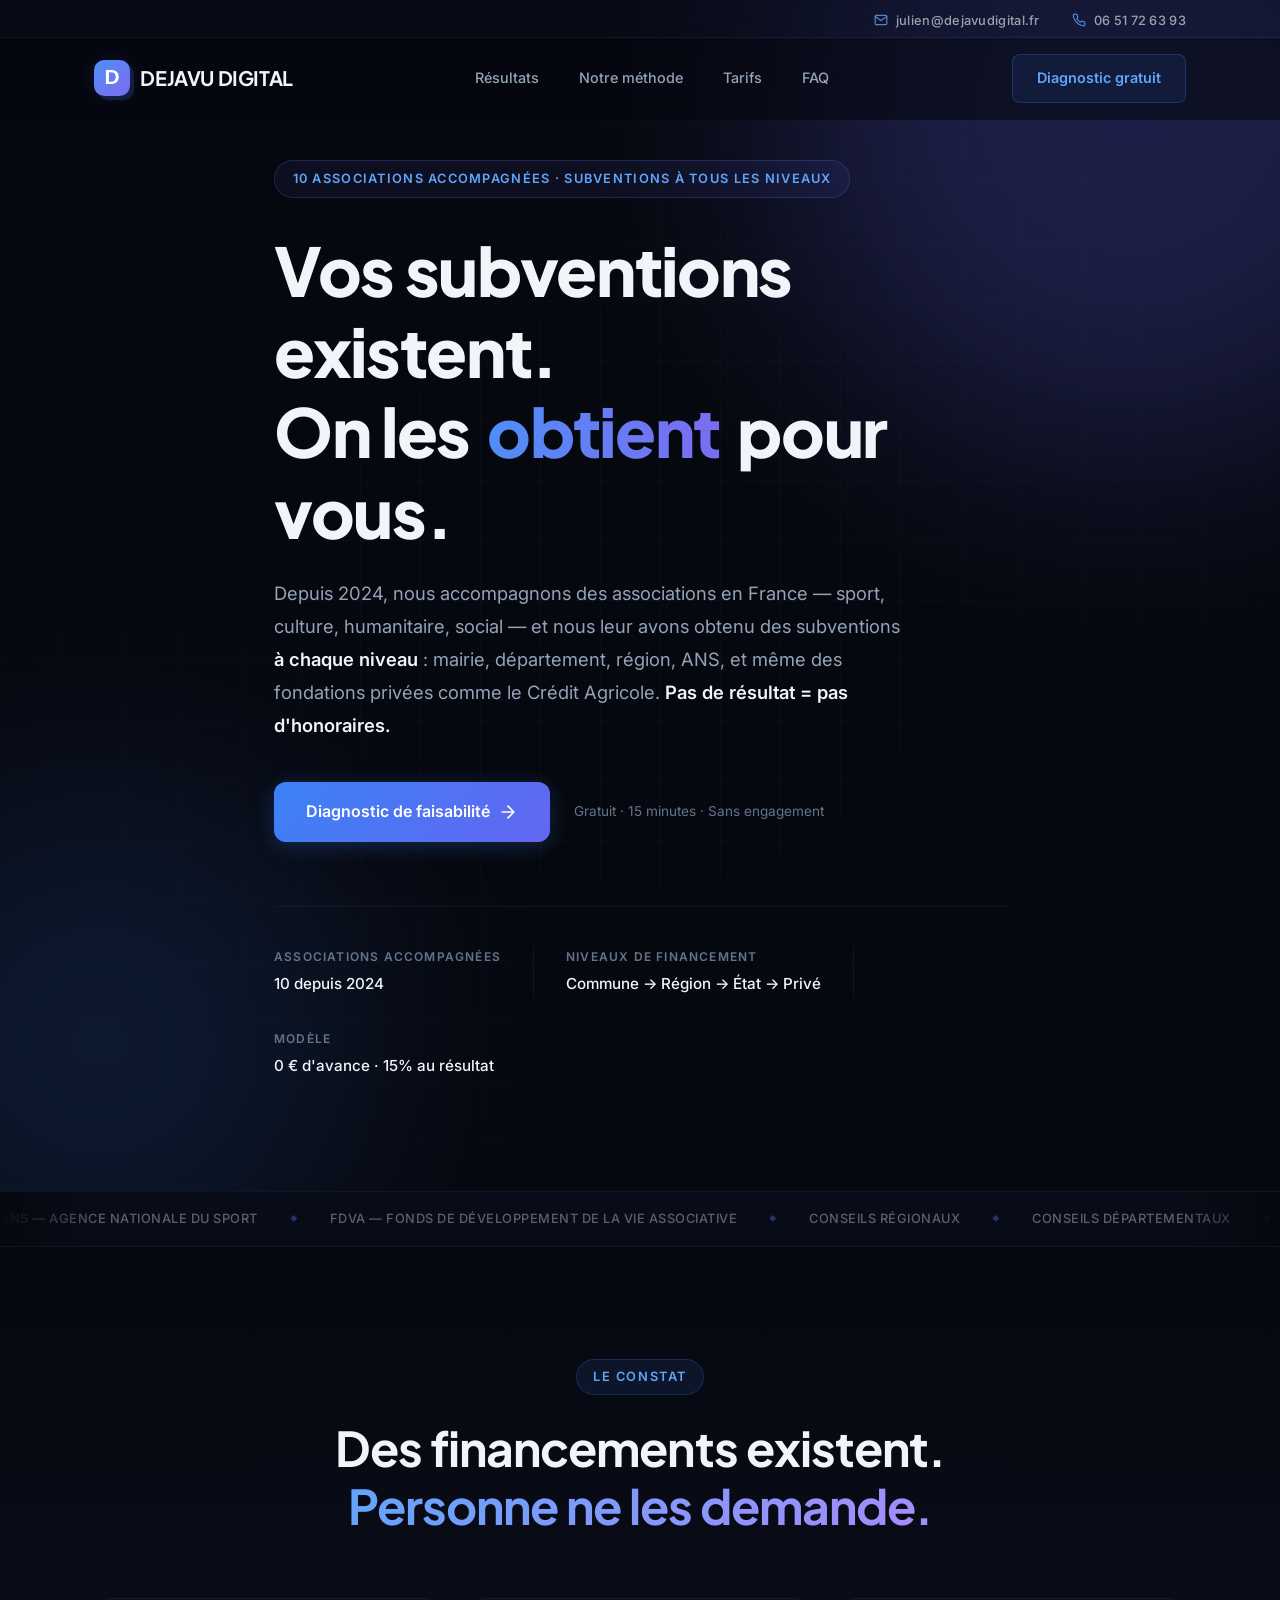
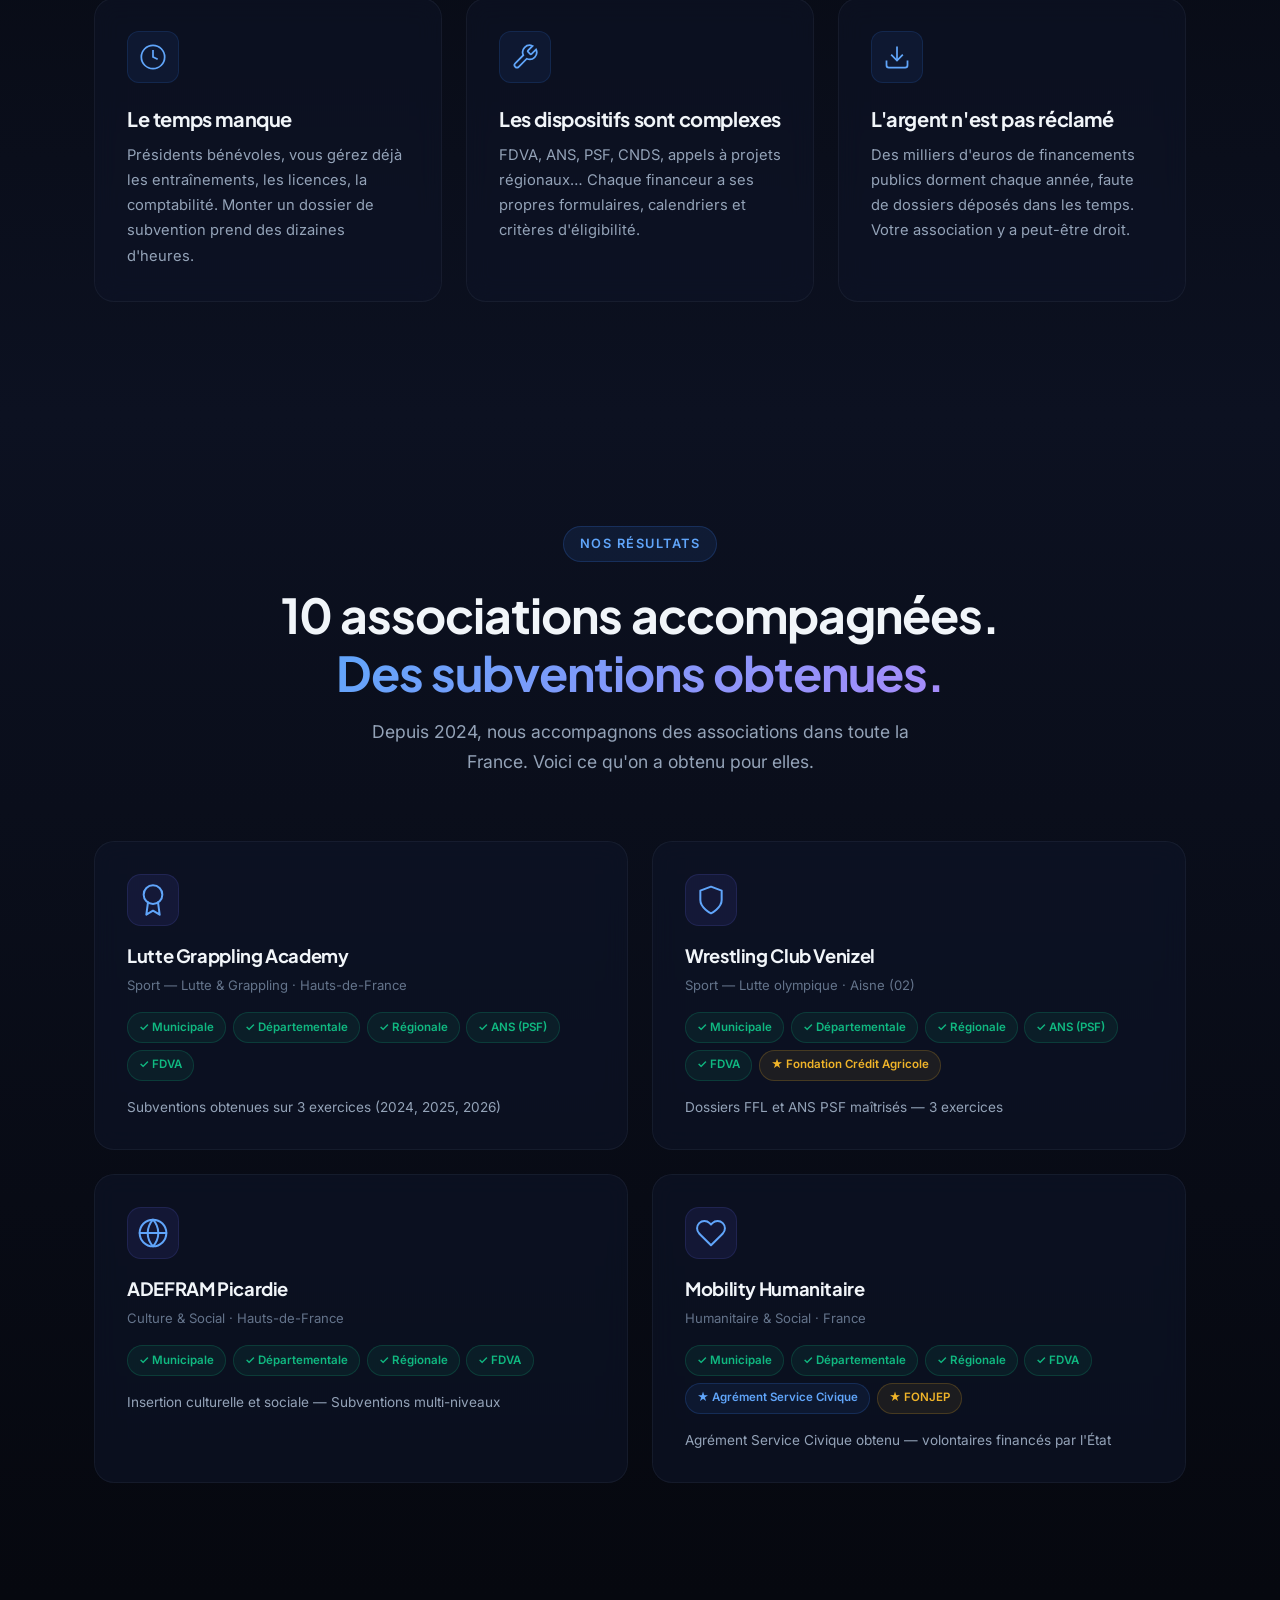
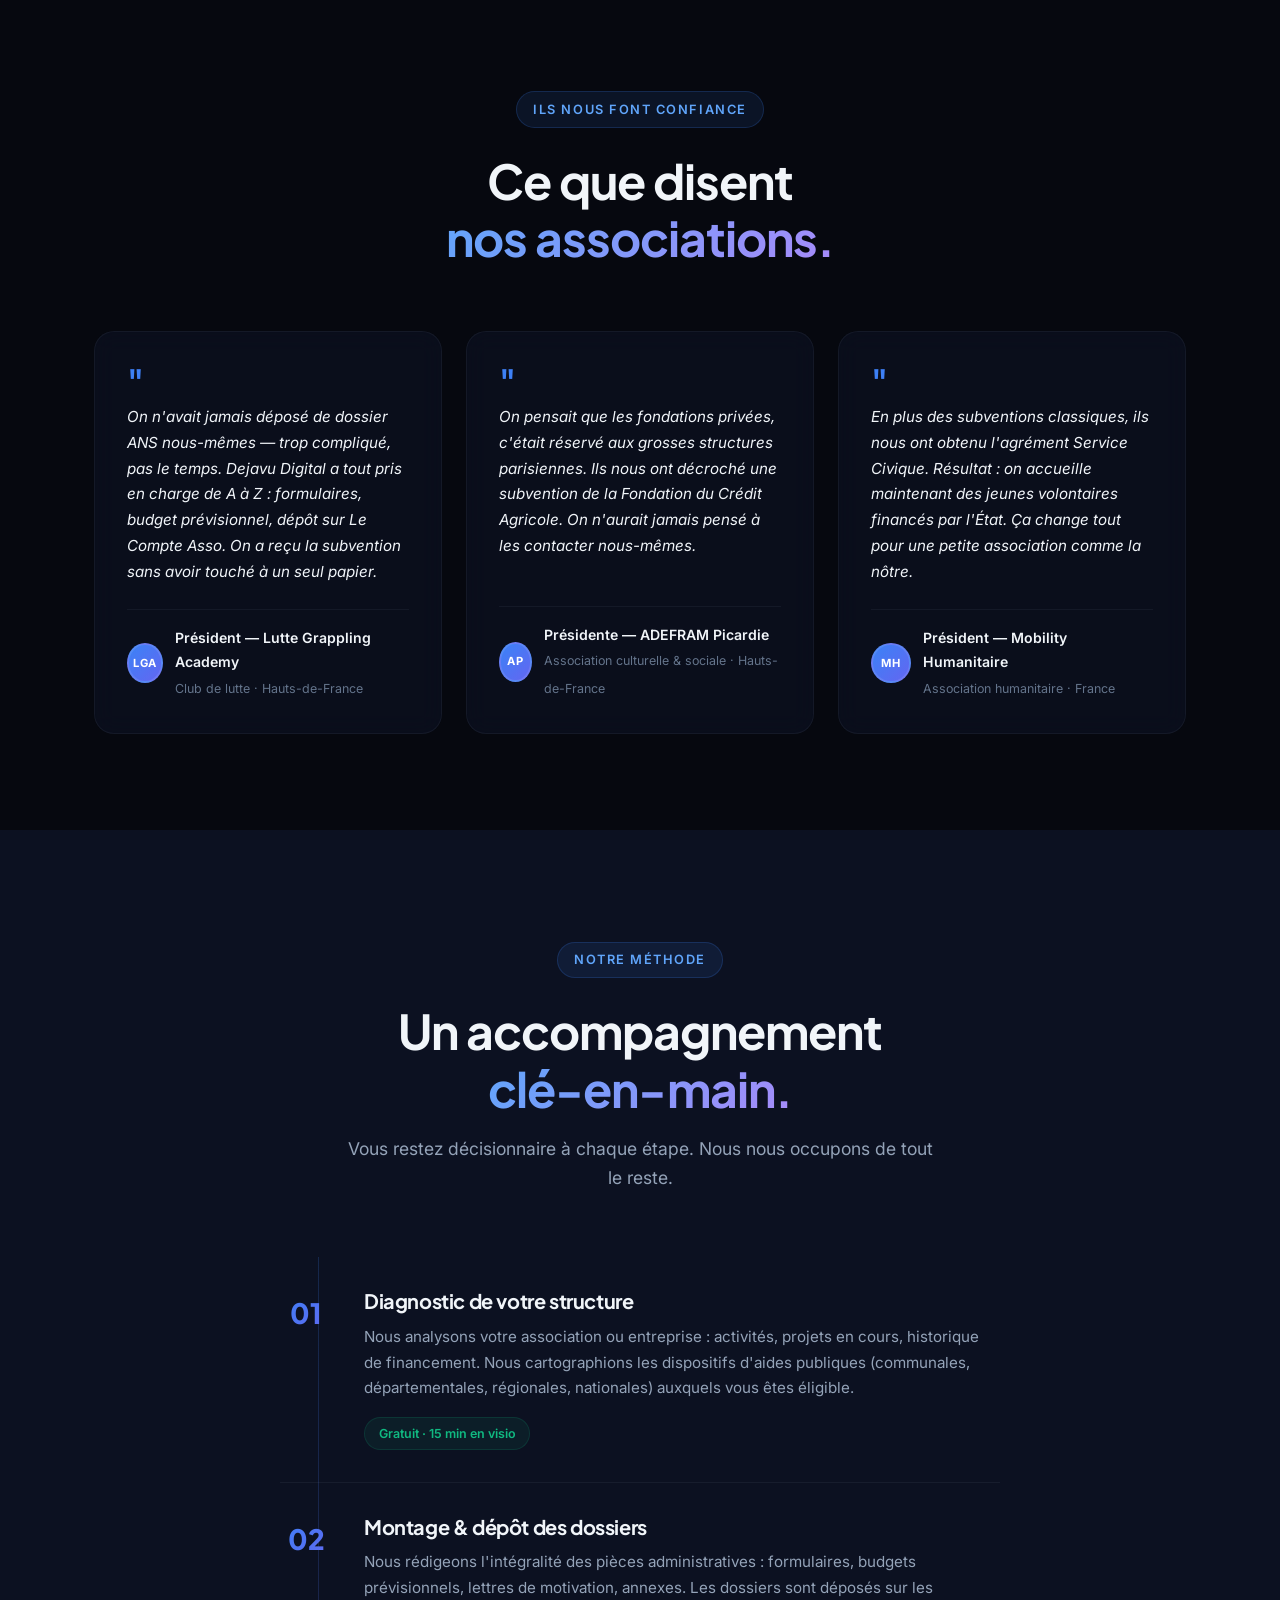
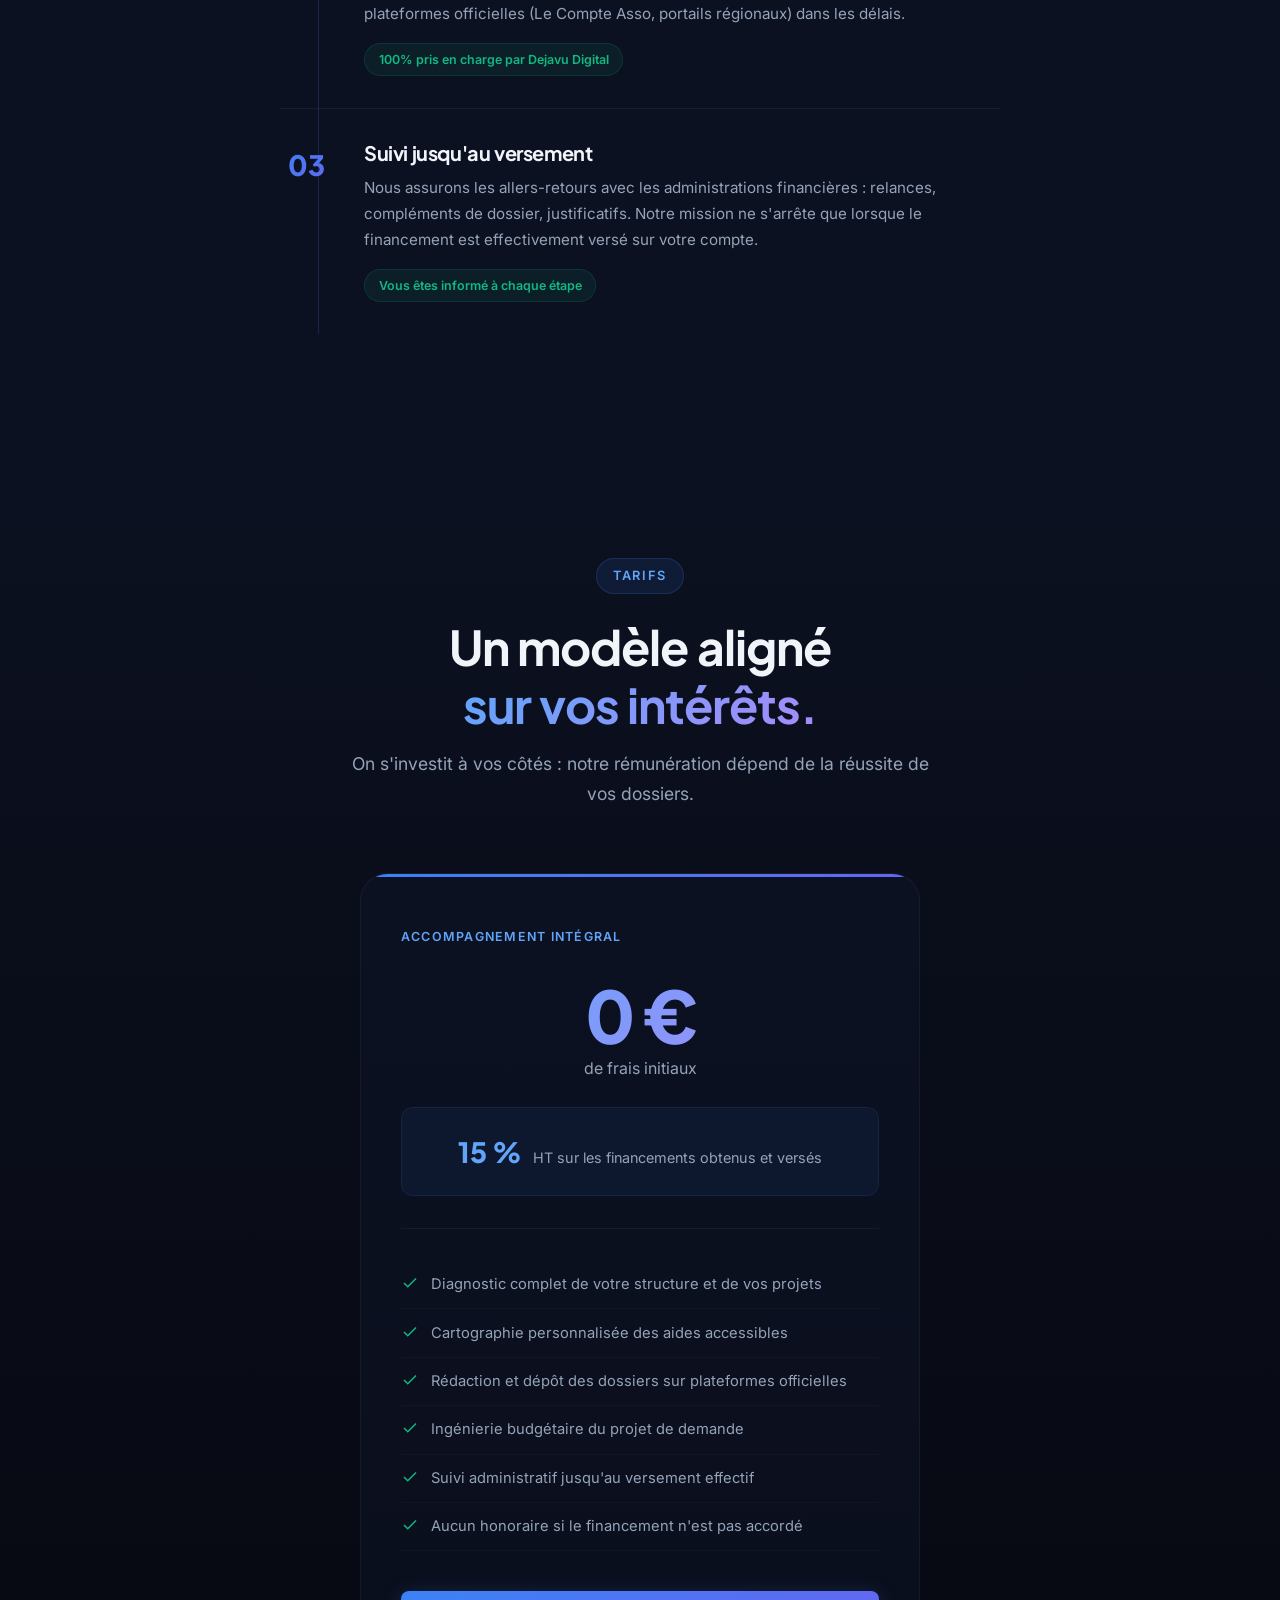
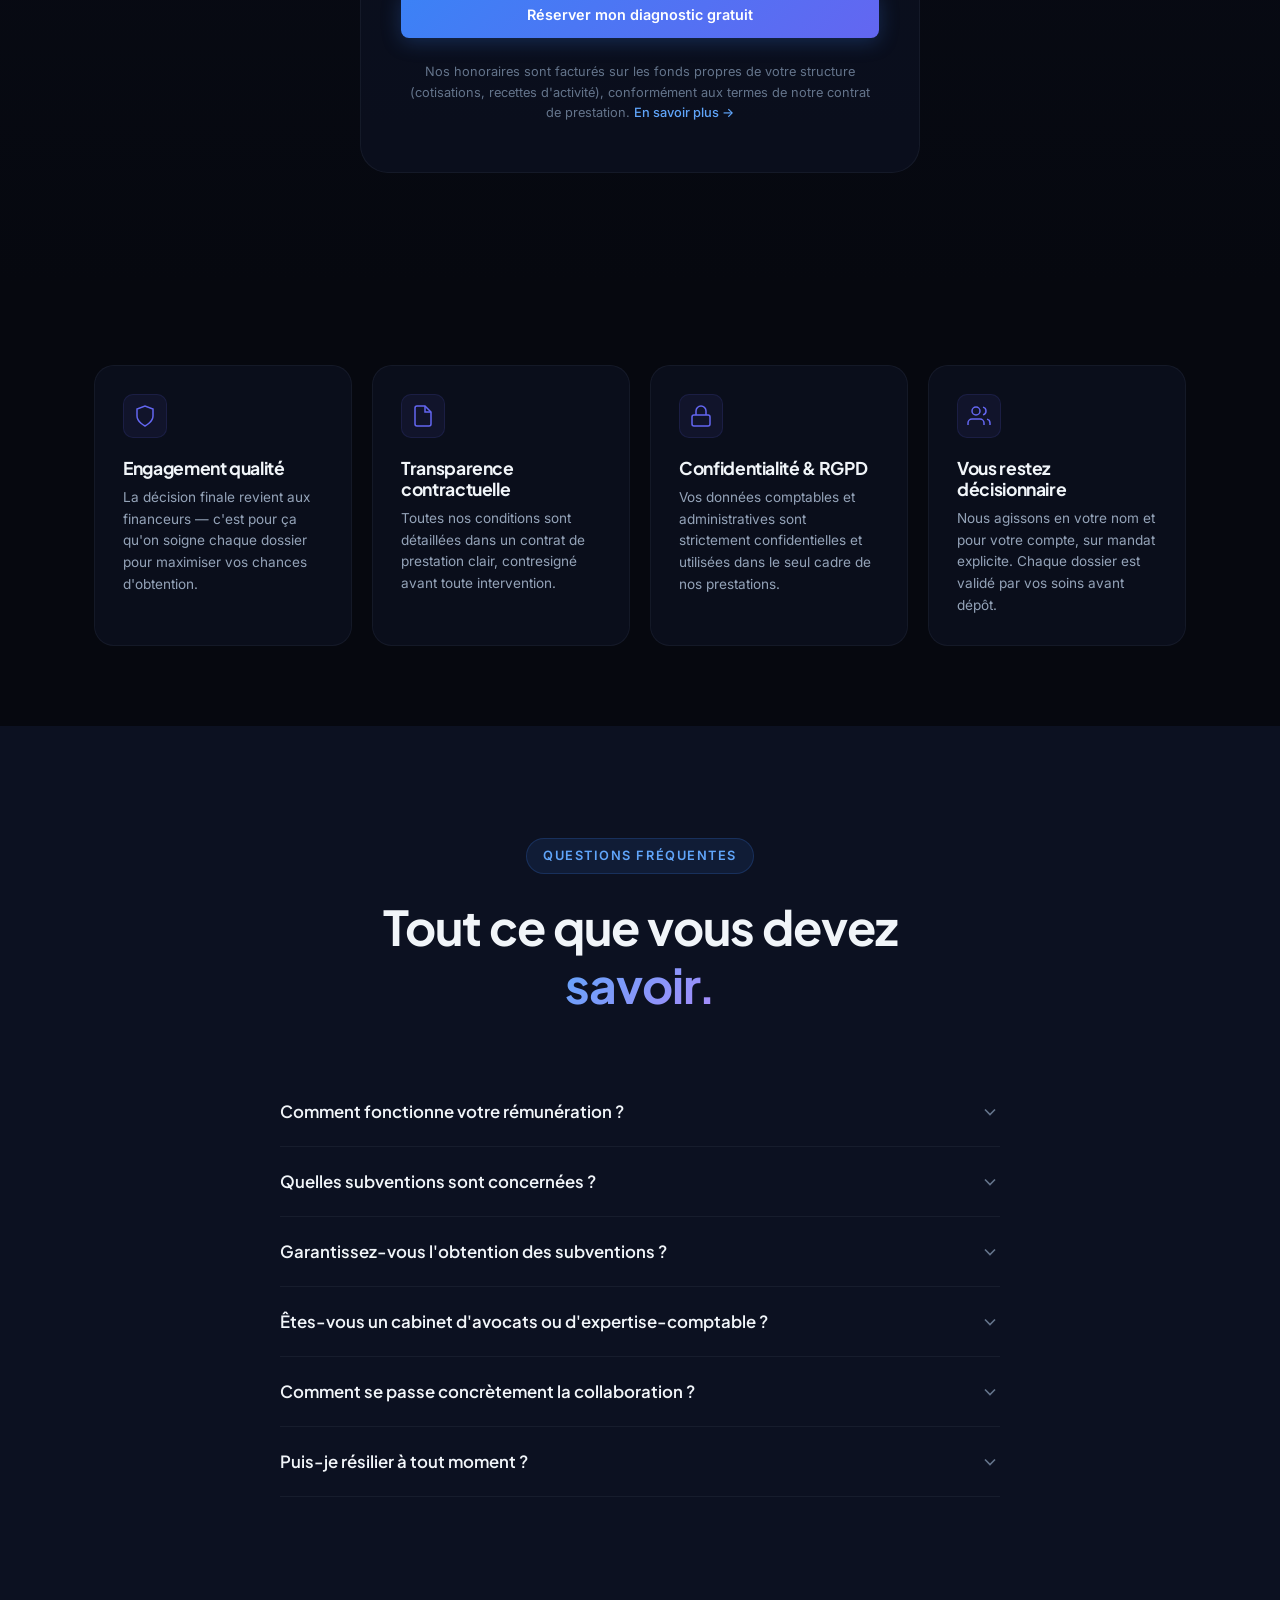
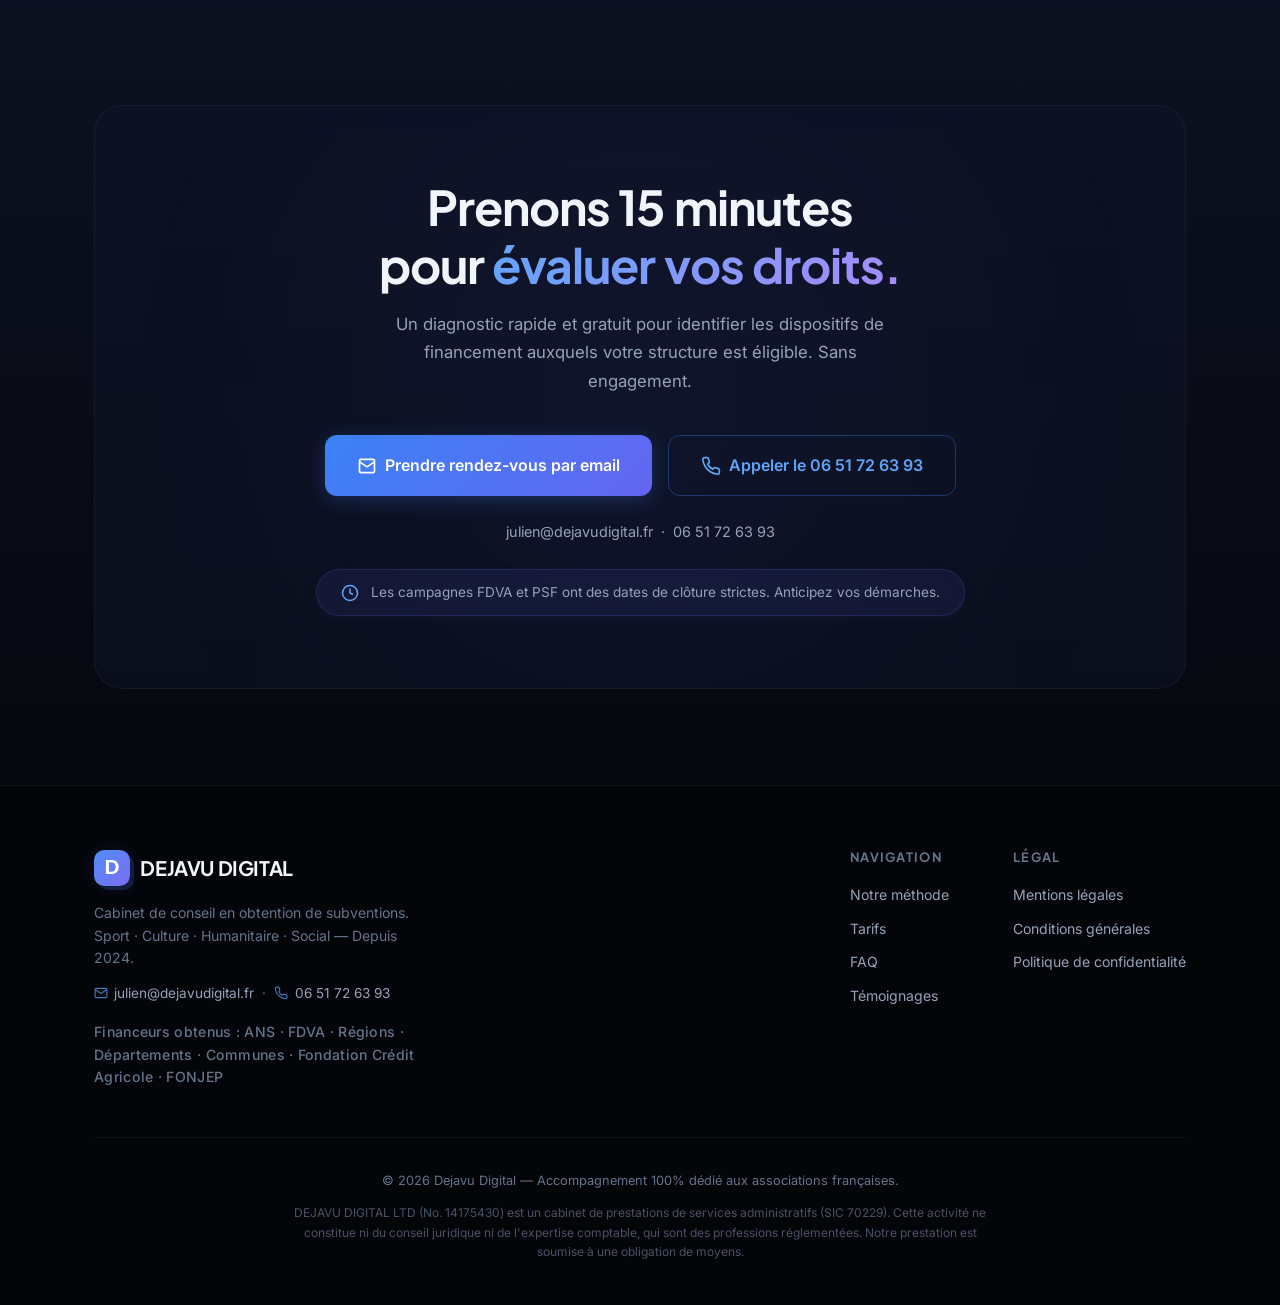
==== index.html @ a124e540 "copy: remove anxiety language (risque, obligation de moyens) from marketing sections" ====
<!DOCTYPE html>
<html lang="fr">

<head>
    <meta charset="UTF-8">
    <meta name="viewport" content="width=device-width, initial-scale=1.0">
    <meta http-equiv="Cache-Control" content="no-cache, no-store, must-revalidate">
    <meta http-equiv="Pragma" content="no-cache">
    <meta http-equiv="Expires" content="0">
    <meta name="description"
        content="Dejavu Digital — Cabinet de conseil en obtention de subventions. 10 associations accompagnées, subventions obtenues à tous les niveaux : mairie, département, région, ANS, fondations privées.">
    <title>Dejavu Digital | Cabinet de Conseil en Subventions pour Associations</title>

    <!-- Google Fonts -->
    <link rel="preconnect" href="https://fonts.googleapis.com">
    <link rel="preconnect" href="https://fonts.gstatic.com" crossorigin>
    <link
        href="https://fonts.googleapis.com/css2?family=Inter:wght@300;400;500;600;700&family=Plus+Jakarta+Sans:wght@500;600;700;800&display=swap"
        rel="stylesheet">
    <!-- Favicon -->
    <link rel="icon" type="image/svg+xml" href="data:image/svg+xml,%3Csvg xmlns='http://www.w3.org/2000/svg' viewBox='0 0 100 100'%3E%3Crect width='100' height='100' rx='22' fill='url(%23g)'/%3E%3Cdefs%3E%3ClinearGradient id='g' x1='0' y1='0' x2='1' y2='1'%3E%3Cstop offset='0%25' stop-color='%234f8ef7'/%3E%3Cstop offset='100%25' stop-color='%237c6cf0'/%3E%3C/linearGradient%3E%3C/defs%3E%3Ctext x='50' y='68' font-family='Inter,sans-serif' font-size='58' font-weight='700' fill='white' text-anchor='middle'%3ED%3C/text%3E%3C/svg%3E">

    <!-- Open Graph -->
    <meta property="og:title" content="Dejavu Digital — Subventions pour Associations">
    <meta property="og:description" content="0 € d'avance · 15% au résultat · 10 associations accompagnées. Sport, culture, humanitaire, social.">
    <meta property="og:type" content="website">
    <meta property="og:url" content="https://dejavudigital.fr">
    <meta property="og:locale" content="fr_FR">
    <meta property="og:image" content="https://dejavudigital.fr/og-image.png">
    <meta property="og:image:width" content="1200">
    <meta property="og:image:height" content="630">

    <link rel="stylesheet" href="style.css?v=20260504o">
</head>

<body>

    <!-- ═══════════════ TOP BAR ═══════════════ -->
    <div class="top-bar">
        <div class="container top-bar-content">
            <a href="mailto:julien@dejavudigital.fr" class="top-bar-link">
                <svg width="14" height="14" viewBox="0 0 24 24" fill="none" stroke="currentColor" stroke-width="2" stroke-linecap="round" stroke-linejoin="round"><path d="M4 4h16c1.1 0 2 .9 2 2v12c0 1.1-.9 2-2 2H4c-1.1 0-2-.9-2-2V6c0-1.1.9-2 2-2z"></path><polyline points="22,6 12,13 2,6"></polyline></svg>
                julien@dejavudigital.fr
            </a>
            <a href="tel:0651726393" class="top-bar-link">
                <svg width="14" height="14" viewBox="0 0 24 24" fill="none" stroke="currentColor" stroke-width="2" stroke-linecap="round" stroke-linejoin="round"><path d="M22 16.92v3a2 2 0 0 1-2.18 2 19.79 19.79 0 0 1-8.63-3.07 19.5 19.5 0 0 1-6-6 19.79 19.79 0 0 1-3.07-8.67A2 2 0 0 1 4.11 2h3a2 2 0 0 1 2 1.72 12.84 12.84 0 0 0 .7 2.81 2 2 0 0 1-.45 2.11L8.09 9.91a16 16 0 0 0 6 6l1.27-1.27a2 2 0 0 1 2.11-.45 12.84 12.84 0 0 0 2.81.7A2 2 0 0 1 22 16.92z"></path></svg>
                06 51 72 63 93
            </a>
        </div>
    </div>

    <!-- ═══════════════ NAVBAR ═══════════════ -->
    <header class="navbar" id="navbar">
        <div class="container nav-content">
            <a href="index.html" class="logo" id="logo">
                <img src="logo.svg" alt="Dejavu Digital" class="logo-img" width="36" height="36">
                <span class="logo-text">DEJAVU DIGITAL</span>
            </a>
            <nav class="desktop-nav" id="desktop-nav">
                <a href="#resultats">Résultats</a>
                <a href="#methode">Notre méthode</a>
                <a href="#tarifs">Tarifs</a>
                <a href="#faq">FAQ</a>
            </nav>
            <a href="#contact" class="btn btn-nav" id="nav-cta">Diagnostic gratuit</a>
            <button class="mobile-toggle" id="mobile-toggle" aria-label="Menu">
                <span></span><span></span><span></span>
            </button>
        </div>
        <!-- Mobile Menu -->
        <div class="mobile-menu" id="mobile-menu">
            <a href="#resultats">Résultats</a>
            <a href="#methode">Notre méthode</a>
            <a href="#tarifs">Tarifs</a>
            <a href="#faq">FAQ</a>
            <a href="#contact" class="btn btn-primary">Diagnostic gratuit</a>
        </div>
    </header>

    <!-- ═══════════════ HERO ═══════════════ -->
    <section class="hero" id="hero">
        <div class="hero-bg">
            <div class="gradient-orb orb-1"></div>
            <div class="gradient-orb orb-2"></div>
            <div class="grid-pattern"></div>
        </div>

        <div class="container hero-content">
            <div class="reveal">
                <div class="badge glow-badge">10 associations accompagnées · Subventions à tous les niveaux</div>
            </div>
            <h1 class="reveal delay-1">
                Vos subventions existent.<br>
                On les 
                <span id="rotating-word" class="animated-gradient-text" style="display: inline-block; position: relative; font-weight: 800; padding: 0 0.1em;">obtient</span>
                pour vous.
            </h1>
            <p class="hero-sub reveal delay-2">
                Depuis 2024, nous accompagnons des associations en France — sport, culture, humanitaire, social — et nous leur avons obtenu des subventions <strong>à chaque niveau</strong> : mairie, département, région, ANS, et même des fondations privées comme le Crédit Agricole. <strong>Pas de résultat = pas d'honoraires.</strong>
            </p>
            <div class="hero-actions reveal delay-3">
                <a href="mailto:julien@dejavudigital.fr?subject=Diagnostic%20de%20faisabilit%C3%A9%20%E2%80%94%20Mon%20association" class="btn btn-primary btn-lg" id="hero-cta">
                    Diagnostic de faisabilité
                    <svg width="20" height="20" viewBox="0 0 24 24" fill="none" stroke="currentColor" stroke-width="2"
                        stroke-linecap="round" stroke-linejoin="round">
                        <path d="M5 12h14M12 5l7 7-7 7" />
                    </svg>
                </a>
                <span class="hero-hint">Gratuit · 15 minutes · Sans engagement</span>
            </div>

            <div class="hero-stats reveal delay-4">
                <div class="stat-item">
                    <span class="stat-label">Associations accompagnées</span>
                    <span class="stat-value">10 depuis 2024</span>
                </div>
                <div class="stat-divider"></div>
                <div class="stat-item">
                    <span class="stat-label">Niveaux de financement</span>
                    <span class="stat-value">Commune → Région → État → Privé</span>
                </div>
                <div class="stat-divider"></div>
                <div class="stat-item">
                    <span class="stat-label">Modèle</span>
                    <span class="stat-value">0 € d'avance · 15% au résultat</span>
                </div>
            </div>
        </div>
    </section>

    <!-- ═══════════════ TRUST MARQUEE ═══════════════ -->
    <div class="trust-marquee" aria-hidden="true">
        <div class="trust-track">
            <span class="trust-item">ANS — Agence Nationale du Sport</span>
            <span class="trust-dot">◆</span>
            <span class="trust-item">FDVA — Fonds de Développement de la Vie Associative</span>
            <span class="trust-dot">◆</span>
            <span class="trust-item">Conseils Régionaux</span>
            <span class="trust-dot">◆</span>
            <span class="trust-item">Conseils Départementaux</span>
            <span class="trust-dot">◆</span>
            <span class="trust-item">Fondation Crédit Agricole</span>
            <span class="trust-dot">◆</span>
            <span class="trust-item">PSF — Plan Sportif Fédéral</span>
            <span class="trust-dot">◆</span>
            <span class="trust-item">Communes & Intercommunalités</span>
            <span class="trust-dot">◆</span>
            <!-- Duplicate for seamless loop -->
            <span class="trust-item">ANS — Agence Nationale du Sport</span>
            <span class="trust-dot">◆</span>
            <span class="trust-item">FDVA — Fonds de Développement de la Vie Associative</span>
            <span class="trust-dot">◆</span>
            <span class="trust-item">Conseils Régionaux</span>
            <span class="trust-dot">◆</span>
            <span class="trust-item">Conseils Départementaux</span>
            <span class="trust-dot">◆</span>
            <span class="trust-item">Fondation Crédit Agricole</span>
            <span class="trust-dot">◆</span>
            <span class="trust-item">PSF — Plan Sportif Fédéral</span>
            <span class="trust-dot">◆</span>
            <span class="trust-item">Communes & Intercommunalités</span>
            <span class="trust-dot">◆</span>
        </div>
    </div>

    <!-- ═══════════════ CONSTAT ═══════════════ -->
    <section class="constat" id="constat">
        <div class="container">
            <div class="section-header reveal">
                <span class="section-tag">Le constat</span>
                <h2>Des financements existent.<br><span class="gradient-text">Personne ne les demande.</span></h2>
            </div>

            <div class="pain-grid">
                <div class="pain-card reveal delay-1" id="pain-1">
                    <div class="pain-icon">
                        <svg width="28" height="28" viewBox="0 0 24 24" fill="none" stroke="currentColor"
                            stroke-width="1.5">
                            <circle cx="12" cy="12" r="10" />
                            <path d="M12 6v6l4 2" />
                        </svg>
                    </div>
                    <h3>Le temps manque</h3>
                    <p>Présidents bénévoles, vous gérez déjà les entraînements, les licences, la comptabilité. Monter un
                        dossier de subvention prend des dizaines d'heures.</p>
                </div>
                <div class="pain-card reveal delay-2" id="pain-2">
                    <div class="pain-icon">
                        <svg width="28" height="28" viewBox="0 0 24 24" fill="none" stroke="currentColor"
                            stroke-width="1.5">
                            <path
                                d="M14.7 6.3a1 1 0 0 0 0 1.4l1.6 1.6a1 1 0 0 0 1.4 0l3.77-3.77a6 6 0 0 1-7.94 7.94l-6.91 6.91a2.12 2.12 0 0 1-3-3l6.91-6.91a6 6 0 0 1 7.94-7.94l-3.76 3.76z" />
                        </svg>
                    </div>
                    <h3>Les dispositifs sont complexes</h3>
                    <p>FDVA, ANS, PSF, CNDS, appels à projets régionaux… Chaque financeur a ses propres formulaires,
                        calendriers et critères d'éligibilité.</p>
                </div>
                <div class="pain-card reveal delay-3" id="pain-3">
                    <div class="pain-icon">
                        <svg width="28" height="28" viewBox="0 0 24 24" fill="none" stroke="currentColor"
                            stroke-width="1.5">
                            <path d="M21 15v4a2 2 0 0 1-2 2H5a2 2 0 0 1-2-2v-4" />
                            <polyline points="7 10 12 15 17 10" />
                            <line x1="12" y1="15" x2="12" y2="3" />
                        </svg>
                    </div>
                    <h3>L'argent n'est pas réclamé</h3>
                    <p>Des milliers d'euros de financements publics dorment chaque année, faute de dossiers déposés dans
                        les temps. Votre association y a peut-être droit.</p>
                </div>
            </div>
        </div>
    </section>

    <!-- ═══════════════ TRACK RECORD ═══════════════ -->
    <section class="track-record" id="resultats">
        <div class="container">
            <div class="section-header reveal">
                <span class="section-tag">Nos résultats</span>
                <h2>10 associations accompagnées.<br><span class="gradient-text">Des subventions obtenues.</span></h2>
                <p class="section-sub">Depuis 2024, nous accompagnons des associations dans toute la France. Voici ce qu'on a obtenu pour elles.</p>
            </div>

            <div class="results-grid">
                <div class="result-card reveal delay-1" id="result-1">
                    <div class="result-icon"><svg width="32" height="32" viewBox="0 0 24 24" fill="none" stroke="currentColor" stroke-width="1.5" stroke-linecap="round" stroke-linejoin="round"><circle cx="12" cy="8" r="7"/><polyline points="8.21 13.89 7 23 12 20 17 23 15.79 13.88"/></svg></div>
                    <h3>Lutte Grappling Academy</h3>
                    <p class="result-sector">Sport — Lutte & Grappling · Hauts-de-France</p>
                    <div class="result-tags">
                        <span class="tag tag-green">✓ Municipale</span>
                        <span class="tag tag-green">✓ Départementale</span>
                        <span class="tag tag-green">✓ Régionale</span>
                        <span class="tag tag-green">✓ ANS (PSF)</span>
                        <span class="tag tag-green">✓ FDVA</span>
                    </div>
                    <p class="result-detail">Subventions obtenues sur 3 exercices (2024, 2025, 2026)</p>
                </div>

                <div class="result-card reveal delay-2" id="result-2">
                    <div class="result-icon"><svg width="32" height="32" viewBox="0 0 24 24" fill="none" stroke="currentColor" stroke-width="1.5" stroke-linecap="round" stroke-linejoin="round"><path d="M12 22s8-4 8-10V5l-8-3-8 3v7c0 6 8 10 8 10z"/></svg></div>
                    <h3>Wrestling Club Venizel</h3>
                    <p class="result-sector">Sport — Lutte olympique · Aisne (02)</p>
                    <div class="result-tags">
                        <span class="tag tag-green">✓ Municipale</span>
                        <span class="tag tag-green">✓ Départementale</span>
                        <span class="tag tag-green">✓ Régionale</span>
                        <span class="tag tag-green">✓ ANS (PSF)</span>
                        <span class="tag tag-green">✓ FDVA</span>
                        <span class="tag tag-gold">★ Fondation Crédit Agricole</span>
                    </div>
                    <p class="result-detail">Dossiers FFL et ANS PSF maîtrisés — 3 exercices</p>
                </div>

                <div class="result-card reveal delay-3" id="result-3">
                    <div class="result-icon"><svg width="32" height="32" viewBox="0 0 24 24" fill="none" stroke="currentColor" stroke-width="1.5" stroke-linecap="round" stroke-linejoin="round"><circle cx="12" cy="12" r="10"/><line x1="2" y1="12" x2="22" y2="12"/><path d="M12 2a15.3 15.3 0 0 1 4 10 15.3 15.3 0 0 1-4 10 15.3 15.3 0 0 1-4-10 15.3 15.3 0 0 1 4-10z"/></svg></div>
                    <h3>ADEFRAM Picardie</h3>
                    <p class="result-sector">Culture & Social · Hauts-de-France</p>
                    <div class="result-tags">
                        <span class="tag tag-green">✓ Municipale</span>
                        <span class="tag tag-green">✓ Départementale</span>
                        <span class="tag tag-green">✓ Régionale</span>
                        <span class="tag tag-green">✓ FDVA</span>
                    </div>
                    <p class="result-detail">Insertion culturelle et sociale — Subventions multi-niveaux</p>
                </div>

                <div class="result-card reveal delay-4" id="result-4">
                    <div class="result-icon"><svg width="32" height="32" viewBox="0 0 24 24" fill="none" stroke="currentColor" stroke-width="1.5" stroke-linecap="round" stroke-linejoin="round"><path d="M20.84 4.61a5.5 5.5 0 0 0-7.78 0L12 5.67l-1.06-1.06a5.5 5.5 0 0 0-7.78 7.78l1.06 1.06L12 21.23l7.78-7.78 1.06-1.06a5.5 5.5 0 0 0 0-7.78z"/></svg></div>
                    <h3>Mobility Humanitaire</h3>
                    <p class="result-sector">Humanitaire & Social · France</p>
                    <div class="result-tags">
                        <span class="tag tag-green">✓ Municipale</span>
                        <span class="tag tag-green">✓ Départementale</span>
                        <span class="tag tag-green">✓ Régionale</span>
                        <span class="tag tag-green">✓ FDVA</span>
                        <span class="tag tag-blue">★ Agrément Service Civique</span>
                        <span class="tag tag-gold">★ FONJEP</span>
                    </div>
                    <p class="result-detail">Agrément Service Civique obtenu — volontaires financés par l'État</p>
                </div>
            </div>
        </div>
    </section>

    <!-- ═══════════════ TÉMOIGNAGES ═══════════════ -->
    <section class="testimonials" id="temoignages">
        <div class="container">
            <div class="section-header reveal">
                <span class="section-tag">Ils nous font confiance</span>
                <h2>Ce que disent<br><span class="gradient-text">nos associations.</span></h2>
            </div>

            <div class="testimonials-grid">
                <div class="testimonial-card reveal delay-1" id="testimonial-1">
                    <div class="testimonial-quote">"</div>
                    <p>On n'avait jamais déposé de dossier ANS nous-mêmes — trop compliqué, pas le temps. Dejavu Digital a tout pris en charge de A à Z : formulaires, budget prévisionnel, dépôt sur Le Compte Asso. On a reçu la subvention sans avoir touché à un seul papier.</p>
                    <div class="testimonial-author">
                        <div class="testimonial-avatar initials-avatar">LGA</div>
                        <div>
                            <strong>Président — Lutte Grappling Academy</strong>
                            <span>Club de lutte · Hauts-de-France</span>
                        </div>
                    </div>
                </div>

                <div class="testimonial-card reveal delay-2" id="testimonial-2">
                    <div class="testimonial-quote">"</div>
                    <p>On pensait que les fondations privées, c'était réservé aux grosses structures parisiennes. Ils nous ont décroché une subvention de la Fondation du Crédit Agricole. On n'aurait jamais pensé à les contacter nous-mêmes.</p>
                    <div class="testimonial-author">
                        <div class="testimonial-avatar initials-avatar">AP</div>
                        <div>
                            <strong>Présidente — ADEFRAM Picardie</strong>
                            <span>Association culturelle & sociale · Hauts-de-France</span>
                        </div>
                    </div>
                </div>

                <div class="testimonial-card reveal delay-3" id="testimonial-3">
                    <div class="testimonial-quote">"</div>
                    <p>En plus des subventions classiques, ils nous ont obtenu l'agrément Service Civique. Résultat : on accueille maintenant des jeunes volontaires financés par l'État. Ça change tout pour une petite association comme la nôtre.</p>
                    <div class="testimonial-author">
                        <div class="testimonial-avatar initials-avatar">MH</div>
                        <div>
                            <strong>Président — Mobility Humanitaire</strong>
                            <span>Association humanitaire · France</span>
                        </div>
                    </div>
                </div>
            </div>
        </div>
    </section>

    <!-- ═══════════════ MÉTHODE ═══════════════ -->
    <section class="methode" id="methode">
        <div class="container">
            <div class="section-header reveal">
                <span class="section-tag">Notre méthode</span>
                <h2>Un accompagnement<br><span class="gradient-text">clé-en-main.</span></h2>
                <p class="section-sub">Vous restez décisionnaire à chaque étape. Nous nous occupons de tout le reste.
                </p>
            </div>

            <div class="steps-timeline">
                <div class="step-card reveal delay-1" id="step-1">
                    <div class="step-number">01</div>
                    <div class="step-content">
                        <h3>Diagnostic de votre structure</h3>
                        <p>Nous analysons votre association ou entreprise : activités, projets en cours, historique de
                            financement. Nous cartographions les dispositifs d'aides publiques (communales,
                            départementales, régionales, nationales) auxquels vous êtes éligible.</p>
                        <div class="step-tag">Gratuit · 15 min en visio</div>
                    </div>
                </div>

                <div class="step-card reveal delay-2" id="step-2">
                    <div class="step-number">02</div>
                    <div class="step-content">
                        <h3>Montage & dépôt des dossiers</h3>
                        <p>Nous rédigeons l'intégralité des pièces administratives : formulaires, budgets prévisionnels,
                            lettres de motivation, annexes. Les dossiers sont déposés sur les plateformes officielles
                            (Le Compte Asso, portails régionaux) dans les délais.</p>
                        <div class="step-tag">100% pris en charge par Dejavu Digital</div>
                    </div>
                </div>

                <div class="step-card reveal delay-3" id="step-3">
                    <div class="step-number">03</div>
                    <div class="step-content">
                        <h3>Suivi jusqu'au versement</h3>
                        <p>Nous assurons les allers-retours avec les administrations financières : relances, compléments
                            de dossier, justificatifs. Notre mission ne s'arrête que lorsque le financement est
                            effectivement versé sur votre compte.</p>
                        <div class="step-tag">Vous êtes informé à chaque étape</div>
                    </div>
                </div>
            </div>
        </div>
    </section>

    <!-- ═══════════════ TARIFS ═══════════════ -->
    <section class="tarifs" id="tarifs">
        <div class="container">
            <div class="section-header reveal">
                <span class="section-tag">Tarifs</span>
                <h2>Un modèle aligné<br><span class="gradient-text">sur vos intérêts.</span></h2>
                <p class="section-sub">On s'investit à vos côtés : notre rémunération dépend de la réussite de
                    vos dossiers.</p>
            </div>

            <div class="pricing-wrapper reveal">
                <div class="pricing-card" id="pricing-card">
                    <div class="pricing-badge">Accompagnement intégral</div>

                    <div class="pricing-hero-block">
                        <div class="price-zero">0 €</div>
                        <div class="price-label">de frais initiaux</div>
                    </div>

                    <div class="price-success">
                        <span class="success-rate">15 %</span>
                        <span class="success-label">HT sur les financements obtenus et versés</span>
                    </div>

                    <div class="pricing-divider"></div>

                    <ul class="pricing-list">
                        <li>
                            <svg width="18" height="18" viewBox="0 0 24 24" fill="none" stroke="currentColor"
                                stroke-width="2">
                                <polyline points="20 6 9 17 4 12" />
                            </svg>
                            Diagnostic complet de votre structure et de vos projets
                        </li>
                        <li>
                            <svg width="18" height="18" viewBox="0 0 24 24" fill="none" stroke="currentColor"
                                stroke-width="2">
                                <polyline points="20 6 9 17 4 12" />
                            </svg>
                            Cartographie personnalisée des aides accessibles
                        </li>
                        <li>
                            <svg width="18" height="18" viewBox="0 0 24 24" fill="none" stroke="currentColor"
                                stroke-width="2">
                                <polyline points="20 6 9 17 4 12" />
                            </svg>
                            Rédaction et dépôt des dossiers sur plateformes officielles
                        </li>
                        <li>
                            <svg width="18" height="18" viewBox="0 0 24 24" fill="none" stroke="currentColor"
                                stroke-width="2">
                                <polyline points="20 6 9 17 4 12" />
                            </svg>
                            Ingénierie budgétaire du projet de demande
                        </li>
                        <li>
                            <svg width="18" height="18" viewBox="0 0 24 24" fill="none" stroke="currentColor"
                                stroke-width="2">
                                <polyline points="20 6 9 17 4 12" />
                            </svg>
                            Suivi administratif jusqu'au versement effectif
                        </li>
                        <li>
                            <svg width="18" height="18" viewBox="0 0 24 24" fill="none" stroke="currentColor"
                                stroke-width="2">
                                <polyline points="20 6 9 17 4 12" />
                            </svg>
                            Aucun honoraire si le financement n'est pas accordé
                        </li>
                    </ul>

                    <a href="mailto:julien@dejavudigital.fr?subject=Diagnostic%20de%20faisabilit%C3%A9%20%E2%80%94%20Mon%20association" class="btn btn-primary btn-full" id="pricing-cta">Réserver mon diagnostic
                        gratuit</a>

                    <p class="pricing-note">
                        Nos honoraires sont facturés sur les fonds propres de votre structure (cotisations, recettes
                        d'activité),
                        conformément aux termes de notre contrat de prestation.
                        <a href="#faq">En savoir plus →</a>
                    </p>
                </div>
            </div>
        </div>
    </section>

    <!-- ═══════════════ ENGAGEMENTS ═══════════════ -->
    <section class="engagements" id="engagements">
        <div class="container">
            <div class="engagement-grid">
                <div class="engagement-card reveal delay-1" id="engage-1">
                    <div class="engage-icon">
                        <svg width="24" height="24" viewBox="0 0 24 24" fill="none" stroke="currentColor"
                            stroke-width="1.5">
                            <path d="M12 22s8-4 8-10V5l-8-3-8 3v7c0 6 8 10 8 10z" />
                        </svg>
                    </div>
                    <h4>Engagement qualité</h4>
                    <p>La décision finale revient aux financeurs — c'est pour ça qu'on soigne chaque dossier
                        pour maximiser vos chances d'obtention.</p>
                </div>
                <div class="engagement-card reveal delay-2" id="engage-2">
                    <div class="engage-icon">
                        <svg width="24" height="24" viewBox="0 0 24 24" fill="none" stroke="currentColor"
                            stroke-width="1.5">
                            <path d="M14 2H6a2 2 0 0 0-2 2v16a2 2 0 0 0 2 2h12a2 2 0 0 0 2-2V8z" />
                            <polyline points="14 2 14 8 20 8" />
                        </svg>
                    </div>
                    <h4>Transparence contractuelle</h4>
                    <p>Toutes nos conditions sont détaillées dans un contrat de prestation clair, contresigné avant
                        toute intervention.</p>
                </div>
                <div class="engagement-card reveal delay-3" id="engage-3">
                    <div class="engage-icon">
                        <svg width="24" height="24" viewBox="0 0 24 24" fill="none" stroke="currentColor"
                            stroke-width="1.5">
                            <rect x="3" y="11" width="18" height="11" rx="2" ry="2" />
                            <path d="M7 11V7a5 5 0 0 1 10 0v4" />
                        </svg>
                    </div>
                    <h4>Confidentialité & RGPD</h4>
                    <p>Vos données comptables et administratives sont strictement confidentielles et utilisées dans le
                        seul cadre de nos prestations.</p>
                </div>
                <div class="engagement-card reveal delay-4" id="engage-4">
                    <div class="engage-icon">
                        <svg width="24" height="24" viewBox="0 0 24 24" fill="none" stroke="currentColor"
                            stroke-width="1.5">
                            <path d="M17 21v-2a4 4 0 0 0-4-4H5a4 4 0 0 0-4 4v2" />
                            <circle cx="9" cy="7" r="4" />
                            <path d="M23 21v-2a4 4 0 0 0-3-3.87" />
                            <path d="M16 3.13a4 4 0 0 1 0 7.75" />
                        </svg>
                    </div>
                    <h4>Vous restez décisionnaire</h4>
                    <p>Nous agissons en votre nom et pour votre compte, sur mandat explicite. Chaque dossier est validé
                        par vos soins avant dépôt.</p>
                </div>
            </div>
        </div>
    </section>

    <!-- ═══════════════ FAQ ═══════════════ -->
    <section class="faq" id="faq">
        <div class="container">
            <div class="section-header reveal">
                <span class="section-tag">Questions fréquentes</span>
                <h2>Tout ce que vous devez<br><span class="gradient-text">savoir.</span></h2>
            </div>

            <div class="faq-list">
                <div class="faq-item reveal" id="faq-1">
                    <button class="faq-question" aria-expanded="false">
                        <span>Comment fonctionne votre rémunération ?</span>
                        <svg class="faq-chevron" width="20" height="20" viewBox="0 0 24 24" fill="none"
                            stroke="currentColor" stroke-width="2">
                            <polyline points="6 9 12 15 18 9" />
                        </svg>
                    </button>
                    <div class="faq-answer">
                        <p>Nous fonctionnons sur un modèle d'honoraires au résultat. Aucun frais n'est demandé à
                            l'avance. Nos honoraires (15 % HT du montant obtenu) ne sont facturés que si le financement
                            est effectivement accordé et versé sur votre compte bancaire. Ils sont réglés sur les fonds
                            propres de votre structure (cotisations, recettes d'activité, mécénat), conformément aux
                            termes du contrat de prestation.</p>
                    </div>
                </div>

                <div class="faq-item reveal" id="faq-2">
                    <button class="faq-question" aria-expanded="false">
                        <span>Quelles subventions sont concernées ?</span>
                        <svg class="faq-chevron" width="20" height="20" viewBox="0 0 24 24" fill="none"
                            stroke="currentColor" stroke-width="2">
                            <polyline points="6 9 12 15 18 9" />
                        </svg>
                    </button>
                    <div class="faq-answer">
                        <p>Notre accompagnement porte sur les financements publics : subventions communales,
                            départementales, régionales, nationales (ANS, FDVA), appels à projets fédéraux, et
                            dispositifs spécifiques (PSF, emploi sportif, équipement). Seuls les <strong>nouveaux
                                financements obtenus grâce à notre intervention</strong> sont concernés. Les aides que
                            vous perceviez déjà sont exclues, via un état des lieux contradictoire réalisé à la
                            signature du contrat.</p>
                    </div>
                </div>

                <div class="faq-item reveal" id="faq-3">
                    <button class="faq-question" aria-expanded="false">
                        <span>Garantissez-vous l'obtention des subventions ?</span>
                        <svg class="faq-chevron" width="20" height="20" viewBox="0 0 24 24" fill="none"
                            stroke="currentColor" stroke-width="2">
                            <polyline points="6 9 12 15 18 9" />
                        </svg>
                    </button>
                    <div class="faq-answer">
                        <p>Non. L'attribution d'une subvention relève d'une décision souveraine de l'administration.
                            Notre prestation est soumise à une <strong>obligation de moyens</strong> : nous nous
                            engageons à monter des dossiers complets, professionnels et déposés dans les délais, afin de
                            maximiser vos chances. C'est d'ailleurs pour cela que notre rémunération est indexée sur le
                            résultat — nous avons tout intérêt à la qualité de notre travail.</p>
                    </div>
                </div>

                <div class="faq-item reveal" id="faq-4">
                    <button class="faq-question" aria-expanded="false">
                        <span>Êtes-vous un cabinet d'avocats ou d'expertise-comptable ?</span>
                        <svg class="faq-chevron" width="20" height="20" viewBox="0 0 24 24" fill="none"
                            stroke="currentColor" stroke-width="2">
                            <polyline points="6 9 12 15 18 9" />
                        </svg>
                    </button>
                    <div class="faq-answer">
                        <p>Non. Dejavu Digital est un cabinet de prestations de services administratifs spécialisé dans le montage de dossiers de subventions. Notre activité relève du conseil en gestion (SIC 70229 — Management Consultancy) et ne constitue ni du
                            conseil juridique, ni de l'expertise comptable. Pour ces besoins spécifiques, nous vous
                            orientons vers des professionnels réglementés.</p>
                    </div>
                </div>

                <div class="faq-item reveal" id="faq-5">
                    <button class="faq-question" aria-expanded="false">
                        <span>Comment se passe concrètement la collaboration ?</span>
                        <svg class="faq-chevron" width="20" height="20" viewBox="0 0 24 24" fill="none"
                            stroke="currentColor" stroke-width="2">
                            <polyline points="6 9 12 15 18 9" />
                        </svg>
                    </button>
                    <div class="faq-answer">
                        <p>Après le diagnostic initial (gratuit, 15 min en visio), nous vous présentons les dispositifs
                            identifiés et signons un contrat de prestation détaillé. Vous nous transmettez les documents
                            nécessaires (statuts, bilans, projet associatif), et nous prenons en charge 100 % du montage
                            administratif. Vous validez chaque dossier avant dépôt. Nous pouvons être désignés comme
                            tiers-déclarant sur Le Compte Asso pour simplifier les démarches.</p>
                    </div>
                </div>

                <div class="faq-item reveal" id="faq-6">
                    <button class="faq-question" aria-expanded="false">
                        <span>Puis-je résilier à tout moment ?</span>
                        <svg class="faq-chevron" width="20" height="20" viewBox="0 0 24 24" fill="none"
                            stroke="currentColor" stroke-width="2">
                            <polyline points="6 9 12 15 18 9" />
                        </svg>
                    </button>
                    <div class="faq-answer">
                        <p>Le contrat est conclu pour une durée d'un an (saison sportive). Il est résiliable par
                            courrier recommandé avec un préavis de deux mois avant la date d'échéance annuelle. Les
                            dossiers en cours au moment de la résiliation restent soumis aux conditions du contrat.</p>
                    </div>
                </div>
            </div>
        </div>
    </section>

    <!-- ═══════════════ CTA FINAL ═══════════════ -->
    <section class="final-cta" id="contact">
        <div class="container">
            <div class="cta-wrapper reveal">
                <div class="cta-glow"></div>
                <div class="cta-content">
                    <h2>Prenons 15 minutes<br>pour <span class="gradient-text">évaluer vos droits.</span></h2>
                    <p>Un diagnostic rapide et gratuit pour identifier les dispositifs de financement
                        auxquels votre structure est éligible. Sans engagement.</p>

                    <div class="cta-actions">
                        <a href="mailto:julien@dejavudigital.fr?subject=Diagnostic%20de%20faisabilit%C3%A9%20%E2%80%94%20Mon%20association" class="btn btn-primary btn-lg" id="final-cta">
                            <svg width="20" height="20" viewBox="0 0 24 24" fill="none" stroke="currentColor"
                                stroke-width="2">
                                <rect x="3" y="4" width="18" height="16" rx="2" />
                                <path d="m3 7 9 6 9-6" />
                            </svg>
                            Prendre rendez-vous par email
                        </a>
                        <a href="tel:+33651726393" class="btn btn-outline btn-lg" id="final-cta-tel">
                            <svg width="20" height="20" viewBox="0 0 24 24" fill="none" stroke="currentColor"
                                stroke-width="2">
                                <path d="M22 16.92v3a2 2 0 0 1-2.18 2 19.79 19.79 0 0 1-8.63-3.07 19.5 19.5 0 0 1-6-6 19.79 19.79 0 0 1-3.07-8.67A2 2 0 0 1 4.11 2h3a2 2 0 0 1 2 1.72 12.84 12.84 0 0 0 .7 2.81 2 2 0 0 1-.45 2.11L8.09 9.91a16 16 0 0 0 6 6l1.27-1.27a2 2 0 0 1 2.11-.45 12.84 12.84 0 0 0 2.81.7A2 2 0 0 1 22 16.92z" />
                            </svg>
                            Appeler le 06 51 72 63 93
                        </a>
                    </div>

                    <div class="cta-contact-links">
                        <a href="mailto:julien@dejavudigital.fr">julien@dejavudigital.fr</a>
                        <span class="contact-separator">·</span>
                        <a href="tel:0651726393">06 51 72 63 93</a>
                    </div>

                    <div class="cta-urgency">
                        <svg width="18" height="18" viewBox="0 0 24 24" fill="none" stroke="currentColor"
                            stroke-width="2">
                            <circle cx="12" cy="12" r="10" />
                            <path d="M12 6v6l4 2" />
                        </svg>
                        <span>Les campagnes FDVA et PSF ont des dates de clôture strictes. Anticipez vos démarches.</span>
                    </div>
                </div>
            </div>
        </div>
    </section>

    <!-- ═══════════════ FOOTER ═══════════════ -->
    <footer id="footer">
        <div class="container">
            <div class="footer-top">
                <div class="footer-brand">
                    <a href="index.html" class="logo">
                        <img src="logo.svg" alt="Dejavu Digital" class="logo-img" width="36" height="36">
                        <span class="logo-text">DEJAVU DIGITAL</span>
                    </a>
                    <p>Cabinet de conseil en obtention de subventions.<br>Sport · Culture · Humanitaire · Social — Depuis 2024.</p>
                    <div class="footer-contact">
                        <a href="mailto:julien@dejavudigital.fr" class="footer-contact-link">
                            <svg width="14" height="14" viewBox="0 0 24 24" fill="none" stroke="currentColor" stroke-width="2"><path d="M4 4h16c1.1 0 2 .9 2 2v12c0 1.1-.9 2-2 2H4c-1.1 0-2-.9-2-2V6c0-1.1.9-2 2-2z"></path><polyline points="22,6 12,13 2,6"></polyline></svg>
                            julien@dejavudigital.fr
                        </a>
                        <span class="footer-dot">·</span>
                        <a href="tel:+33651726393" class="footer-contact-link">
                            <svg width="14" height="14" viewBox="0 0 24 24" fill="none" stroke="currentColor" stroke-width="2"><path d="M22 16.92v3a2 2 0 0 1-2.18 2 19.79 19.79 0 0 1-8.63-3.07 19.5 19.5 0 0 1-6-6 19.79 19.79 0 0 1-3.07-8.67A2 2 0 0 1 4.11 2h3a2 2 0 0 1 2 1.72 12.84 12.84 0 0 0 .7 2.81 2 2 0 0 1-.45 2.11L8.09 9.91a16 16 0 0 0 6 6l1.27-1.27a2 2 0 0 1 2.11-.45 12.84 12.84 0 0 0 2.81.7A2 2 0 0 1 22 16.92z"></path></svg>
                            06 51 72 63 93
                        </a>
                    </div>
                    <p class="footer-trust">Financeurs obtenus : ANS · FDVA · Régions · Départements · Communes · Fondation Crédit Agricole · FONJEP</p>
                </div>
                <div class="footer-links-group">
                    <div class="footer-col">
                        <h5>Navigation</h5>
                        <a href="#methode">Notre méthode</a>
                        <a href="#tarifs">Tarifs</a>
                        <a href="#faq">FAQ</a>
                        <a href="#temoignages">Témoignages</a>
                    </div>
                    <div class="footer-col">
                        <h5>Légal</h5>
                        <a href="mentions.html">Mentions légales</a>
                        <a href="cgv.html">Conditions générales</a>
                        <a href="rgpd.html">Politique de confidentialité</a>
                    </div>
                </div>
            </div>

            <div class="footer-bottom">
                <p>© 2026 Dejavu Digital — Accompagnement 100% dédié aux associations françaises.</p>
                <p class="footer-disclaimer">DEJAVU DIGITAL LTD (No. 14175430) est un cabinet de prestations de services administratifs (SIC 70229).
                    Cette activité ne constitue ni du conseil juridique ni de l'expertise comptable,
                    qui sont des professions réglementées. Notre prestation est soumise à une obligation de moyens.</p>
            </div>
        </div>
    </footer>

    <!-- ═══════════════ STICKY MOBILE CTA ═══════════════ -->
    <div class="sticky-cta" id="sticky-cta">
        <a href="mailto:julien@dejavudigital.fr?subject=Diagnostic%20de%20faisabilit%C3%A9%20%E2%80%94%20Mon%20association" class="sticky-cta-btn">
            <svg width="16" height="16" viewBox="0 0 24 24" fill="none" stroke="currentColor" stroke-width="2" stroke-linecap="round" stroke-linejoin="round"><rect x="3" y="4" width="18" height="16" rx="2"></rect><path d="m3 7 9 6 9-6"></path></svg>
            Diagnostic gratuit — 15 min
        </a>
    </div>

    <script src="app.js?v=20260504g"></script>
</body>

</html>
---- style.css ----
/* ═══════════════════════════════════════════════
   DEJAVU DIGITAL — Design System
   Cabinet d'Ingénierie Administrative
   ═══════════════════════════════════════════════ */

/* ─── Variables ─── */
:root {
    --bg-primary: #06080f;
    --bg-surface: #0c1121;
    --bg-card: rgba(14, 20, 40, 0.5);
    --bg-card-hover: rgba(20, 28, 55, 0.6);
    
    --border-subtle: rgba(148, 163, 184, 0.08);
    --border-hover: rgba(148, 163, 184, 0.18);
    
    --text-primary: #f1f5f9;
    --text-secondary: #94a3b8;
    --text-tertiary: #64748b;
    
    --accent-blue: #3b82f6;
    --accent-blue-light: #60a5fa;
    --accent-indigo: #6366f1;
    --accent-gold: #f0b429;
    --accent-emerald: #10b981;
    
    --gradient-primary: linear-gradient(135deg, var(--accent-blue), var(--accent-indigo));
    --gradient-gold: linear-gradient(135deg, var(--accent-gold), #f59e0b);
    --gradient-text: linear-gradient(135deg, var(--accent-blue-light), #a78bfa);
    
    --font-body: 'Inter', -apple-system, BlinkMacSystemFont, 'Segoe UI', sans-serif;
    --font-heading: 'Plus Jakarta Sans', 'Inter', sans-serif;
    
    --radius-sm: 8px;
    --radius-md: 12px;
    --radius-lg: 20px;
    --radius-xl: 28px;
    
    --shadow-glow: 0 0 60px rgba(59, 130, 246, 0.15);
    --shadow-card: 0 4px 24px rgba(0, 0, 0, 0.3);
    
    --transition-fast: 0.2s cubic-bezier(0.4, 0, 0.2, 1);
    --transition-base: 0.3s cubic-bezier(0.4, 0, 0.2, 1);
    --transition-slow: 0.6s cubic-bezier(0.4, 0, 0.2, 1);
}

/* ─── Reset ─── */
*, *::before, *::after {
    margin: 0;
    padding: 0;
    box-sizing: border-box;
}

html {
    scroll-behavior: smooth;
    -webkit-font-smoothing: antialiased;
    -moz-osx-font-smoothing: grayscale;
}

body {
    background-color: var(--bg-primary);
    color: var(--text-primary);
    font-family: var(--font-body);
    font-size: 16px;
    line-height: 1.7;
    overflow-x: hidden;
}

/* ─── Typography ─── */
h1, h2, h3, h4, h5, h6 {
    font-family: var(--font-heading);
    font-weight: 700;
    line-height: 1.2;
    letter-spacing: -0.02em;
}

h1 { font-size: clamp(2.5rem, 5.5vw, 4.2rem); font-weight: 800; }
h2 { font-size: clamp(2rem, 4vw, 3rem); }
h3 { font-size: 1.25rem; }
h4 { font-size: 1.1rem; }

p { color: var(--text-secondary); }
strong { color: var(--text-primary); font-weight: 600; }

a { color: var(--accent-blue-light); text-decoration: none; transition: color var(--transition-fast); }
a:hover { color: var(--accent-blue); }

.gradient-text {
    background: var(--gradient-text);
    -webkit-background-clip: text;
    -webkit-text-fill-color: transparent;
    background-clip: text;
}

.animated-gradient-text {
    background: linear-gradient(to right, #4f8ef7, #7c6cf0, #a78bfa, #4f8ef7);
    background-size: 300% auto;
    color: #fff;
    -webkit-background-clip: text;
    -webkit-text-fill-color: transparent;
    animation: textShine 6s linear infinite;
}

@keyframes textShine {
    to { background-position: 300% center; }
}

/* ─── Layout ─── */
.container {
    max-width: 1140px;
    margin: 0 auto;
    padding: 0 1.5rem;
}

section {
    padding: 7rem 0;
    position: relative;
}

.section-header {
    text-align: center;
    margin-bottom: 4rem;
}

.section-tag {
    display: inline-block;
    font-size: 0.8rem;
    font-weight: 600;
    text-transform: uppercase;
    letter-spacing: 0.12em;
    color: var(--accent-blue-light);
    background: rgba(59, 130, 246, 0.1);
    border: 1px solid rgba(59, 130, 246, 0.2);
    padding: 0.4rem 1rem;
    border-radius: 50px;
    margin-bottom: 1.5rem;
}

.section-sub {
    font-size: 1.1rem;
    color: var(--text-secondary);
    max-width: 600px;
    margin: 1rem auto 0;
}

/* ─── Reveal Animations ─── */
.reveal {
    opacity: 0;
    transform: translateY(24px);
    transition: opacity 0.7s cubic-bezier(0.16, 1, 0.3, 1), 
                transform 0.7s cubic-bezier(0.16, 1, 0.3, 1);
    animation: revealFallback 0.5s ease 2s forwards;
}

.reveal.visible {
    opacity: 1;
    transform: translateY(0);
    animation: none;
}

@keyframes revealFallback {
    to { opacity: 1; transform: translateY(0); }
}

.delay-1 { transition-delay: 0.08s; }
.delay-2 { transition-delay: 0.16s; }
.delay-3 { transition-delay: 0.24s; }
.delay-4 { transition-delay: 0.32s; }

/* ═══════════════════════
   TOP BAR
   ═══════════════════════ */
.top-bar {
    background: rgba(10, 15, 30, 0.4);
    backdrop-filter: blur(12px);
    -webkit-backdrop-filter: blur(12px);
    border-bottom: 1px solid rgba(255, 255, 255, 0.05);
    padding: 0.6rem 0;
    position: fixed;
    top: 0;
    left: 0;
    right: 0;
    z-index: 1001;
    font-size: 0.8rem;
    height: 38px;
    font-weight: 500;
}

.top-bar-content {
    display: flex;
    justify-content: flex-end;
    gap: 2rem;
}

.top-bar-link {
    color: rgba(255, 255, 255, 0.6);
    display: flex;
    align-items: center;
    gap: 0.5rem;
    transition: all var(--transition-fast);
    letter-spacing: 0.3px;
}

.top-bar-link svg {
    color: var(--accent-blue-light);
    opacity: 0.8;
}

.top-bar-link:hover {
    color: #fff;
    transform: translateY(-1px);
}

.top-bar-link:hover svg {
    opacity: 1;
    filter: drop-shadow(0 0 8px var(--accent-blue));
}

@media (max-width: 768px) {
    .top-bar-content {
        justify-content: center;
        gap: 1rem;
        font-size: 0.8rem;
    }
}

/* ═══════════════════════
   NAVBAR
   ═══════════════════════ */
.navbar {
    position: fixed;
    top: 38px;
    left: 0;
    right: 0;
    z-index: 1000;
    padding: 1rem 0;
    background: rgba(6, 8, 15, 0.6);
    backdrop-filter: blur(20px);
    -webkit-backdrop-filter: blur(20px);
    border-bottom: 1px solid transparent;
    transition: all var(--transition-base);
}

.navbar.scrolled {
    background: rgba(6, 8, 15, 0.92);
    border-bottom-color: var(--border-subtle);
    padding: 0.7rem 0;
    top: 0;
}

.nav-content {
    display: flex;
    align-items: center;
    justify-content: space-between;
}

.logo {
    display: flex;
    align-items: center;
    gap: 0.65rem;
    text-decoration: none;
    color: var(--text-primary);
}

.logo-img {
    width: 36px;
    height: 36px;
    border-radius: 10px;
    box-shadow: 
        4px 4px 0 rgba(59, 130, 246, 0.18),
        0 0 20px rgba(99, 102, 241, 0.15);
    transition: all var(--transition-base);
}

.logo:hover .logo-img {
    box-shadow: 
        4px 4px 0 rgba(59, 130, 246, 0.28),
        0 0 32px rgba(99, 102, 241, 0.35);
    transform: translateY(-1px);
}

.logo-mark {
    width: 42px;
    height: 42px;
    background: linear-gradient(135deg, #4f8ef7 0%, #7c6cf0 100%);
    border-radius: 12px;
    display: flex;
    align-items: center;
    justify-content: center;
    font-family: var(--font-heading);
    font-weight: 800;
    font-size: 1.2rem;
    color: white;
    position: relative;
    box-shadow: 
        5px 5px 0 rgba(59, 130, 246, 0.18),
        0 0 24px rgba(99, 102, 241, 0.15);
    transition: all var(--transition-base);
}

.logo:hover .logo-mark {
    box-shadow: 
        5px 5px 0 rgba(59, 130, 246, 0.28),
        0 0 36px rgba(99, 102, 241, 0.35);
    transform: translateY(-1px);
}

.logo-mark::before {
    content: '';
    position: absolute;
    inset: -1px;
    border-radius: inherit;
    background: linear-gradient(135deg, rgba(255,255,255,0.18), transparent 60%);
    pointer-events: none;
    z-index: 1;
}

.logo-mark::after {
    content: '';
    position: absolute;
    top: 0;
    left: -100%;
    width: 100%;
    height: 100%;
    border-radius: inherit;
    background: linear-gradient(90deg, transparent, rgba(255,255,255,0.15), transparent);
    animation: logoShimmer 4s ease-in-out infinite;
    z-index: 2;
}

@keyframes logoShimmer {
    0%, 100% { left: -100%; }
    50% { left: 100%; }
}

.logo-text {
    font-family: var(--font-heading);
    font-size: 1.25rem;
    font-weight: 700;
    letter-spacing: -0.02em;
}

.desktop-nav {
    display: flex;
    gap: 2.5rem;
}

.desktop-nav a {
    color: var(--text-secondary);
    font-size: 0.9rem;
    font-weight: 500;
    transition: color var(--transition-fast);
    text-decoration: none;
}

.desktop-nav a:hover { color: var(--text-primary); }

.mobile-toggle {
    display: none;
    flex-direction: column;
    gap: 5px;
    background: none;
    border: none;
    cursor: pointer;
    padding: 4px;
}

.mobile-toggle span {
    display: block;
    width: 22px;
    height: 2px;
    background: var(--text-primary);
    border-radius: 2px;
    transition: all var(--transition-fast);
}

.mobile-menu {
    display: none;
    flex-direction: column;
    padding: 1rem 1.5rem 1.5rem;
    gap: 0.5rem;
    background: rgba(6, 8, 15, 0.98);
    border-top: 1px solid var(--border-subtle);
}

.mobile-menu a {
    padding: 0.75rem 0;
    color: var(--text-secondary);
    font-size: 1rem;
    text-decoration: none;
    border-bottom: 1px solid var(--border-subtle);
}

.mobile-menu .btn {
    margin-top: 0.5rem;
    text-align: center;
}

/* ─── Buttons ─── */
.btn {
    display: inline-flex;
    align-items: center;
    justify-content: center;
    gap: 0.5rem;
    padding: 0.7rem 1.5rem;
    font-family: var(--font-body);
    font-size: 0.9rem;
    font-weight: 600;
    border-radius: var(--radius-sm);
    border: none;
    cursor: pointer;
    text-decoration: none;
    transition: all var(--transition-base);
    white-space: nowrap;
}

.btn-primary {
    background: var(--gradient-primary);
    color: white;
    box-shadow: 0 4px 20px rgba(59, 130, 246, 0.25);
    animation: btnPulse 3s ease-in-out infinite;
    position: relative;
    overflow: hidden;
}

.btn-primary::after {
    content: '';
    position: absolute;
    top: 0;
    left: -100%;
    width: 100%;
    height: 100%;
    background: linear-gradient(90deg, transparent, rgba(255,255,255,0.12), transparent);
    transition: left 0.5s ease;
}

.btn-primary:hover::after {
    left: 100%;
}

.btn-primary:hover {
    box-shadow: 0 6px 30px rgba(59, 130, 246, 0.5);
    transform: translateY(-2px);
    color: white;
}

@keyframes btnPulse {
    0%, 100% { box-shadow: 0 4px 20px rgba(59, 130, 246, 0.25); }
    50% { box-shadow: 0 6px 28px rgba(99, 102, 241, 0.4); }
}

.btn-nav {
    background: rgba(59, 130, 246, 0.1);
    color: var(--accent-blue-light);
    border: 1px solid rgba(59, 130, 246, 0.25);
}

.btn-nav:hover {
    background: rgba(59, 130, 246, 0.2);
    color: var(--accent-blue-light);
}

.btn-lg {
    padding: 1rem 2rem;
    font-size: 1rem;
    border-radius: var(--radius-md);
}

.btn-outline {
    background: transparent;
    color: var(--accent-blue-light);
    border: 1px solid rgba(59, 130, 246, 0.35);
}

.btn-outline:hover {
    background: rgba(59, 130, 246, 0.1);
    border-color: rgba(59, 130, 246, 0.6);
    color: var(--accent-blue-light);
    transform: translateY(-2px);
}

.btn-full { width: 100%; }

/* ═══════════════════════
   HERO
   ═══════════════════════ */
.hero {
    min-height: 100vh;
    display: flex;
    align-items: center;
    padding-top: 10rem;
    position: relative;
    overflow: hidden;
}

.hero-bg {
    position: absolute;
    inset: 0;
    z-index: 0;
    overflow: hidden;
}

.gradient-orb {
    position: absolute;
    border-radius: 50%;
    filter: blur(120px);
    opacity: 0.25;
}

.orb-1 {
    width: 700px;
    height: 700px;
    top: -250px;
    right: -200px;
    background: var(--accent-indigo);
    animation: orbDrift1 18s ease-in-out infinite;
}

.orb-2 {
    width: 500px;
    height: 500px;
    bottom: -100px;
    left: -150px;
    background: var(--accent-blue);
    opacity: 0.15;
    animation: orbDrift2 22s ease-in-out infinite;
}

@keyframes orbDrift1 {
    0%, 100% { transform: translate(0, 0); opacity: 0.25; }
    33% { transform: translate(-40px, 25px); opacity: 0.35; }
    66% { transform: translate(25px, -15px); opacity: 0.2; }
}

@keyframes orbDrift2 {
    0%, 100% { transform: translate(0, 0); opacity: 0.15; }
    33% { transform: translate(35px, -25px); opacity: 0.25; }
    66% { transform: translate(-20px, 15px); opacity: 0.1; }
}

.grid-pattern {
    position: absolute;
    inset: 0;
    background-image: 
        linear-gradient(rgba(148, 163, 184, 0.03) 1px, transparent 1px),
        linear-gradient(90deg, rgba(148, 163, 184, 0.03) 1px, transparent 1px);
    background-size: 60px 60px;
    mask-image: radial-gradient(ellipse 70% 70% at 50% 50%, black 30%, transparent 80%);
    -webkit-mask-image: radial-gradient(ellipse 70% 70% at 50% 50%, black 30%, transparent 80%);
}

.hero-content {
    position: relative;
    z-index: 1;
    max-width: 780px;
}

.badge {
    display: inline-block;
    font-size: 0.8rem;
    font-weight: 600;
    text-transform: uppercase;
    letter-spacing: 0.1em;
    color: var(--accent-blue-light);
    background: rgba(99, 102, 241, 0.08);
    border: 1px solid rgba(99, 102, 241, 0.25);
    padding: 0.45rem 1.1rem;
    border-radius: 50px;
    margin-bottom: 2rem;
}

.hero h1 {
    margin-bottom: 1.5rem;
}

.hero-sub {
    font-size: 1.15rem;
    line-height: 1.8;
    color: var(--text-secondary);
    max-width: 640px;
    margin-bottom: 2.5rem;
}

.hero-actions {
    display: flex;
    align-items: center;
    gap: 1.5rem;
    margin-bottom: 4rem;
    flex-wrap: wrap;
}

.hero-hint {
    font-size: 0.85rem;
    color: var(--text-tertiary);
}

.hero-stats {
    display: flex;
    gap: 2rem;
    padding-top: 2.5rem;
    border-top: 1px solid var(--border-subtle);
    flex-wrap: wrap;
}

.stat-item {
    display: flex;
    flex-direction: column;
    gap: 0.25rem;
}

.stat-label {
    font-size: 0.75rem;
    font-weight: 600;
    text-transform: uppercase;
    letter-spacing: 0.1em;
    color: var(--text-tertiary);
}

.stat-value {
    font-size: 0.95rem;
    font-weight: 500;
    color: var(--text-primary);
}

.stat-divider {
    width: 1px;
    background: var(--border-subtle);
    align-self: stretch;
}

/* ═══════════════════════
   TRUST MARQUEE
   ═══════════════════════ */
.trust-marquee {
    background: rgba(10, 15, 30, 0.6);
    border-top: 1px solid rgba(255, 255, 255, 0.04);
    border-bottom: 1px solid rgba(255, 255, 255, 0.04);
    padding: 1rem 0;
    overflow: hidden;
    position: relative;
}

.trust-marquee::before,
.trust-marquee::after {
    content: '';
    position: absolute;
    top: 0;
    bottom: 0;
    width: 100px;
    z-index: 2;
}
.trust-marquee::before {
    left: 0;
    background: linear-gradient(to right, var(--bg-primary), transparent);
}
.trust-marquee::after {
    right: 0;
    background: linear-gradient(to left, var(--bg-primary), transparent);
}

.trust-track {
    display: flex;
    align-items: center;
    gap: 2rem;
    white-space: nowrap;
    animation: marqueeScroll 35s linear infinite;
    width: max-content;
}

.trust-item {
    font-size: 0.8rem;
    font-weight: 500;
    letter-spacing: 0.5px;
    text-transform: uppercase;
    color: rgba(255, 255, 255, 0.35);
}

.trust-dot {
    color: rgba(99, 102, 241, 0.4);
    font-size: 0.45rem;
}

@keyframes marqueeScroll {
    from { transform: translateX(0); }
    to { transform: translateX(-50%); }
}

/* ═══════════════════════
   SPOTLIGHT CARD EFFECT
   ═══════════════════════ */
.spotlight-card {
    position: relative;
    overflow: hidden;
}

.spotlight-card::before {
    content: '';
    position: absolute;
    width: 200px;
    height: 200px;
    background: radial-gradient(circle, rgba(99, 102, 241, 0.15) 0%, transparent 70%);
    border-radius: 50%;
    pointer-events: none;
    opacity: 0;
    transition: opacity 0.3s ease;
    transform: translate(-50%, -50%);
    z-index: 1;
}

.spotlight-card:hover::before {
    opacity: 1;
}

/* ═══════════════════════
   STICKY MOBILE CTA
   ═══════════════════════ */
.sticky-cta {
    display: none;
}

@media (max-width: 768px) {
    .sticky-cta {
        position: fixed;
        bottom: 0;
        left: 0;
        right: 0;
        z-index: 999;
        padding: 0.75rem 1rem;
        padding-bottom: calc(0.75rem + env(safe-area-inset-bottom, 0px));
        background: rgba(6, 8, 15, 0.95);
        backdrop-filter: blur(20px);
        -webkit-backdrop-filter: blur(20px);
        border-top: 1px solid rgba(99, 102, 241, 0.2);
        transform: translateY(100%);
        transition: transform 0.4s cubic-bezier(0.16, 1, 0.3, 1);
    }

    .sticky-cta.visible {
        transform: translateY(0);
    }

    .sticky-cta-btn {
        display: flex;
        align-items: center;
        justify-content: center;
        gap: 0.6rem;
        width: 100%;
        padding: 0.9rem 1.5rem;
        background: var(--gradient-primary);
        color: #fff;
        font-weight: 600;
        font-size: 0.95rem;
        border-radius: var(--radius-md);
        text-decoration: none;
        box-shadow: 0 4px 20px rgba(59, 130, 246, 0.3);
        transition: all var(--transition-fast);
    }

    .sticky-cta-btn:hover {
        color: #fff;
        box-shadow: 0 6px 30px rgba(59, 130, 246, 0.5);
    }

    /* Prevent sticky CTA from covering footer */
    footer {
        padding-bottom: 5rem;
    }
}

/* ═══════════════════════
   CONSTAT
   ═══════════════════════ */
.constat {
    background: linear-gradient(180deg, var(--bg-primary) 0%, var(--bg-surface) 100%);
}

.pain-grid {
    display: grid;
    grid-template-columns: repeat(3, 1fr);
    gap: 1.5rem;
}

.pain-card {
    background: rgba(14, 20, 40, 0.5);
    backdrop-filter: blur(12px);
    -webkit-backdrop-filter: blur(12px);
    border: 1px solid var(--border-subtle);
    border-radius: var(--radius-lg);
    padding: 2rem;
    transition: all var(--transition-base);
    position: relative;
    overflow: hidden;
}

.pain-card::before {
    content: '';
    position: absolute;
    top: 0;
    left: 0;
    right: 0;
    height: 2px;
    background: linear-gradient(90deg, var(--accent-blue), var(--accent-indigo), #a78bfa);
    opacity: 0;
    transition: opacity var(--transition-base);
}

.pain-card:hover {
    background: rgba(20, 28, 55, 0.6);
    border-color: rgba(99, 102, 241, 0.25);
    transform: translateY(-6px);
    box-shadow: 0 12px 40px rgba(59, 130, 246, 0.1);
}

.pain-card:hover::before { opacity: 1; }

.pain-icon {
    width: 52px;
    height: 52px;
    border-radius: var(--radius-md);
    background: rgba(59, 130, 246, 0.08);
    border: 1px solid rgba(59, 130, 246, 0.15);
    display: flex;
    align-items: center;
    justify-content: center;
    margin-bottom: 1.5rem;
    color: var(--accent-blue-light);
}

.pain-card h3 {
    margin-bottom: 0.75rem;
    color: var(--text-primary);
}

.pain-card p {
    font-size: 0.92rem;
    line-height: 1.7;
}

/* ═══════════════════════
   TRACK RECORD
   ═══════════════════════ */
.track-record {
    background: linear-gradient(180deg, var(--bg-surface) 0%, var(--bg-primary) 100%);
}

.results-grid {
    display: grid;
    grid-template-columns: repeat(2, 1fr);
    gap: 1.5rem;
}

.result-card {
    background: rgba(14, 20, 40, 0.6);
    backdrop-filter: blur(12px);
    -webkit-backdrop-filter: blur(12px);
    border: 1px solid var(--border-subtle);
    border-radius: var(--radius-lg);
    padding: 2rem;
    transition: all var(--transition-base);
    position: relative;
    overflow: hidden;
}

.result-card::before {
    content: '';
    position: absolute;
    top: 0; left: 0; right: 0;
    height: 3px;
    background: linear-gradient(90deg, var(--accent-blue), var(--accent-indigo), #a78bfa);
    opacity: 0;
    transition: opacity var(--transition-base);
}

.result-card:hover {
    border-color: rgba(99, 102, 241, 0.3);
    transform: translateY(-6px);
    box-shadow: 0 12px 40px rgba(59, 130, 246, 0.12), 0 0 0 1px rgba(99, 102, 241, 0.15);
}

.result-card:hover::before { opacity: 1; }

.result-icon {
    width: 52px;
    height: 52px;
    display: flex;
    align-items: center;
    justify-content: center;
    border-radius: 14px;
    background: rgba(99, 102, 241, 0.1);
    border: 1px solid rgba(99, 102, 241, 0.15);
    margin-bottom: 1.2rem;
    color: var(--accent-blue-light);
}

.result-card h3 {
    color: var(--text-primary);
    margin-bottom: 0.4rem;
    font-size: 1.15rem;
}

.result-sector {
    font-size: 0.82rem;
    color: var(--text-tertiary);
    margin-bottom: 1rem;
}

.result-tags {
    display: flex;
    flex-wrap: wrap;
    gap: 0.4rem;
    margin-bottom: 1rem;
}

.tag {
    font-size: 0.72rem;
    font-weight: 600;
    padding: 0.3rem 0.7rem;
    border-radius: 50px;
}

.tag-green {
    color: var(--accent-emerald);
    background: rgba(16, 185, 129, 0.08);
    border: 1px solid rgba(16, 185, 129, 0.2);
}

.tag-gold {
    color: var(--accent-gold);
    background: rgba(240, 180, 41, 0.08);
    border: 1px solid rgba(240, 180, 41, 0.2);
}

.tag-blue {
    color: var(--accent-blue-light);
    background: rgba(59, 130, 246, 0.08);
    border: 1px solid rgba(59, 130, 246, 0.2);
}

.result-detail {
    font-size: 0.85rem;
    color: var(--text-secondary);
    line-height: 1.5;
}

/* ═══════════════════════
   TÉMOIGNAGES
   ═══════════════════════ */
.testimonials {
    background: var(--bg-primary);
    padding: 6rem 0;
}

.testimonials-grid {
    display: grid;
    grid-template-columns: repeat(3, 1fr);
    gap: 1.5rem;
}

.testimonial-card {
    background: rgba(14, 20, 40, 0.5);
    backdrop-filter: blur(12px);
    -webkit-backdrop-filter: blur(12px);
    border: 1px solid var(--border-subtle);
    border-radius: var(--radius-lg);
    padding: 2rem;
    transition: all var(--transition-base);
    display: flex;
    flex-direction: column;
}

.testimonial-card:hover {
    border-color: rgba(99, 102, 241, 0.25);
    transform: translateY(-5px);
    box-shadow: 0 12px 40px rgba(59, 130, 246, 0.1);
}

.testimonial-quote {
    font-family: var(--font-heading);
    font-size: 2rem;
    font-weight: 800;
    background: var(--gradient-primary);
    -webkit-background-clip: text;
    -webkit-text-fill-color: transparent;
    background-clip: text;
    line-height: 1;
    margin-bottom: 0.5rem;
}

.testimonial-card > p {
    font-size: 0.95rem;
    line-height: 1.7;
    color: var(--text-primary);
    font-style: italic;
    flex: 1;
    margin-bottom: 1.5rem;
}

.testimonial-author {
    display: flex;
    align-items: center;
    gap: 0.75rem;
    padding-top: 1rem;
    border-top: 1px solid var(--border-subtle);
}

.testimonial-avatar {
    font-size: 1.5rem;
    width: 40px;
    height: 40px;
    display: flex;
    align-items: center;
    justify-content: center;
    border-radius: 50%;
    background: rgba(59, 130, 246, 0.08);
}

.initials-avatar {
    font-size: 0.7rem;
    font-weight: 700;
    letter-spacing: 0.5px;
    color: #fff;
    background: linear-gradient(135deg, var(--accent-blue) 0%, var(--accent-indigo) 100%);
    border: 2px solid rgba(255, 255, 255, 0.1);
}

.testimonial-author strong {
    display: block;
    font-size: 0.88rem;
    color: var(--text-primary);
}

.testimonial-author span {
    font-size: 0.78rem;
    color: var(--text-tertiary);
}

/* ═══════════════════════
   MÉTHODE (STEPS)
   ═══════════════════════ */
.methode {
    background: var(--bg-surface);
}

.steps-timeline {
    max-width: 720px;
    margin: 0 auto;
    position: relative;
}

.steps-timeline::before {
    content: '';
    position: absolute;
    left: 38px;
    top: 0;
    bottom: 0;
    width: 1px;
    background: linear-gradient(180deg, var(--accent-blue) 0%, var(--accent-indigo) 100%);
    opacity: 0.2;
}

.step-card {
    display: flex;
    gap: 2rem;
    align-items: flex-start;
    padding: 2rem 0;
    position: relative;
}

.step-card + .step-card {
    border-top: 1px solid var(--border-subtle);
}

.step-number {
    font-family: var(--font-heading);
    font-size: 1.75rem;
    font-weight: 800;
    background: var(--gradient-primary);
    -webkit-background-clip: text;
    -webkit-text-fill-color: transparent;
    background-clip: text;
    min-width: 52px;
    text-align: center;
    position: relative;
    z-index: 1;
}

.step-content h3 {
    margin-bottom: 0.65rem;
    color: var(--text-primary);
}

.step-content p {
    font-size: 0.95rem;
    margin-bottom: 1rem;
}

.step-tag {
    display: inline-block;
    font-size: 0.78rem;
    font-weight: 600;
    color: var(--accent-emerald);
    background: rgba(16, 185, 129, 0.08);
    border: 1px solid rgba(16, 185, 129, 0.15);
    padding: 0.3rem 0.85rem;
    border-radius: 50px;
}

/* ═══════════════════════
   TARIFS
   ═══════════════════════ */
.tarifs {
    background: linear-gradient(180deg, var(--bg-surface) 0%, var(--bg-primary) 100%);
}

.pricing-wrapper {
    max-width: 560px;
    margin: 0 auto;
}

.pricing-card {
    background: var(--bg-card);
    border: 1px solid var(--border-subtle);
    border-radius: var(--radius-xl);
    padding: 3rem 2.5rem;
    position: relative;
    overflow: hidden;
}

.pricing-card::before {
    content: '';
    position: absolute;
    top: 0;
    left: 0;
    right: 0;
    height: 3px;
    background: var(--gradient-primary);
}

.pricing-badge {
    display: inline-block;
    font-size: 0.78rem;
    font-weight: 600;
    text-transform: uppercase;
    letter-spacing: 0.1em;
    color: var(--accent-blue-light);
    margin-bottom: 2rem;
}

.pricing-hero-block {
    text-align: center;
    margin-bottom: 1.5rem;
}

.price-zero {
    font-family: var(--font-heading);
    font-size: 4.5rem;
    font-weight: 800;
    letter-spacing: -0.04em;
    line-height: 1;
    background: var(--gradient-text);
    -webkit-background-clip: text;
    -webkit-text-fill-color: transparent;
    background-clip: text;
}

.price-label {
    font-size: 1rem;
    color: var(--text-secondary);
    margin-top: 0.25rem;
}

.price-success {
    display: flex;
    align-items: baseline;
    justify-content: center;
    gap: 0.65rem;
    padding: 1.25rem;
    background: rgba(59, 130, 246, 0.06);
    border: 1px solid rgba(59, 130, 246, 0.12);
    border-radius: var(--radius-md);
    margin-bottom: 2rem;
}

.success-rate {
    font-family: var(--font-heading);
    font-size: 1.75rem;
    font-weight: 800;
    color: var(--accent-blue-light);
}

.success-label {
    font-size: 0.9rem;
    color: var(--text-secondary);
}

.pricing-divider {
    height: 1px;
    background: var(--border-subtle);
    margin-bottom: 2rem;
}

.pricing-list {
    list-style: none;
    margin-bottom: 2.5rem;
}

.pricing-list li {
    display: flex;
    align-items: flex-start;
    gap: 0.75rem;
    padding: 0.7rem 0;
    font-size: 0.92rem;
    color: var(--text-secondary);
    border-bottom: 1px solid rgba(148, 163, 184, 0.04);
}

.pricing-list li svg {
    color: var(--accent-emerald);
    flex-shrink: 0;
    margin-top: 2px;
}

.pricing-note {
    margin-top: 1.5rem;
    font-size: 0.8rem;
    color: var(--text-tertiary);
    text-align: center;
    line-height: 1.6;
}

.pricing-note a {
    color: var(--accent-blue-light);
    font-weight: 500;
}

/* ═══════════════════════
   ENGAGEMENTS
   ═══════════════════════ */
.engagements {
    padding: 5rem 0;
}

.engagement-grid {
    display: grid;
    grid-template-columns: repeat(4, 1fr);
    gap: 1.25rem;
}

.engagement-card {
    padding: 1.75rem;
    border-radius: var(--radius-lg);
    background: var(--bg-card);
    border: 1px solid var(--border-subtle);
    transition: all var(--transition-base);
}

.engagement-card:hover {
    border-color: var(--border-hover);
    transform: translateY(-3px);
}

.engage-icon {
    width: 44px;
    height: 44px;
    border-radius: 10px;
    background: rgba(99, 102, 241, 0.08);
    border: 1px solid rgba(99, 102, 241, 0.12);
    display: flex;
    align-items: center;
    justify-content: center;
    color: var(--accent-indigo);
    margin-bottom: 1.25rem;
}

.engagement-card h4 {
    margin-bottom: 0.5rem;
    color: var(--text-primary);
}

.engagement-card p {
    font-size: 0.85rem;
    line-height: 1.6;
}

/* ═══════════════════════
   FAQ
   ═══════════════════════ */
.faq {
    background: var(--bg-surface);
}

.faq-list {
    max-width: 720px;
    margin: 0 auto;
}

.faq-item {
    border-bottom: 1px solid var(--border-subtle);
}

.faq-question {
    width: 100%;
    display: flex;
    align-items: center;
    justify-content: space-between;
    gap: 1rem;
    padding: 1.5rem 0;
    background: none;
    border: none;
    cursor: pointer;
    text-align: left;
    font-family: var(--font-heading);
    font-size: 1.05rem;
    font-weight: 600;
    color: var(--text-primary);
    transition: color var(--transition-fast);
}

.faq-question:hover { color: var(--accent-blue-light); }

.faq-chevron {
    color: var(--text-tertiary);
    flex-shrink: 0;
    transition: transform var(--transition-base);
}

.faq-item.open .faq-chevron {
    transform: rotate(180deg);
    color: var(--accent-blue-light);
}

.faq-answer {
    max-height: 0;
    overflow: hidden;
    transition: max-height 0.4s cubic-bezier(0.16, 1, 0.3, 1), 
                padding 0.4s cubic-bezier(0.16, 1, 0.3, 1);
}

.faq-item.open .faq-answer {
    max-height: 400px;
}

.faq-answer p {
    font-size: 0.92rem;
    line-height: 1.8;
    padding-bottom: 1.5rem;
}

/* ═══════════════════════
   FINAL CTA
   ═══════════════════════ */
.final-cta {
    padding: 6rem 0;
    background: linear-gradient(180deg, var(--bg-surface) 0%, var(--bg-primary) 100%);
}

.cta-wrapper {
    position: relative;
    background: var(--bg-card);
    border: 1px solid var(--border-subtle);
    border-radius: var(--radius-xl);
    padding: 4.5rem 3rem;
    text-align: center;
    overflow: hidden;
}

.cta-glow {
    position: absolute;
    width: 500px;
    height: 500px;
    border-radius: 50%;
    background: var(--accent-indigo);
    filter: blur(150px);
    opacity: 0.08;
    top: 50%;
    left: 50%;
    transform: translate(-50%, -50%);
    pointer-events: none;
}

.cta-content {
    position: relative;
    z-index: 1;
}

.cta-content h2 {
    margin-bottom: 1rem;
}

.cta-content > p {
    font-size: 1.05rem;
    max-width: 540px;
    margin: 0 auto 2.5rem;
}

.cta-actions {
    margin-bottom: 2rem;
}

.cta-contact-links {
    display: flex;
    justify-content: center;
    align-items: center;
    gap: 0.5rem;
    flex-wrap: wrap;
    font-size: 0.9rem;
    color: var(--text-secondary);
    margin-bottom: 1.5rem;
}
.cta-contact-links a { color: var(--text-secondary); transition: color var(--transition-fast); }
.cta-contact-links a:hover { color: var(--accent-blue-light); }

.cta-urgency {
    display: inline-flex;
    align-items: center;
    gap: 0.75rem;
    font-size: 0.85rem;
    color: var(--text-secondary);
    background: rgba(99, 102, 241, 0.1);
    border: 1px solid rgba(99, 102, 241, 0.2);
    box-shadow: 0 4px 12px rgba(99, 102, 241, 0.05);
    padding: 0.7rem 1.5rem;
    border-radius: 50px;
    backdrop-filter: blur(8px);
}

.cta-urgency svg { flex-shrink: 0; color: var(--accent-blue-light); }

/* ═══════════════════════
   FOOTER
   ═══════════════════════ */
footer {
    background: rgba(0, 0, 0, 0.4);
    border-top: 1px solid var(--border-subtle);
    padding: 4rem 0 2rem;
}

.footer-top {
    display: flex;
    justify-content: space-between;
    gap: 3rem;
    padding-bottom: 3rem;
    border-bottom: 1px solid var(--border-subtle);
    margin-bottom: 2rem;
}

.footer-brand {
    max-width: 340px;
}

.footer-brand .logo { margin-bottom: 1rem; }

.footer-brand p {
    font-size: 0.88rem;
    line-height: 1.6;
    color: var(--text-tertiary);
}

.footer-links-group {
    display: flex;
    gap: 4rem;
}

.footer-col {
    display: flex;
    flex-direction: column;
    gap: 0.6rem;
}

.footer-col h5 {
    font-size: 0.8rem;
    text-transform: uppercase;
    letter-spacing: 0.1em;
    color: var(--text-tertiary);
    margin-bottom: 0.5rem;
}

.footer-col a {
    font-size: 0.88rem;
    color: var(--text-secondary);
    text-decoration: none;
    transition: color var(--transition-fast);
}

.footer-col a:hover { color: var(--text-primary); }

.footer-bottom {
    text-align: center;
}

.footer-bottom p {
    font-size: 0.8rem;
    color: var(--text-tertiary);
    margin-bottom: 0.75rem;
}

.footer-disclaimer {
    font-size: 0.75rem !important;
    color: var(--text-tertiary);
    max-width: 700px;
    margin: 0 auto;
    line-height: 1.6;
    opacity: 0.7;
}

/* ═══════════════════════
   ROTATING WORD ANIMATION (JS CONTROLLED)
   ═══════════════════════ */
.word-fade-out {
    animation: fadeOutUp 0.3s forwards;
}
.word-fade-in {
    animation: fadeInUp 0.3s forwards;
}

@keyframes fadeOutUp {
    0% { opacity: 1; transform: translateY(0); filter: blur(0); }
    100% { opacity: 0; transform: translateY(-10px); filter: blur(4px); }
}
@keyframes fadeInUp {
    0% { opacity: 0; transform: translateY(10px); filter: blur(4px); }
    100% { opacity: 1; transform: translateY(0); filter: blur(0); }
}

/* ═══════════════════════
   CTA CONTACT INFO
   ═══════════════════════ */
.cta-actions {
    display: flex;
    flex-wrap: wrap;
    gap: 1rem;
    justify-content: center;
    margin-bottom: 1.5rem;
}

.cta-contact-info {
    font-size: 0.88rem;
    color: var(--text-tertiary);
    margin-bottom: 1.5rem;
    letter-spacing: 0.02em;
}

.footer-contact {
    margin-top: 0.75rem;
    font-size: 0.85rem !important;
    color: var(--text-secondary) !important;
    display: flex;
    align-items: center;
    gap: 0.5rem;
    flex-wrap: wrap;
}

.footer-contact-link {
    display: inline-flex;
    align-items: center;
    gap: 0.4rem;
    color: var(--text-secondary);
    transition: color var(--transition-fast);
}
.footer-contact-link:hover { color: var(--accent-blue-light); }
.footer-contact-link svg { color: var(--accent-blue-light); opacity: 0.7; }

.footer-dot { color: var(--text-tertiary); }

.footer-trust {
    margin-top: 1rem;
    font-size: 0.75rem;
    color: rgba(255, 255, 255, 0.3);
    letter-spacing: 0.3px;
    font-weight: 500;
}

/* ═══════════════════════
   RESPONSIVE
   ═══════════════════════ */
@media (max-width: 1024px) {
    .engagement-grid {
        grid-template-columns: repeat(2, 1fr);
    }
    .testimonials-grid {
        grid-template-columns: 1fr;
    }
}

@media (max-width: 768px) {
    .hero { padding-top: 8.5rem; }
    section { padding: 4rem 0; }
    
    .contact-separator { display: none; }
    
    .desktop-nav { display: none; }
    .btn-nav { display: none; }
    .mobile-toggle { display: flex; }
    
    .mobile-menu.open { display: flex; }
    
    .pain-grid {
        grid-template-columns: 1fr;
    }
    
    .results-grid {
        grid-template-columns: 1fr;
    }
    
    .engagement-grid {
        grid-template-columns: 1fr;
    }
    
    .hero-stats {
        flex-direction: column;
        gap: 1.25rem;
    }
    
    .stat-divider {
        width: 40px;
        height: 1px;
    }
    
    .steps-timeline::before { display: none; }
    
    .step-card {
        flex-direction: column;
        gap: 0.75rem;
    }
    
    .footer-top {
        flex-direction: column;
    }
    
    .footer-links-group {
        gap: 2.5rem;
    }
    
    .cta-wrapper {
        padding: 3rem 1.5rem;
    }
    
    .pricing-card {
        padding: 2.5rem 1.75rem;
    }
    
    .price-zero {
        font-size: 3.5rem;
    }

    /* ─── Mobile CTA: stack buttons, phone first ─── */
    .cta-actions {
        flex-direction: column-reverse;
        align-items: stretch;
    }

    .cta-actions .btn {
        width: 100%;
        min-height: 52px;
        font-size: 1rem;
    }

    /* ─── Badge: smaller on mobile ─── */
    .badge {
        font-size: 0.68rem;
        letter-spacing: 0.06em;
        padding: 0.4rem 0.9rem;
    }

    /* ─── Rotating word: smaller min-width ─── */
    .rotating-word {
        min-width: 120px;
    }

    /* ─── Hero sub: tighter on mobile ─── */
    .hero-sub {
        font-size: 1rem;
        line-height: 1.7;
    }

    /* ─── Cards: less padding on mobile ─── */
    .pain-card,
    .result-card,
    .testimonial-card,
    .engagement-card {
        padding: 1.5rem;
    }

    /* ─── Section headers: tighter ─── */
    .section-header {
        margin-bottom: 2.5rem;
    }
}

@media (max-width: 480px) {
    h1 { font-size: 2.2rem; }
    h2 { font-size: 1.6rem; }
    
    .hero-actions {
        flex-direction: column;
        align-items: stretch;
    }
    
    .hero-actions .btn-lg {
        width: 100%;
        min-height: 52px;
    }

    .hero-hint {
        text-align: center;
    }

    /* ─── Logo: slightly smaller on very small screens ─── */
    .logo-text {
        font-size: 1.05rem;
    }

    /* ─── Footer contact: prominent ─── */
    .footer-contact {
        font-size: 0.9rem !important;
        margin-top: 1rem;
    }

    .container {
        padding: 0 1.25rem;
    }

    /* ─── CTA section: tighter padding ─── */
    .cta-wrapper {
        padding: 2.5rem 1.25rem;
    }

    .cta-content h2 {
        font-size: 1.5rem;
    }
}
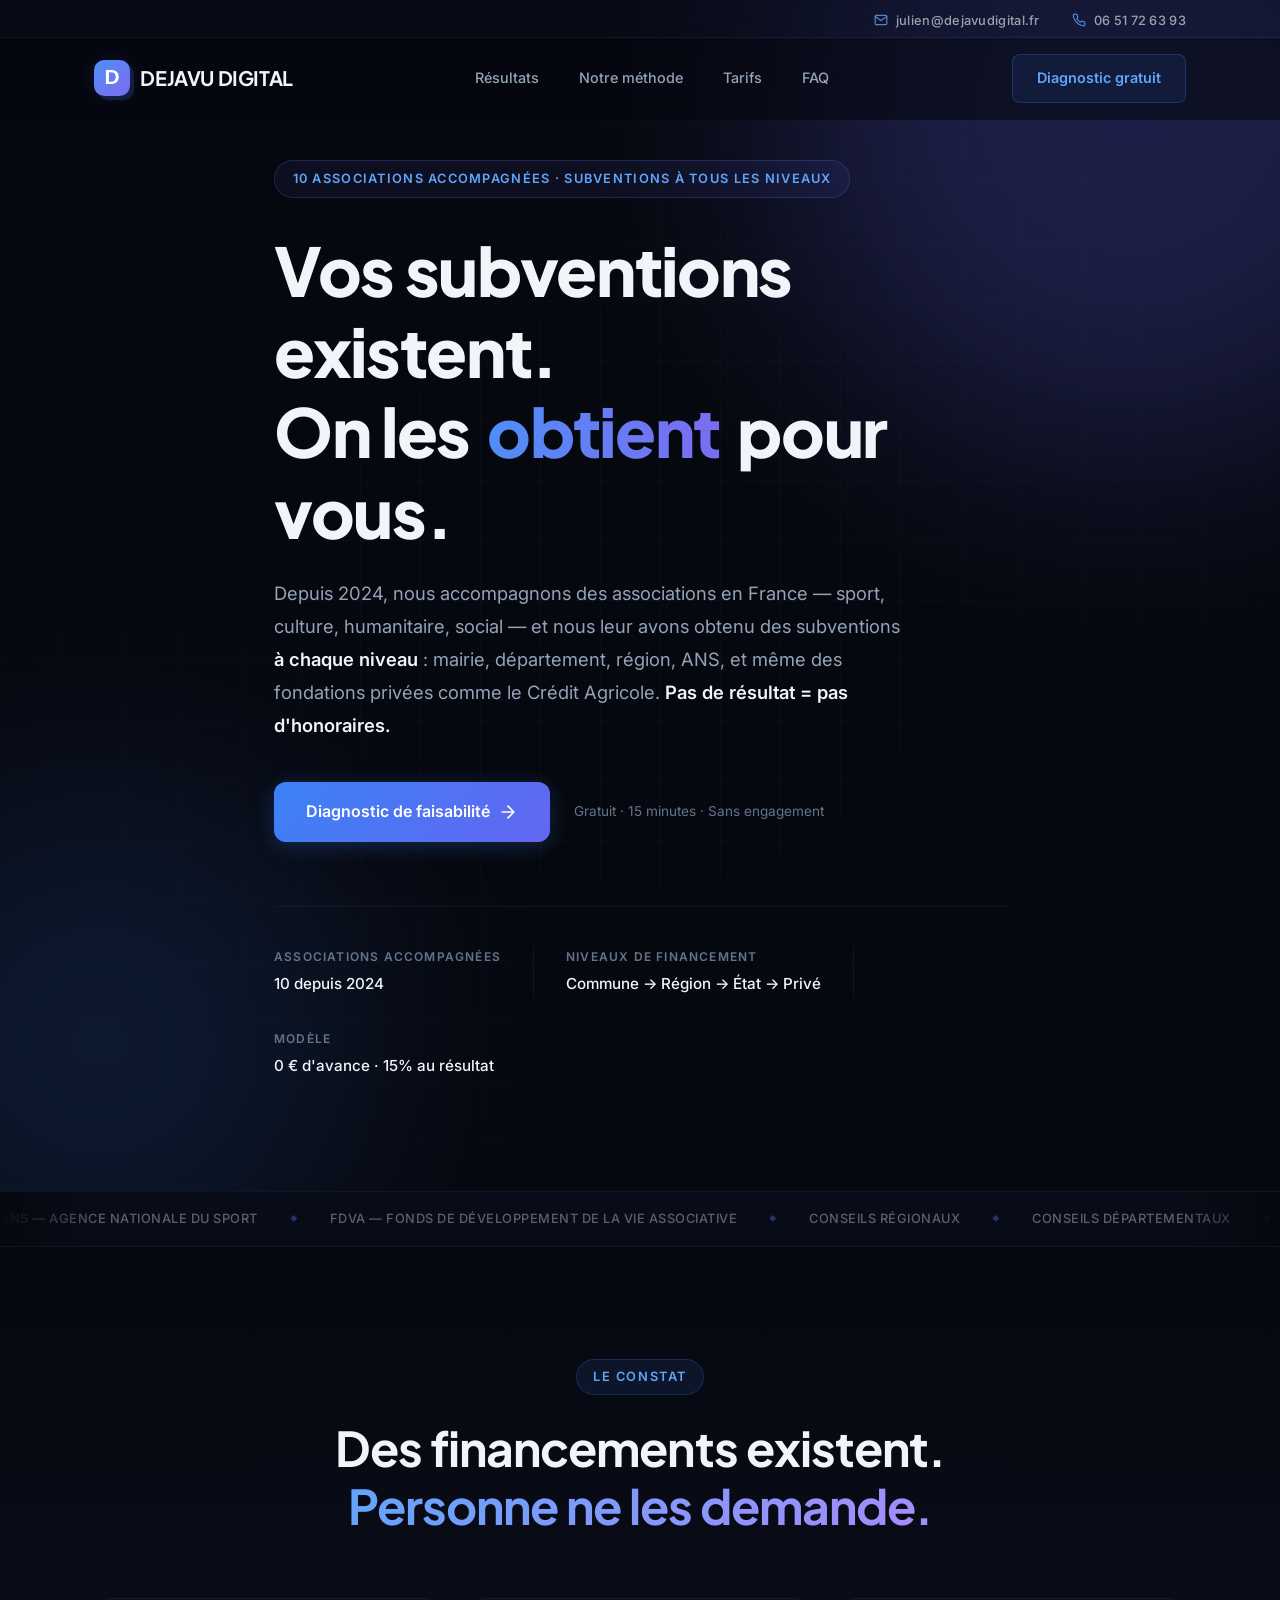
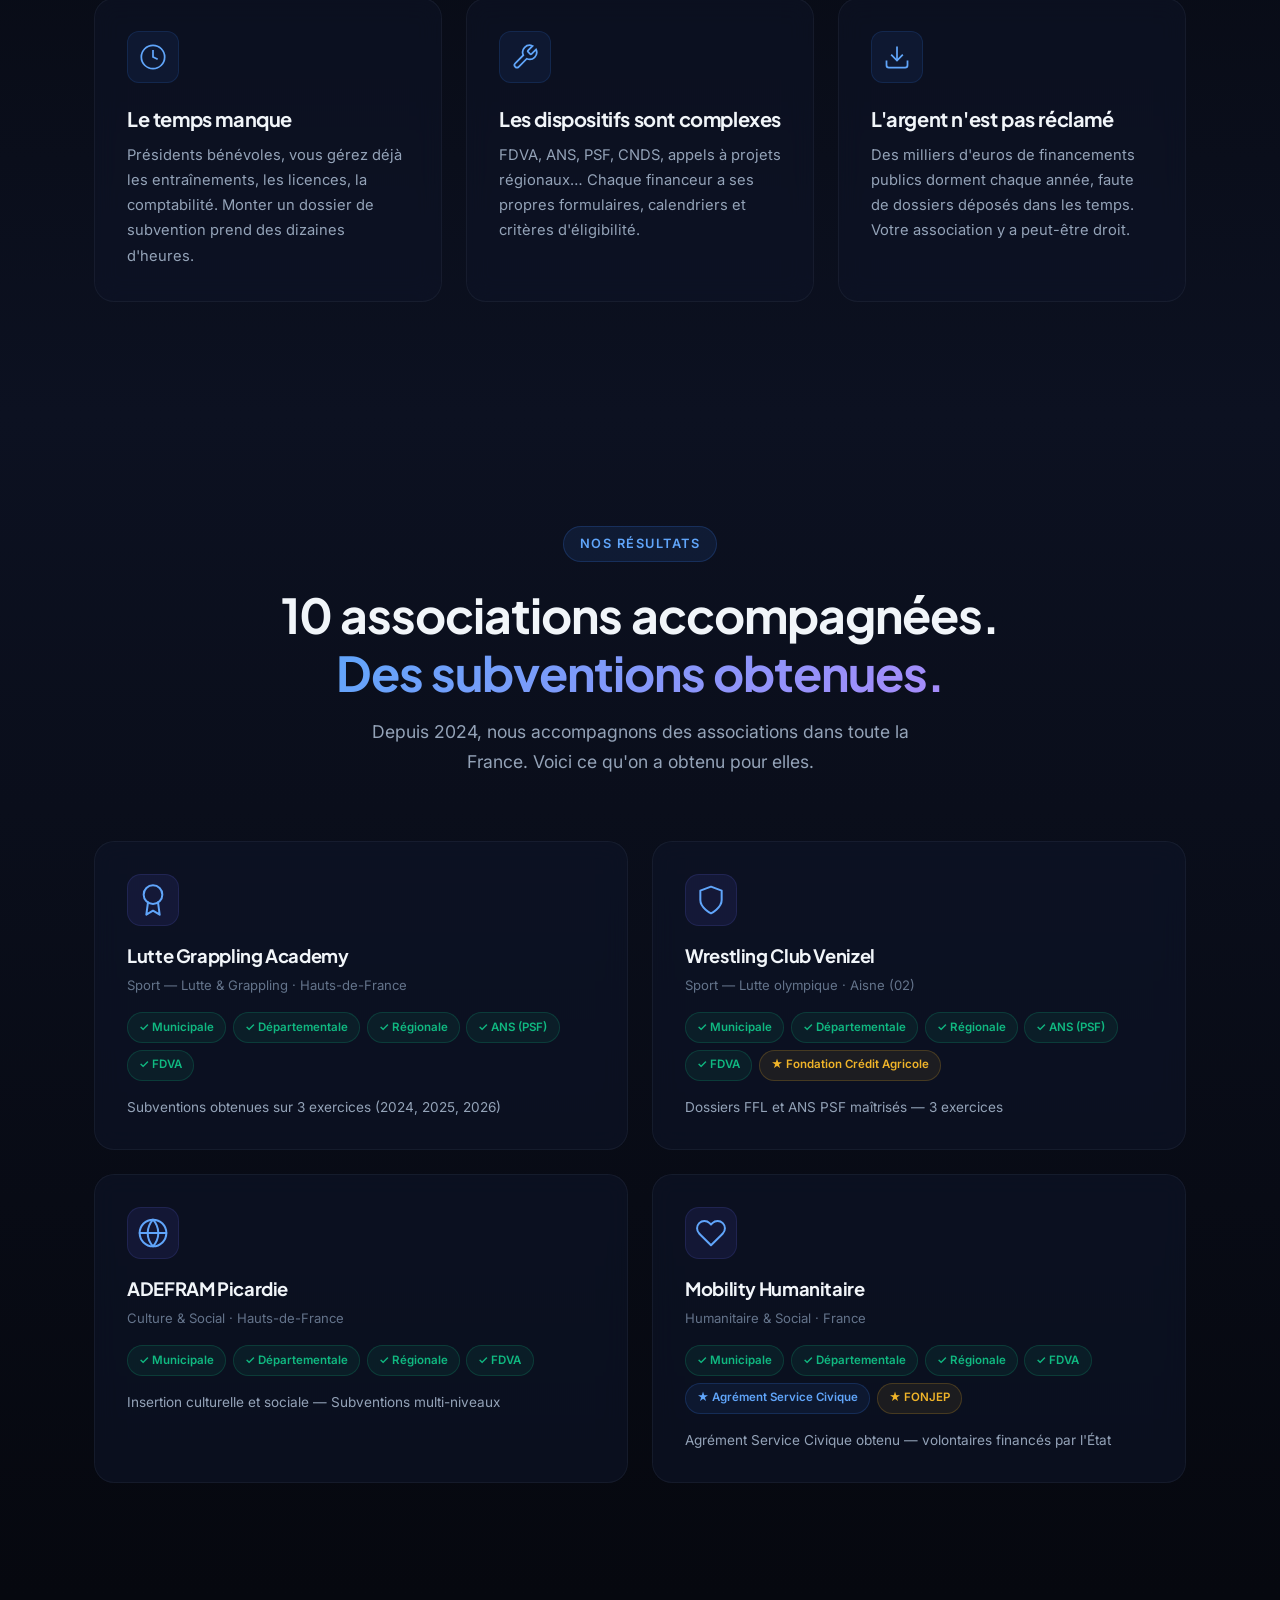
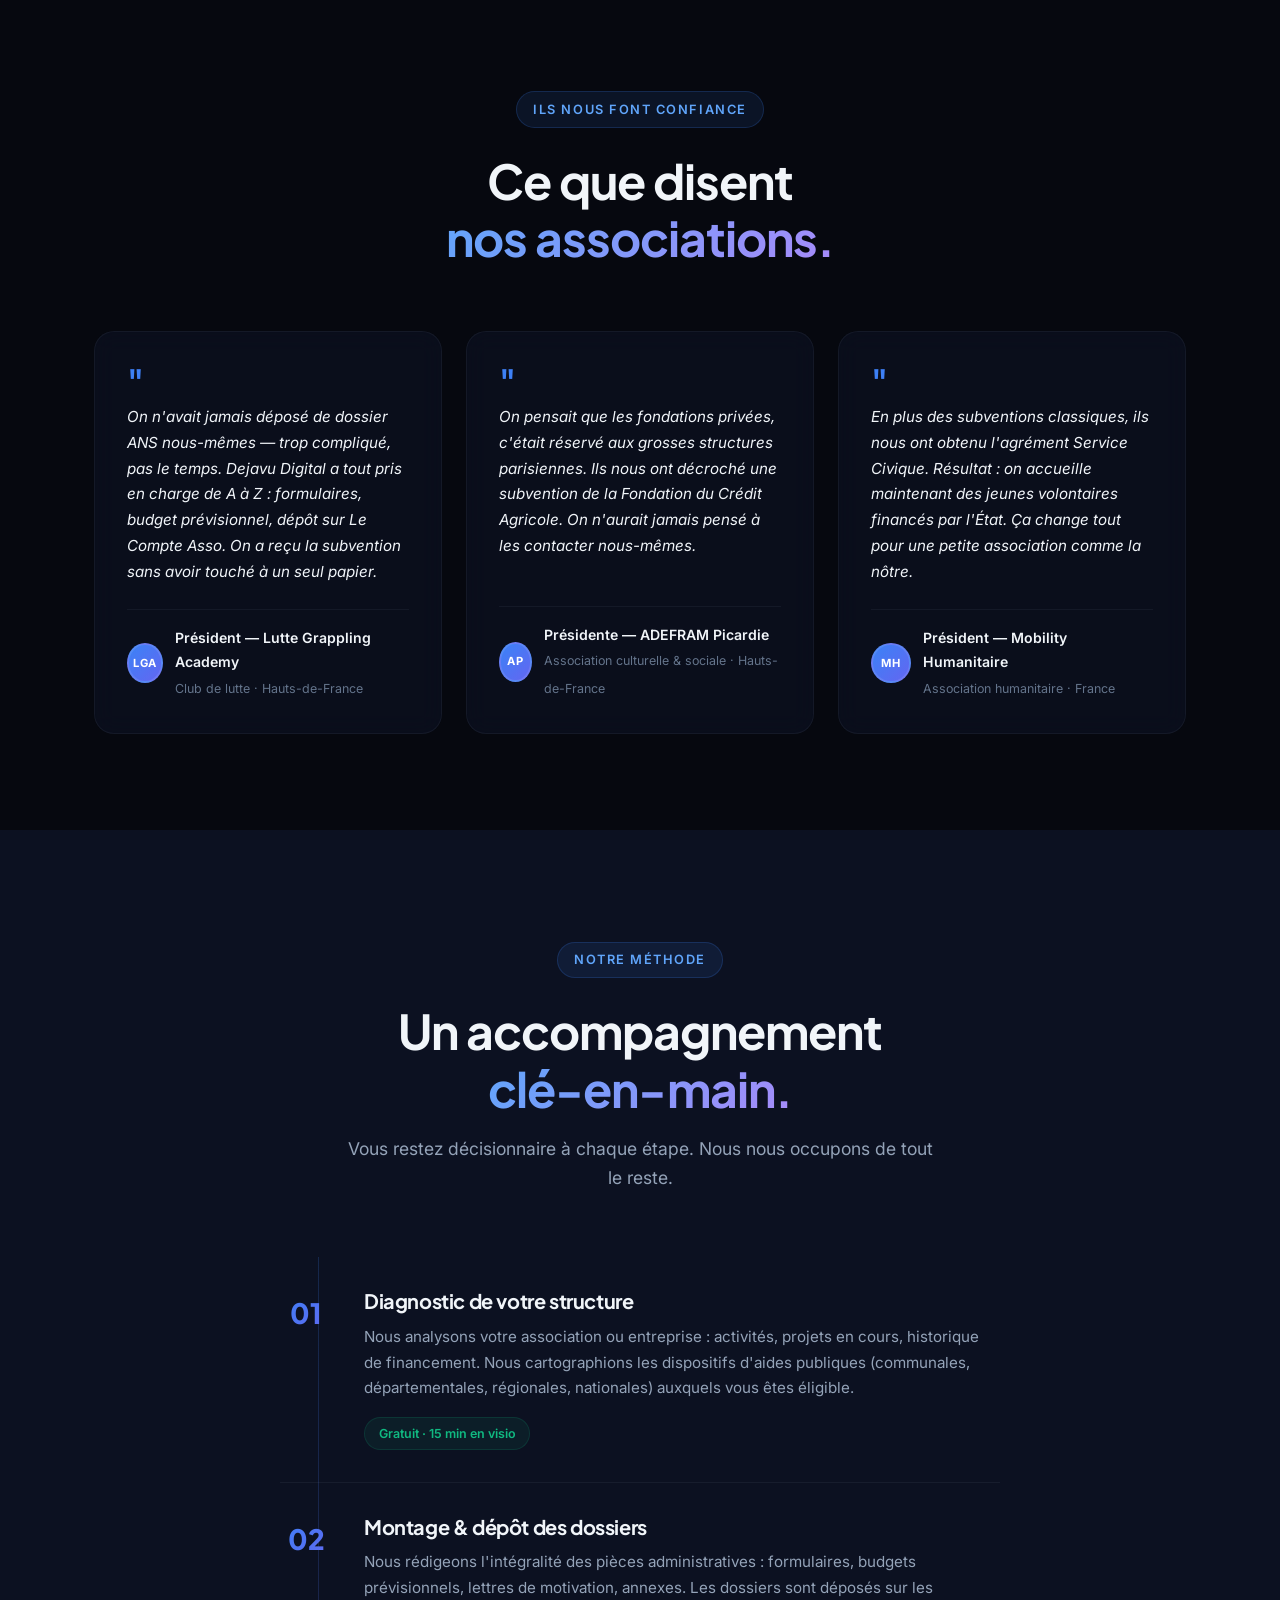
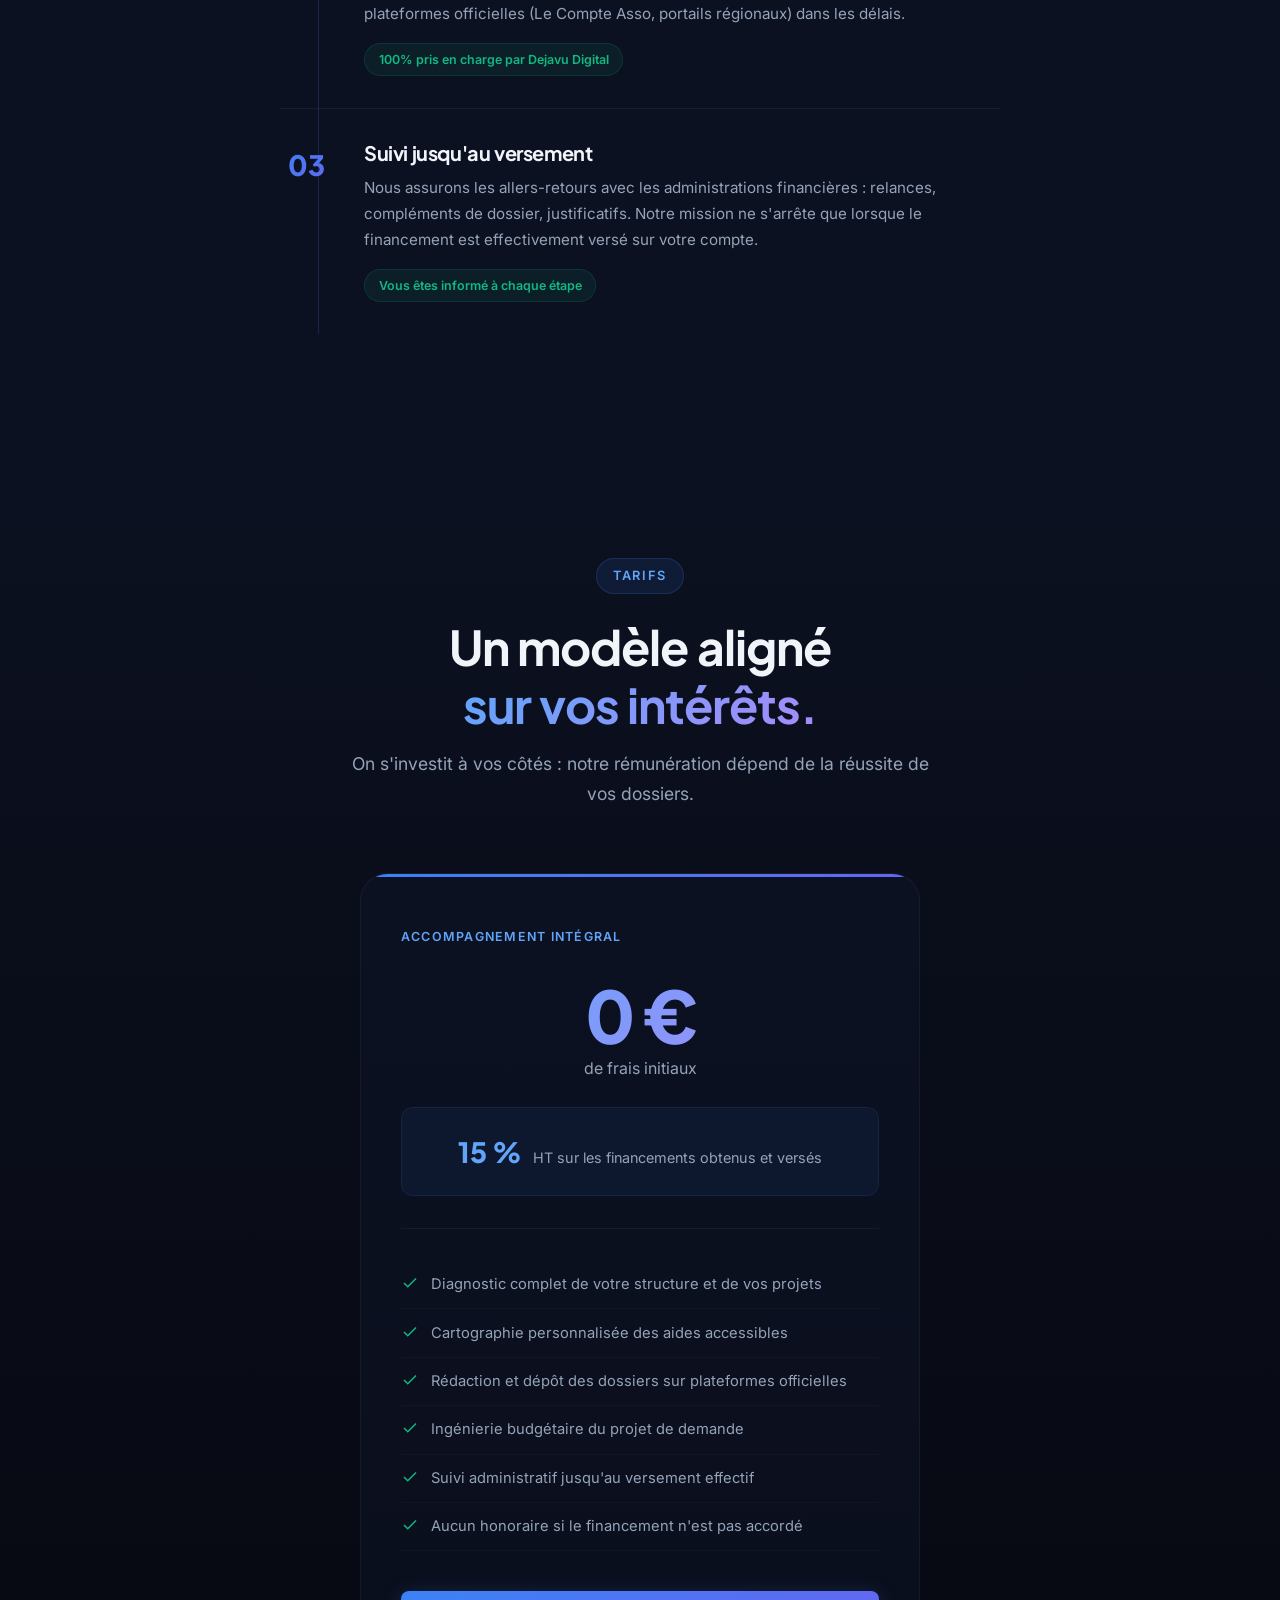
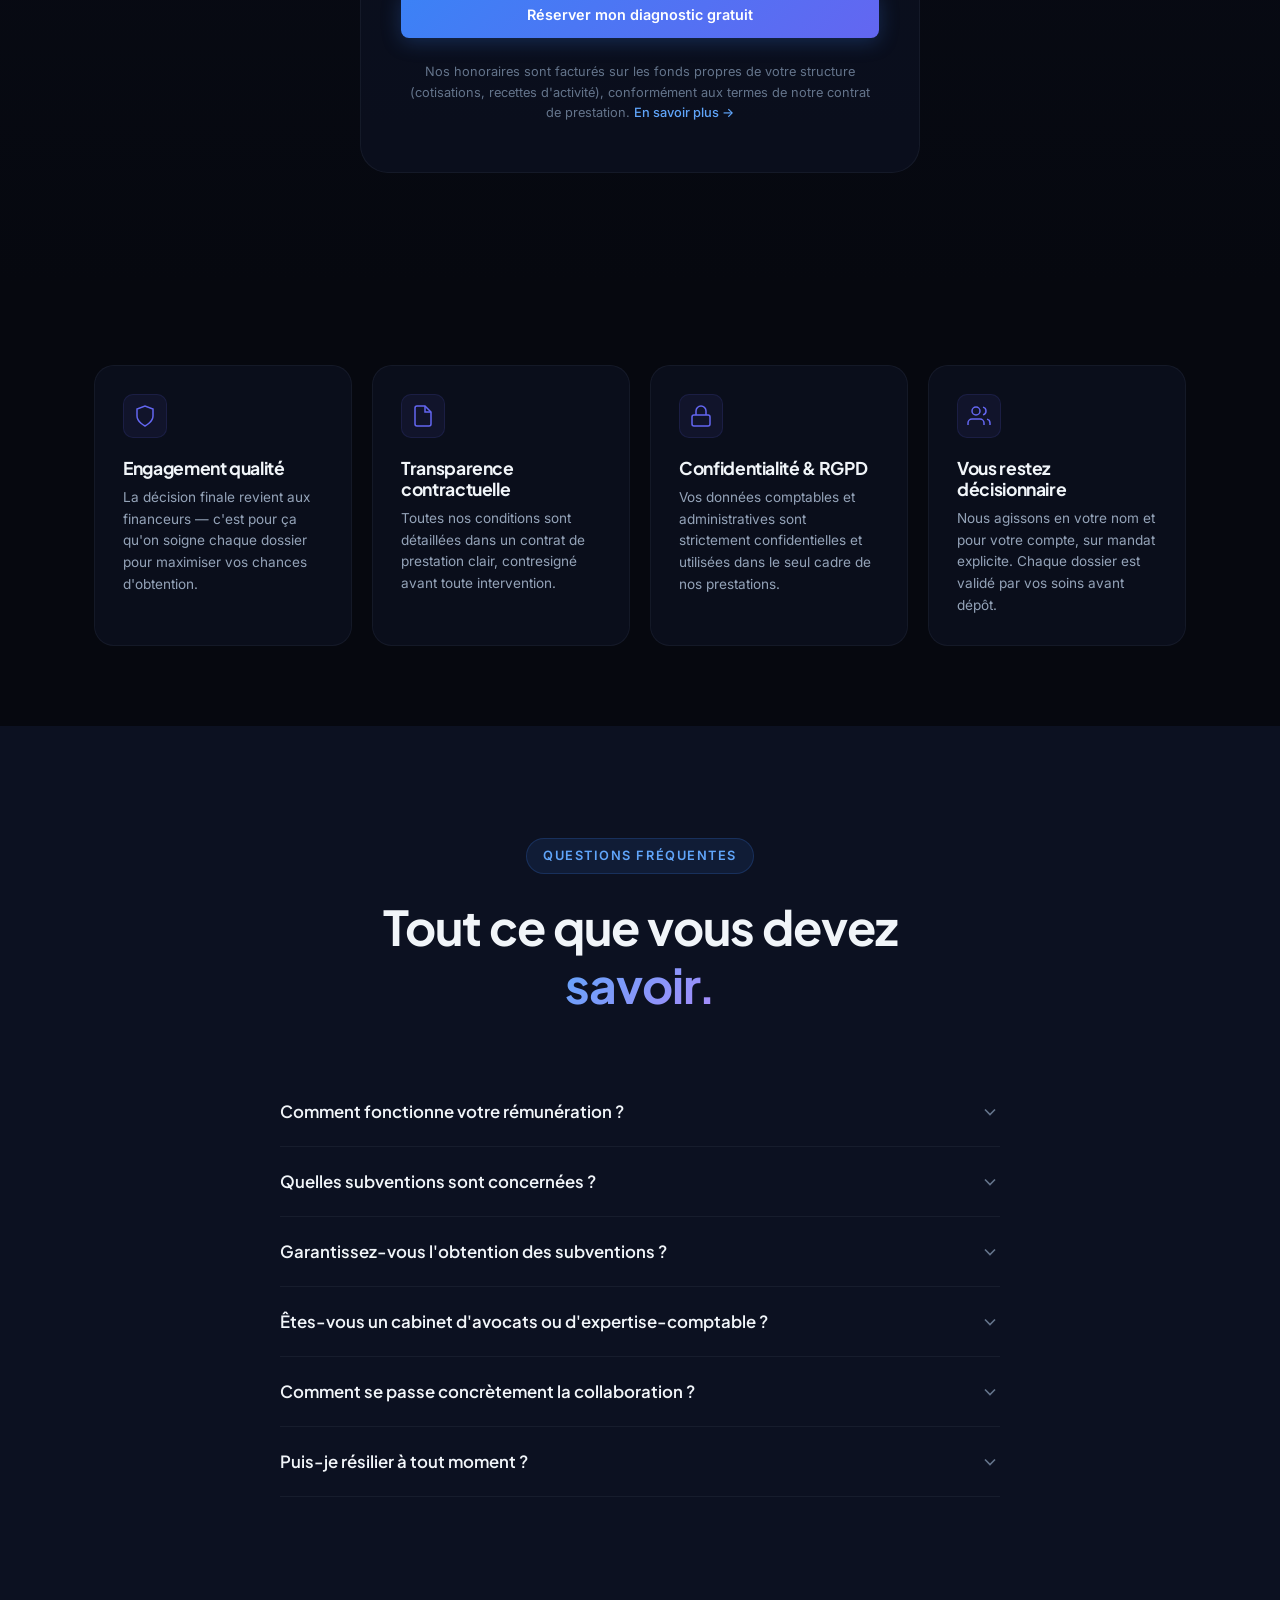
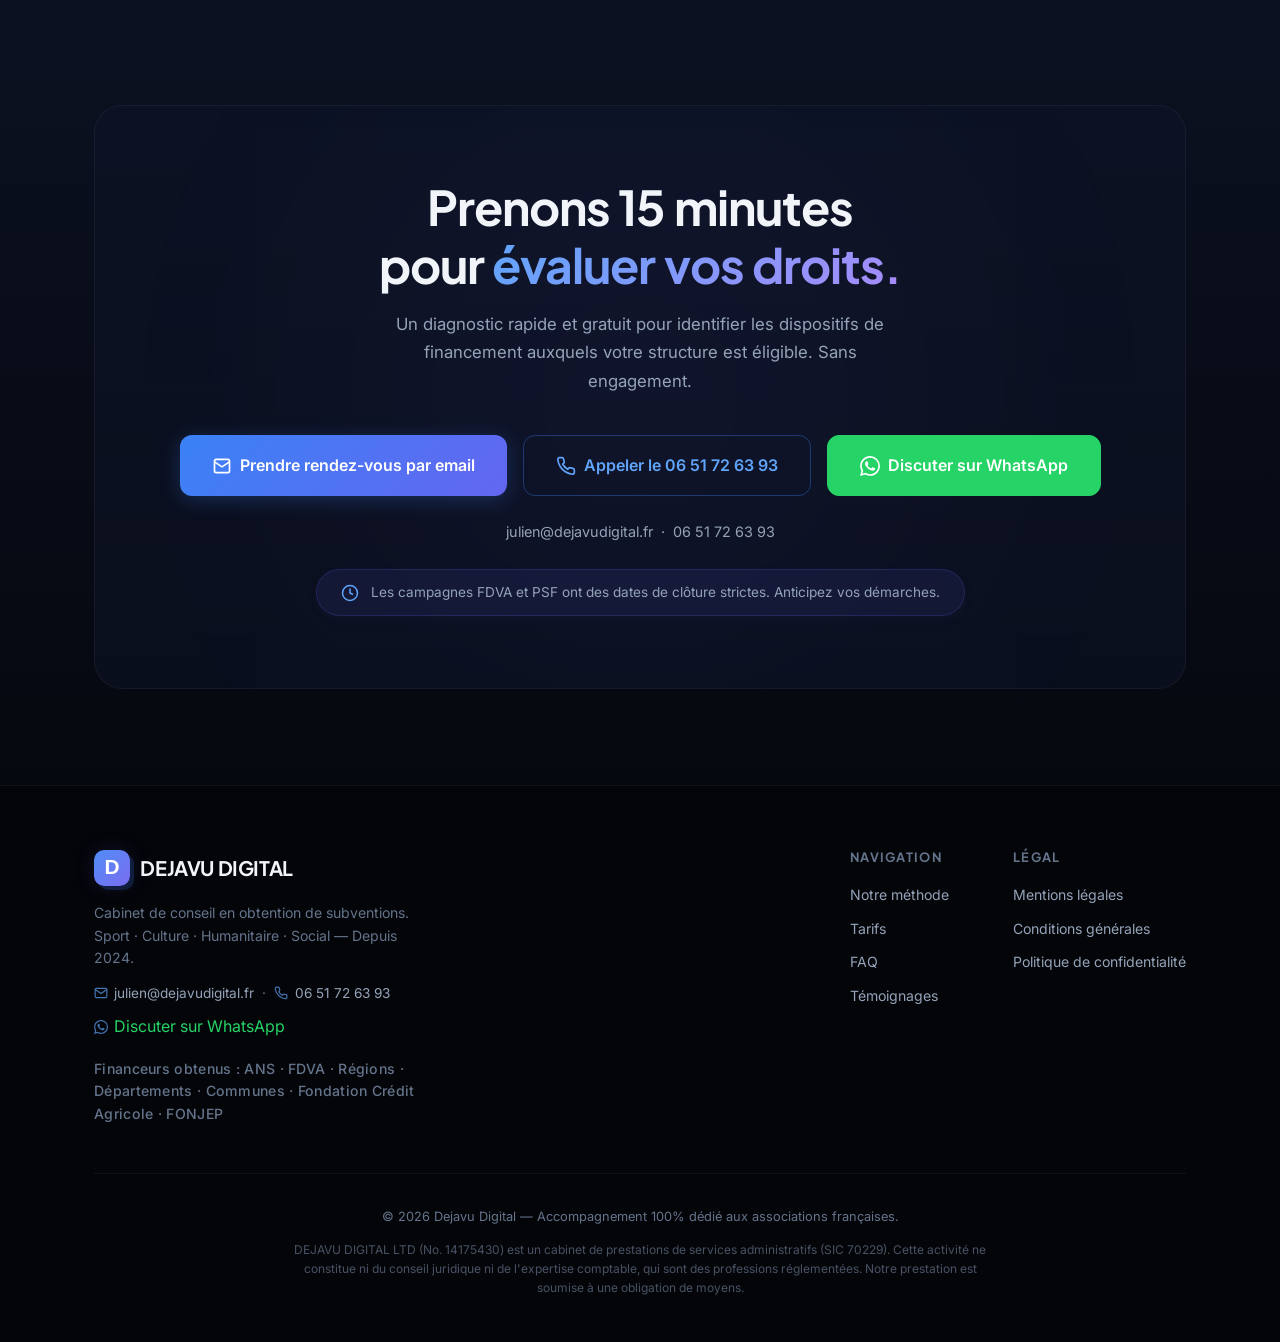
==== commit bf9a81f2: "WhatsApp CTA + unsubscribe footer email + mentions legales droit francais + btn-whatsapp CSS" ====
--- a/index.html
+++ b/index.html
@@ -30,7 +30,7 @@
     <meta property="og:image:width" content="1200">
     <meta property="og:image:height" content="630">
 
-    <link rel="stylesheet" href="style.css?v=20260504o">
+    <link rel="stylesheet" href="style.css?v=20260505a">
 </head>
 
 <body>
@@ -657,6 +657,12 @@
                             </svg>
                             Appeler le 06 51 72 63 93
                         </a>
+                        <a href="https://wa.me/33651726393?text=Bonjour%2C%20je%20souhaite%20un%20diagnostic%20pour%20mon%20association." class="btn btn-whatsapp btn-lg" id="final-cta-wa" target="_blank" rel="noopener">
+                            <svg width="20" height="20" viewBox="0 0 24 24" fill="currentColor">
+                                <path d="M17.472 14.382c-.297-.149-1.758-.867-2.03-.967-.273-.099-.471-.148-.67.15-.197.297-.767.966-.94 1.164-.173.199-.347.223-.644.075-.297-.15-1.255-.463-2.39-1.475-.883-.788-1.48-1.761-1.653-2.059-.173-.297-.018-.458.13-.606.134-.133.298-.347.446-.52.149-.174.198-.298.298-.497.099-.198.05-.371-.025-.52-.075-.149-.669-1.612-.916-2.207-.242-.579-.487-.5-.669-.51-.173-.008-.371-.01-.57-.01-.198 0-.52.074-.792.372-.272.297-1.04 1.016-1.04 2.479 0 1.462 1.065 2.875 1.213 3.074.149.198 2.096 3.2 5.077 4.487.709.306 1.262.489 1.694.625.712.227 1.36.195 1.871.118.571-.085 1.758-.719 2.006-1.413.248-.694.248-1.289.173-1.413-.074-.124-.272-.198-.57-.347m-5.421 7.403h-.004a9.87 9.87 0 01-5.031-1.378l-.361-.214-3.741.982.998-3.648-.235-.374a9.86 9.86 0 01-1.51-5.26c.001-5.45 4.436-9.884 9.888-9.884 2.64 0 5.122 1.03 6.988 2.898a9.825 9.825 0 012.893 6.994c-.003 5.45-4.437 9.884-9.885 9.884m8.413-18.297A11.815 11.815 0 0012.05 0C5.495 0 .16 5.335.157 11.892c0 2.096.547 4.142 1.588 5.945L.057 24l6.305-1.654a11.882 11.882 0 005.683 1.448h.005c6.554 0 11.89-5.335 11.893-11.893a11.821 11.821 0 00-3.48-8.413z"/>
+                            </svg>
+                            Discuter sur WhatsApp
+                        </a>
                     </div>
 
                     <div class="cta-contact-links">
@@ -699,6 +705,12 @@
                             06 51 72 63 93
                         </a>
                     </div>
+                    <div class="footer-whatsapp" style="margin-top:8px;">
+                        <a href="https://wa.me/33651726393?text=Bonjour%2C%20je%20souhaite%20un%20diagnostic%20pour%20mon%20association." class="footer-contact-link" target="_blank" rel="noopener" style="color:#25D366;">
+                            <svg width="14" height="14" viewBox="0 0 24 24" fill="currentColor"><path d="M17.472 14.382c-.297-.149-1.758-.867-2.03-.967-.273-.099-.471-.148-.67.15-.197.297-.767.966-.94 1.164-.173.199-.347.223-.644.075-.297-.15-1.255-.463-2.39-1.475-.883-.788-1.48-1.761-1.653-2.059-.173-.297-.018-.458.13-.606.134-.133.298-.347.446-.52.149-.174.198-.298.298-.497.099-.198.05-.371-.025-.52-.075-.149-.669-1.612-.916-2.207-.242-.579-.487-.5-.669-.51-.173-.008-.371-.01-.57-.01-.198 0-.52.074-.792.372-.272.297-1.04 1.016-1.04 2.479 0 1.462 1.065 2.875 1.213 3.074.149.198 2.096 3.2 5.077 4.487.709.306 1.262.489 1.694.625.712.227 1.36.195 1.871.118.571-.085 1.758-.719 2.006-1.413.248-.694.248-1.289.173-1.413-.074-.124-.272-.198-.57-.347m-5.421 7.403h-.004a9.87 9.87 0 01-5.031-1.378l-.361-.214-3.741.982.998-3.648-.235-.374a9.86 9.86 0 01-1.51-5.26c.001-5.45 4.436-9.884 9.888-9.884 2.64 0 5.122 1.03 6.988 2.898a9.825 9.825 0 012.893 6.994c-.003 5.45-4.437 9.884-9.885 9.884m8.413-18.297A11.815 11.815 0 0012.05 0C5.495 0 .16 5.335.157 11.892c0 2.096.547 4.142 1.588 5.945L.057 24l6.305-1.654a11.882 11.882 0 005.683 1.448h.005c6.554 0 11.89-5.335 11.893-11.893a11.821 11.821 0 00-3.48-8.413z"/></svg>
+                            Discuter sur WhatsApp
+                        </a>
+                    </div>
                     <p class="footer-trust">Financeurs obtenus : ANS · FDVA · Régions · Départements · Communes · Fondation Crédit Agricole · FONJEP</p>
                 </div>
                 <div class="footer-links-group">
@@ -735,7 +747,7 @@
         </a>
     </div>
 
-    <script src="app.js?v=20260504g"></script>
+    <script src="app.js?v=20260505a"></script>
 </body>
 
 </html>
--- a/style.css
+++ b/style.css
@@ -478,6 +478,19 @@
     transform: translateY(-2px);
 }
 
+.btn-whatsapp {
+    background: #25D366;
+    color: #fff;
+    border: 1px solid #25D366;
+}
+
+.btn-whatsapp:hover {
+    background: #1ebe5d;
+    border-color: #1ebe5d;
+    color: #fff;
+    transform: translateY(-2px);
+}
+
 .btn-full { width: 100%; }
 
 /* ═══════════════════════
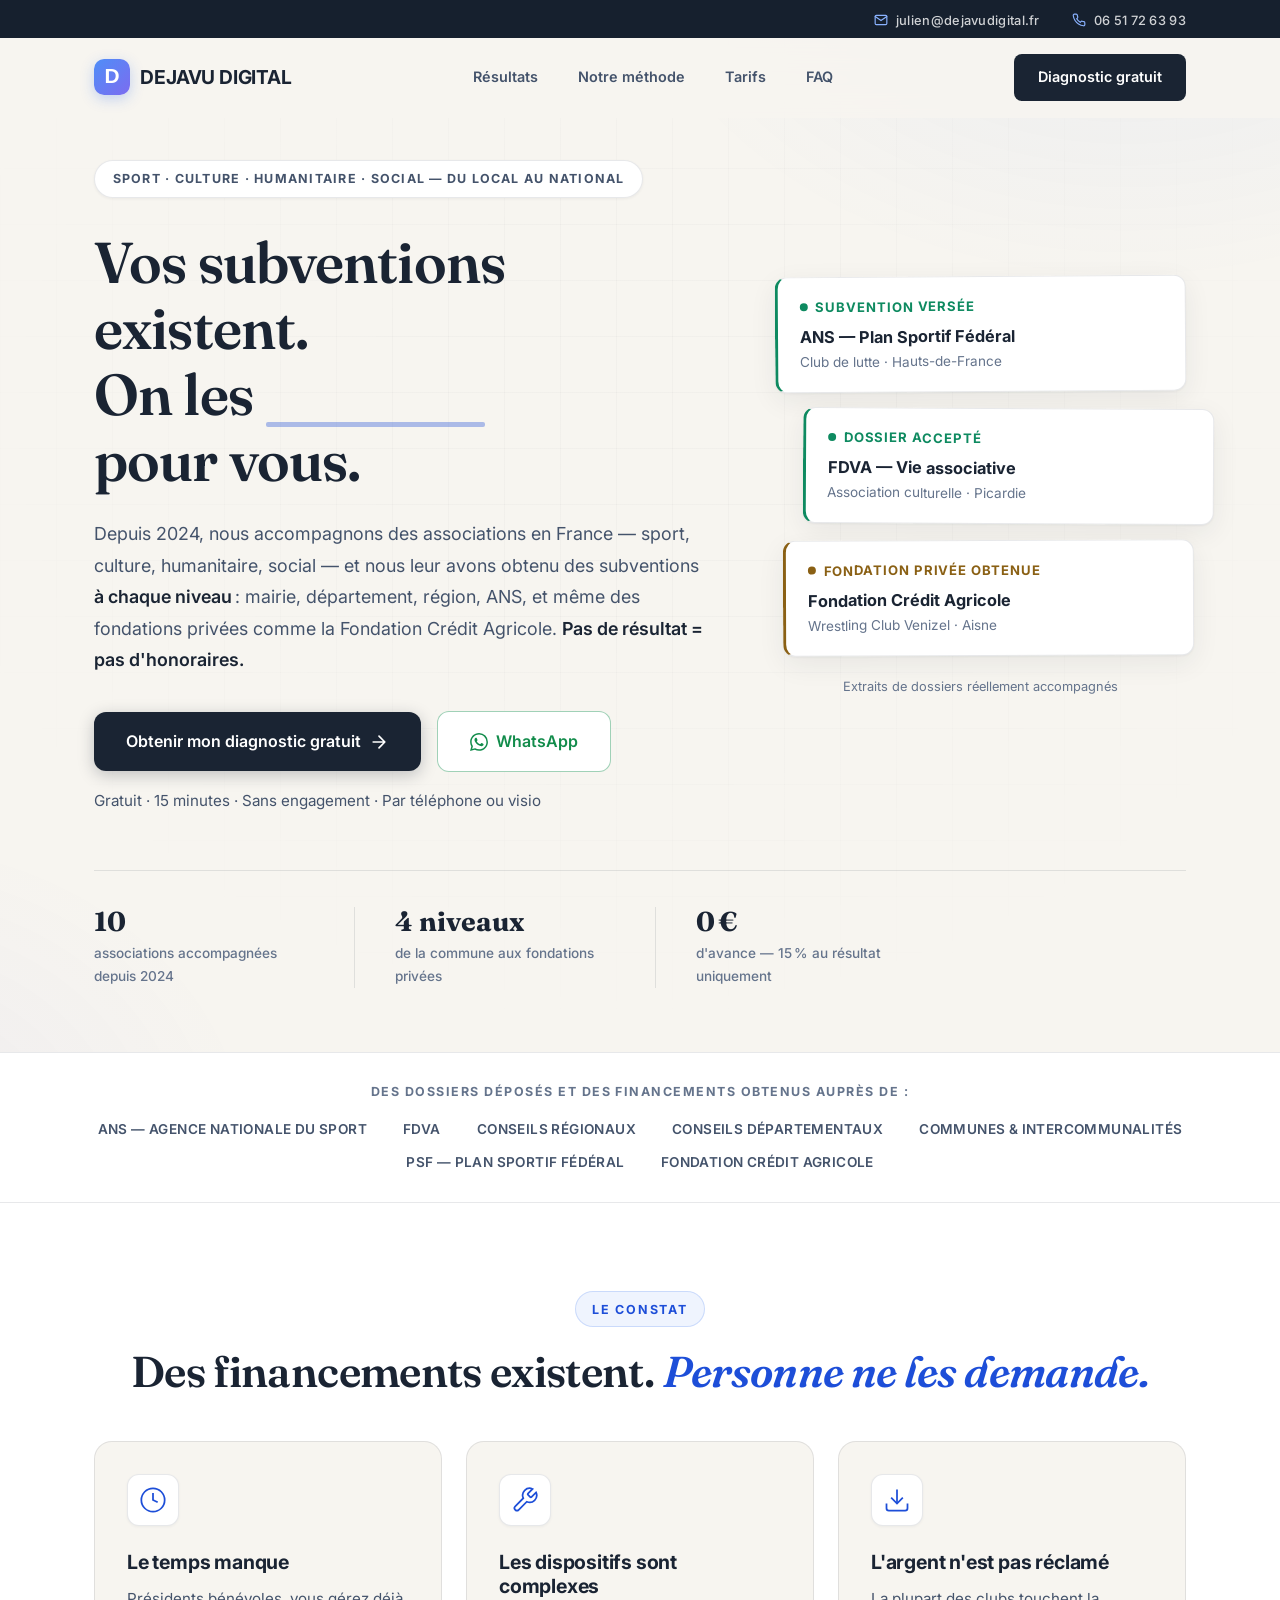
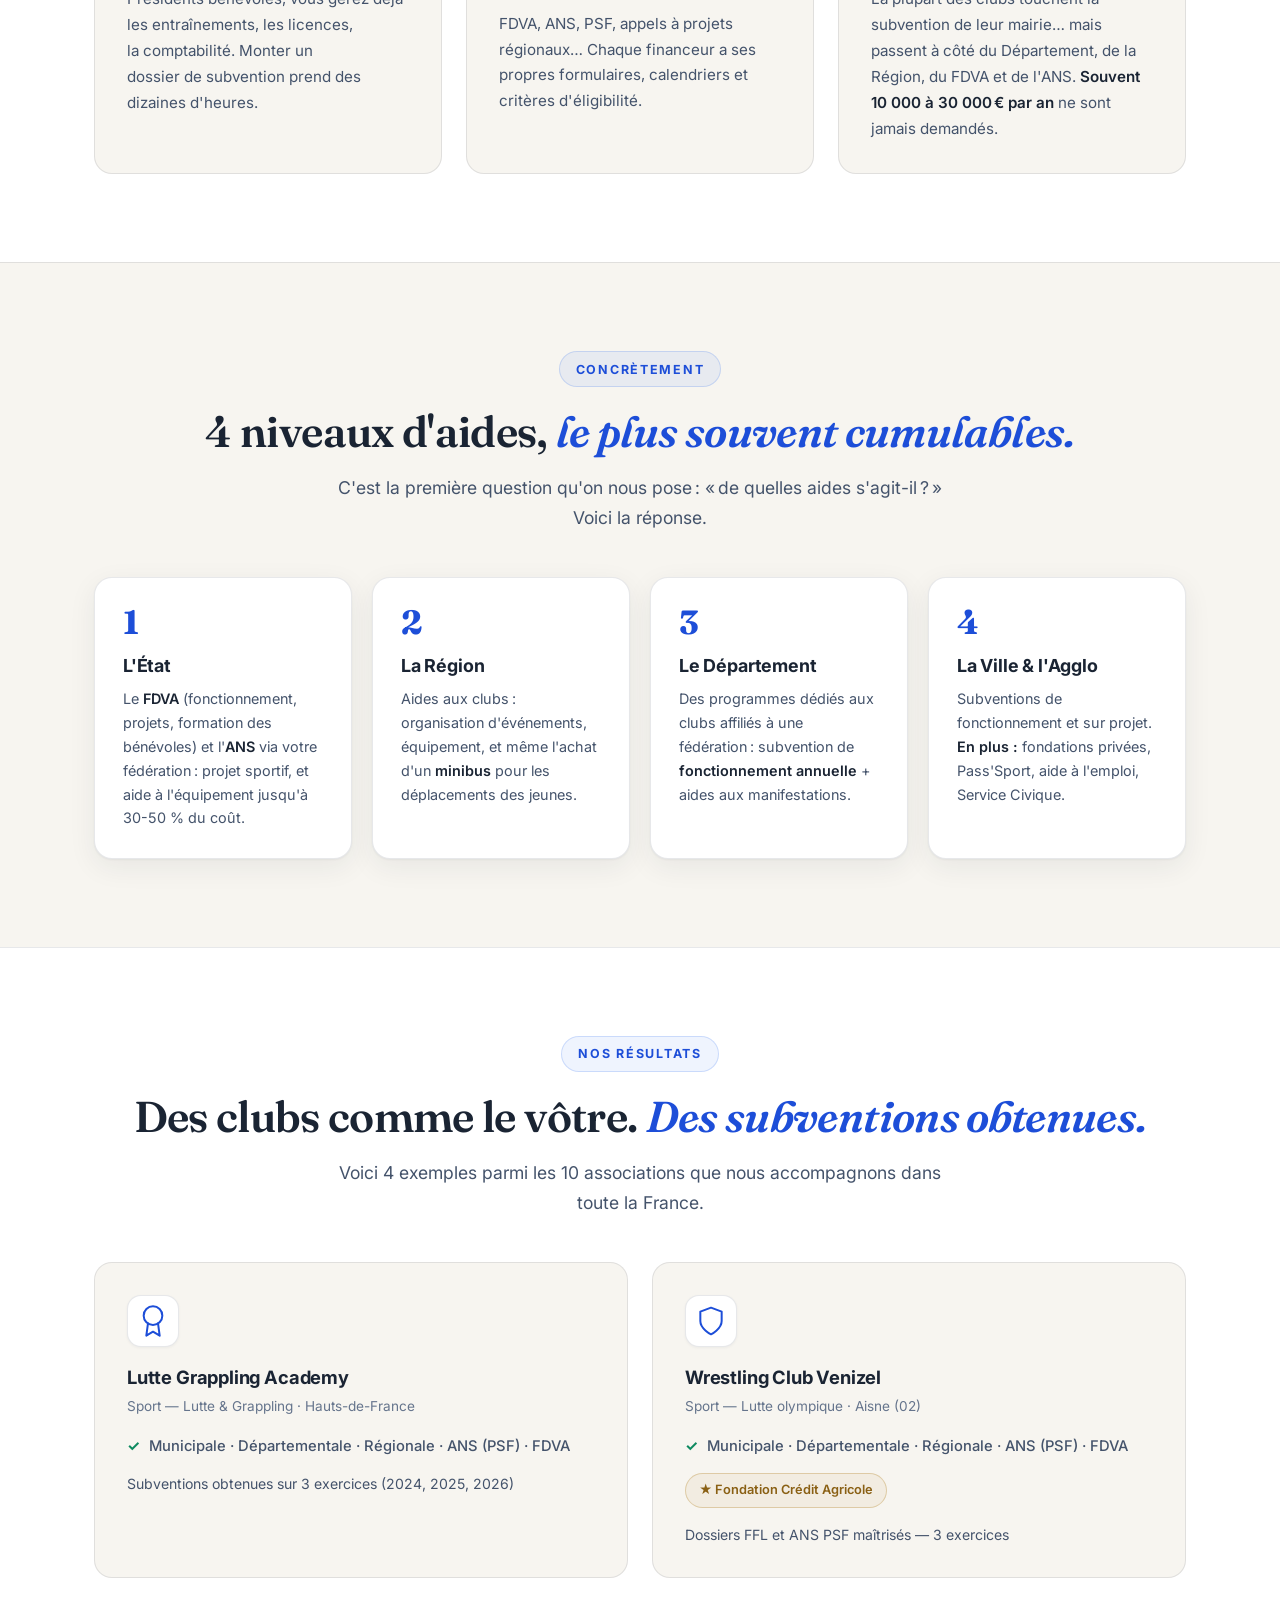
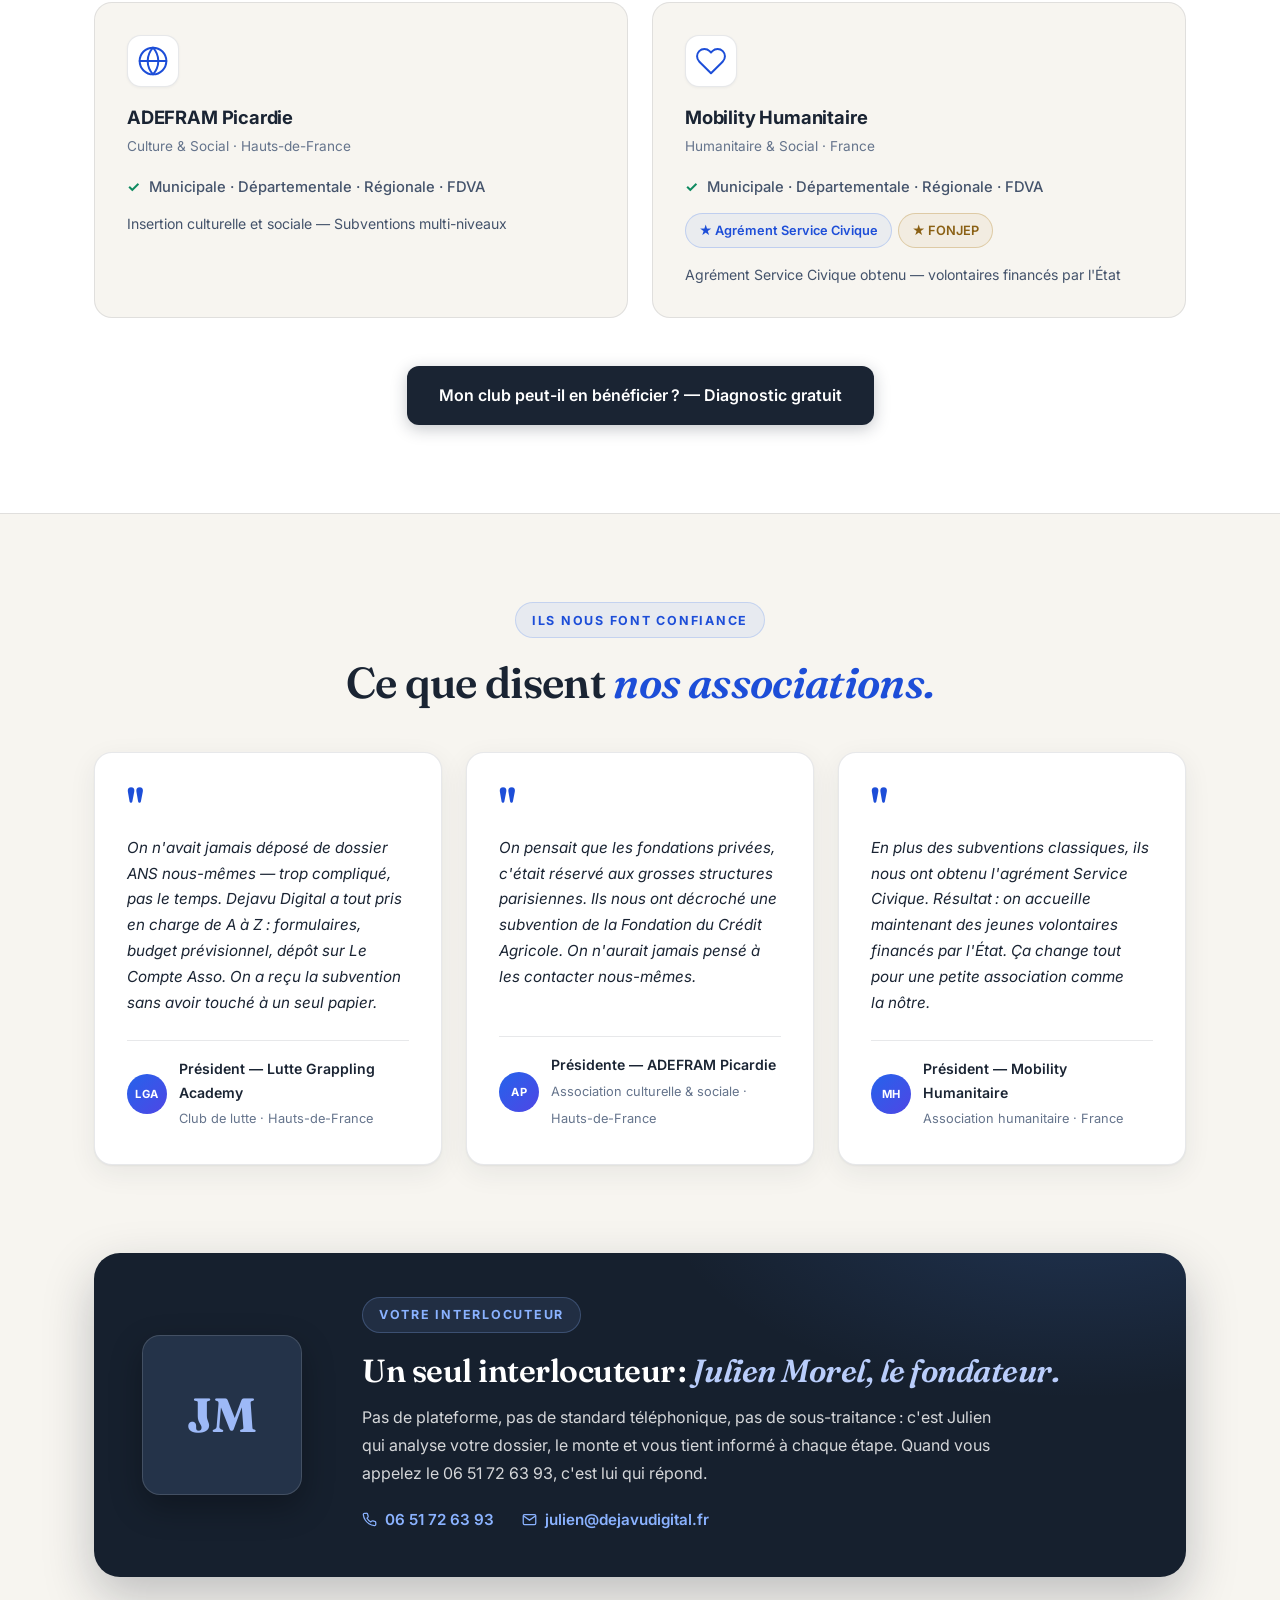
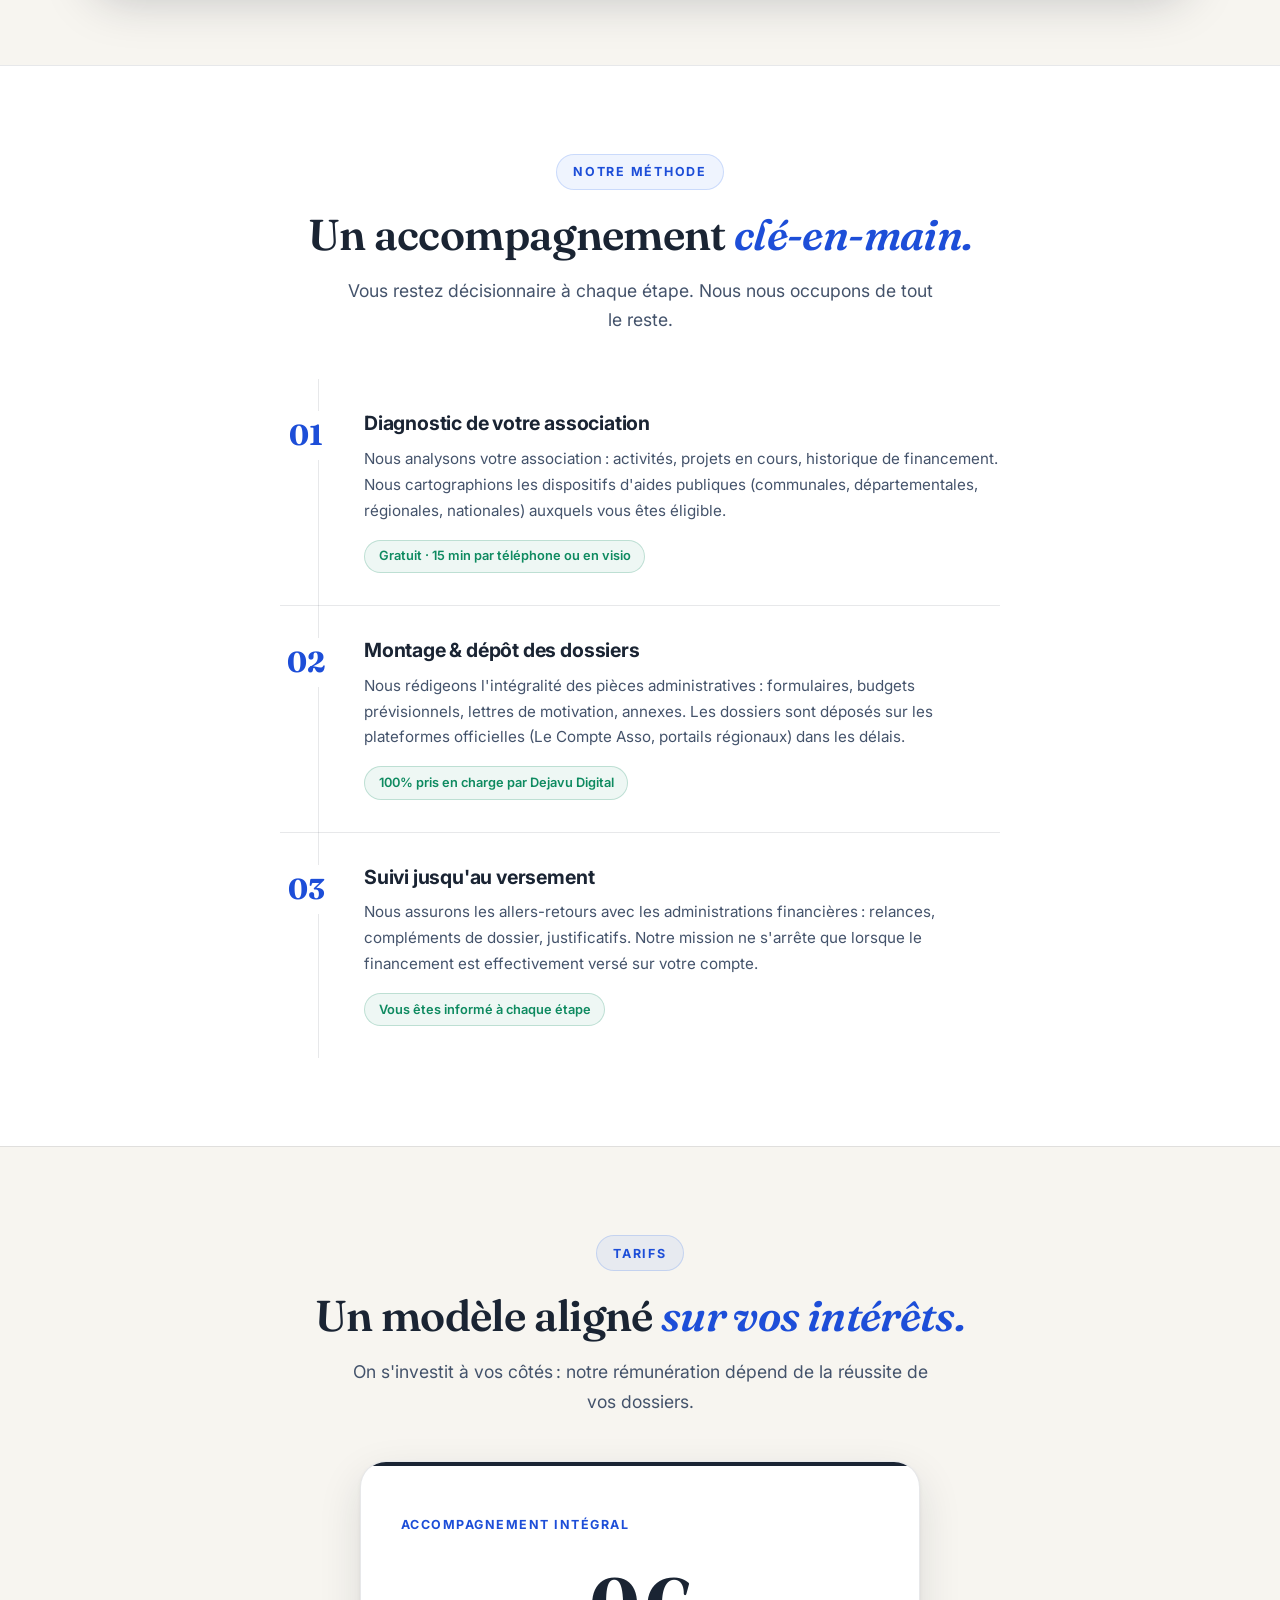
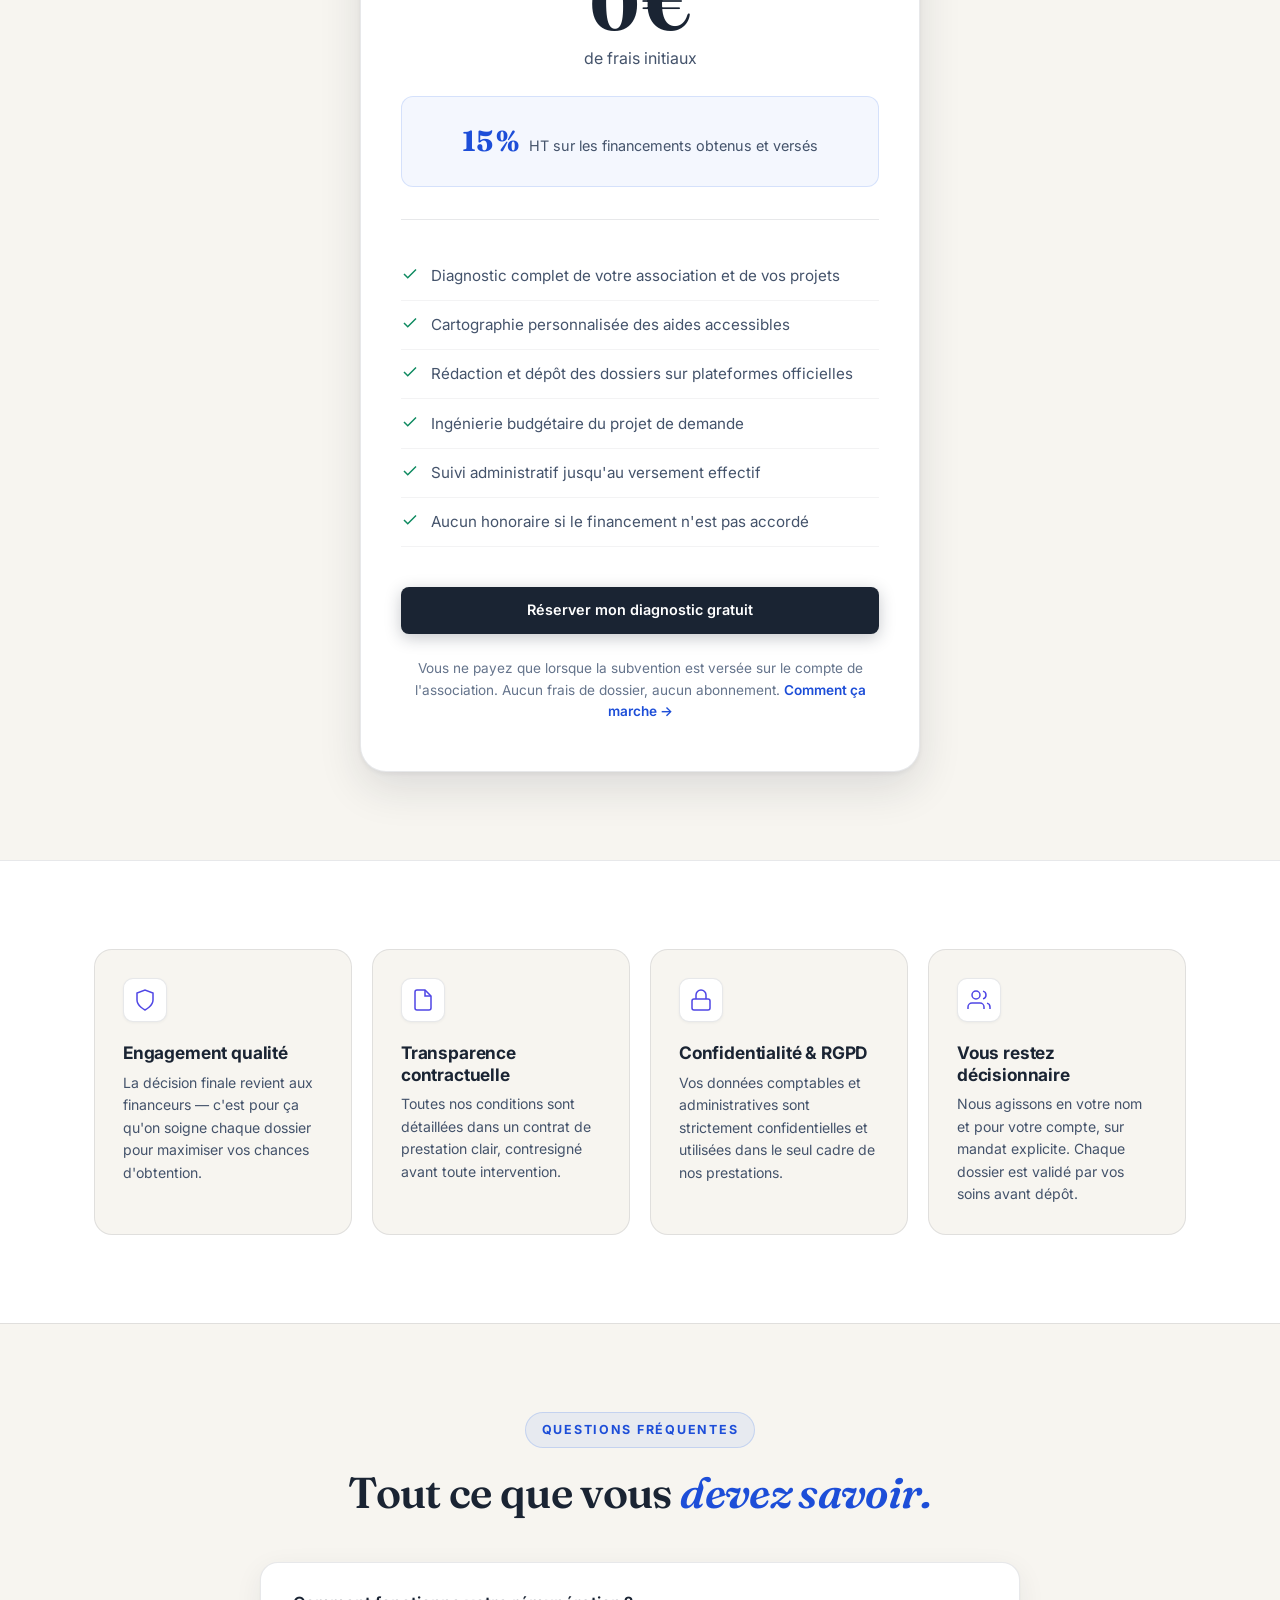
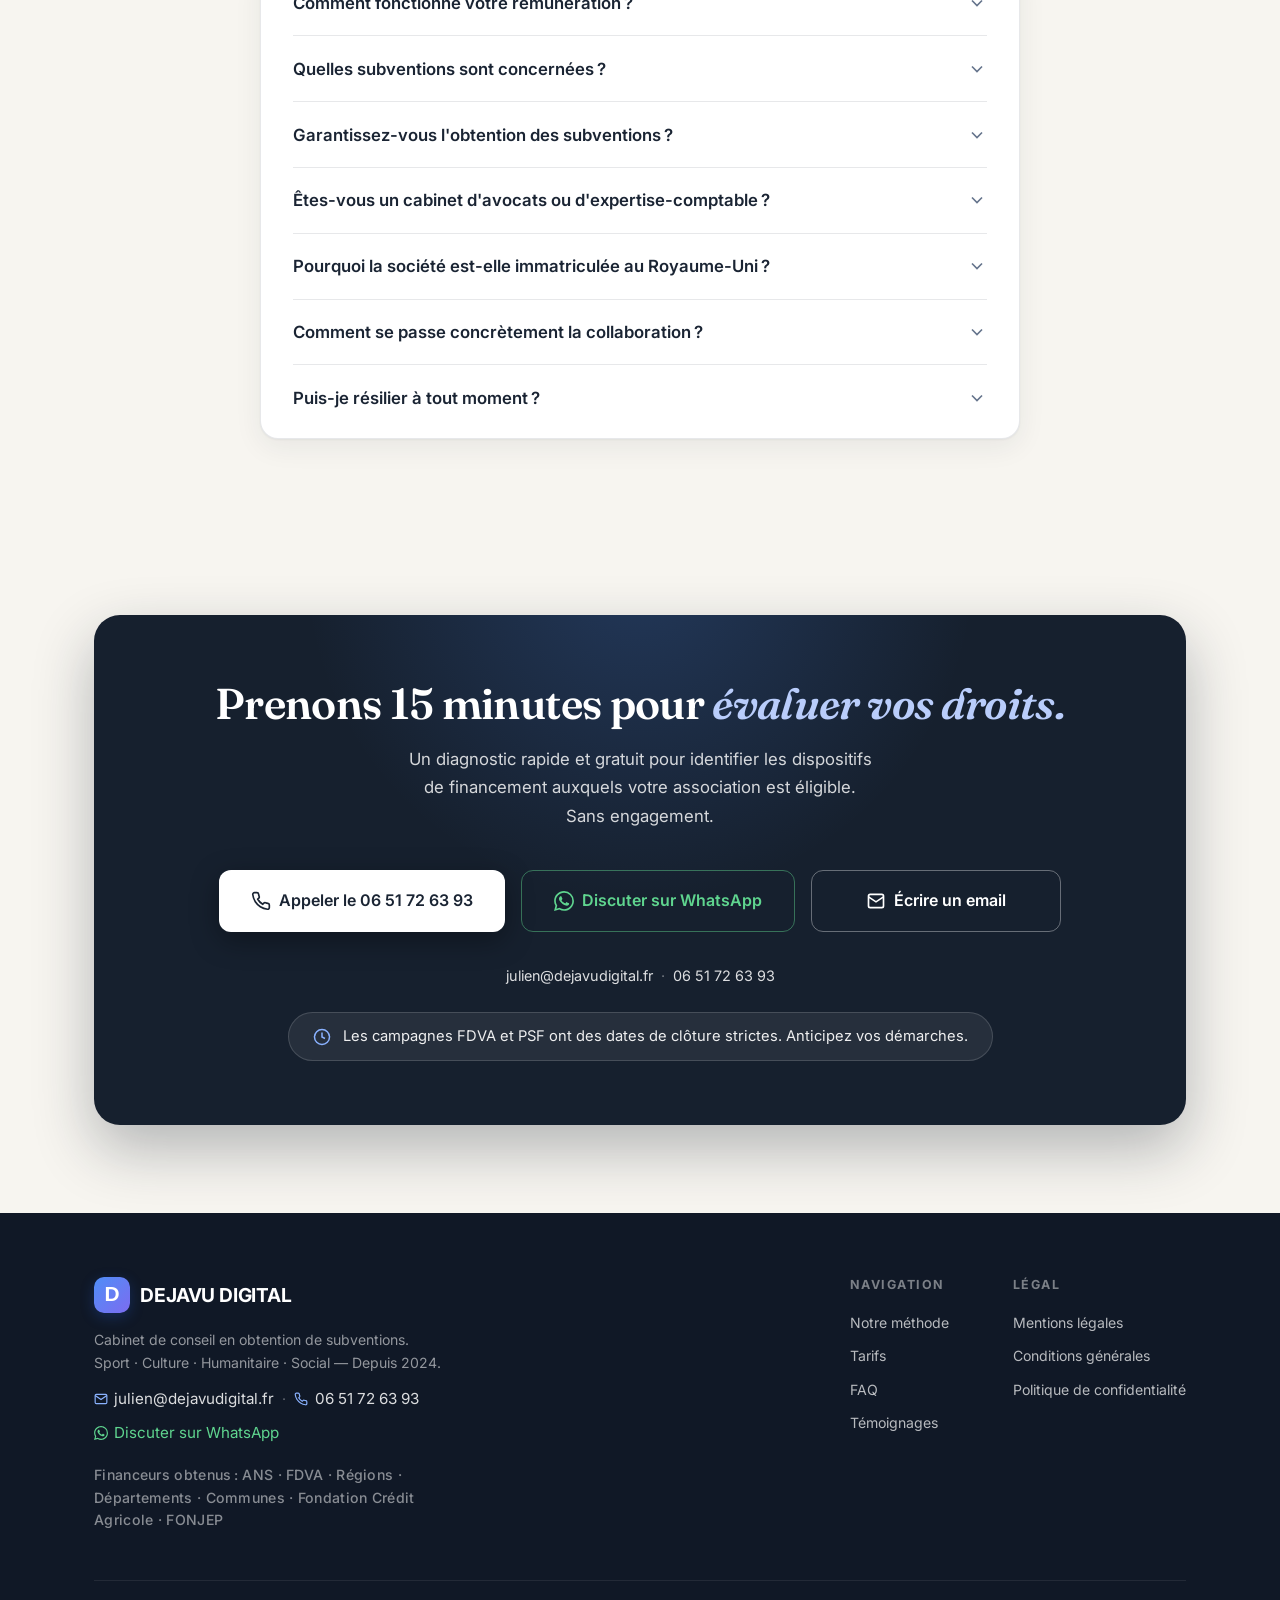
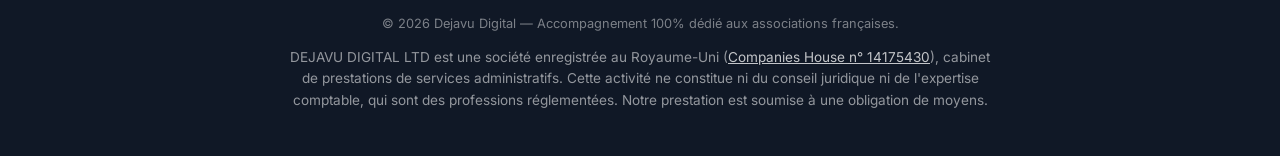
==== commit 6b5a4184: "Refonte V3 « cabinet clair » : design, conversion, accessibilite, perf - Design clair premium : papi" ====
--- a/index.html
+++ b/index.html
@@ -1,42 +1,103 @@
-<!DOCTYPE html>
+﻿<!DOCTYPE html>
 <html lang="fr">
 
 <head>
     <meta charset="UTF-8">
     <meta name="viewport" content="width=device-width, initial-scale=1.0">
-    <meta http-equiv="Cache-Control" content="no-cache, no-store, must-revalidate">
-    <meta http-equiv="Pragma" content="no-cache">
-    <meta http-equiv="Expires" content="0">
     <meta name="description"
-        content="Dejavu Digital — Cabinet de conseil en obtention de subventions. 10 associations accompagnées, subventions obtenues à tous les niveaux : mairie, département, région, ANS, fondations privées.">
+        content="Dejavu Digital — Cabinet de conseil en obtention de subventions. 10 associations accompagnées, subventions obtenues à tous les niveaux&#8239;: mairie, département, région, ANS, fondations privées.">
     <title>Dejavu Digital | Cabinet de Conseil en Subventions pour Associations</title>
+    <link rel="canonical" href="https://dejavudigital.fr/">
 
     <!-- Google Fonts -->
     <link rel="preconnect" href="https://fonts.googleapis.com">
     <link rel="preconnect" href="https://fonts.gstatic.com" crossorigin>
     <link
-        href="https://fonts.googleapis.com/css2?family=Inter:wght@300;400;500;600;700&family=Plus+Jakarta+Sans:wght@500;600;700;800&display=swap"
+        href="https://fonts.googleapis.com/css2?family=Inter:wght@400;500;600;700&family=Fraunces:opsz,wght@9..144,600;9..144,700&display=swap"
         rel="stylesheet">
     <!-- Favicon -->
     <link rel="icon" type="image/svg+xml" href="data:image/svg+xml,%3Csvg xmlns='http://www.w3.org/2000/svg' viewBox='0 0 100 100'%3E%3Crect width='100' height='100' rx='22' fill='url(%23g)'/%3E%3Cdefs%3E%3ClinearGradient id='g' x1='0' y1='0' x2='1' y2='1'%3E%3Cstop offset='0%25' stop-color='%234f8ef7'/%3E%3Cstop offset='100%25' stop-color='%237c6cf0'/%3E%3C/linearGradient%3E%3C/defs%3E%3Ctext x='50' y='68' font-family='Inter,sans-serif' font-size='58' font-weight='700' fill='white' text-anchor='middle'%3ED%3C/text%3E%3C/svg%3E">
 
     <!-- Open Graph -->
     <meta property="og:title" content="Dejavu Digital — Subventions pour Associations">
-    <meta property="og:description" content="0 € d'avance · 15% au résultat · 10 associations accompagnées. Sport, culture, humanitaire, social.">
+    <meta property="og:description" content="0&#8239;€ d'avance · 15% au résultat · 10 associations accompagnées. Sport, culture, humanitaire, social.">
     <meta property="og:type" content="website">
     <meta property="og:url" content="https://dejavudigital.fr">
     <meta property="og:locale" content="fr_FR">
-    <meta property="og:image" content="https://dejavudigital.fr/og-image.png">
+    <meta property="og:image" content="https://dejavudigital.fr/og-image.jpg">
+    <meta property="og:image:type" content="image/jpeg">
     <meta property="og:image:width" content="1200">
     <meta property="og:image:height" content="630">
-
-    <link rel="stylesheet" href="style.css?v=20260505a">
+    <meta name="twitter:card" content="summary_large_image">
+    <meta name="twitter:image" content="https://dejavudigital.fr/og-image.jpg">
+
+    <link rel="stylesheet" href="style.css?v=20260611b">
+
+    <!-- Données structurées -->
+    <script type="application/ld+json">
+    {
+      "@context": "https://schema.org",
+      "@type": "ProfessionalService",
+      "name": "Dejavu Digital",
+      "url": "https://dejavudigital.fr",
+      "email": "julien@dejavudigital.fr",
+      "telephone": "+33651726393",
+      "description": "Cabinet de conseil en obtention de subventions pour associations. 0 € d'avance, 15 % au résultat.",
+      "areaServed": "FR",
+      "founder": { "@type": "Person", "name": "Julien Morel" }
+    }
+    </script>
+    <script type="application/ld+json">
+    {
+      "@context": "https://schema.org",
+      "@type": "FAQPage",
+      "mainEntity": [
+        {
+          "@type": "Question",
+          "name": "Comment fonctionne votre rémunération ?",
+          "acceptedAnswer": { "@type": "Answer", "text": "Modèle d'honoraires au résultat : aucun frais d'avance. Nos honoraires (15 % HT du montant obtenu) ne sont facturés que si le financement est effectivement accordé et versé sur le compte de l'association. Ils sont réglés sur les fonds propres de l'association, jamais sur la subvention elle-même." }
+        },
+        {
+          "@type": "Question",
+          "name": "Quelles subventions sont concernées ?",
+          "acceptedAnswer": { "@type": "Answer", "text": "Les financements publics : subventions communales, départementales, régionales, nationales (ANS, FDVA), appels à projets fédéraux et dispositifs spécifiques (PSF, emploi sportif, équipement). Seuls les nouveaux financements obtenus grâce à notre intervention sont concernés." }
+        },
+        {
+          "@type": "Question",
+          "name": "Garantissez-vous l'obtention des subventions ?",
+          "acceptedAnswer": { "@type": "Answer", "text": "Non. L'attribution relève d'une décision souveraine de l'administration. Notre prestation est soumise à une obligation de moyens : dossiers complets, professionnels et déposés dans les délais. Notre rémunération est indexée sur le résultat." }
+        },
+        {
+          "@type": "Question",
+          "name": "Êtes-vous un cabinet d'avocats ou d'expertise-comptable ?",
+          "acceptedAnswer": { "@type": "Answer", "text": "Non. Dejavu Digital est un cabinet de prestations de services administratifs spécialisé dans le montage de dossiers de subventions. Notre activité ne constitue ni du conseil juridique ni de l'expertise comptable." }
+        },
+        {
+          "@type": "Question",
+          "name": "Pourquoi la société est-elle immatriculée au Royaume-Uni ?",
+          "acceptedAnswer": { "@type": "Answer", "text": "Dejavu Digital Ltd est enregistrée au Royaume-Uni sous le numéro 14175430, vérifiable sur le registre officiel Companies House. Le contrat est rédigé en français, les prestations sont réalisées en France, et aucun paiement n'est demandé avant le versement effectif de la subvention." }
+        },
+        {
+          "@type": "Question",
+          "name": "Comment se passe concrètement la collaboration ?",
+          "acceptedAnswer": { "@type": "Answer", "text": "Diagnostic initial gratuit de 15 minutes, présentation des dispositifs identifiés, signature d'un contrat de prestation détaillé, puis prise en charge de 100 % du montage administratif. Vous validez chaque dossier avant dépôt." }
+        },
+        {
+          "@type": "Question",
+          "name": "Puis-je résilier à tout moment ?",
+          "acceptedAnswer": { "@type": "Answer", "text": "Le diagnostic gratuit n'engage à rien. Le contrat couvre une saison sportive (un an) et se résilie par courrier recommandé avec deux mois de préavis avant l'échéance annuelle. Si aucune subvention n'est obtenue, vous ne payez rien." }
+        }
+      ]
+    }
+    </script>
 </head>
 
 <body>
 
+    <a href="#contenu" class="skip-link">Aller au contenu</a>
+
     <!-- ═══════════════ TOP BAR ═══════════════ -->
-    <div class="top-bar">
+    <div class="top-bar" id="top-bar">
         <div class="container top-bar-content">
             <a href="mailto:julien@dejavudigital.fr" class="top-bar-link">
                 <svg width="14" height="14" viewBox="0 0 24 24" fill="none" stroke="currentColor" stroke-width="2" stroke-linecap="round" stroke-linejoin="round"><path d="M4 4h16c1.1 0 2 .9 2 2v12c0 1.1-.9 2-2 2H4c-1.1 0-2-.9-2-2V6c0-1.1.9-2 2-2z"></path><polyline points="22,6 12,13 2,6"></polyline></svg>
@@ -63,7 +124,7 @@
                 <a href="#faq">FAQ</a>
             </nav>
             <a href="#contact" class="btn btn-nav" id="nav-cta">Diagnostic gratuit</a>
-            <button class="mobile-toggle" id="mobile-toggle" aria-label="Menu">
+            <button class="mobile-toggle" id="mobile-toggle" aria-label="Ouvrir le menu" aria-expanded="false" aria-controls="mobile-menu">
                 <span></span><span></span><span></span>
             </button>
         </div>
@@ -77,89 +138,98 @@
         </div>
     </header>
 
+    <main id="contenu">
+
     <!-- ═══════════════ HERO ═══════════════ -->
     <section class="hero" id="hero">
         <div class="hero-bg">
-            <div class="gradient-orb orb-1"></div>
-            <div class="gradient-orb orb-2"></div>
             <div class="grid-pattern"></div>
         </div>
 
         <div class="container hero-content">
-            <div class="reveal">
-                <div class="badge glow-badge">10 associations accompagnées · Subventions à tous les niveaux</div>
-            </div>
-            <h1 class="reveal delay-1">
-                Vos subventions existent.<br>
-                On les 
-                <span id="rotating-word" class="animated-gradient-text" style="display: inline-block; position: relative; font-weight: 800; padding: 0 0.1em;">obtient</span>
-                pour vous.
-            </h1>
-            <p class="hero-sub reveal delay-2">
-                Depuis 2024, nous accompagnons des associations en France — sport, culture, humanitaire, social — et nous leur avons obtenu des subventions <strong>à chaque niveau</strong> : mairie, département, région, ANS, et même des fondations privées comme le Crédit Agricole. <strong>Pas de résultat = pas d'honoraires.</strong>
-            </p>
-            <div class="hero-actions reveal delay-3">
-                <a href="mailto:julien@dejavudigital.fr?subject=Diagnostic%20de%20faisabilit%C3%A9%20%E2%80%94%20Mon%20association" class="btn btn-primary btn-lg" id="hero-cta">
-                    Diagnostic de faisabilité
-                    <svg width="20" height="20" viewBox="0 0 24 24" fill="none" stroke="currentColor" stroke-width="2"
-                        stroke-linecap="round" stroke-linejoin="round">
-                        <path d="M5 12h14M12 5l7 7-7 7" />
-                    </svg>
-                </a>
-                <span class="hero-hint">Gratuit · 15 minutes · Sans engagement</span>
-            </div>
-
+            <div class="hero-main">
+                <div class="reveal">
+                    <div class="badge glow-badge">Sport · Culture · Humanitaire · Social — du local au national</div>
+                </div>
+                <h1 class="reveal delay-1">
+                    Vos subventions existent.<br>
+                    On les <span id="rotating-word-wrap"><span id="rotating-word-sizer" aria-hidden="true">décroche</span><span id="rotating-word" class="animated-gradient-text">obtient</span></span> pour&nbsp;vous.
+                </h1>
+                <p class="hero-sub reveal delay-2">
+                    Depuis 2024, nous accompagnons des associations en France — sport, culture, humanitaire, social — et nous leur avons obtenu des subventions <strong>à chaque niveau</strong>&#8239;: mairie, département, région, ANS, et même des fondations privées comme la Fondation Crédit Agricole. <strong>Pas de résultat = pas d'honoraires.</strong>
+                </p>
+                <div class="hero-actions reveal delay-3">
+                    <a href="#contact" class="btn btn-primary btn-lg" id="hero-cta">
+                        Obtenir mon diagnostic gratuit
+                        <svg width="20" height="20" viewBox="0 0 24 24" fill="none" stroke="currentColor" stroke-width="2"
+                            stroke-linecap="round" stroke-linejoin="round">
+                            <path d="M5 12h14M12 5l7 7-7 7" />
+                        </svg>
+                    </a>
+                    <a href="https://wa.me/33651726393?text=Bonjour%2C%20je%20souhaite%20un%20diagnostic%20gratuit%20pour%20mon%20association." class="btn btn-whatsapp-outline btn-lg" target="_blank" rel="noopener">
+                        <svg width="18" height="18" viewBox="0 0 24 24" fill="currentColor">
+                            <path d="M17.472 14.382c-.297-.149-1.758-.867-2.03-.967-.273-.099-.471-.148-.67.15-.197.297-.767.966-.94 1.164-.173.199-.347.223-.644.075-.297-.15-1.255-.463-2.39-1.475-.883-.788-1.48-1.761-1.653-2.059-.173-.297-.018-.458.13-.606.134-.133.298-.347.446-.52.149-.174.198-.298.298-.497.099-.198.05-.371-.025-.52-.075-.149-.669-1.612-.916-2.207-.242-.579-.487-.5-.669-.51-.173-.008-.371-.01-.57-.01-.198 0-.52.074-.792.372-.272.297-1.04 1.016-1.04 2.479 0 1.462 1.065 2.875 1.213 3.074.149.198 2.096 3.2 5.077 4.487.709.306 1.262.489 1.694.625.712.227 1.36.195 1.871.118.571-.085 1.758-.719 2.006-1.413.248-.694.248-1.289.173-1.413-.074-.124-.272-.198-.57-.347m-5.421 7.403h-.004a9.87 9.87 0 01-5.031-1.378l-.361-.214-3.741.982.998-3.648-.235-.374a9.86 9.86 0 01-1.51-5.26c.001-5.45 4.436-9.884 9.888-9.884 2.64 0 5.122 1.03 6.988 2.898a9.825 9.825 0 012.893 6.994c-.003 5.45-4.437 9.884-9.885 9.884m8.413-18.297A11.815 11.815 0 0012.05 0C5.495 0 .16 5.335.157 11.892c0 2.096.547 4.142 1.588 5.945L.057 24l6.305-1.654a11.882 11.882 0 005.683 1.448h.005c6.554 0 11.89-5.335 11.893-11.893a11.821 11.821 0 00-3.48-8.413z"/>
+                        </svg>
+                        WhatsApp
+                    </a>
+                </div>
+                <span class="hero-hint reveal delay-3">Gratuit · 15 minutes · Sans engagement · Par téléphone ou visio</span>
+            </div>
+
+            <!-- Panneau de preuve&#8239;: dossiers réels issus de la section Résultats -->
+            <div class="hero-proof reveal delay-2" aria-label="Exemples de subventions obtenues">
+                <div class="proof-card proof-card-1">
+                    <div class="proof-status"><span class="status-dot status-green"></span>Subvention versée</div>
+                    <div class="proof-title">ANS — Plan Sportif Fédéral</div>
+                    <div class="proof-meta">Club de lutte · Hauts-de-France</div>
+                </div>
+                <div class="proof-card proof-card-2">
+                    <div class="proof-status"><span class="status-dot status-green"></span>Dossier accepté</div>
+                    <div class="proof-title">FDVA — Vie associative</div>
+                    <div class="proof-meta">Association culturelle · Picardie</div>
+                </div>
+                <div class="proof-card proof-card-3">
+                    <div class="proof-status"><span class="status-dot status-gold"></span>Fondation privée obtenue</div>
+                    <div class="proof-title">Fondation Crédit Agricole</div>
+                    <div class="proof-meta">Wrestling Club Venizel · Aisne</div>
+                </div>
+                <p class="proof-caption">Extraits de dossiers réellement accompagnés</p>
+            </div>
+        </div>
+
+        <div class="container">
             <div class="hero-stats reveal delay-4">
                 <div class="stat-item">
-                    <span class="stat-label">Associations accompagnées</span>
-                    <span class="stat-value">10 depuis 2024</span>
+                    <span class="stat-value">10</span>
+                    <span class="stat-label">associations accompagnées depuis 2024</span>
                 </div>
                 <div class="stat-divider"></div>
                 <div class="stat-item">
-                    <span class="stat-label">Niveaux de financement</span>
-                    <span class="stat-value">Commune → Région → État → Privé</span>
+                    <span class="stat-value">4 niveaux</span>
+                    <span class="stat-label">de la commune aux fondations privées</span>
                 </div>
                 <div class="stat-divider"></div>
                 <div class="stat-item">
-                    <span class="stat-label">Modèle</span>
-                    <span class="stat-value">0 € d'avance · 15% au résultat</span>
-                </div>
-            </div>
-        </div>
-    </section>
-
-    <!-- ═══════════════ TRUST MARQUEE ═══════════════ -->
-    <div class="trust-marquee" aria-hidden="true">
-        <div class="trust-track">
-            <span class="trust-item">ANS — Agence Nationale du Sport</span>
-            <span class="trust-dot">◆</span>
-            <span class="trust-item">FDVA — Fonds de Développement de la Vie Associative</span>
-            <span class="trust-dot">◆</span>
-            <span class="trust-item">Conseils Régionaux</span>
-            <span class="trust-dot">◆</span>
-            <span class="trust-item">Conseils Départementaux</span>
-            <span class="trust-dot">◆</span>
-            <span class="trust-item">Fondation Crédit Agricole</span>
-            <span class="trust-dot">◆</span>
-            <span class="trust-item">PSF — Plan Sportif Fédéral</span>
-            <span class="trust-dot">◆</span>
-            <span class="trust-item">Communes & Intercommunalités</span>
-            <span class="trust-dot">◆</span>
-            <!-- Duplicate for seamless loop -->
-            <span class="trust-item">ANS — Agence Nationale du Sport</span>
-            <span class="trust-dot">◆</span>
-            <span class="trust-item">FDVA — Fonds de Développement de la Vie Associative</span>
-            <span class="trust-dot">◆</span>
-            <span class="trust-item">Conseils Régionaux</span>
-            <span class="trust-dot">◆</span>
-            <span class="trust-item">Conseils Départementaux</span>
-            <span class="trust-dot">◆</span>
-            <span class="trust-item">Fondation Crédit Agricole</span>
-            <span class="trust-dot">◆</span>
-            <span class="trust-item">PSF — Plan Sportif Fédéral</span>
-            <span class="trust-dot">◆</span>
-            <span class="trust-item">Communes & Intercommunalités</span>
-            <span class="trust-dot">◆</span>
+                    <span class="stat-value">0&#8239;€</span>
+                    <span class="stat-label">d'avance — 15&#8239;% au résultat uniquement</span>
+                </div>
+            </div>
+        </div>
+    </section>
+
+    <!-- ═══════════════ FINANCEURS (statique, lisible) ═══════════════ -->
+    <div class="trust-band">
+        <div class="container">
+            <p class="trust-label">Des dossiers déposés et des financements obtenus auprès de :</p>
+            <div class="trust-row">
+                <span class="trust-item">ANS — Agence Nationale du Sport</span>
+                <span class="trust-item">FDVA</span>
+                <span class="trust-item">Conseils Régionaux</span>
+                <span class="trust-item">Conseils Départementaux</span>
+                <span class="trust-item">Communes &amp; Intercommunalités</span>
+                <span class="trust-item">PSF — Plan Sportif Fédéral</span>
+                <span class="trust-item">Fondation Crédit Agricole</span>
+            </div>
         </div>
     </div>
 
@@ -168,7 +238,7 @@
         <div class="container">
             <div class="section-header reveal">
                 <span class="section-tag">Le constat</span>
-                <h2>Des financements existent.<br><span class="gradient-text">Personne ne les demande.</span></h2>
+                <h2>Des financements existent. <span class="gradient-text">Personne ne les demande.</span></h2>
             </div>
 
             <div class="pain-grid">
@@ -193,7 +263,7 @@
                         </svg>
                     </div>
                     <h3>Les dispositifs sont complexes</h3>
-                    <p>FDVA, ANS, PSF, CNDS, appels à projets régionaux… Chaque financeur a ses propres formulaires,
+                    <p>FDVA, ANS, PSF, appels à projets régionaux… Chaque financeur a ses propres formulaires,
                         calendriers et critères d'éligibilité.</p>
                 </div>
                 <div class="pain-card reveal delay-3" id="pain-3">
@@ -206,8 +276,47 @@
                         </svg>
                     </div>
                     <h3>L'argent n'est pas réclamé</h3>
-                    <p>Des milliers d'euros de financements publics dorment chaque année, faute de dossiers déposés dans
-                        les temps. Votre association y a peut-être droit.</p>
+                    <p>La plupart des clubs touchent la subvention de leur mairie… mais passent à côté du Département,
+                        de la Région, du FDVA et de l'ANS. <strong>Souvent 10 000 à 30 000&#8239;€ par an</strong> ne sont
+                        jamais demandés.</p>
+                </div>
+            </div>
+        </div>
+    </section>
+
+    <!-- ═══════════════ LES 4 NIVEAUX D'AIDES ═══════════════ -->
+    <section class="niveaux" id="niveaux">
+        <div class="container">
+            <div class="section-header reveal">
+                <span class="section-tag">Concrètement</span>
+                <h2>4 niveaux d'aides, <span class="gradient-text">le plus souvent cumulables.</span></h2>
+                <p class="section-sub">C'est la première question qu'on nous pose&#8239;: «&#8239;de quelles aides s'agit-il&#8239;?&#8239;» Voici la réponse.</p>
+            </div>
+
+            <div class="niveaux-grid">
+                <div class="niveau-card reveal delay-1">
+                    <div class="niveau-num">1</div>
+                    <h3>L'État</h3>
+                    <p>Le <strong>FDVA</strong> (fonctionnement, projets, formation des bénévoles) et l'<strong>ANS</strong>
+                        via votre fédération&#8239;: projet sportif, et aide à l'équipement jusqu'à 30-50&nbsp;% du coût.</p>
+                </div>
+                <div class="niveau-card reveal delay-2">
+                    <div class="niveau-num">2</div>
+                    <h3>La Région</h3>
+                    <p>Aides aux clubs&#8239;: organisation d'événements, équipement, et même l'achat d'un
+                        <strong>minibus</strong> pour les déplacements des jeunes.</p>
+                </div>
+                <div class="niveau-card reveal delay-3">
+                    <div class="niveau-num">3</div>
+                    <h3>Le Département</h3>
+                    <p>Des programmes dédiés aux clubs affiliés à une fédération&#8239;: subvention de
+                        <strong>fonctionnement annuelle</strong> + aides aux manifestations.</p>
+                </div>
+                <div class="niveau-card reveal delay-4">
+                    <div class="niveau-num">4</div>
+                    <h3>La Ville &amp; l'Agglo</h3>
+                    <p>Subventions de fonctionnement et sur projet. <strong>En plus :</strong> fondations privées,
+                        Pass'Sport, aide à l'emploi, Service Civique.</p>
                 </div>
             </div>
         </div>
@@ -218,22 +327,16 @@
         <div class="container">
             <div class="section-header reveal">
                 <span class="section-tag">Nos résultats</span>
-                <h2>10 associations accompagnées.<br><span class="gradient-text">Des subventions obtenues.</span></h2>
-                <p class="section-sub">Depuis 2024, nous accompagnons des associations dans toute la France. Voici ce qu'on a obtenu pour elles.</p>
+                <h2>Des clubs comme le vôtre. <span class="gradient-text">Des subventions obtenues.</span></h2>
+                <p class="section-sub">Voici 4 exemples parmi les 10 associations que nous accompagnons dans toute la France.</p>
             </div>
 
             <div class="results-grid">
                 <div class="result-card reveal delay-1" id="result-1">
                     <div class="result-icon"><svg width="32" height="32" viewBox="0 0 24 24" fill="none" stroke="currentColor" stroke-width="1.5" stroke-linecap="round" stroke-linejoin="round"><circle cx="12" cy="8" r="7"/><polyline points="8.21 13.89 7 23 12 20 17 23 15.79 13.88"/></svg></div>
                     <h3>Lutte Grappling Academy</h3>
-                    <p class="result-sector">Sport — Lutte & Grappling · Hauts-de-France</p>
-                    <div class="result-tags">
-                        <span class="tag tag-green">✓ Municipale</span>
-                        <span class="tag tag-green">✓ Départementale</span>
-                        <span class="tag tag-green">✓ Régionale</span>
-                        <span class="tag tag-green">✓ ANS (PSF)</span>
-                        <span class="tag tag-green">✓ FDVA</span>
-                    </div>
+                    <p class="result-sector">Sport — Lutte &amp; Grappling · Hauts-de-France</p>
+                    <p class="result-levels"><span class="check">✓</span> Municipale · Départementale · Régionale · ANS&nbsp;(PSF) · FDVA</p>
                     <p class="result-detail">Subventions obtenues sur 3 exercices (2024, 2025, 2026)</p>
                 </div>
 
@@ -241,12 +344,8 @@
                     <div class="result-icon"><svg width="32" height="32" viewBox="0 0 24 24" fill="none" stroke="currentColor" stroke-width="1.5" stroke-linecap="round" stroke-linejoin="round"><path d="M12 22s8-4 8-10V5l-8-3-8 3v7c0 6 8 10 8 10z"/></svg></div>
                     <h3>Wrestling Club Venizel</h3>
                     <p class="result-sector">Sport — Lutte olympique · Aisne (02)</p>
+                    <p class="result-levels"><span class="check">✓</span> Municipale · Départementale · Régionale · ANS&nbsp;(PSF) · FDVA</p>
                     <div class="result-tags">
-                        <span class="tag tag-green">✓ Municipale</span>
-                        <span class="tag tag-green">✓ Départementale</span>
-                        <span class="tag tag-green">✓ Régionale</span>
-                        <span class="tag tag-green">✓ ANS (PSF)</span>
-                        <span class="tag tag-green">✓ FDVA</span>
                         <span class="tag tag-gold">★ Fondation Crédit Agricole</span>
                     </div>
                     <p class="result-detail">Dossiers FFL et ANS PSF maîtrisés — 3 exercices</p>
@@ -255,31 +354,27 @@
                 <div class="result-card reveal delay-3" id="result-3">
                     <div class="result-icon"><svg width="32" height="32" viewBox="0 0 24 24" fill="none" stroke="currentColor" stroke-width="1.5" stroke-linecap="round" stroke-linejoin="round"><circle cx="12" cy="12" r="10"/><line x1="2" y1="12" x2="22" y2="12"/><path d="M12 2a15.3 15.3 0 0 1 4 10 15.3 15.3 0 0 1-4 10 15.3 15.3 0 0 1-4-10 15.3 15.3 0 0 1 4-10z"/></svg></div>
                     <h3>ADEFRAM Picardie</h3>
-                    <p class="result-sector">Culture & Social · Hauts-de-France</p>
-                    <div class="result-tags">
-                        <span class="tag tag-green">✓ Municipale</span>
-                        <span class="tag tag-green">✓ Départementale</span>
-                        <span class="tag tag-green">✓ Régionale</span>
-                        <span class="tag tag-green">✓ FDVA</span>
-                    </div>
+                    <p class="result-sector">Culture &amp; Social · Hauts-de-France</p>
+                    <p class="result-levels"><span class="check">✓</span> Municipale · Départementale · Régionale · FDVA</p>
                     <p class="result-detail">Insertion culturelle et sociale — Subventions multi-niveaux</p>
                 </div>
 
                 <div class="result-card reveal delay-4" id="result-4">
                     <div class="result-icon"><svg width="32" height="32" viewBox="0 0 24 24" fill="none" stroke="currentColor" stroke-width="1.5" stroke-linecap="round" stroke-linejoin="round"><path d="M20.84 4.61a5.5 5.5 0 0 0-7.78 0L12 5.67l-1.06-1.06a5.5 5.5 0 0 0-7.78 7.78l1.06 1.06L12 21.23l7.78-7.78 1.06-1.06a5.5 5.5 0 0 0 0-7.78z"/></svg></div>
                     <h3>Mobility Humanitaire</h3>
-                    <p class="result-sector">Humanitaire & Social · France</p>
+                    <p class="result-sector">Humanitaire &amp; Social · France</p>
+                    <p class="result-levels"><span class="check">✓</span> Municipale · Départementale · Régionale · FDVA</p>
                     <div class="result-tags">
-                        <span class="tag tag-green">✓ Municipale</span>
-                        <span class="tag tag-green">✓ Départementale</span>
-                        <span class="tag tag-green">✓ Régionale</span>
-                        <span class="tag tag-green">✓ FDVA</span>
                         <span class="tag tag-blue">★ Agrément Service Civique</span>
                         <span class="tag tag-gold">★ FONJEP</span>
                     </div>
                     <p class="result-detail">Agrément Service Civique obtenu — volontaires financés par l'État</p>
                 </div>
             </div>
+
+            <div class="section-cta reveal">
+                <a href="#contact" class="btn btn-primary btn-lg">Mon club peut-il en bénéficier&#8239;? — Diagnostic gratuit</a>
+            </div>
         </div>
     </section>
 
@@ -288,13 +383,13 @@
         <div class="container">
             <div class="section-header reveal">
                 <span class="section-tag">Ils nous font confiance</span>
-                <h2>Ce que disent<br><span class="gradient-text">nos associations.</span></h2>
+                <h2>Ce que disent <span class="gradient-text">nos associations.</span></h2>
             </div>
 
             <div class="testimonials-grid">
                 <div class="testimonial-card reveal delay-1" id="testimonial-1">
                     <div class="testimonial-quote">"</div>
-                    <p>On n'avait jamais déposé de dossier ANS nous-mêmes — trop compliqué, pas le temps. Dejavu Digital a tout pris en charge de A à Z : formulaires, budget prévisionnel, dépôt sur Le Compte Asso. On a reçu la subvention sans avoir touché à un seul papier.</p>
+                    <p>On n'avait jamais déposé de dossier ANS nous-mêmes — trop compliqué, pas le temps. Dejavu Digital a tout pris en charge de A à Z&#8239;: formulaires, budget prévisionnel, dépôt sur Le Compte Asso. On a reçu la subvention sans avoir touché à un seul papier.</p>
                     <div class="testimonial-author">
                         <div class="testimonial-avatar initials-avatar">LGA</div>
                         <div>
@@ -311,14 +406,14 @@
                         <div class="testimonial-avatar initials-avatar">AP</div>
                         <div>
                             <strong>Présidente — ADEFRAM Picardie</strong>
-                            <span>Association culturelle & sociale · Hauts-de-France</span>
+                            <span>Association culturelle &amp; sociale · Hauts-de-France</span>
                         </div>
                     </div>
                 </div>
 
                 <div class="testimonial-card reveal delay-3" id="testimonial-3">
                     <div class="testimonial-quote">"</div>
-                    <p>En plus des subventions classiques, ils nous ont obtenu l'agrément Service Civique. Résultat : on accueille maintenant des jeunes volontaires financés par l'État. Ça change tout pour une petite association comme la nôtre.</p>
+                    <p>En plus des subventions classiques, ils nous ont obtenu l'agrément Service Civique. Résultat&#8239;: on accueille maintenant des jeunes volontaires financés par l'État. Ça change tout pour une petite association comme la nôtre.</p>
                     <div class="testimonial-author">
                         <div class="testimonial-avatar initials-avatar">MH</div>
                         <div>
@@ -331,12 +426,39 @@
         </div>
     </section>
 
+    <!-- ═══════════════ FONDATEUR ═══════════════ -->
+    <section class="fondateur" id="fondateur">
+        <div class="container">
+            <div class="fondateur-card reveal">
+                <!-- TODO: remplacer l'avatar par une vraie photo de Julien (ex. julien.jpg, 400x400) -->
+                <div class="fondateur-avatar" aria-hidden="true">JM</div>
+                <div class="fondateur-text">
+                    <span class="section-tag">Votre interlocuteur</span>
+                    <h2>Un seul interlocuteur&#8239;: <span class="gradient-text">Julien Morel, le fondateur.</span></h2>
+                    <p>Pas de plateforme, pas de standard téléphonique, pas de sous-traitance&#8239;: c'est Julien qui analyse
+                        votre dossier, le monte et vous tient informé à chaque étape. Quand vous appelez le
+                        06&nbsp;51&nbsp;72&nbsp;63&nbsp;93, c'est lui qui répond.</p>
+                    <div class="fondateur-links">
+                        <a href="tel:+33651726393" class="fondateur-link">
+                            <svg width="15" height="15" viewBox="0 0 24 24" fill="none" stroke="currentColor" stroke-width="2"><path d="M22 16.92v3a2 2 0 0 1-2.18 2 19.79 19.79 0 0 1-8.63-3.07 19.5 19.5 0 0 1-6-6 19.79 19.79 0 0 1-3.07-8.67A2 2 0 0 1 4.11 2h3a2 2 0 0 1 2 1.72 12.84 12.84 0 0 0 .7 2.81 2 2 0 0 1-.45 2.11L8.09 9.91a16 16 0 0 0 6 6l1.27-1.27a2 2 0 0 1 2.11-.45 12.84 12.84 0 0 0 2.81.7A2 2 0 0 1 22 16.92z"/></svg>
+                            06 51 72 63 93
+                        </a>
+                        <a href="mailto:julien@dejavudigital.fr" class="fondateur-link">
+                            <svg width="15" height="15" viewBox="0 0 24 24" fill="none" stroke="currentColor" stroke-width="2"><path d="M4 4h16c1.1 0 2 .9 2 2v12c0 1.1-.9 2-2 2H4c-1.1 0-2-.9-2-2V6c0-1.1.9-2 2-2z"></path><polyline points="22,6 12,13 2,6"></polyline></svg>
+                            julien@dejavudigital.fr
+                        </a>
+                    </div>
+                </div>
+            </div>
+        </div>
+    </section>
+
     <!-- ═══════════════ MÉTHODE ═══════════════ -->
     <section class="methode" id="methode">
         <div class="container">
             <div class="section-header reveal">
                 <span class="section-tag">Notre méthode</span>
-                <h2>Un accompagnement<br><span class="gradient-text">clé-en-main.</span></h2>
+                <h2>Un accompagnement <span class="gradient-text">clé-en-main.</span></h2>
                 <p class="section-sub">Vous restez décisionnaire à chaque étape. Nous nous occupons de tout le reste.
                 </p>
             </div>
@@ -345,19 +467,19 @@
                 <div class="step-card reveal delay-1" id="step-1">
                     <div class="step-number">01</div>
                     <div class="step-content">
-                        <h3>Diagnostic de votre structure</h3>
-                        <p>Nous analysons votre association ou entreprise : activités, projets en cours, historique de
+                        <h3>Diagnostic de votre association</h3>
+                        <p>Nous analysons votre association&#8239;: activités, projets en cours, historique de
                             financement. Nous cartographions les dispositifs d'aides publiques (communales,
                             départementales, régionales, nationales) auxquels vous êtes éligible.</p>
-                        <div class="step-tag">Gratuit · 15 min en visio</div>
+                        <div class="step-tag">Gratuit · 15 min par téléphone ou en visio</div>
                     </div>
                 </div>
 
                 <div class="step-card reveal delay-2" id="step-2">
                     <div class="step-number">02</div>
                     <div class="step-content">
-                        <h3>Montage & dépôt des dossiers</h3>
-                        <p>Nous rédigeons l'intégralité des pièces administratives : formulaires, budgets prévisionnels,
+                        <h3>Montage &amp; dépôt des dossiers</h3>
+                        <p>Nous rédigeons l'intégralité des pièces administratives&#8239;: formulaires, budgets prévisionnels,
                             lettres de motivation, annexes. Les dossiers sont déposés sur les plateformes officielles
                             (Le Compte Asso, portails régionaux) dans les délais.</p>
                         <div class="step-tag">100% pris en charge par Dejavu Digital</div>
@@ -368,7 +490,7 @@
                     <div class="step-number">03</div>
                     <div class="step-content">
                         <h3>Suivi jusqu'au versement</h3>
-                        <p>Nous assurons les allers-retours avec les administrations financières : relances, compléments
+                        <p>Nous assurons les allers-retours avec les administrations financières&#8239;: relances, compléments
                             de dossier, justificatifs. Notre mission ne s'arrête que lorsque le financement est
                             effectivement versé sur votre compte.</p>
                         <div class="step-tag">Vous êtes informé à chaque étape</div>
@@ -383,8 +505,8 @@
         <div class="container">
             <div class="section-header reveal">
                 <span class="section-tag">Tarifs</span>
-                <h2>Un modèle aligné<br><span class="gradient-text">sur vos intérêts.</span></h2>
-                <p class="section-sub">On s'investit à vos côtés : notre rémunération dépend de la réussite de
+                <h2>Un modèle aligné <span class="gradient-text">sur vos intérêts.</span></h2>
+                <p class="section-sub">On s'investit à vos côtés&#8239;: notre rémunération dépend de la réussite de
                     vos dossiers.</p>
             </div>
 
@@ -393,12 +515,12 @@
                     <div class="pricing-badge">Accompagnement intégral</div>
 
                     <div class="pricing-hero-block">
-                        <div class="price-zero">0 €</div>
+                        <div class="price-zero">0&#8239;€</div>
                         <div class="price-label">de frais initiaux</div>
                     </div>
 
                     <div class="price-success">
-                        <span class="success-rate">15 %</span>
+                        <span class="success-rate">15&#8239;%</span>
                         <span class="success-label">HT sur les financements obtenus et versés</span>
                     </div>
 
@@ -410,7 +532,7 @@
                                 stroke-width="2">
                                 <polyline points="20 6 9 17 4 12" />
                             </svg>
-                            Diagnostic complet de votre structure et de vos projets
+                            Diagnostic complet de votre association et de vos projets
                         </li>
                         <li>
                             <svg width="18" height="18" viewBox="0 0 24 24" fill="none" stroke="currentColor"
@@ -449,14 +571,13 @@
                         </li>
                     </ul>
 
-                    <a href="mailto:julien@dejavudigital.fr?subject=Diagnostic%20de%20faisabilit%C3%A9%20%E2%80%94%20Mon%20association" class="btn btn-primary btn-full" id="pricing-cta">Réserver mon diagnostic
+                    <a href="#contact" class="btn btn-primary btn-full" id="pricing-cta">Réserver mon diagnostic
                         gratuit</a>
 
                     <p class="pricing-note">
-                        Nos honoraires sont facturés sur les fonds propres de votre structure (cotisations, recettes
-                        d'activité),
-                        conformément aux termes de notre contrat de prestation.
-                        <a href="#faq">En savoir plus →</a>
+                        Vous ne payez que lorsque la subvention est versée sur le compte de l'association.
+                        Aucun frais de dossier, aucun abonnement.
+                        <a href="#faq">Comment ça marche →</a>
                     </p>
                 </div>
             </div>
@@ -498,7 +619,7 @@
                             <path d="M7 11V7a5 5 0 0 1 10 0v4" />
                         </svg>
                     </div>
-                    <h4>Confidentialité & RGPD</h4>
+                    <h4>Confidentialité &amp; RGPD</h4>
                     <p>Vos données comptables et administratives sont strictement confidentielles et utilisées dans le
                         seul cadre de nos prestations.</p>
                 </div>
@@ -525,37 +646,39 @@
         <div class="container">
             <div class="section-header reveal">
                 <span class="section-tag">Questions fréquentes</span>
-                <h2>Tout ce que vous devez<br><span class="gradient-text">savoir.</span></h2>
+                <h2>Tout ce que vous <span class="gradient-text">devez savoir.</span></h2>
             </div>
 
             <div class="faq-list">
                 <div class="faq-item reveal" id="faq-1">
-                    <button class="faq-question" aria-expanded="false">
-                        <span>Comment fonctionne votre rémunération ?</span>
+                    <button class="faq-question" aria-expanded="false" aria-controls="faq-answer-1">
+                        <span>Comment fonctionne votre rémunération&#8239;?</span>
                         <svg class="faq-chevron" width="20" height="20" viewBox="0 0 24 24" fill="none"
                             stroke="currentColor" stroke-width="2">
                             <polyline points="6 9 12 15 18 9" />
                         </svg>
                     </button>
-                    <div class="faq-answer">
+                    <div class="faq-answer" id="faq-answer-1">
                         <p>Nous fonctionnons sur un modèle d'honoraires au résultat. Aucun frais n'est demandé à
-                            l'avance. Nos honoraires (15 % HT du montant obtenu) ne sont facturés que si le financement
+                            l'avance. Nos honoraires (15&#8239;% HT du montant obtenu) ne sont facturés que si le financement
                             est effectivement accordé et versé sur votre compte bancaire. Ils sont réglés sur les fonds
-                            propres de votre structure (cotisations, recettes d'activité, mécénat), conformément aux
-                            termes du contrat de prestation.</p>
+                            propres de votre association (cotisations, recettes d'activité, mécénat) — et jamais sur la
+                            subvention elle-même&#8239;: une subvention publique est affectée à l'objet pour lequel elle a
+                            été accordée et ne peut pas servir à payer des honoraires de conseil. C'est une règle que
+                            nous respectons strictement.</p>
                     </div>
                 </div>
 
                 <div class="faq-item reveal" id="faq-2">
-                    <button class="faq-question" aria-expanded="false">
-                        <span>Quelles subventions sont concernées ?</span>
+                    <button class="faq-question" aria-expanded="false" aria-controls="faq-answer-2">
+                        <span>Quelles subventions sont concernées&#8239;?</span>
                         <svg class="faq-chevron" width="20" height="20" viewBox="0 0 24 24" fill="none"
                             stroke="currentColor" stroke-width="2">
                             <polyline points="6 9 12 15 18 9" />
                         </svg>
                     </button>
-                    <div class="faq-answer">
-                        <p>Notre accompagnement porte sur les financements publics : subventions communales,
+                    <div class="faq-answer" id="faq-answer-2">
+                        <p>Notre accompagnement porte sur les financements publics&#8239;: subventions communales,
                             départementales, régionales, nationales (ANS, FDVA), appels à projets fédéraux, et
                             dispositifs spécifiques (PSF, emploi sportif, équipement). Seuls les <strong>nouveaux
                                 financements obtenus grâce à notre intervention</strong> sont concernés. Les aides que
@@ -565,14 +688,14 @@
                 </div>
 
                 <div class="faq-item reveal" id="faq-3">
-                    <button class="faq-question" aria-expanded="false">
-                        <span>Garantissez-vous l'obtention des subventions ?</span>
+                    <button class="faq-question" aria-expanded="false" aria-controls="faq-answer-3">
+                        <span>Garantissez-vous l'obtention des subventions&#8239;?</span>
                         <svg class="faq-chevron" width="20" height="20" viewBox="0 0 24 24" fill="none"
                             stroke="currentColor" stroke-width="2">
                             <polyline points="6 9 12 15 18 9" />
                         </svg>
                     </button>
-                    <div class="faq-answer">
+                    <div class="faq-answer" id="faq-answer-3">
                         <p>Non. L'attribution d'une subvention relève d'une décision souveraine de l'administration.
                             Notre prestation est soumise à une <strong>obligation de moyens</strong> : nous nous
                             engageons à monter des dossiers complets, professionnels et déposés dans les délais, afin de
@@ -582,49 +705,72 @@
                 </div>
 
                 <div class="faq-item reveal" id="faq-4">
-                    <button class="faq-question" aria-expanded="false">
-                        <span>Êtes-vous un cabinet d'avocats ou d'expertise-comptable ?</span>
+                    <button class="faq-question" aria-expanded="false" aria-controls="faq-answer-4">
+                        <span>Êtes-vous un cabinet d'avocats ou d'expertise-comptable&#8239;?</span>
                         <svg class="faq-chevron" width="20" height="20" viewBox="0 0 24 24" fill="none"
                             stroke="currentColor" stroke-width="2">
                             <polyline points="6 9 12 15 18 9" />
                         </svg>
                     </button>
-                    <div class="faq-answer">
-                        <p>Non. Dejavu Digital est un cabinet de prestations de services administratifs spécialisé dans le montage de dossiers de subventions. Notre activité relève du conseil en gestion (SIC 70229 — Management Consultancy) et ne constitue ni du
-                            conseil juridique, ni de l'expertise comptable. Pour ces besoins spécifiques, nous vous
-                            orientons vers des professionnels réglementés.</p>
+                    <div class="faq-answer" id="faq-answer-4">
+                        <p>Non. Dejavu Digital est un cabinet de prestations de services administratifs, spécialisé
+                            dans le montage de dossiers de subventions. Notre activité relève du conseil en gestion et
+                            ne constitue ni du conseil juridique, ni de l'expertise comptable. Pour ces besoins
+                            spécifiques, nous vous orientons vers des professionnels réglementés.</p>
                     </div>
                 </div>
 
                 <div class="faq-item reveal" id="faq-5">
-                    <button class="faq-question" aria-expanded="false">
-                        <span>Comment se passe concrètement la collaboration ?</span>
+                    <button class="faq-question" aria-expanded="false" aria-controls="faq-answer-5">
+                        <span>Pourquoi la société est-elle immatriculée au Royaume-Uni&#8239;?</span>
                         <svg class="faq-chevron" width="20" height="20" viewBox="0 0 24 24" fill="none"
                             stroke="currentColor" stroke-width="2">
                             <polyline points="6 9 12 15 18 9" />
                         </svg>
                     </button>
-                    <div class="faq-answer">
-                        <p>Après le diagnostic initial (gratuit, 15 min en visio), nous vous présentons les dispositifs
-                            identifiés et signons un contrat de prestation détaillé. Vous nous transmettez les documents
-                            nécessaires (statuts, bilans, projet associatif), et nous prenons en charge 100 % du montage
-                            administratif. Vous validez chaque dossier avant dépôt. Nous pouvons être désignés comme
-                            tiers-déclarant sur Le Compte Asso pour simplifier les démarches.</p>
+                    <div class="faq-answer" id="faq-answer-5">
+                        <p>Dejavu Digital Ltd est enregistrée au Royaume-Uni sous le numéro 14175430 — vérifiable en
+                            ligne sur <a href="https://find-and-update.company-information.service.gov.uk/company/14175430"
+                            target="_blank" rel="noopener">le registre officiel britannique Companies House</a>
+                            (l'équivalent de notre registre du commerce). Concrètement, cela ne change rien pour vous :
+                            le contrat de prestation est rédigé en français et signé avant toute intervention, nos
+                            prestations sont réalisées en France, et aucun paiement ne vous est demandé avant le
+                            versement effectif de la subvention sur le compte de votre association.</p>
                     </div>
                 </div>
 
                 <div class="faq-item reveal" id="faq-6">
-                    <button class="faq-question" aria-expanded="false">
-                        <span>Puis-je résilier à tout moment ?</span>
+                    <button class="faq-question" aria-expanded="false" aria-controls="faq-answer-6">
+                        <span>Comment se passe concrètement la collaboration&#8239;?</span>
                         <svg class="faq-chevron" width="20" height="20" viewBox="0 0 24 24" fill="none"
                             stroke="currentColor" stroke-width="2">
                             <polyline points="6 9 12 15 18 9" />
                         </svg>
                     </button>
-                    <div class="faq-answer">
-                        <p>Le contrat est conclu pour une durée d'un an (saison sportive). Il est résiliable par
-                            courrier recommandé avec un préavis de deux mois avant la date d'échéance annuelle. Les
-                            dossiers en cours au moment de la résiliation restent soumis aux conditions du contrat.</p>
+                    <div class="faq-answer" id="faq-answer-6">
+                        <p>Après le diagnostic initial (gratuit, 15 min par téléphone ou en visio), nous vous présentons
+                            les dispositifs identifiés et signons un contrat de prestation détaillé. Vous nous
+                            transmettez les documents nécessaires (statuts, bilans, projet associatif), et nous prenons
+                            en charge 100&#8239;% du montage administratif. Vous validez chaque dossier avant dépôt. Nous
+                            pouvons être désignés comme tiers-déclarant sur Le Compte Asso pour simplifier les
+                            démarches.</p>
+                    </div>
+                </div>
+
+                <div class="faq-item reveal" id="faq-7">
+                    <button class="faq-question" aria-expanded="false" aria-controls="faq-answer-7">
+                        <span>Puis-je résilier à tout moment&#8239;?</span>
+                        <svg class="faq-chevron" width="20" height="20" viewBox="0 0 24 24" fill="none"
+                            stroke="currentColor" stroke-width="2">
+                            <polyline points="6 9 12 15 18 9" />
+                        </svg>
+                    </button>
+                    <div class="faq-answer" id="faq-answer-7">
+                        <p>Le diagnostic gratuit ne vous engage à rien. Si nous travaillons ensemble, le contrat couvre
+                            une saison sportive (un an) — le temps d'un cycle complet de subventions. Il se résilie par
+                            courrier recommandé avec un préavis de deux mois avant l'échéance annuelle ; les dossiers en
+                            cours au moment de la résiliation restent soumis aux conditions du contrat. Et dans tous les
+                            cas&#8239;: si aucune subvention n'est obtenue, vous ne payez rien, contrat ou pas.</p>
                     </div>
                 </div>
             </div>
@@ -635,34 +781,33 @@
     <section class="final-cta" id="contact">
         <div class="container">
             <div class="cta-wrapper reveal">
-                <div class="cta-glow"></div>
                 <div class="cta-content">
-                    <h2>Prenons 15 minutes<br>pour <span class="gradient-text">évaluer vos droits.</span></h2>
+                    <h2>Prenons 15 minutes pour <span class="gradient-text">évaluer vos droits.</span></h2>
                     <p>Un diagnostic rapide et gratuit pour identifier les dispositifs de financement
-                        auxquels votre structure est éligible. Sans engagement.</p>
+                        auxquels votre association est éligible. Sans engagement.</p>
 
                     <div class="cta-actions">
-                        <a href="mailto:julien@dejavudigital.fr?subject=Diagnostic%20de%20faisabilit%C3%A9%20%E2%80%94%20Mon%20association" class="btn btn-primary btn-lg" id="final-cta">
-                            <svg width="20" height="20" viewBox="0 0 24 24" fill="none" stroke="currentColor"
-                                stroke-width="2">
-                                <rect x="3" y="4" width="18" height="16" rx="2" />
-                                <path d="m3 7 9 6 9-6" />
-                            </svg>
-                            Prendre rendez-vous par email
-                        </a>
-                        <a href="tel:+33651726393" class="btn btn-outline btn-lg" id="final-cta-tel">
+                        <a href="tel:+33651726393" class="btn btn-primary btn-lg" id="final-cta-tel">
                             <svg width="20" height="20" viewBox="0 0 24 24" fill="none" stroke="currentColor"
                                 stroke-width="2">
                                 <path d="M22 16.92v3a2 2 0 0 1-2.18 2 19.79 19.79 0 0 1-8.63-3.07 19.5 19.5 0 0 1-6-6 19.79 19.79 0 0 1-3.07-8.67A2 2 0 0 1 4.11 2h3a2 2 0 0 1 2 1.72 12.84 12.84 0 0 0 .7 2.81 2 2 0 0 1-.45 2.11L8.09 9.91a16 16 0 0 0 6 6l1.27-1.27a2 2 0 0 1 2.11-.45 12.84 12.84 0 0 0 2.81.7A2 2 0 0 1 22 16.92z" />
                             </svg>
                             Appeler le 06 51 72 63 93
                         </a>
-                        <a href="https://wa.me/33651726393?text=Bonjour%2C%20je%20souhaite%20un%20diagnostic%20pour%20mon%20association." class="btn btn-whatsapp btn-lg" id="final-cta-wa" target="_blank" rel="noopener">
+                        <a href="https://wa.me/33651726393?text=Bonjour%2C%20je%20souhaite%20un%20diagnostic%20pour%20mon%20association." class="btn btn-whatsapp-outline btn-lg" id="final-cta-wa" target="_blank" rel="noopener">
                             <svg width="20" height="20" viewBox="0 0 24 24" fill="currentColor">
                                 <path d="M17.472 14.382c-.297-.149-1.758-.867-2.03-.967-.273-.099-.471-.148-.67.15-.197.297-.767.966-.94 1.164-.173.199-.347.223-.644.075-.297-.15-1.255-.463-2.39-1.475-.883-.788-1.48-1.761-1.653-2.059-.173-.297-.018-.458.13-.606.134-.133.298-.347.446-.52.149-.174.198-.298.298-.497.099-.198.05-.371-.025-.52-.075-.149-.669-1.612-.916-2.207-.242-.579-.487-.5-.669-.51-.173-.008-.371-.01-.57-.01-.198 0-.52.074-.792.372-.272.297-1.04 1.016-1.04 2.479 0 1.462 1.065 2.875 1.213 3.074.149.198 2.096 3.2 5.077 4.487.709.306 1.262.489 1.694.625.712.227 1.36.195 1.871.118.571-.085 1.758-.719 2.006-1.413.248-.694.248-1.289.173-1.413-.074-.124-.272-.198-.57-.347m-5.421 7.403h-.004a9.87 9.87 0 01-5.031-1.378l-.361-.214-3.741.982.998-3.648-.235-.374a9.86 9.86 0 01-1.51-5.26c.001-5.45 4.436-9.884 9.888-9.884 2.64 0 5.122 1.03 6.988 2.898a9.825 9.825 0 012.893 6.994c-.003 5.45-4.437 9.884-9.885 9.884m8.413-18.297A11.815 11.815 0 0012.05 0C5.495 0 .16 5.335.157 11.892c0 2.096.547 4.142 1.588 5.945L.057 24l6.305-1.654a11.882 11.882 0 005.683 1.448h.005c6.554 0 11.89-5.335 11.893-11.893a11.821 11.821 0 00-3.48-8.413z"/>
                             </svg>
                             Discuter sur WhatsApp
                         </a>
+                        <a href="mailto:julien@dejavudigital.fr?subject=Diagnostic%20gratuit%20%E2%80%94%20Mon%20association&body=Bonjour%2C%0A%0AJe%20suis%20pr%C3%A9sident(e)%20de%20l'association%20%5BNOM%5D%20%C3%A0%20%5BVILLE%5D.%0AJe%20souhaite%20un%20diagnostic%20gratuit.%0A%0AMon%20t%C3%A9l%C3%A9phone%20%3A%20%5B06...%5D" class="btn btn-outline btn-lg" id="final-cta-mail">
+                            <svg width="20" height="20" viewBox="0 0 24 24" fill="none" stroke="currentColor"
+                                stroke-width="2">
+                                <rect x="3" y="4" width="18" height="16" rx="2" />
+                                <path d="m3 7 9 6 9-6" />
+                            </svg>
+                            Écrire un email
+                        </a>
                     </div>
 
                     <div class="cta-contact-links">
@@ -683,6 +828,8 @@
             </div>
         </div>
     </section>
+
+    </main>
 
     <!-- ═══════════════ FOOTER ═══════════════ -->
     <footer id="footer">
@@ -705,13 +852,13 @@
                             06 51 72 63 93
                         </a>
                     </div>
-                    <div class="footer-whatsapp" style="margin-top:8px;">
-                        <a href="https://wa.me/33651726393?text=Bonjour%2C%20je%20souhaite%20un%20diagnostic%20pour%20mon%20association." class="footer-contact-link" target="_blank" rel="noopener" style="color:#25D366;">
+                    <div class="footer-whatsapp">
+                        <a href="https://wa.me/33651726393?text=Bonjour%2C%20je%20souhaite%20un%20diagnostic%20pour%20mon%20association." class="footer-contact-link footer-whatsapp-link" target="_blank" rel="noopener">
                             <svg width="14" height="14" viewBox="0 0 24 24" fill="currentColor"><path d="M17.472 14.382c-.297-.149-1.758-.867-2.03-.967-.273-.099-.471-.148-.67.15-.197.297-.767.966-.94 1.164-.173.199-.347.223-.644.075-.297-.15-1.255-.463-2.39-1.475-.883-.788-1.48-1.761-1.653-2.059-.173-.297-.018-.458.13-.606.134-.133.298-.347.446-.52.149-.174.198-.298.298-.497.099-.198.05-.371-.025-.52-.075-.149-.669-1.612-.916-2.207-.242-.579-.487-.5-.669-.51-.173-.008-.371-.01-.57-.01-.198 0-.52.074-.792.372-.272.297-1.04 1.016-1.04 2.479 0 1.462 1.065 2.875 1.213 3.074.149.198 2.096 3.2 5.077 4.487.709.306 1.262.489 1.694.625.712.227 1.36.195 1.871.118.571-.085 1.758-.719 2.006-1.413.248-.694.248-1.289.173-1.413-.074-.124-.272-.198-.57-.347m-5.421 7.403h-.004a9.87 9.87 0 01-5.031-1.378l-.361-.214-3.741.982.998-3.648-.235-.374a9.86 9.86 0 01-1.51-5.26c.001-5.45 4.436-9.884 9.888-9.884 2.64 0 5.122 1.03 6.988 2.898a9.825 9.825 0 012.893 6.994c-.003 5.45-4.437 9.884-9.885 9.884m8.413-18.297A11.815 11.815 0 0012.05 0C5.495 0 .16 5.335.157 11.892c0 2.096.547 4.142 1.588 5.945L.057 24l6.305-1.654a11.882 11.882 0 005.683 1.448h.005c6.554 0 11.89-5.335 11.893-11.893a11.821 11.821 0 00-3.48-8.413z"/></svg>
                             Discuter sur WhatsApp
                         </a>
                     </div>
-                    <p class="footer-trust">Financeurs obtenus : ANS · FDVA · Régions · Départements · Communes · Fondation Crédit Agricole · FONJEP</p>
+                    <p class="footer-trust">Financeurs obtenus&#8239;: ANS · FDVA · Régions · Départements · Communes · Fondation Crédit Agricole · FONJEP</p>
                 </div>
                 <div class="footer-links-group">
                     <div class="footer-col">
@@ -732,22 +879,28 @@
 
             <div class="footer-bottom">
                 <p>© 2026 Dejavu Digital — Accompagnement 100% dédié aux associations françaises.</p>
-                <p class="footer-disclaimer">DEJAVU DIGITAL LTD (No. 14175430) est un cabinet de prestations de services administratifs (SIC 70229).
-                    Cette activité ne constitue ni du conseil juridique ni de l'expertise comptable,
-                    qui sont des professions réglementées. Notre prestation est soumise à une obligation de moyens.</p>
+                <p class="footer-disclaimer">DEJAVU DIGITAL LTD est une société enregistrée au Royaume-Uni
+                    (<a href="https://find-and-update.company-information.service.gov.uk/company/14175430" target="_blank" rel="noopener">Companies House n° 14175430</a>),
+                    cabinet de prestations de services administratifs. Cette activité ne constitue ni du conseil
+                    juridique ni de l'expertise comptable, qui sont des professions réglementées. Notre prestation est
+                    soumise à une obligation de moyens.</p>
             </div>
         </div>
     </footer>
 
     <!-- ═══════════════ STICKY MOBILE CTA ═══════════════ -->
     <div class="sticky-cta" id="sticky-cta">
-        <a href="mailto:julien@dejavudigital.fr?subject=Diagnostic%20de%20faisabilit%C3%A9%20%E2%80%94%20Mon%20association" class="sticky-cta-btn">
-            <svg width="16" height="16" viewBox="0 0 24 24" fill="none" stroke="currentColor" stroke-width="2" stroke-linecap="round" stroke-linejoin="round"><rect x="3" y="4" width="18" height="16" rx="2"></rect><path d="m3 7 9 6 9-6"></path></svg>
-            Diagnostic gratuit — 15 min
+        <a href="tel:+33651726393" class="sticky-cta-btn sticky-cta-tel">
+            <svg width="16" height="16" viewBox="0 0 24 24" fill="none" stroke="currentColor" stroke-width="2" stroke-linecap="round" stroke-linejoin="round"><path d="M22 16.92v3a2 2 0 0 1-2.18 2 19.79 19.79 0 0 1-8.63-3.07 19.5 19.5 0 0 1-6-6 19.79 19.79 0 0 1-3.07-8.67A2 2 0 0 1 4.11 2h3a2 2 0 0 1 2 1.72 12.84 12.84 0 0 0 .7 2.81 2 2 0 0 1-.45 2.11L8.09 9.91a16 16 0 0 0 6 6l1.27-1.27a2 2 0 0 1 2.11-.45 12.84 12.84 0 0 0 2.81.7A2 2 0 0 1 22 16.92z"/></svg>
+            Appeler
+        </a>
+        <a href="https://wa.me/33651726393?text=Bonjour%2C%20je%20souhaite%20un%20diagnostic%20gratuit%20pour%20mon%20association." class="sticky-cta-btn sticky-cta-wa" target="_blank" rel="noopener">
+            <svg width="16" height="16" viewBox="0 0 24 24" fill="currentColor"><path d="M17.472 14.382c-.297-.149-1.758-.867-2.03-.967-.273-.099-.471-.148-.67.15-.197.297-.767.966-.94 1.164-.173.199-.347.223-.644.075-.297-.15-1.255-.463-2.39-1.475-.883-.788-1.48-1.761-1.653-2.059-.173-.297-.018-.458.13-.606.134-.133.298-.347.446-.52.149-.174.198-.298.298-.497.099-.198.05-.371-.025-.52-.075-.149-.669-1.612-.916-2.207-.242-.579-.487-.5-.669-.51-.173-.008-.371-.01-.57-.01-.198 0-.52.074-.792.372-.272.297-1.04 1.016-1.04 2.479 0 1.462 1.065 2.875 1.213 3.074.149.198 2.096 3.2 5.077 4.487.709.306 1.262.489 1.694.625.712.227 1.36.195 1.871.118.571-.085 1.758-.719 2.006-1.413.248-.694.248-1.289.173-1.413-.074-.124-.272-.198-.57-.347m-5.421 7.403h-.004a9.87 9.87 0 01-5.031-1.378l-.361-.214-3.741.982.998-3.648-.235-.374a9.86 9.86 0 01-1.51-5.26c.001-5.45 4.436-9.884 9.888-9.884 2.64 0 5.122 1.03 6.988 2.898a9.825 9.825 0 012.893 6.994c-.003 5.45-4.437 9.884-9.885 9.884m8.413-18.297A11.815 11.815 0 0012.05 0C5.495 0 .16 5.335.157 11.892c0 2.096.547 4.142 1.588 5.945L.057 24l6.305-1.654a11.882 11.882 0 005.683 1.448h.005c6.554 0 11.89-5.335 11.893-11.893a11.821 11.821 0 00-3.48-8.413z"/></svg>
+            WhatsApp
         </a>
     </div>
 
-    <script src="app.js?v=20260505a"></script>
+    <script src="app.js?v=20260611b"></script>
 </body>
 
-</html>+</html>
--- a/style.css
+++ b/style.css
@@ -1,46 +1,53 @@
 /* ═══════════════════════════════════════════════
-   DEJAVU DIGITAL — Design System
-   Cabinet d'Ingénierie Administrative
+   DEJAVU DIGITAL — Design System V3 « Cabinet clair »
+   Papier chaud · serif éditoriale · encre marine
    ═══════════════════════════════════════════════ */
 
 /* ─── Variables ─── */
 :root {
-    --bg-primary: #06080f;
-    --bg-surface: #0c1121;
-    --bg-card: rgba(14, 20, 40, 0.5);
-    --bg-card-hover: rgba(20, 28, 55, 0.6);
-    
-    --border-subtle: rgba(148, 163, 184, 0.08);
-    --border-hover: rgba(148, 163, 184, 0.18);
-    
-    --text-primary: #f1f5f9;
-    --text-secondary: #94a3b8;
-    --text-tertiary: #64748b;
-    
-    --accent-blue: #3b82f6;
-    --accent-blue-light: #60a5fa;
-    --accent-indigo: #6366f1;
-    --accent-gold: #f0b429;
-    --accent-emerald: #10b981;
-    
+    --bg-paper: #f7f5f0;
+    --bg-white: #ffffff;
+    --bg-navy: #16202e;
+    --bg-navy-deep: #101826;
+
+    --ink: #1a2433;
+    --ink-soft: #44536b;
+    --ink-faint: #65748c;
+
+    --border-subtle: rgba(26, 36, 51, 0.10);
+    --border-hover: rgba(26, 36, 51, 0.22);
+
+    --accent-blue: #2563eb;
+    --accent-blue-deep: #1d4ed8;
+    --accent-indigo: #4f46e5;
+    --accent-gold: #8a6014;
+    --accent-emerald: #0e8a60;
+    --accent-whatsapp: #128C4B;
+
     --gradient-primary: linear-gradient(135deg, var(--accent-blue), var(--accent-indigo));
-    --gradient-gold: linear-gradient(135deg, var(--accent-gold), #f59e0b);
-    --gradient-text: linear-gradient(135deg, var(--accent-blue-light), #a78bfa);
-    
+
+    /* Alias de compatibilité (anciennes variables référencées par les pages légales) */
+    --accent-blue-light: #1d4ed8;
+    --text-primary: #1a2433;
+    --text-secondary: #44536b;
+    --text-tertiary: #65748c;
+
     --font-body: 'Inter', -apple-system, BlinkMacSystemFont, 'Segoe UI', sans-serif;
-    --font-heading: 'Plus Jakarta Sans', 'Inter', sans-serif;
-    
+    --font-display: 'Fraunces', Georgia, serif;
+    --font-heading: 'Inter', sans-serif;
+
     --radius-sm: 8px;
     --radius-md: 12px;
-    --radius-lg: 20px;
-    --radius-xl: 28px;
-    
-    --shadow-glow: 0 0 60px rgba(59, 130, 246, 0.15);
-    --shadow-card: 0 4px 24px rgba(0, 0, 0, 0.3);
-    
+    --radius-lg: 18px;
+    --radius-xl: 26px;
+
+    --shadow-card: 0 1px 2px rgba(26, 36, 51, 0.05), 0 8px 28px rgba(26, 36, 51, 0.07);
+    --shadow-card-hover: 0 2px 4px rgba(26, 36, 51, 0.06), 0 16px 44px rgba(26, 36, 51, 0.12);
+
+    --space-section: clamp(4rem, 7vw, 5.5rem);
+
     --transition-fast: 0.2s cubic-bezier(0.4, 0, 0.2, 1);
     --transition-base: 0.3s cubic-bezier(0.4, 0, 0.2, 1);
-    --transition-slow: 0.6s cubic-bezier(0.4, 0, 0.2, 1);
 }
 
 /* ─── Reset ─── */
@@ -57,51 +64,87 @@
 }
 
 body {
-    background-color: var(--bg-primary);
-    color: var(--text-primary);
+    background-color: var(--bg-paper);
+    color: var(--ink);
     font-family: var(--font-body);
     font-size: 16px;
     line-height: 1.7;
     overflow-x: hidden;
 }
 
+section[id], div[id] {
+    scroll-margin-top: 112px;
+}
+
+/* ─── Accessibilité ─── */
+.skip-link {
+    position: absolute;
+    left: -9999px;
+    z-index: 2000;
+}
+
+.skip-link:focus {
+    left: 1rem;
+    top: 1rem;
+    background: var(--accent-blue);
+    color: #fff;
+    padding: 0.75rem 1.25rem;
+    border-radius: var(--radius-sm);
+}
+
+:focus-visible {
+    outline: 3px solid var(--accent-blue);
+    outline-offset: 3px;
+    border-radius: 4px;
+}
+
+.btn:focus-visible {
+    outline-color: var(--ink);
+}
+
 /* ─── Typography ─── */
-h1, h2, h3, h4, h5, h6 {
+h1, h2 {
+    font-family: var(--font-display);
+    font-weight: 600;
+    line-height: 1.15;
+    letter-spacing: -0.015em;
+    color: var(--ink);
+}
+
+h3, h4, h5, h6 {
     font-family: var(--font-heading);
     font-weight: 700;
-    line-height: 1.2;
-    letter-spacing: -0.02em;
-}
-
-h1 { font-size: clamp(2.5rem, 5.5vw, 4.2rem); font-weight: 800; }
-h2 { font-size: clamp(2rem, 4vw, 3rem); }
-h3 { font-size: 1.25rem; }
-h4 { font-size: 1.1rem; }
-
-p { color: var(--text-secondary); }
-strong { color: var(--text-primary); font-weight: 600; }
-
-a { color: var(--accent-blue-light); text-decoration: none; transition: color var(--transition-fast); }
+    line-height: 1.25;
+    letter-spacing: -0.01em;
+    color: var(--ink);
+}
+
+h1 { font-size: clamp(2.5rem, 4.6vw, 3.6rem); text-wrap: balance; }
+h2 { font-size: clamp(1.95rem, 3.5vw, 2.7rem); text-wrap: balance; }
+h3 { font-size: 1.22rem; }
+h4 { font-size: 1.08rem; }
+
+p { color: var(--ink-soft); text-wrap: pretty; }
+strong { color: var(--ink); font-weight: 600; }
+
+::selection {
+    background: rgba(37, 99, 235, 0.18);
+    color: var(--ink);
+}
+
+a { color: var(--accent-blue-deep); text-decoration: none; transition: color var(--transition-fast); }
 a:hover { color: var(--accent-blue); }
 
+/* En V3 le « gradient-text » devient un accent d'encre bleue — plus sobre */
 .gradient-text {
-    background: var(--gradient-text);
-    -webkit-background-clip: text;
-    -webkit-text-fill-color: transparent;
-    background-clip: text;
+    color: var(--accent-blue-deep);
+    font-style: italic;
 }
 
 .animated-gradient-text {
-    background: linear-gradient(to right, #4f8ef7, #7c6cf0, #a78bfa, #4f8ef7);
-    background-size: 300% auto;
-    color: #fff;
-    -webkit-background-clip: text;
-    -webkit-text-fill-color: transparent;
-    animation: textShine 6s linear infinite;
-}
-
-@keyframes textShine {
-    to { background-position: 300% center; }
+    color: var(--accent-blue-deep);
+    font-style: italic;
+    font-weight: 600;
 }
 
 /* ─── Layout ─── */
@@ -112,41 +155,46 @@
 }
 
 section {
-    padding: 7rem 0;
+    padding: var(--space-section) 0;
     position: relative;
 }
 
 .section-header {
     text-align: center;
-    margin-bottom: 4rem;
+    margin-bottom: 2.75rem;
 }
 
 .section-tag {
     display: inline-block;
-    font-size: 0.8rem;
-    font-weight: 600;
+    font-size: 0.78rem;
+    font-weight: 700;
     text-transform: uppercase;
-    letter-spacing: 0.12em;
-    color: var(--accent-blue-light);
-    background: rgba(59, 130, 246, 0.1);
-    border: 1px solid rgba(59, 130, 246, 0.2);
+    letter-spacing: 0.14em;
+    color: var(--accent-blue-deep);
+    background: rgba(37, 99, 235, 0.07);
+    border: 1px solid rgba(37, 99, 235, 0.18);
     padding: 0.4rem 1rem;
     border-radius: 50px;
-    margin-bottom: 1.5rem;
+    margin-bottom: 1.25rem;
 }
 
 .section-sub {
     font-size: 1.1rem;
-    color: var(--text-secondary);
-    max-width: 600px;
+    color: var(--ink-soft);
+    max-width: 640px;
     margin: 1rem auto 0;
+}
+
+.section-cta {
+    text-align: center;
+    margin-top: 3rem;
 }
 
 /* ─── Reveal Animations ─── */
 .reveal {
     opacity: 0;
-    transform: translateY(24px);
-    transition: opacity 0.7s cubic-bezier(0.16, 1, 0.3, 1), 
+    transform: translateY(22px);
+    transition: opacity 0.7s cubic-bezier(0.16, 1, 0.3, 1),
                 transform 0.7s cubic-bezier(0.16, 1, 0.3, 1);
     animation: revealFallback 0.5s ease 2s forwards;
 }
@@ -167,13 +215,10 @@
 .delay-4 { transition-delay: 0.32s; }
 
 /* ═══════════════════════
-   TOP BAR
+   TOP BAR — bande encre
    ═══════════════════════ */
 .top-bar {
-    background: rgba(10, 15, 30, 0.4);
-    backdrop-filter: blur(12px);
-    -webkit-backdrop-filter: blur(12px);
-    border-bottom: 1px solid rgba(255, 255, 255, 0.05);
+    background: var(--bg-navy);
     padding: 0.6rem 0;
     position: fixed;
     top: 0;
@@ -183,6 +228,11 @@
     font-size: 0.8rem;
     height: 38px;
     font-weight: 500;
+    transition: transform var(--transition-base);
+}
+
+.top-bar.hidden {
+    transform: translateY(-100%);
 }
 
 .top-bar-content {
@@ -192,28 +242,19 @@
 }
 
 .top-bar-link {
-    color: rgba(255, 255, 255, 0.6);
+    color: rgba(255, 255, 255, 0.8);
     display: flex;
     align-items: center;
     gap: 0.5rem;
-    transition: all var(--transition-fast);
+    transition: color var(--transition-fast);
     letter-spacing: 0.3px;
-}
-
-.top-bar-link svg {
-    color: var(--accent-blue-light);
-    opacity: 0.8;
-}
-
-.top-bar-link:hover {
-    color: #fff;
-    transform: translateY(-1px);
-}
-
-.top-bar-link:hover svg {
-    opacity: 1;
-    filter: drop-shadow(0 0 8px var(--accent-blue));
-}
+    padding: 0.6rem 0.25rem;
+    margin: -0.6rem -0.25rem;
+}
+
+.top-bar-link svg { color: #8ab2ff; }
+
+.top-bar-link:hover { color: #fff; }
 
 @media (max-width: 768px) {
     .top-bar-content {
@@ -224,7 +265,7 @@
 }
 
 /* ═══════════════════════
-   NAVBAR
+   NAVBAR — blanc translucide
    ═══════════════════════ */
 .navbar {
     position: fixed;
@@ -233,18 +274,19 @@
     right: 0;
     z-index: 1000;
     padding: 1rem 0;
-    background: rgba(6, 8, 15, 0.6);
-    backdrop-filter: blur(20px);
-    -webkit-backdrop-filter: blur(20px);
+    background: rgba(247, 245, 240, 0.85);
+    backdrop-filter: blur(14px);
+    -webkit-backdrop-filter: blur(14px);
     border-bottom: 1px solid transparent;
     transition: all var(--transition-base);
 }
 
 .navbar.scrolled {
-    background: rgba(6, 8, 15, 0.92);
+    background: rgba(255, 255, 255, 0.94);
     border-bottom-color: var(--border-subtle);
     padding: 0.7rem 0;
     top: 0;
+    box-shadow: 0 2px 20px rgba(26, 36, 51, 0.06);
 }
 
 .nav-content {
@@ -258,26 +300,23 @@
     align-items: center;
     gap: 0.65rem;
     text-decoration: none;
-    color: var(--text-primary);
+    color: var(--ink);
 }
 
 .logo-img {
     width: 36px;
     height: 36px;
     border-radius: 10px;
-    box-shadow: 
-        4px 4px 0 rgba(59, 130, 246, 0.18),
-        0 0 20px rgba(99, 102, 241, 0.15);
+    box-shadow: 0 4px 14px rgba(37, 99, 235, 0.25);
     transition: all var(--transition-base);
 }
 
 .logo:hover .logo-img {
-    box-shadow: 
-        4px 4px 0 rgba(59, 130, 246, 0.28),
-        0 0 32px rgba(99, 102, 241, 0.35);
     transform: translateY(-1px);
-}
-
+    box-shadow: 0 6px 20px rgba(37, 99, 235, 0.35);
+}
+
+/* .logo-mark : utilisé par les pages légales */
 .logo-mark {
     width: 42px;
     height: 42px;
@@ -291,52 +330,20 @@
     font-size: 1.2rem;
     color: white;
     position: relative;
-    box-shadow: 
-        5px 5px 0 rgba(59, 130, 246, 0.18),
-        0 0 24px rgba(99, 102, 241, 0.15);
+    box-shadow: 0 4px 14px rgba(37, 99, 235, 0.25);
     transition: all var(--transition-base);
 }
 
 .logo:hover .logo-mark {
-    box-shadow: 
-        5px 5px 0 rgba(59, 130, 246, 0.28),
-        0 0 36px rgba(99, 102, 241, 0.35);
     transform: translateY(-1px);
-}
-
-.logo-mark::before {
-    content: '';
-    position: absolute;
-    inset: -1px;
-    border-radius: inherit;
-    background: linear-gradient(135deg, rgba(255,255,255,0.18), transparent 60%);
-    pointer-events: none;
-    z-index: 1;
-}
-
-.logo-mark::after {
-    content: '';
-    position: absolute;
-    top: 0;
-    left: -100%;
-    width: 100%;
-    height: 100%;
-    border-radius: inherit;
-    background: linear-gradient(90deg, transparent, rgba(255,255,255,0.15), transparent);
-    animation: logoShimmer 4s ease-in-out infinite;
-    z-index: 2;
-}
-
-@keyframes logoShimmer {
-    0%, 100% { left: -100%; }
-    50% { left: 100%; }
 }
 
 .logo-text {
     font-family: var(--font-heading);
-    font-size: 1.25rem;
+    font-size: 1.2rem;
     font-weight: 700;
-    letter-spacing: -0.02em;
+    letter-spacing: -0.01em;
+    color: var(--ink);
 }
 
 .desktop-nav {
@@ -345,14 +352,14 @@
 }
 
 .desktop-nav a {
-    color: var(--text-secondary);
+    color: var(--ink-soft);
     font-size: 0.9rem;
-    font-weight: 500;
+    font-weight: 600;
     transition: color var(--transition-fast);
     text-decoration: none;
 }
 
-.desktop-nav a:hover { color: var(--text-primary); }
+.desktop-nav a:hover { color: var(--ink); }
 
 .mobile-toggle {
     display: none;
@@ -361,14 +368,18 @@
     background: none;
     border: none;
     cursor: pointer;
-    padding: 4px;
+    align-items: center;
+    justify-content: center;
+    min-width: 44px;
+    min-height: 44px;
+    padding: 0;
 }
 
 .mobile-toggle span {
     display: block;
     width: 22px;
     height: 2px;
-    background: var(--text-primary);
+    background: var(--ink);
     border-radius: 2px;
     transition: all var(--transition-fast);
 }
@@ -378,13 +389,14 @@
     flex-direction: column;
     padding: 1rem 1.5rem 1.5rem;
     gap: 0.5rem;
-    background: rgba(6, 8, 15, 0.98);
+    background: #fff;
     border-top: 1px solid var(--border-subtle);
+    box-shadow: 0 16px 30px rgba(26, 36, 51, 0.08);
 }
 
 .mobile-menu a {
     padding: 0.75rem 0;
-    color: var(--text-secondary);
+    color: var(--ink-soft);
     font-size: 1rem;
     text-decoration: none;
     border-bottom: 1px solid var(--border-subtle);
@@ -414,49 +426,27 @@
 }
 
 .btn-primary {
-    background: var(--gradient-primary);
-    color: white;
-    box-shadow: 0 4px 20px rgba(59, 130, 246, 0.25);
-    animation: btnPulse 3s ease-in-out infinite;
-    position: relative;
-    overflow: hidden;
-}
-
-.btn-primary::after {
-    content: '';
-    position: absolute;
-    top: 0;
-    left: -100%;
-    width: 100%;
-    height: 100%;
-    background: linear-gradient(90deg, transparent, rgba(255,255,255,0.12), transparent);
-    transition: left 0.5s ease;
-}
-
-.btn-primary:hover::after {
-    left: 100%;
+    background: var(--ink);
+    color: #fff;
+    box-shadow: 0 4px 16px rgba(26, 36, 51, 0.25);
 }
 
 .btn-primary:hover {
-    box-shadow: 0 6px 30px rgba(59, 130, 246, 0.5);
+    background: var(--bg-navy-deep);
+    box-shadow: 0 8px 26px rgba(26, 36, 51, 0.35);
     transform: translateY(-2px);
-    color: white;
-}
-
-@keyframes btnPulse {
-    0%, 100% { box-shadow: 0 4px 20px rgba(59, 130, 246, 0.25); }
-    50% { box-shadow: 0 6px 28px rgba(99, 102, 241, 0.4); }
+    color: #fff;
 }
 
 .btn-nav {
-    background: rgba(59, 130, 246, 0.1);
-    color: var(--accent-blue-light);
-    border: 1px solid rgba(59, 130, 246, 0.25);
+    background: var(--ink);
+    color: #fff;
 }
 
 .btn-nav:hover {
-    background: rgba(59, 130, 246, 0.2);
-    color: var(--accent-blue-light);
+    background: var(--bg-navy-deep);
+    color: #fff;
+    transform: translateY(-1px);
 }
 
 .btn-lg {
@@ -466,43 +456,60 @@
 }
 
 .btn-outline {
-    background: transparent;
-    color: var(--accent-blue-light);
-    border: 1px solid rgba(59, 130, 246, 0.35);
+    background: #fff;
+    color: var(--ink);
+    border: 1px solid var(--border-hover);
 }
 
 .btn-outline:hover {
-    background: rgba(59, 130, 246, 0.1);
-    border-color: rgba(59, 130, 246, 0.6);
-    color: var(--accent-blue-light);
+    border-color: var(--ink);
+    color: var(--ink);
     transform: translateY(-2px);
 }
 
+.btn-whatsapp-outline {
+    background: #fff;
+    color: var(--accent-whatsapp);
+    border: 1px solid rgba(18, 140, 75, 0.4);
+}
+
+.btn-whatsapp-outline:hover {
+    background: rgba(18, 140, 75, 0.06);
+    border-color: var(--accent-whatsapp);
+    color: var(--accent-whatsapp);
+    transform: translateY(-2px);
+}
+
 .btn-whatsapp {
-    background: #25D366;
+    background: var(--accent-whatsapp);
     color: #fff;
-    border: 1px solid #25D366;
-}
-
-.btn-whatsapp:hover {
-    background: #1ebe5d;
-    border-color: #1ebe5d;
-    color: #fff;
-    transform: translateY(-2px);
-}
+}
+
+.btn-whatsapp:hover { background: #0f7a41; color: #fff; }
 
 .btn-full { width: 100%; }
 
-/* ═══════════════════════
-   HERO
+/* La flèche des CTA glisse au survol */
+.btn svg {
+    transition: transform var(--transition-fast);
+}
+
+.btn-primary:hover svg:last-child,
+.btn-nav:hover svg:last-child {
+    transform: translateX(3px);
+}
+
+/* ═══════════════════════
+   HERO — papier + halo
    ═══════════════════════ */
 .hero {
-    min-height: 100vh;
-    display: flex;
-    align-items: center;
-    padding-top: 10rem;
+    padding: 10rem 0 4rem;
     position: relative;
     overflow: hidden;
+    background:
+        radial-gradient(ellipse 800px 600px at 88% -10%, rgba(37, 99, 235, 0.07), transparent 65%),
+        radial-gradient(ellipse 600px 500px at -10% 110%, rgba(79, 70, 229, 0.05), transparent 65%),
+        var(--bg-paper);
 }
 
 .hero-bg {
@@ -512,70 +519,40 @@
     overflow: hidden;
 }
 
-.gradient-orb {
-    position: absolute;
-    border-radius: 50%;
-    filter: blur(120px);
-    opacity: 0.25;
-}
-
-.orb-1 {
-    width: 700px;
-    height: 700px;
-    top: -250px;
-    right: -200px;
-    background: var(--accent-indigo);
-    animation: orbDrift1 18s ease-in-out infinite;
-}
-
-.orb-2 {
-    width: 500px;
-    height: 500px;
-    bottom: -100px;
-    left: -150px;
-    background: var(--accent-blue);
-    opacity: 0.15;
-    animation: orbDrift2 22s ease-in-out infinite;
-}
-
-@keyframes orbDrift1 {
-    0%, 100% { transform: translate(0, 0); opacity: 0.25; }
-    33% { transform: translate(-40px, 25px); opacity: 0.35; }
-    66% { transform: translate(25px, -15px); opacity: 0.2; }
-}
-
-@keyframes orbDrift2 {
-    0%, 100% { transform: translate(0, 0); opacity: 0.15; }
-    33% { transform: translate(35px, -25px); opacity: 0.25; }
-    66% { transform: translate(-20px, 15px); opacity: 0.1; }
-}
-
 .grid-pattern {
     position: absolute;
     inset: 0;
-    background-image: 
-        linear-gradient(rgba(148, 163, 184, 0.03) 1px, transparent 1px),
-        linear-gradient(90deg, rgba(148, 163, 184, 0.03) 1px, transparent 1px);
-    background-size: 60px 60px;
-    mask-image: radial-gradient(ellipse 70% 70% at 50% 50%, black 30%, transparent 80%);
-    -webkit-mask-image: radial-gradient(ellipse 70% 70% at 50% 50%, black 30%, transparent 80%);
+    background-image:
+        linear-gradient(rgba(26, 36, 51, 0.025) 1px, transparent 1px),
+        linear-gradient(90deg, rgba(26, 36, 51, 0.025) 1px, transparent 1px);
+    background-size: 56px 56px;
+    mask-image: radial-gradient(ellipse 75% 75% at 50% 40%, black 25%, transparent 78%);
+    -webkit-mask-image: radial-gradient(ellipse 75% 75% at 50% 40%, black 25%, transparent 78%);
 }
 
 .hero-content {
     position: relative;
     z-index: 1;
-    max-width: 780px;
+    display: grid;
+    grid-template-columns: 1.2fr 0.8fr;
+    gap: 4rem;
+    align-items: center;
+}
+
+.hero-main {
+    max-width: 640px;
 }
 
 .badge {
     display: inline-block;
-    font-size: 0.8rem;
-    font-weight: 600;
+    font-size: 0.78rem;
+    font-weight: 700;
     text-transform: uppercase;
     letter-spacing: 0.1em;
-    color: var(--accent-blue-light);
-    background: rgba(99, 102, 241, 0.08);
-    border: 1px solid rgba(99, 102, 241, 0.25);
+    color: var(--ink-soft);
+    background: #fff;
+    border: 1px solid var(--border-subtle);
+    box-shadow: 0 1px 3px rgba(26, 36, 51, 0.06);
     padding: 0.45rem 1.1rem;
     border-radius: 50px;
     margin-bottom: 2rem;
@@ -585,53 +562,163 @@
     margin-bottom: 1.5rem;
 }
 
+#rotating-word-wrap {
+    display: inline-grid;
+    text-align: left;
+}
+
+#rotating-word-sizer {
+    visibility: hidden;
+    grid-area: 1 / 1;
+    font-weight: 600;
+    font-style: italic;
+}
+
+#rotating-word {
+    grid-area: 1 / 1;
+}
+
+/* Soulignement du mot clé : se dessine une fois au chargement */
+#rotating-word-wrap::after {
+    content: '';
+    position: absolute;
+    left: 0.04em;
+    right: 0.04em;
+    bottom: 0.02em;
+    height: 0.09em;
+    border-radius: 2px;
+    background: var(--accent-blue-deep);
+    opacity: 0.35;
+    transform: scaleX(0);
+    transform-origin: left;
+    animation: underlineGrow 0.7s cubic-bezier(0.16, 1, 0.3, 1) 1s forwards;
+}
+
+#rotating-word-wrap {
+    position: relative;
+}
+
+@keyframes underlineGrow {
+    to { transform: scaleX(1); }
+}
+
 .hero-sub {
-    font-size: 1.15rem;
-    line-height: 1.8;
-    color: var(--text-secondary);
+    font-size: 1.12rem;
+    line-height: 1.75;
+    color: var(--ink-soft);
     max-width: 640px;
-    margin-bottom: 2.5rem;
+    margin-bottom: 2.25rem;
 }
 
 .hero-actions {
     display: flex;
     align-items: center;
-    gap: 1.5rem;
-    margin-bottom: 4rem;
+    gap: 1rem;
+    margin-bottom: 1rem;
     flex-wrap: wrap;
 }
 
 .hero-hint {
+    display: block;
+    font-size: 0.95rem;
+    color: var(--ink-soft);
+}
+
+/* ─── Panneau de preuve (hero droite) — fiches dossier ─── */
+.hero-proof {
+    display: flex;
+    flex-direction: column;
+    gap: 1rem;
+    position: relative;
+}
+
+.proof-card {
+    background: #fff;
+    border: 1px solid var(--border-subtle);
+    border-left: 3px solid var(--accent-emerald);
+    border-radius: var(--radius-md);
+    padding: 1.1rem 1.35rem;
+    box-shadow: var(--shadow-card);
+}
+
+.proof-card-1 { transform: translateX(0) rotate(-0.4deg); }
+.proof-card-2 { transform: translateX(1.75rem) rotate(0.3deg); }
+.proof-card-3 { transform: translateX(0.5rem) rotate(-0.2deg); border-left-color: var(--accent-gold); }
+
+.proof-status {
+    display: flex;
+    align-items: center;
+    gap: 0.5rem;
+    font-size: 0.82rem;
+    font-weight: 700;
+    text-transform: uppercase;
+    letter-spacing: 0.07em;
+    color: var(--accent-emerald);
+    margin-bottom: 0.35rem;
+}
+
+.proof-card-3 .proof-status { color: var(--accent-gold); }
+
+.status-dot {
+    width: 8px;
+    height: 8px;
+    border-radius: 50%;
+    flex-shrink: 0;
+}
+
+.status-green { background: var(--accent-emerald); }
+.status-gold { background: var(--accent-gold); }
+
+.proof-title {
+    font-family: var(--font-heading);
+    font-size: 1.02rem;
+    font-weight: 700;
+    color: var(--ink);
+}
+
+.proof-meta {
     font-size: 0.85rem;
-    color: var(--text-tertiary);
-}
-
+    color: var(--ink-faint);
+}
+
+.proof-caption {
+    font-size: 0.8rem;
+    color: var(--ink-faint);
+    text-align: center;
+    margin-top: 0.25rem;
+}
+
+/* ─── Stats du hero ─── */
 .hero-stats {
     display: flex;
-    gap: 2rem;
-    padding-top: 2.5rem;
+    gap: 2.5rem;
+    margin-top: 3.5rem;
+    padding-top: 2.25rem;
     border-top: 1px solid var(--border-subtle);
     flex-wrap: wrap;
+    position: relative;
+    z-index: 1;
 }
 
 .stat-item {
     display: flex;
     flex-direction: column;
-    gap: 0.25rem;
+    gap: 0.3rem;
+}
+
+.stat-value {
+    font-family: var(--font-display);
+    font-size: 1.7rem;
+    font-weight: 700;
+    color: var(--ink);
+    line-height: 1.1;
 }
 
 .stat-label {
-    font-size: 0.75rem;
-    font-weight: 600;
-    text-transform: uppercase;
-    letter-spacing: 0.1em;
-    color: var(--text-tertiary);
-}
-
-.stat-value {
-    font-size: 0.95rem;
+    font-size: 0.85rem;
     font-weight: 500;
-    color: var(--text-primary);
+    color: var(--ink-faint);
+    max-width: 220px;
 }
 
 .stat-divider {
@@ -641,87 +728,45 @@
 }
 
 /* ═══════════════════════
-   TRUST MARQUEE
-   ═══════════════════════ */
-.trust-marquee {
-    background: rgba(10, 15, 30, 0.6);
-    border-top: 1px solid rgba(255, 255, 255, 0.04);
-    border-bottom: 1px solid rgba(255, 255, 255, 0.04);
-    padding: 1rem 0;
-    overflow: hidden;
-    position: relative;
-}
-
-.trust-marquee::before,
-.trust-marquee::after {
-    content: '';
-    position: absolute;
-    top: 0;
-    bottom: 0;
-    width: 100px;
-    z-index: 2;
-}
-.trust-marquee::before {
-    left: 0;
-    background: linear-gradient(to right, var(--bg-primary), transparent);
-}
-.trust-marquee::after {
-    right: 0;
-    background: linear-gradient(to left, var(--bg-primary), transparent);
-}
-
-.trust-track {
-    display: flex;
-    align-items: center;
-    gap: 2rem;
+   BANDEAU FINANCEURS
+   ═══════════════════════ */
+.trust-band {
+    background: #fff;
+    border-top: 1px solid var(--border-subtle);
+    border-bottom: 1px solid var(--border-subtle);
+    padding: 1.75rem 0;
+}
+
+.trust-label {
+    text-align: center;
+    font-size: 0.78rem;
+    font-weight: 700;
+    text-transform: uppercase;
+    letter-spacing: 0.12em;
+    color: var(--ink-faint);
+    margin-bottom: 1rem;
+}
+
+.trust-row {
+    display: flex;
+    flex-wrap: wrap;
+    justify-content: center;
+    gap: 0.6rem 2.25rem;
+}
+
+.trust-item {
+    font-size: 0.85rem;
+    font-weight: 600;
+    letter-spacing: 0.4px;
+    text-transform: uppercase;
+    color: var(--ink-soft);
     white-space: nowrap;
-    animation: marqueeScroll 35s linear infinite;
-    width: max-content;
-}
-
-.trust-item {
-    font-size: 0.8rem;
-    font-weight: 500;
-    letter-spacing: 0.5px;
-    text-transform: uppercase;
-    color: rgba(255, 255, 255, 0.35);
-}
-
-.trust-dot {
-    color: rgba(99, 102, 241, 0.4);
-    font-size: 0.45rem;
-}
-
-@keyframes marqueeScroll {
-    from { transform: translateX(0); }
-    to { transform: translateX(-50%); }
-}
-
-/* ═══════════════════════
-   SPOTLIGHT CARD EFFECT
-   ═══════════════════════ */
-.spotlight-card {
-    position: relative;
-    overflow: hidden;
-}
-
-.spotlight-card::before {
-    content: '';
-    position: absolute;
-    width: 200px;
-    height: 200px;
-    background: radial-gradient(circle, rgba(99, 102, 241, 0.15) 0%, transparent 70%);
-    border-radius: 50%;
-    pointer-events: none;
-    opacity: 0;
-    transition: opacity 0.3s ease;
-    transform: translate(-50%, -50%);
-    z-index: 1;
-}
-
-.spotlight-card:hover::before {
-    opacity: 1;
-}
+}
+
+/* ═══════════════════════
+   SPOTLIGHT (désactivé en clair — hover sobre)
+   ═══════════════════════ */
+.spotlight-card::before { content: none; }
 
 /* ═══════════════════════
    STICKY MOBILE CTA
@@ -737,53 +782,59 @@
         left: 0;
         right: 0;
         z-index: 999;
-        padding: 0.75rem 1rem;
-        padding-bottom: calc(0.75rem + env(safe-area-inset-bottom, 0px));
-        background: rgba(6, 8, 15, 0.95);
-        backdrop-filter: blur(20px);
-        -webkit-backdrop-filter: blur(20px);
-        border-top: 1px solid rgba(99, 102, 241, 0.2);
+        display: none;
+        gap: 0.6rem;
+        padding: 0.7rem 1rem;
+        padding-bottom: calc(0.7rem + env(safe-area-inset-bottom, 0px));
+        background: #fff;
+        border-top: 1px solid var(--border-subtle);
+        box-shadow: 0 -8px 30px rgba(26, 36, 51, 0.12);
         transform: translateY(100%);
         transition: transform 0.4s cubic-bezier(0.16, 1, 0.3, 1);
     }
 
-    .sticky-cta.visible {
-        transform: translateY(0);
-    }
+    .sticky-cta.shown { display: flex; }
+    .sticky-cta.visible { transform: translateY(0); }
 
     .sticky-cta-btn {
         display: flex;
         align-items: center;
         justify-content: center;
-        gap: 0.6rem;
-        width: 100%;
-        padding: 0.9rem 1.5rem;
-        background: var(--gradient-primary);
-        color: #fff;
+        gap: 0.5rem;
+        flex: 1;
+        min-height: 48px;
+        padding: 0.75rem 1rem;
         font-weight: 600;
         font-size: 0.95rem;
         border-radius: var(--radius-md);
         text-decoration: none;
-        box-shadow: 0 4px 20px rgba(59, 130, 246, 0.3);
         transition: all var(--transition-fast);
     }
 
-    .sticky-cta-btn:hover {
+    .sticky-cta-tel {
+        background: var(--ink);
         color: #fff;
-        box-shadow: 0 6px 30px rgba(59, 130, 246, 0.5);
-    }
-
-    /* Prevent sticky CTA from covering footer */
-    footer {
-        padding-bottom: 5rem;
-    }
-}
-
-/* ═══════════════════════
-   CONSTAT
+        box-shadow: 0 4px 16px rgba(26, 36, 51, 0.3);
+    }
+
+    .sticky-cta-tel:hover { color: #fff; }
+
+    .sticky-cta-wa {
+        background: #fff;
+        color: var(--accent-whatsapp);
+        border: 1px solid rgba(18, 140, 75, 0.4);
+    }
+
+    .sticky-cta-wa:hover { color: var(--accent-whatsapp); }
+
+    footer { padding-bottom: 5.5rem !important; }
+}
+
+/* ═══════════════════════
+   CONSTAT — blanc
    ═══════════════════════ */
 .constat {
-    background: linear-gradient(180deg, var(--bg-primary) 0%, var(--bg-surface) 100%);
+    background: #fff;
 }
 
 .pain-grid {
@@ -793,9 +844,108 @@
 }
 
 .pain-card {
-    background: rgba(14, 20, 40, 0.5);
-    backdrop-filter: blur(12px);
-    -webkit-backdrop-filter: blur(12px);
+    background: var(--bg-paper);
+    border: 1px solid var(--border-subtle);
+    border-radius: var(--radius-lg);
+    padding: 2rem;
+    transition: all var(--transition-base);
+}
+
+.pain-card:hover {
+    background: #fff;
+    border-color: var(--border-hover);
+    transform: translateY(-5px);
+    box-shadow: var(--shadow-card-hover);
+}
+
+.pain-icon {
+    width: 52px;
+    height: 52px;
+    border-radius: var(--radius-md);
+    background: #fff;
+    border: 1px solid var(--border-subtle);
+    display: flex;
+    align-items: center;
+    justify-content: center;
+    margin-bottom: 1.5rem;
+    color: var(--accent-blue-deep);
+    box-shadow: 0 1px 3px rgba(26, 36, 51, 0.05);
+}
+
+.pain-card h3 {
+    margin-bottom: 0.75rem;
+}
+
+.pain-card p {
+    font-size: 0.95rem;
+    line-height: 1.7;
+}
+
+/* ═══════════════════════
+   LES 4 NIVEAUX D'AIDES — papier
+   ═══════════════════════ */
+.niveaux {
+    background: var(--bg-paper);
+    border-top: 1px solid var(--border-subtle);
+}
+
+.niveaux-grid {
+    display: grid;
+    grid-template-columns: repeat(4, 1fr);
+    gap: 1.25rem;
+    position: relative;
+}
+
+.niveau-card {
+    background: #fff;
+    border: 1px solid var(--border-subtle);
+    border-radius: var(--radius-lg);
+    padding: 1.75rem;
+    transition: all var(--transition-base);
+    box-shadow: var(--shadow-card);
+}
+
+.niveau-card:hover {
+    transform: translateY(-4px);
+    box-shadow: var(--shadow-card-hover);
+}
+
+.niveau-num {
+    font-family: var(--font-display);
+    font-size: 2.1rem;
+    font-weight: 700;
+    line-height: 1;
+    color: var(--accent-blue-deep);
+    margin-bottom: 1rem;
+}
+
+.niveau-card h3 {
+    margin-bottom: 0.6rem;
+    font-size: 1.12rem;
+}
+
+.niveau-card p {
+    font-size: 0.9rem;
+    line-height: 1.65;
+}
+
+/* ═══════════════════════
+   TRACK RECORD — blanc
+   ═══════════════════════ */
+.track-record {
+    background: #fff;
+    border-top: 1px solid var(--border-subtle);
+}
+
+.results-grid {
+    display: grid;
+    grid-template-columns: repeat(2, 1fr);
+    gap: 1.5rem;
+    position: relative;
+}
+
+.result-card {
+    background: var(--bg-paper);
     border: 1px solid var(--border-subtle);
     border-radius: var(--radius-lg);
     padding: 2rem;
@@ -804,89 +954,20 @@
     overflow: hidden;
 }
 
-.pain-card::before {
-    content: '';
-    position: absolute;
-    top: 0;
-    left: 0;
-    right: 0;
-    height: 2px;
-    background: linear-gradient(90deg, var(--accent-blue), var(--accent-indigo), #a78bfa);
-    opacity: 0;
-    transition: opacity var(--transition-base);
-}
-
-.pain-card:hover {
-    background: rgba(20, 28, 55, 0.6);
-    border-color: rgba(99, 102, 241, 0.25);
-    transform: translateY(-6px);
-    box-shadow: 0 12px 40px rgba(59, 130, 246, 0.1);
-}
-
-.pain-card:hover::before { opacity: 1; }
-
-.pain-icon {
-    width: 52px;
-    height: 52px;
-    border-radius: var(--radius-md);
-    background: rgba(59, 130, 246, 0.08);
-    border: 1px solid rgba(59, 130, 246, 0.15);
-    display: flex;
-    align-items: center;
-    justify-content: center;
-    margin-bottom: 1.5rem;
-    color: var(--accent-blue-light);
-}
-
-.pain-card h3 {
-    margin-bottom: 0.75rem;
-    color: var(--text-primary);
-}
-
-.pain-card p {
-    font-size: 0.92rem;
-    line-height: 1.7;
-}
-
-/* ═══════════════════════
-   TRACK RECORD
-   ═══════════════════════ */
-.track-record {
-    background: linear-gradient(180deg, var(--bg-surface) 0%, var(--bg-primary) 100%);
-}
-
-.results-grid {
-    display: grid;
-    grid-template-columns: repeat(2, 1fr);
-    gap: 1.5rem;
-}
-
-.result-card {
-    background: rgba(14, 20, 40, 0.6);
-    backdrop-filter: blur(12px);
-    -webkit-backdrop-filter: blur(12px);
-    border: 1px solid var(--border-subtle);
-    border-radius: var(--radius-lg);
-    padding: 2rem;
-    transition: all var(--transition-base);
-    position: relative;
-    overflow: hidden;
-}
-
 .result-card::before {
     content: '';
     position: absolute;
     top: 0; left: 0; right: 0;
     height: 3px;
-    background: linear-gradient(90deg, var(--accent-blue), var(--accent-indigo), #a78bfa);
+    background: var(--ink);
     opacity: 0;
     transition: opacity var(--transition-base);
 }
 
 .result-card:hover {
-    border-color: rgba(99, 102, 241, 0.3);
-    transform: translateY(-6px);
-    box-shadow: 0 12px 40px rgba(59, 130, 246, 0.12), 0 0 0 1px rgba(99, 102, 241, 0.15);
+    background: #fff;
+    transform: translateY(-5px);
+    box-shadow: var(--shadow-card-hover);
 }
 
 .result-card:hover::before { opacity: 1; }
@@ -898,22 +979,35 @@
     align-items: center;
     justify-content: center;
     border-radius: 14px;
-    background: rgba(99, 102, 241, 0.1);
-    border: 1px solid rgba(99, 102, 241, 0.15);
+    background: #fff;
+    border: 1px solid var(--border-subtle);
     margin-bottom: 1.2rem;
-    color: var(--accent-blue-light);
+    color: var(--accent-blue-deep);
+    box-shadow: 0 1px 3px rgba(26, 36, 51, 0.05);
 }
 
 .result-card h3 {
-    color: var(--text-primary);
     margin-bottom: 0.4rem;
     font-size: 1.15rem;
 }
 
 .result-sector {
-    font-size: 0.82rem;
-    color: var(--text-tertiary);
+    font-size: 0.85rem;
+    color: var(--ink-faint);
     margin-bottom: 1rem;
+}
+
+.result-levels {
+    font-size: 0.92rem;
+    font-weight: 500;
+    color: var(--ink-soft);
+    margin-bottom: 0.85rem;
+}
+
+.result-levels .check {
+    color: var(--accent-emerald);
+    font-weight: 700;
+    margin-right: 0.3rem;
 }
 
 .result-tags {
@@ -924,42 +1018,42 @@
 }
 
 .tag {
-    font-size: 0.72rem;
+    font-size: 0.8rem;
     font-weight: 600;
-    padding: 0.3rem 0.7rem;
+    padding: 0.35rem 0.8rem;
     border-radius: 50px;
 }
 
 .tag-green {
     color: var(--accent-emerald);
-    background: rgba(16, 185, 129, 0.08);
-    border: 1px solid rgba(16, 185, 129, 0.2);
+    background: rgba(14, 138, 96, 0.07);
+    border: 1px solid rgba(14, 138, 96, 0.25);
 }
 
 .tag-gold {
     color: var(--accent-gold);
-    background: rgba(240, 180, 41, 0.08);
-    border: 1px solid rgba(240, 180, 41, 0.2);
+    background: rgba(176, 125, 30, 0.07);
+    border: 1px solid rgba(176, 125, 30, 0.3);
 }
 
 .tag-blue {
-    color: var(--accent-blue-light);
-    background: rgba(59, 130, 246, 0.08);
-    border: 1px solid rgba(59, 130, 246, 0.2);
+    color: var(--accent-blue-deep);
+    background: rgba(37, 99, 235, 0.06);
+    border: 1px solid rgba(37, 99, 235, 0.22);
 }
 
 .result-detail {
-    font-size: 0.85rem;
-    color: var(--text-secondary);
+    font-size: 0.88rem;
+    color: var(--ink-soft);
     line-height: 1.5;
 }
 
 /* ═══════════════════════
-   TÉMOIGNAGES
+   TÉMOIGNAGES — papier
    ═══════════════════════ */
 .testimonials {
-    background: var(--bg-primary);
-    padding: 6rem 0;
+    background: var(--bg-paper);
+    border-top: 1px solid var(--border-subtle);
 }
 
 .testimonials-grid {
@@ -969,31 +1063,26 @@
 }
 
 .testimonial-card {
-    background: rgba(14, 20, 40, 0.5);
-    backdrop-filter: blur(12px);
-    -webkit-backdrop-filter: blur(12px);
+    background: #fff;
     border: 1px solid var(--border-subtle);
     border-radius: var(--radius-lg);
     padding: 2rem;
     transition: all var(--transition-base);
     display: flex;
     flex-direction: column;
+    box-shadow: var(--shadow-card);
 }
 
 .testimonial-card:hover {
-    border-color: rgba(99, 102, 241, 0.25);
-    transform: translateY(-5px);
-    box-shadow: 0 12px 40px rgba(59, 130, 246, 0.1);
+    transform: translateY(-4px);
+    box-shadow: var(--shadow-card-hover);
 }
 
 .testimonial-quote {
-    font-family: var(--font-heading);
-    font-size: 2rem;
-    font-weight: 800;
-    background: var(--gradient-primary);
-    -webkit-background-clip: text;
-    -webkit-text-fill-color: transparent;
-    background-clip: text;
+    font-family: var(--font-display);
+    font-size: 2.6rem;
+    font-weight: 700;
+    color: var(--accent-blue-deep);
     line-height: 1;
     margin-bottom: 0.5rem;
 }
@@ -1001,7 +1090,7 @@
 .testimonial-card > p {
     font-size: 0.95rem;
     line-height: 1.7;
-    color: var(--text-primary);
+    color: var(--ink);
     font-style: italic;
     flex: 1;
     margin-bottom: 1.5rem;
@@ -1023,7 +1112,7 @@
     align-items: center;
     justify-content: center;
     border-radius: 50%;
-    background: rgba(59, 130, 246, 0.08);
+    flex-shrink: 0;
 }
 
 .initials-avatar {
@@ -1032,25 +1121,112 @@
     letter-spacing: 0.5px;
     color: #fff;
     background: linear-gradient(135deg, var(--accent-blue) 0%, var(--accent-indigo) 100%);
-    border: 2px solid rgba(255, 255, 255, 0.1);
 }
 
 .testimonial-author strong {
     display: block;
     font-size: 0.88rem;
-    color: var(--text-primary);
+    color: var(--ink);
 }
 
 .testimonial-author span {
-    font-size: 0.78rem;
-    color: var(--text-tertiary);
-}
-
-/* ═══════════════════════
-   MÉTHODE (STEPS)
+    font-size: 0.8rem;
+    color: var(--ink-faint);
+}
+
+/* ═══════════════════════
+   FONDATEUR — bloc encre
+   ═══════════════════════ */
+.fondateur {
+    background: var(--bg-paper);
+    padding-top: 0;
+}
+
+.fondateur-card {
+    display: grid;
+    grid-template-columns: 180px 1fr;
+    gap: 2.5rem;
+    align-items: center;
+    background: var(--bg-navy);
+    border-radius: var(--radius-xl);
+    padding: 2.75rem 3rem;
+    position: relative;
+    overflow: hidden;
+    box-shadow: 0 20px 50px rgba(22, 32, 46, 0.25);
+}
+
+.fondateur-card::before {
+    content: '';
+    position: absolute;
+    inset: 0;
+    background: radial-gradient(600px 300px at 90% -20%, rgba(79, 142, 247, 0.18), transparent 70%);
+    pointer-events: none;
+}
+
+.fondateur-avatar {
+    width: 160px;
+    height: 160px;
+    border-radius: var(--radius-lg);
+    background: #243349;
+    border: 1px solid rgba(255, 255, 255, 0.14);
+    display: flex;
+    align-items: center;
+    justify-content: center;
+    font-family: var(--font-display);
+    font-size: 3rem;
+    font-weight: 700;
+    color: #9db9f7;
+    position: relative;
+    box-shadow: 0 12px 32px rgba(0, 0, 0, 0.3);
+}
+
+.fondateur-text { position: relative; }
+
+.fondateur-text .section-tag {
+    color: #8ab2ff;
+    background: rgba(138, 178, 255, 0.1);
+    border-color: rgba(138, 178, 255, 0.25);
+}
+
+.fondateur-text h2 {
+    font-size: clamp(1.5rem, 2.6vw, 2rem);
+    margin-bottom: 0.85rem;
+    color: #fff;
+}
+
+.fondateur-text h2 .gradient-text { color: #b9cdfb; }
+
+.fondateur-text > p {
+    font-size: 1rem;
+    line-height: 1.75;
+    margin-bottom: 1.25rem;
+    max-width: 640px;
+    color: rgba(255, 255, 255, 0.82);
+}
+
+.fondateur-links {
+    display: flex;
+    gap: 1.75rem;
+    flex-wrap: wrap;
+}
+
+.fondateur-link {
+    display: inline-flex;
+    align-items: center;
+    gap: 0.5rem;
+    font-size: 0.95rem;
+    font-weight: 600;
+    color: #8ab2ff;
+}
+
+.fondateur-link:hover { color: #b3ccff; }
+
+/* ═══════════════════════
+   MÉTHODE — blanc
    ═══════════════════════ */
 .methode {
-    background: var(--bg-surface);
+    background: #fff;
+    border-top: 1px solid var(--border-subtle);
 }
 
 .steps-timeline {
@@ -1066,8 +1242,7 @@
     top: 0;
     bottom: 0;
     width: 1px;
-    background: linear-gradient(180deg, var(--accent-blue) 0%, var(--accent-indigo) 100%);
-    opacity: 0.2;
+    background: var(--border-subtle);
 }
 
 .step-card {
@@ -1083,22 +1258,19 @@
 }
 
 .step-number {
-    font-family: var(--font-heading);
-    font-size: 1.75rem;
-    font-weight: 800;
-    background: var(--gradient-primary);
-    -webkit-background-clip: text;
-    -webkit-text-fill-color: transparent;
-    background-clip: text;
+    font-family: var(--font-display);
+    font-size: 1.8rem;
+    font-weight: 700;
+    color: var(--accent-blue-deep);
     min-width: 52px;
     text-align: center;
     position: relative;
     z-index: 1;
+    background: #fff;
 }
 
 .step-content h3 {
     margin-bottom: 0.65rem;
-    color: var(--text-primary);
 }
 
 .step-content p {
@@ -1108,34 +1280,37 @@
 
 .step-tag {
     display: inline-block;
-    font-size: 0.78rem;
+    font-size: 0.8rem;
     font-weight: 600;
     color: var(--accent-emerald);
-    background: rgba(16, 185, 129, 0.08);
-    border: 1px solid rgba(16, 185, 129, 0.15);
+    background: rgba(14, 138, 96, 0.07);
+    border: 1px solid rgba(14, 138, 96, 0.22);
     padding: 0.3rem 0.85rem;
     border-radius: 50px;
 }
 
 /* ═══════════════════════
-   TARIFS
+   TARIFS — papier
    ═══════════════════════ */
 .tarifs {
-    background: linear-gradient(180deg, var(--bg-surface) 0%, var(--bg-primary) 100%);
+    background: var(--bg-paper);
+    border-top: 1px solid var(--border-subtle);
 }
 
 .pricing-wrapper {
     max-width: 560px;
     margin: 0 auto;
+    position: relative;
 }
 
 .pricing-card {
-    background: var(--bg-card);
+    background: #fff;
     border: 1px solid var(--border-subtle);
     border-radius: var(--radius-xl);
     padding: 3rem 2.5rem;
     position: relative;
     overflow: hidden;
+    box-shadow: var(--shadow-card-hover);
 }
 
 .pricing-card::before {
@@ -1144,17 +1319,17 @@
     top: 0;
     left: 0;
     right: 0;
-    height: 3px;
-    background: var(--gradient-primary);
+    height: 4px;
+    background: var(--ink);
 }
 
 .pricing-badge {
     display: inline-block;
     font-size: 0.78rem;
-    font-weight: 600;
+    font-weight: 700;
     text-transform: uppercase;
-    letter-spacing: 0.1em;
-    color: var(--accent-blue-light);
+    letter-spacing: 0.12em;
+    color: var(--accent-blue-deep);
     margin-bottom: 2rem;
 }
 
@@ -1164,20 +1339,17 @@
 }
 
 .price-zero {
-    font-family: var(--font-heading);
-    font-size: 4.5rem;
-    font-weight: 800;
-    letter-spacing: -0.04em;
+    font-family: var(--font-display);
+    font-size: 4.6rem;
+    font-weight: 700;
+    letter-spacing: -0.03em;
     line-height: 1;
-    background: var(--gradient-text);
-    -webkit-background-clip: text;
-    -webkit-text-fill-color: transparent;
-    background-clip: text;
+    color: var(--ink);
 }
 
 .price-label {
     font-size: 1rem;
-    color: var(--text-secondary);
+    color: var(--ink-soft);
     margin-top: 0.25rem;
 }
 
@@ -1187,22 +1359,22 @@
     justify-content: center;
     gap: 0.65rem;
     padding: 1.25rem;
-    background: rgba(59, 130, 246, 0.06);
-    border: 1px solid rgba(59, 130, 246, 0.12);
+    background: rgba(37, 99, 235, 0.05);
+    border: 1px solid rgba(37, 99, 235, 0.15);
     border-radius: var(--radius-md);
     margin-bottom: 2rem;
 }
 
 .success-rate {
-    font-family: var(--font-heading);
-    font-size: 1.75rem;
-    font-weight: 800;
-    color: var(--accent-blue-light);
+    font-family: var(--font-display);
+    font-size: 1.8rem;
+    font-weight: 700;
+    color: var(--accent-blue-deep);
 }
 
 .success-label {
     font-size: 0.9rem;
-    color: var(--text-secondary);
+    color: var(--ink-soft);
 }
 
 .pricing-divider {
@@ -1221,9 +1393,9 @@
     align-items: flex-start;
     gap: 0.75rem;
     padding: 0.7rem 0;
-    font-size: 0.92rem;
-    color: var(--text-secondary);
-    border-bottom: 1px solid rgba(148, 163, 184, 0.04);
+    font-size: 0.95rem;
+    color: var(--ink-soft);
+    border-bottom: 1px solid rgba(26, 36, 51, 0.05);
 }
 
 .pricing-list li svg {
@@ -1234,22 +1406,23 @@
 
 .pricing-note {
     margin-top: 1.5rem;
-    font-size: 0.8rem;
-    color: var(--text-tertiary);
+    font-size: 0.85rem;
+    color: var(--ink-faint);
     text-align: center;
     line-height: 1.6;
 }
 
 .pricing-note a {
-    color: var(--accent-blue-light);
-    font-weight: 500;
-}
-
-/* ═══════════════════════
-   ENGAGEMENTS
+    color: var(--accent-blue-deep);
+    font-weight: 600;
+}
+
+/* ═══════════════════════
+   ENGAGEMENTS — blanc
    ═══════════════════════ */
 .engagements {
-    padding: 5rem 0;
+    background: #fff;
+    border-top: 1px solid var(--border-subtle);
 }
 
 .engagement-grid {
@@ -1261,62 +1434,71 @@
 .engagement-card {
     padding: 1.75rem;
     border-radius: var(--radius-lg);
-    background: var(--bg-card);
+    background: var(--bg-paper);
     border: 1px solid var(--border-subtle);
     transition: all var(--transition-base);
 }
 
 .engagement-card:hover {
-    border-color: var(--border-hover);
+    background: #fff;
     transform: translateY(-3px);
+    box-shadow: var(--shadow-card);
 }
 
 .engage-icon {
     width: 44px;
     height: 44px;
     border-radius: 10px;
-    background: rgba(99, 102, 241, 0.08);
-    border: 1px solid rgba(99, 102, 241, 0.12);
+    background: #fff;
+    border: 1px solid var(--border-subtle);
     display: flex;
     align-items: center;
     justify-content: center;
     color: var(--accent-indigo);
     margin-bottom: 1.25rem;
+    box-shadow: 0 1px 3px rgba(26, 36, 51, 0.05);
 }
 
 .engagement-card h4 {
     margin-bottom: 0.5rem;
-    color: var(--text-primary);
 }
 
 .engagement-card p {
-    font-size: 0.85rem;
+    font-size: 0.88rem;
     line-height: 1.6;
 }
 
 /* ═══════════════════════
-   FAQ
+   FAQ — papier
    ═══════════════════════ */
 .faq {
-    background: var(--bg-surface);
+    background: var(--bg-paper);
+    border-top: 1px solid var(--border-subtle);
 }
 
 .faq-list {
-    max-width: 720px;
+    max-width: 760px;
     margin: 0 auto;
+    background: #fff;
+    border: 1px solid var(--border-subtle);
+    border-radius: var(--radius-lg);
+    padding: 0.5rem 2rem;
+    box-shadow: var(--shadow-card);
 }
 
 .faq-item {
     border-bottom: 1px solid var(--border-subtle);
 }
 
+.faq-item:last-child { border-bottom: none; }
+
 .faq-question {
     width: 100%;
     display: flex;
     align-items: center;
     justify-content: space-between;
     gap: 1rem;
-    padding: 1.5rem 0;
+    padding: 1.4rem 0;
     background: none;
     border: none;
     cursor: pointer;
@@ -1324,70 +1506,58 @@
     font-family: var(--font-heading);
     font-size: 1.05rem;
     font-weight: 600;
-    color: var(--text-primary);
+    color: var(--ink);
     transition: color var(--transition-fast);
 }
 
-.faq-question:hover { color: var(--accent-blue-light); }
+.faq-question:hover { color: var(--accent-blue-deep); }
 
 .faq-chevron {
-    color: var(--text-tertiary);
+    color: var(--ink-faint);
     flex-shrink: 0;
     transition: transform var(--transition-base);
 }
 
 .faq-item.open .faq-chevron {
     transform: rotate(180deg);
-    color: var(--accent-blue-light);
+    color: var(--accent-blue-deep);
 }
 
 .faq-answer {
     max-height: 0;
     overflow: hidden;
-    transition: max-height 0.4s cubic-bezier(0.16, 1, 0.3, 1), 
-                padding 0.4s cubic-bezier(0.16, 1, 0.3, 1);
+    visibility: hidden;
+    transition: max-height 0.4s cubic-bezier(0.16, 1, 0.3, 1),
+                visibility 0.4s;
 }
 
 .faq-item.open .faq-answer {
-    max-height: 400px;
+    max-height: 60rem;
+    visibility: visible;
 }
 
 .faq-answer p {
-    font-size: 0.92rem;
+    font-size: 0.95rem;
     line-height: 1.8;
     padding-bottom: 1.5rem;
 }
 
 /* ═══════════════════════
-   FINAL CTA
+   FINAL CTA — bloc encre
    ═══════════════════════ */
 .final-cta {
-    padding: 6rem 0;
-    background: linear-gradient(180deg, var(--bg-surface) 0%, var(--bg-primary) 100%);
+    background: var(--bg-paper);
 }
 
 .cta-wrapper {
     position: relative;
-    background: var(--bg-card);
-    border: 1px solid var(--border-subtle);
+    background: var(--bg-navy);
     border-radius: var(--radius-xl);
-    padding: 4.5rem 3rem;
+    padding: 4rem 3rem;
     text-align: center;
     overflow: hidden;
-}
-
-.cta-glow {
-    position: absolute;
-    width: 500px;
-    height: 500px;
-    border-radius: 50%;
-    background: var(--accent-indigo);
-    filter: blur(150px);
-    opacity: 0.08;
-    top: 50%;
-    left: 50%;
-    transform: translate(-50%, -50%);
-    pointer-events: none;
+    box-shadow: 0 24px 60px rgba(22, 32, 46, 0.3);
+    background-image: radial-gradient(circle 480px at 50% -10%, rgba(79, 142, 247, 0.22), transparent 70%);
 }
 
 .cta-content {
@@ -1397,16 +1567,64 @@
 
 .cta-content h2 {
     margin-bottom: 1rem;
-}
+    color: #fff;
+}
+
+.cta-content h2 .gradient-text { color: #b9cdfb; }
 
 .cta-content > p {
     font-size: 1.05rem;
     max-width: 540px;
     margin: 0 auto 2.5rem;
+    color: rgba(255, 255, 255, 0.82);
 }
 
 .cta-actions {
+    display: flex;
+    flex-wrap: wrap;
+    gap: 1rem;
+    justify-content: center;
     margin-bottom: 2rem;
+}
+
+.cta-actions .btn {
+    min-width: 250px;
+}
+
+/* Sur bloc marine : le primaire devient blanc (contraste maximal) */
+.cta-actions .btn-primary {
+    background: #fff;
+    color: var(--ink);
+    box-shadow: 0 8px 28px rgba(0, 0, 0, 0.35);
+}
+
+.cta-actions .btn-primary:hover {
+    background: #f0f3f9;
+    color: var(--ink);
+    box-shadow: 0 12px 34px rgba(0, 0, 0, 0.45);
+}
+
+.cta-actions .btn-outline {
+    background: transparent;
+    color: #fff;
+    border-color: rgba(255, 255, 255, 0.35);
+}
+
+.cta-actions .btn-outline:hover {
+    border-color: #fff;
+    color: #fff;
+}
+
+.cta-actions .btn-whatsapp-outline {
+    background: transparent;
+    color: #5fd58f;
+    border-color: rgba(95, 213, 143, 0.45);
+}
+
+.cta-actions .btn-whatsapp-outline:hover {
+    color: #7fe3a8;
+    border-color: #5fd58f;
+    background: rgba(95, 213, 143, 0.08);
 }
 
 .cta-contact-links {
@@ -1416,34 +1634,32 @@
     gap: 0.5rem;
     flex-wrap: wrap;
     font-size: 0.9rem;
-    color: var(--text-secondary);
+    color: rgba(255, 255, 255, 0.7);
     margin-bottom: 1.5rem;
 }
-.cta-contact-links a { color: var(--text-secondary); transition: color var(--transition-fast); }
-.cta-contact-links a:hover { color: var(--accent-blue-light); }
+.cta-contact-links a { color: rgba(255, 255, 255, 0.85); }
+.cta-contact-links a:hover { color: #fff; }
+.contact-separator { color: rgba(255, 255, 255, 0.4); }
 
 .cta-urgency {
     display: inline-flex;
     align-items: center;
     gap: 0.75rem;
-    font-size: 0.85rem;
-    color: var(--text-secondary);
-    background: rgba(99, 102, 241, 0.1);
-    border: 1px solid rgba(99, 102, 241, 0.2);
-    box-shadow: 0 4px 12px rgba(99, 102, 241, 0.05);
+    font-size: 0.92rem;
+    color: rgba(255, 255, 255, 0.92);
+    background: rgba(255, 255, 255, 0.07);
+    border: 1px solid rgba(255, 255, 255, 0.15);
     padding: 0.7rem 1.5rem;
     border-radius: 50px;
-    backdrop-filter: blur(8px);
-}
-
-.cta-urgency svg { flex-shrink: 0; color: var(--accent-blue-light); }
-
-/* ═══════════════════════
-   FOOTER
+}
+
+.cta-urgency svg { flex-shrink: 0; color: #8ab2ff; }
+
+/* ═══════════════════════
+   FOOTER — encre profonde
    ═══════════════════════ */
 footer {
-    background: rgba(0, 0, 0, 0.4);
-    border-top: 1px solid var(--border-subtle);
+    background: var(--bg-navy-deep);
     padding: 4rem 0 2rem;
 }
 
@@ -1452,20 +1668,21 @@
     justify-content: space-between;
     gap: 3rem;
     padding-bottom: 3rem;
-    border-bottom: 1px solid var(--border-subtle);
+    border-bottom: 1px solid rgba(255, 255, 255, 0.08);
     margin-bottom: 2rem;
 }
 
 .footer-brand {
-    max-width: 340px;
+    max-width: 360px;
 }
 
 .footer-brand .logo { margin-bottom: 1rem; }
+.footer-brand .logo-text { color: #fff; }
 
 .footer-brand p {
     font-size: 0.88rem;
     line-height: 1.6;
-    color: var(--text-tertiary);
+    color: rgba(255, 255, 255, 0.55);
 }
 
 .footer-links-group {
@@ -1480,21 +1697,21 @@
 }
 
 .footer-col h5 {
-    font-size: 0.8rem;
+    font-size: 0.78rem;
     text-transform: uppercase;
-    letter-spacing: 0.1em;
-    color: var(--text-tertiary);
+    letter-spacing: 0.12em;
+    color: rgba(255, 255, 255, 0.45);
     margin-bottom: 0.5rem;
 }
 
 .footer-col a {
     font-size: 0.88rem;
-    color: var(--text-secondary);
+    color: rgba(255, 255, 255, 0.7);
     text-decoration: none;
     transition: color var(--transition-fast);
 }
 
-.footer-col a:hover { color: var(--text-primary); }
+.footer-col a:hover { color: #fff; }
 
 .footer-bottom {
     text-align: center;
@@ -1502,60 +1719,44 @@
 
 .footer-bottom p {
     font-size: 0.8rem;
-    color: var(--text-tertiary);
+    color: rgba(255, 255, 255, 0.45);
     margin-bottom: 0.75rem;
 }
 
 .footer-disclaimer {
-    font-size: 0.75rem !important;
-    color: var(--text-tertiary);
+    font-size: 0.85rem !important;
+    color: rgba(255, 255, 255, 0.55) !important;
     max-width: 700px;
     margin: 0 auto;
     line-height: 1.6;
-    opacity: 0.7;
-}
-
-/* ═══════════════════════
-   ROTATING WORD ANIMATION (JS CONTROLLED)
-   ═══════════════════════ */
-.word-fade-out {
-    animation: fadeOutUp 0.3s forwards;
-}
-.word-fade-in {
-    animation: fadeInUp 0.3s forwards;
-}
+}
+
+.footer-disclaimer a {
+    color: rgba(255, 255, 255, 0.75);
+    text-decoration: underline;
+}
+
+/* ═══════════════════════
+   ROTATING WORD ANIMATION
+   ═══════════════════════ */
+.word-fade-out { animation: fadeOutUp 0.3s forwards; }
+.word-fade-in { animation: fadeInUp 0.3s forwards; }
 
 @keyframes fadeOutUp {
-    0% { opacity: 1; transform: translateY(0); filter: blur(0); }
-    100% { opacity: 0; transform: translateY(-10px); filter: blur(4px); }
+    0% { opacity: 1; transform: translateY(0); }
+    100% { opacity: 0; transform: translateY(-10px); }
 }
 @keyframes fadeInUp {
-    0% { opacity: 0; transform: translateY(10px); filter: blur(4px); }
-    100% { opacity: 1; transform: translateY(0); filter: blur(0); }
-}
-
-/* ═══════════════════════
-   CTA CONTACT INFO
-   ═══════════════════════ */
-.cta-actions {
-    display: flex;
-    flex-wrap: wrap;
-    gap: 1rem;
-    justify-content: center;
-    margin-bottom: 1.5rem;
-}
-
-.cta-contact-info {
-    font-size: 0.88rem;
-    color: var(--text-tertiary);
-    margin-bottom: 1.5rem;
-    letter-spacing: 0.02em;
-}
-
+    0% { opacity: 0; transform: translateY(10px); }
+    100% { opacity: 1; transform: translateY(0); }
+}
+
+/* ═══════════════════════
+   FOOTER CONTACT
+   ═══════════════════════ */
 .footer-contact {
     margin-top: 0.75rem;
-    font-size: 0.85rem !important;
-    color: var(--text-secondary) !important;
+    font-size: 0.88rem !important;
     display: flex;
     align-items: center;
     gap: 0.5rem;
@@ -1566,18 +1767,25 @@
     display: inline-flex;
     align-items: center;
     gap: 0.4rem;
-    color: var(--text-secondary);
+    color: rgba(255, 255, 255, 0.85);
+    font-size: 0.95rem;
     transition: color var(--transition-fast);
 }
-.footer-contact-link:hover { color: var(--accent-blue-light); }
-.footer-contact-link svg { color: var(--accent-blue-light); opacity: 0.7; }
-
-.footer-dot { color: var(--text-tertiary); }
+.footer-contact-link:hover { color: #fff; }
+.footer-contact-link svg { color: #8ab2ff; }
+
+.footer-whatsapp { margin-top: 0.5rem; }
+
+.footer-whatsapp-link { color: #5fd58f; }
+.footer-whatsapp-link:hover { color: #7fe3a8; }
+.footer-whatsapp-link svg { color: #5fd58f; }
+
+.footer-dot { color: rgba(255, 255, 255, 0.35); }
 
 .footer-trust {
     margin-top: 1rem;
-    font-size: 0.75rem;
-    color: rgba(255, 255, 255, 0.3);
+    font-size: 0.8rem;
+    color: rgba(255, 255, 255, 0.5) !important;
     letter-spacing: 0.3px;
     font-weight: 500;
 }
@@ -1586,78 +1794,61 @@
    RESPONSIVE
    ═══════════════════════ */
 @media (max-width: 1024px) {
-    .engagement-grid {
-        grid-template-columns: repeat(2, 1fr);
-    }
-    .testimonials-grid {
+    .engagement-grid { grid-template-columns: repeat(2, 1fr); }
+    .testimonials-grid { grid-template-columns: 1fr; }
+    .niveaux-grid { grid-template-columns: repeat(2, 1fr); }
+    .hero-content {
         grid-template-columns: 1fr;
-    }
+        gap: 3rem;
+    }
+    .hero-proof { max-width: 460px; }
+    .proof-card-2 { transform: translateX(1rem); }
+    .proof-card-3 { transform: translateX(0.25rem); }
 }
 
 @media (max-width: 768px) {
-    .hero { padding-top: 8.5rem; }
-    section { padding: 4rem 0; }
-    
+    .hero { padding: 8.5rem 0 3.5rem; }
+
     .contact-separator { display: none; }
-    
+
     .desktop-nav { display: none; }
     .btn-nav { display: none; }
     .mobile-toggle { display: flex; }
-    
+
     .mobile-menu.open { display: flex; }
-    
-    .pain-grid {
-        grid-template-columns: 1fr;
-    }
-    
-    .results-grid {
-        grid-template-columns: 1fr;
-    }
-    
-    .engagement-grid {
-        grid-template-columns: 1fr;
-    }
-    
+
+    .pain-grid { grid-template-columns: 1fr; }
+    .niveaux-grid { grid-template-columns: 1fr; }
+    .results-grid { grid-template-columns: 1fr; }
+    .engagement-grid { grid-template-columns: 1fr; }
+
     .hero-stats {
         flex-direction: column;
         gap: 1.25rem;
-    }
-    
+        margin-top: 2.5rem;
+    }
+
     .stat-divider {
         width: 40px;
         height: 1px;
     }
-    
+
     .steps-timeline::before { display: none; }
-    
+
     .step-card {
         flex-direction: column;
         gap: 0.75rem;
     }
-    
-    .footer-top {
+
+    .footer-top { flex-direction: column; }
+    .footer-links-group { gap: 2.5rem; }
+
+    .cta-wrapper { padding: 3rem 1.5rem; }
+    .pricing-card { padding: 2.5rem 1.75rem; }
+    .price-zero { font-size: 3.5rem; }
+
+    .cta-actions {
         flex-direction: column;
-    }
-    
-    .footer-links-group {
-        gap: 2.5rem;
-    }
-    
-    .cta-wrapper {
-        padding: 3rem 1.5rem;
-    }
-    
-    .pricing-card {
-        padding: 2.5rem 1.75rem;
-    }
-    
-    .price-zero {
-        font-size: 3.5rem;
-    }
-
-    /* ─── Mobile CTA: stack buttons, phone first ─── */
-    .cta-actions {
-        flex-direction: column-reverse;
         align-items: stretch;
     }
 
@@ -1667,78 +1858,142 @@
         font-size: 1rem;
     }
 
-    /* ─── Badge: smaller on mobile ─── */
+    .section-cta .btn {
+        white-space: normal;
+        width: 100%;
+        min-height: 52px;
+        line-height: 1.4;
+    }
+
     .badge {
-        font-size: 0.68rem;
+        font-size: 0.72rem;
         letter-spacing: 0.06em;
         padding: 0.4rem 0.9rem;
     }
 
-    /* ─── Rotating word: smaller min-width ─── */
-    .rotating-word {
-        min-width: 120px;
-    }
-
-    /* ─── Hero sub: tighter on mobile ─── */
     .hero-sub {
         font-size: 1rem;
         line-height: 1.7;
     }
 
-    /* ─── Cards: less padding on mobile ─── */
     .pain-card,
     .result-card,
     .testimonial-card,
-    .engagement-card {
+    .engagement-card,
+    .niveau-card {
         padding: 1.5rem;
     }
 
-    /* ─── Section headers: tighter ─── */
-    .section-header {
-        margin-bottom: 2.5rem;
-    }
+    .section-header { margin-bottom: 2.25rem; }
+
+    .faq-list { padding: 0.25rem 1.25rem; }
+
+    .fondateur-card {
+        grid-template-columns: 1fr;
+        gap: 1.5rem;
+        padding: 2rem 1.5rem;
+        text-align: center;
+    }
+
+    .fondateur-avatar {
+        margin: 0 auto;
+        width: 120px;
+        height: 120px;
+        font-size: 2.3rem;
+    }
+
+    .fondateur-links { justify-content: center; }
 }
 
 @media (max-width: 480px) {
-    h1 { font-size: 2.2rem; }
+    h1 { font-size: 2.15rem; }
     h2 { font-size: 1.6rem; }
-    
+
     .hero-actions {
         flex-direction: column;
         align-items: stretch;
     }
-    
+
     .hero-actions .btn-lg {
         width: 100%;
         min-height: 52px;
     }
 
-    .hero-hint {
-        text-align: center;
-    }
-
-    /* ─── Logo: slightly smaller on very small screens ─── */
-    .logo-text {
-        font-size: 1.05rem;
-    }
-
-    /* ─── Footer contact: prominent ─── */
+    .hero-hint { text-align: center; }
+
+    .logo-text { font-size: 1.05rem; }
+
     .footer-contact {
         font-size: 0.9rem !important;
         margin-top: 1rem;
     }
 
-    .container {
-        padding: 0 1.25rem;
-    }
-
-    /* ─── CTA section: tighter padding ─── */
-    .cta-wrapper {
-        padding: 2.5rem 1.25rem;
-    }
-
-    .cta-content h2 {
-        font-size: 1.5rem;
-    }
-}
-
+    .container { padding: 0 1.25rem; }
+
+    .cta-wrapper { padding: 2.5rem 1.25rem; }
+
+    .cta-content h2 { font-size: 1.5rem; }
+
+    .trust-row { gap: 0.5rem 1.5rem; }
+
+    .trust-item {
+        font-size: 0.8rem;
+        white-space: normal;
+        text-align: center;
+    }
+}
+
+/* ═══════════════════════
+   IMPRESSION (les présidents impriment)
+   ═══════════════════════ */
+@media print {
+    .top-bar, .navbar, .sticky-cta, .skip-link,
+    .hero-bg, .section-cta, .mobile-menu {
+        display: none !important;
+    }
+
+    body { background: #fff; }
+
+    .hero { padding: 1rem 0; background: #fff; }
+
+    section { padding: 1.5rem 0; }
+
+    .reveal {
+        opacity: 1 !important;
+        transform: none !important;
+    }
+
+    .fondateur-card, .cta-wrapper, footer {
+        background: #fff !important;
+        box-shadow: none !important;
+        border: 1px solid #ccc;
+    }
+
+    .fondateur-text h2, .cta-content h2, .fondateur-text > p, .cta-content > p {
+        color: #1a2433 !important;
+    }
+
+    .btn { border: 1px solid #1a2433 !important; background: #fff !important; color: #1a2433 !important; box-shadow: none !important; }
+
+    .faq-answer { max-height: none !important; visibility: visible !important; }
+
+    a[href^="http"]::after { content: '' ; }
+}
+
+/* ═══════════════════════
+   RÉDUCTION DE MOUVEMENT
+   ═══════════════════════ */
+@media (prefers-reduced-motion: reduce) {
+    *, *::before, *::after {
+        animation-duration: 0.01ms !important;
+        animation-iteration-count: 1 !important;
+        transition-duration: 0.01ms !important;
+    }
+
+    html { scroll-behavior: auto; }
+
+    .reveal {
+        opacity: 1;
+        transform: none;
+    }
+}
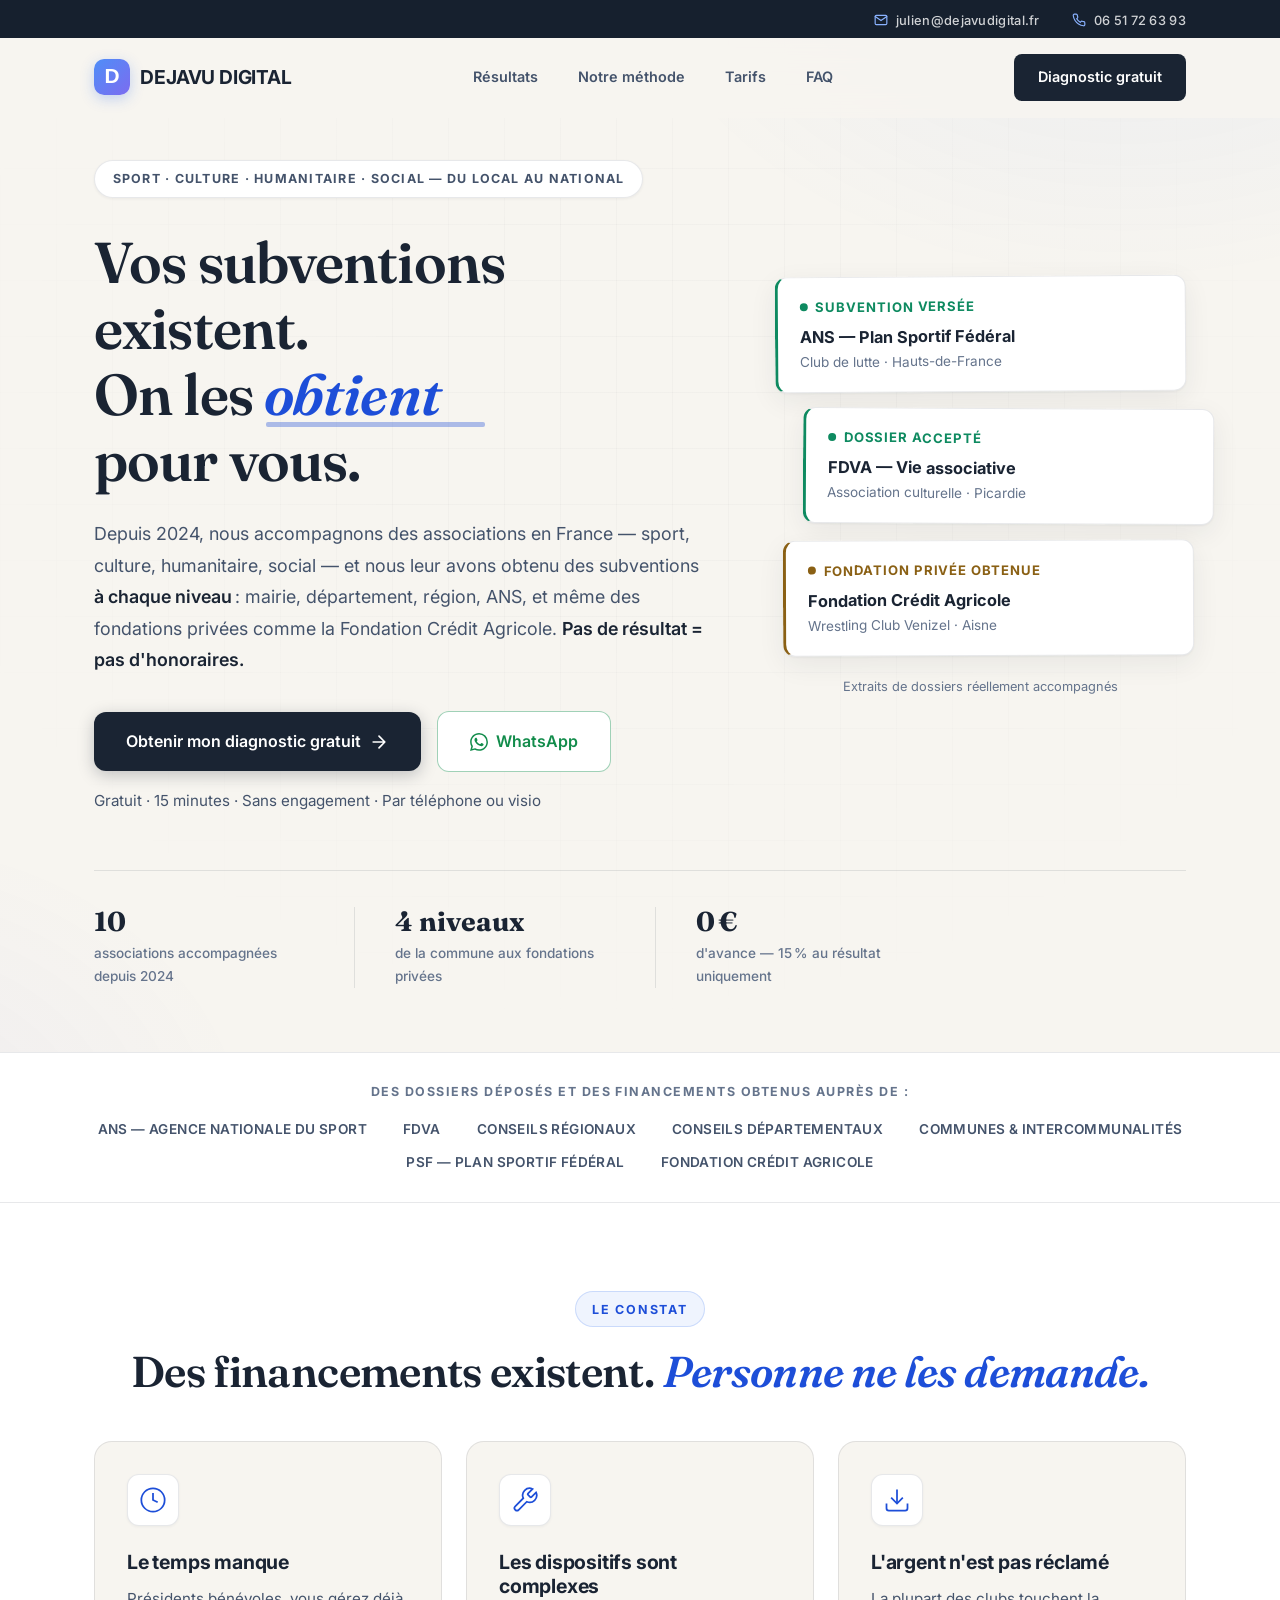
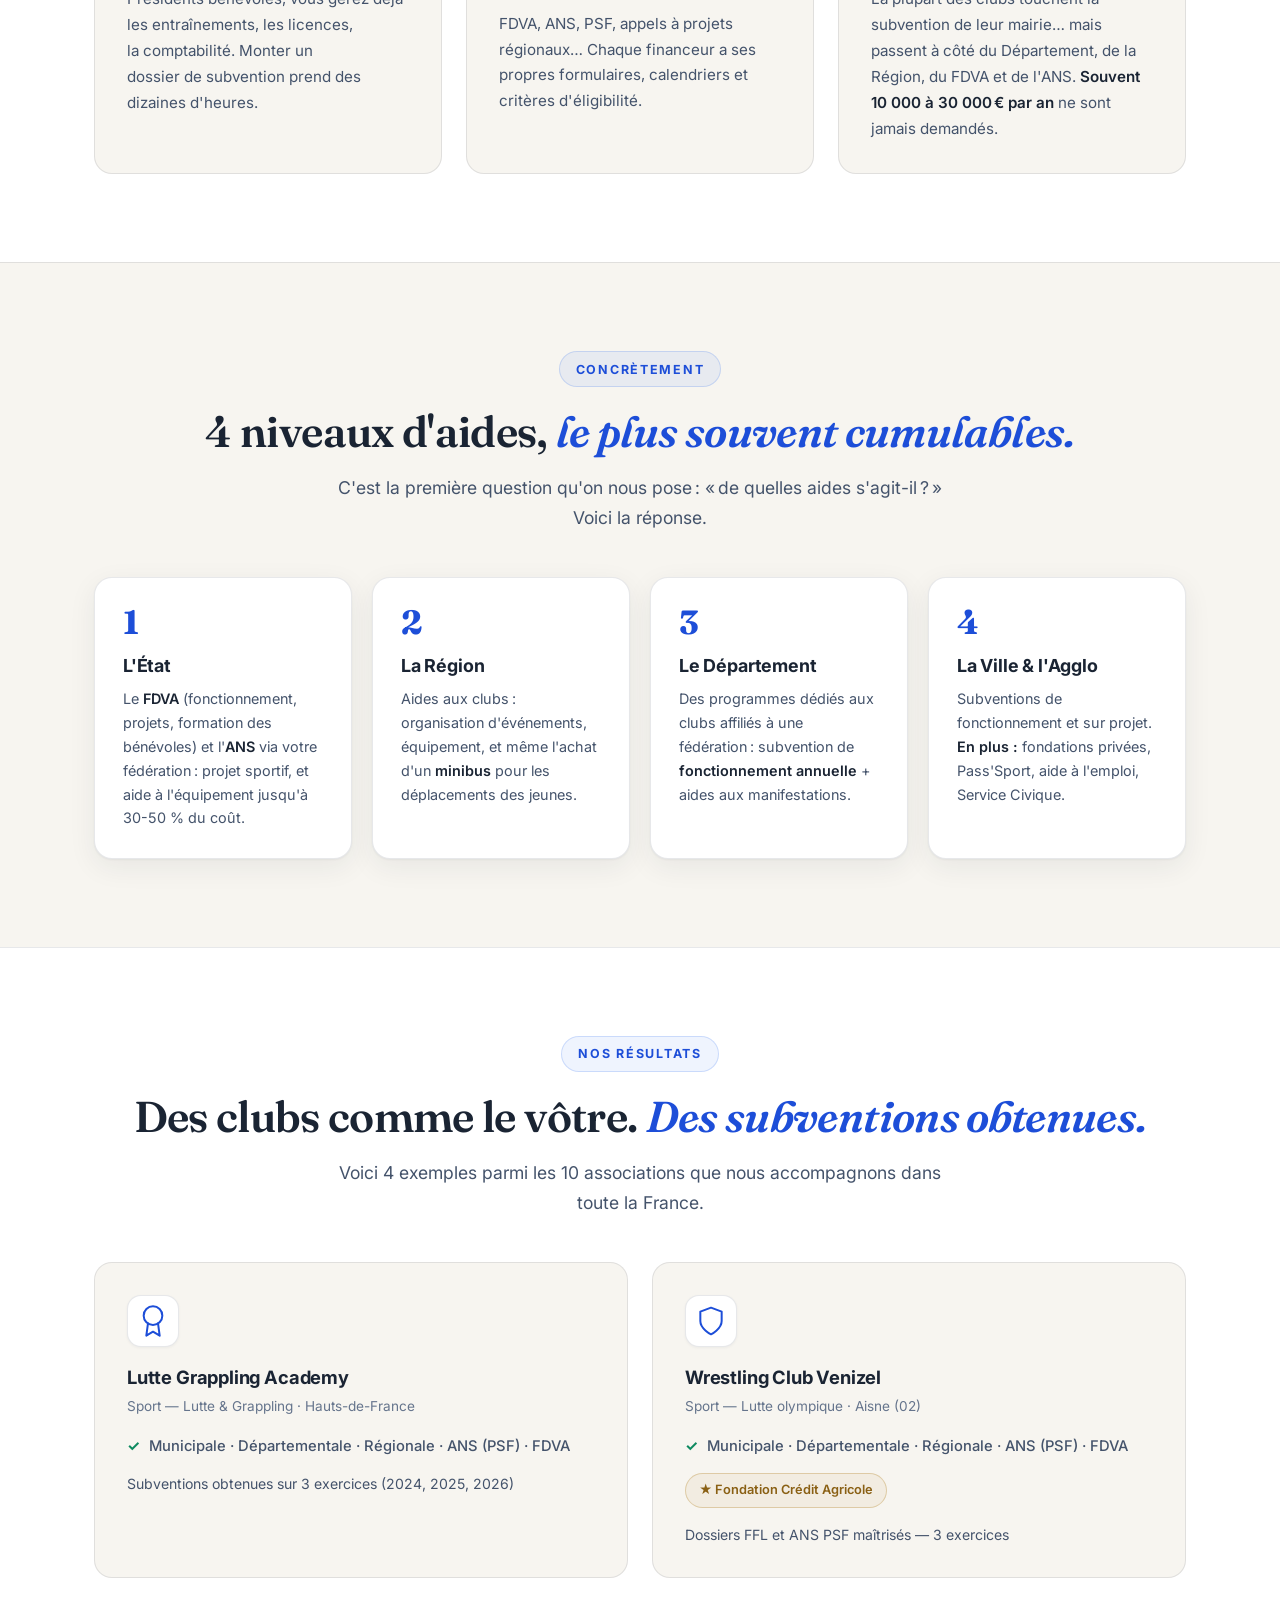
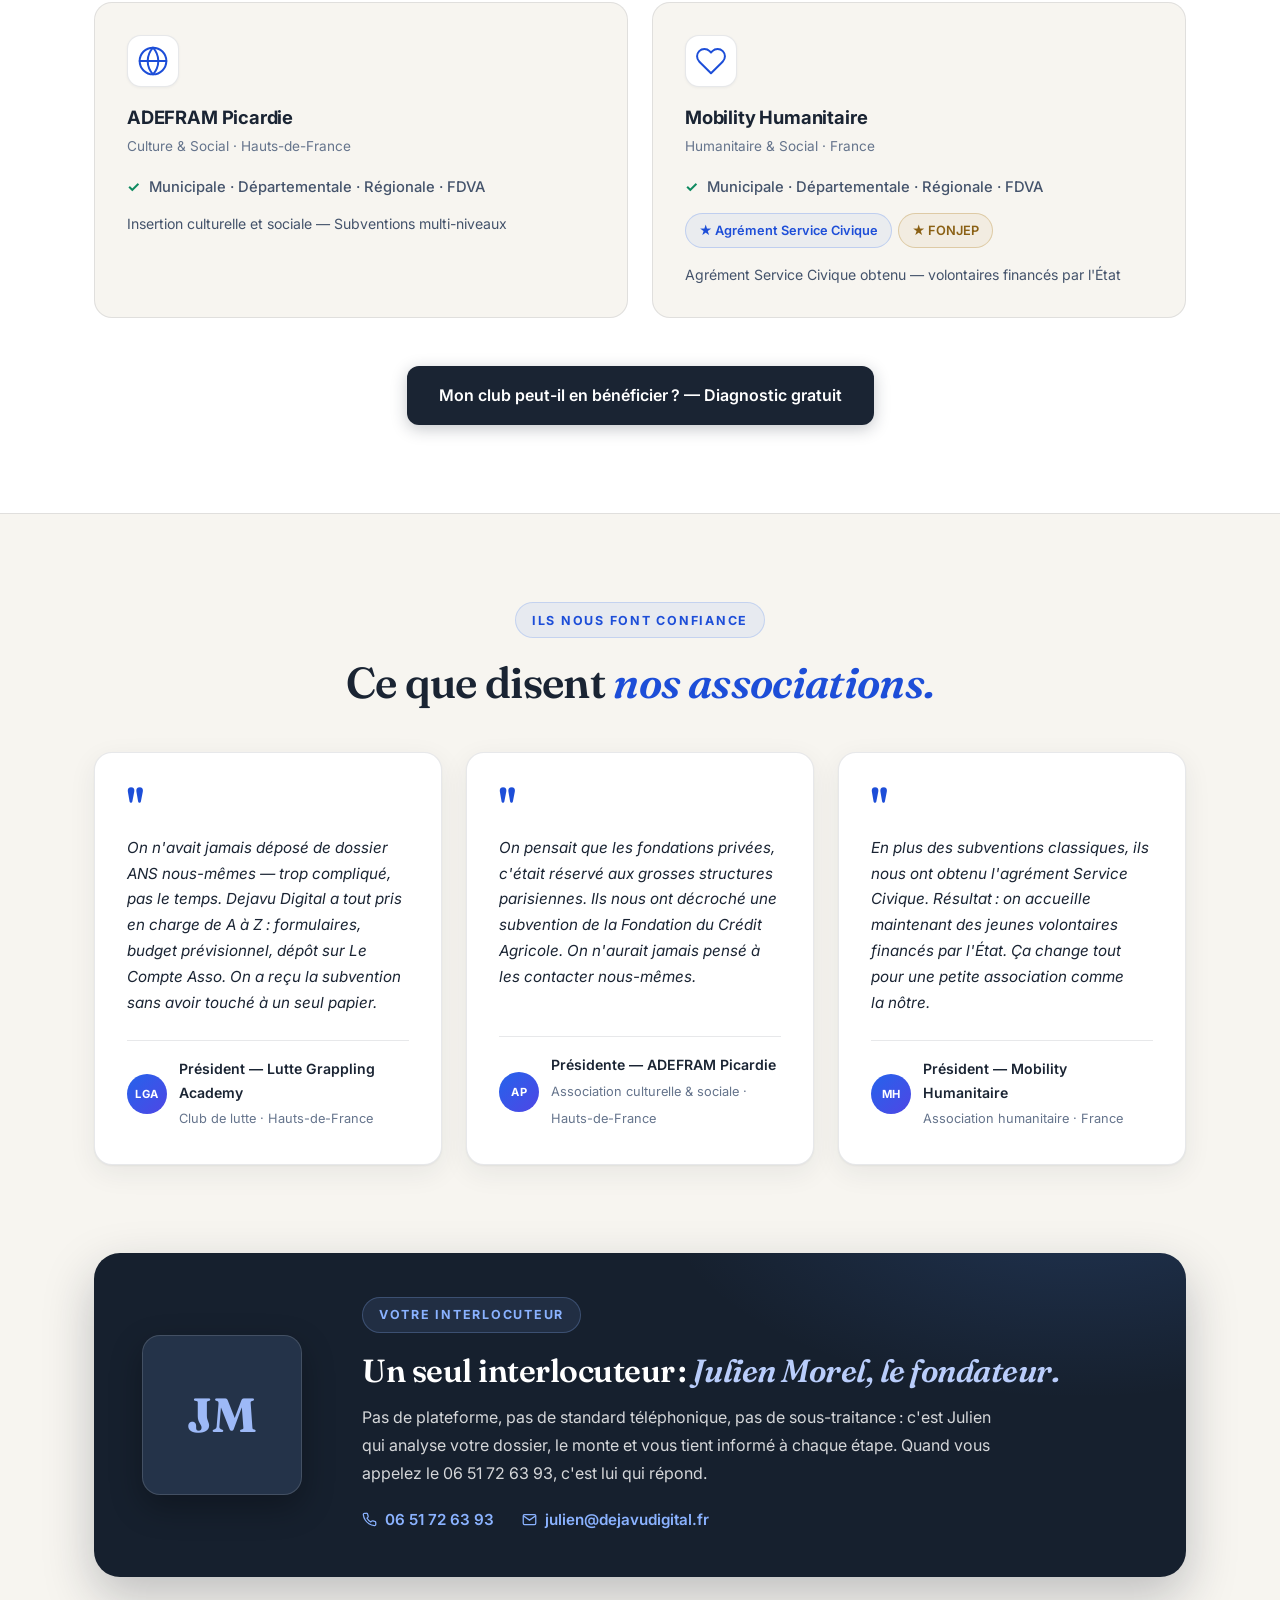
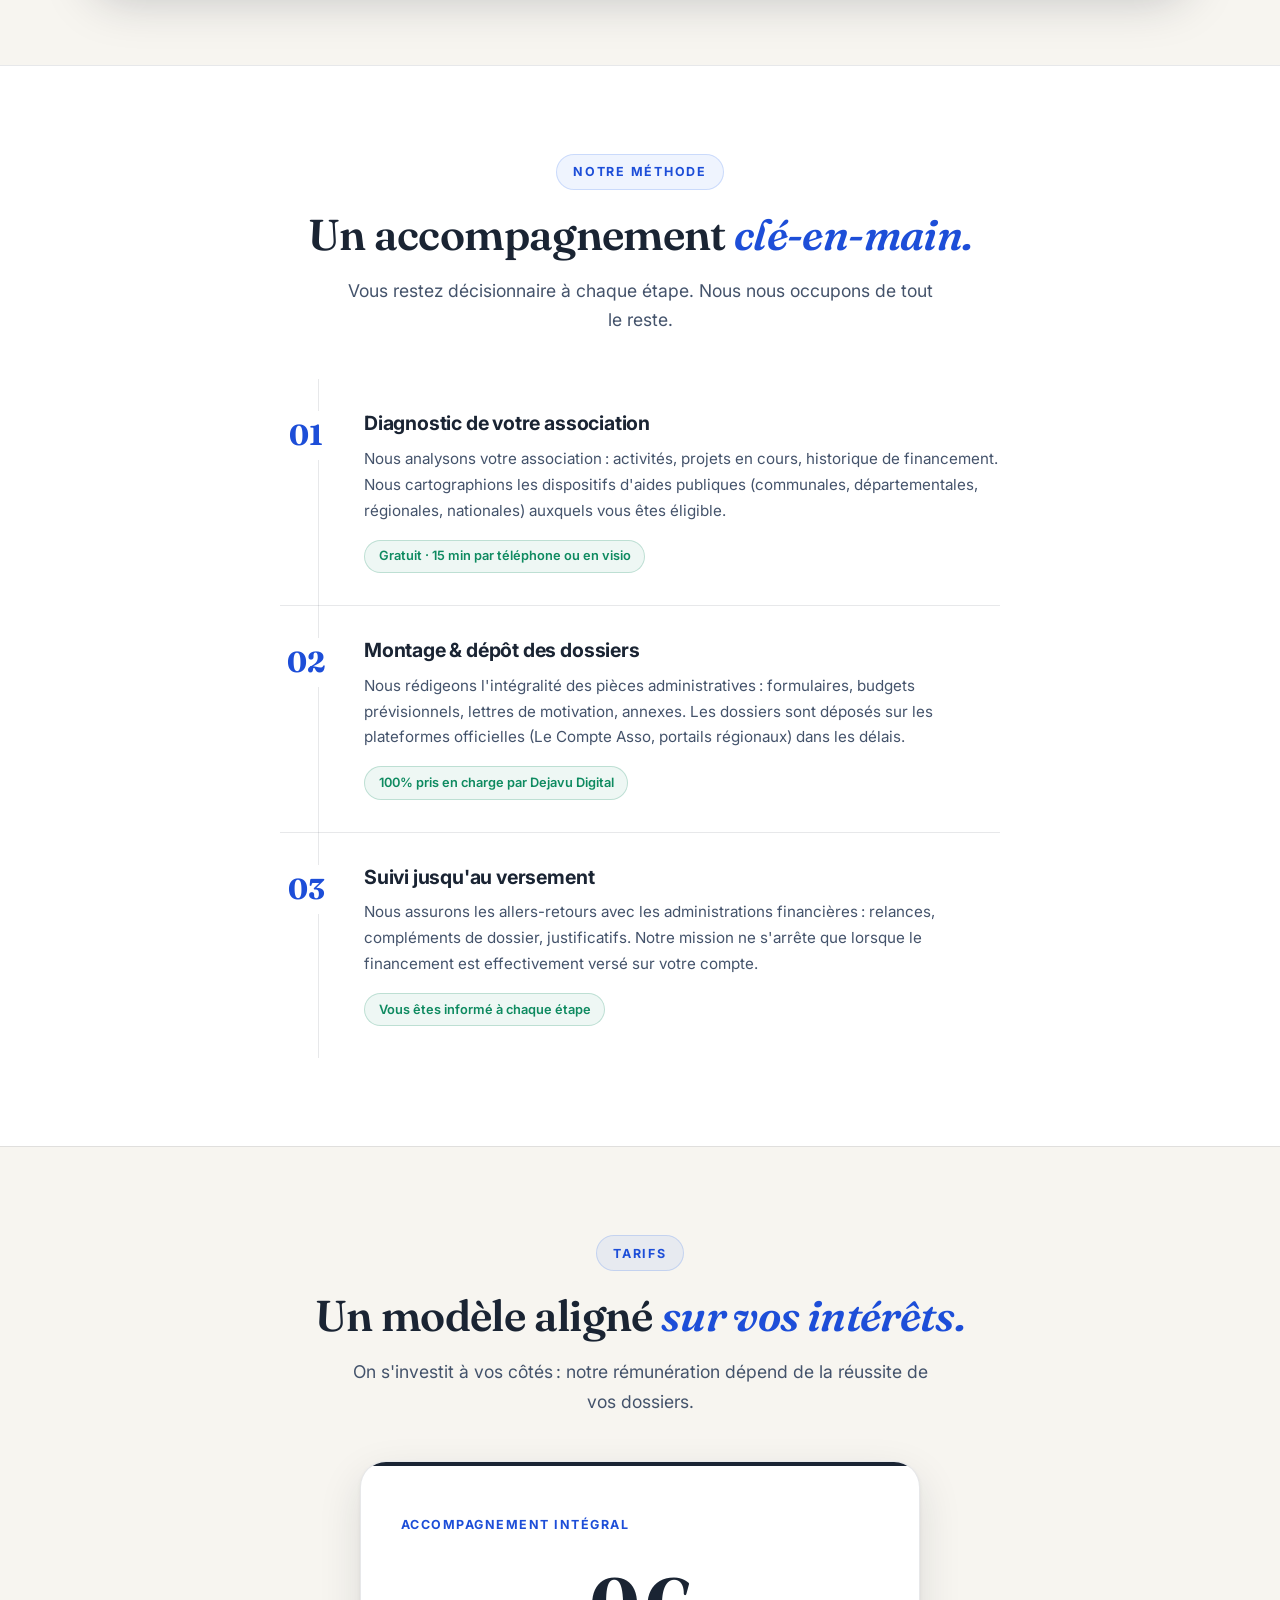
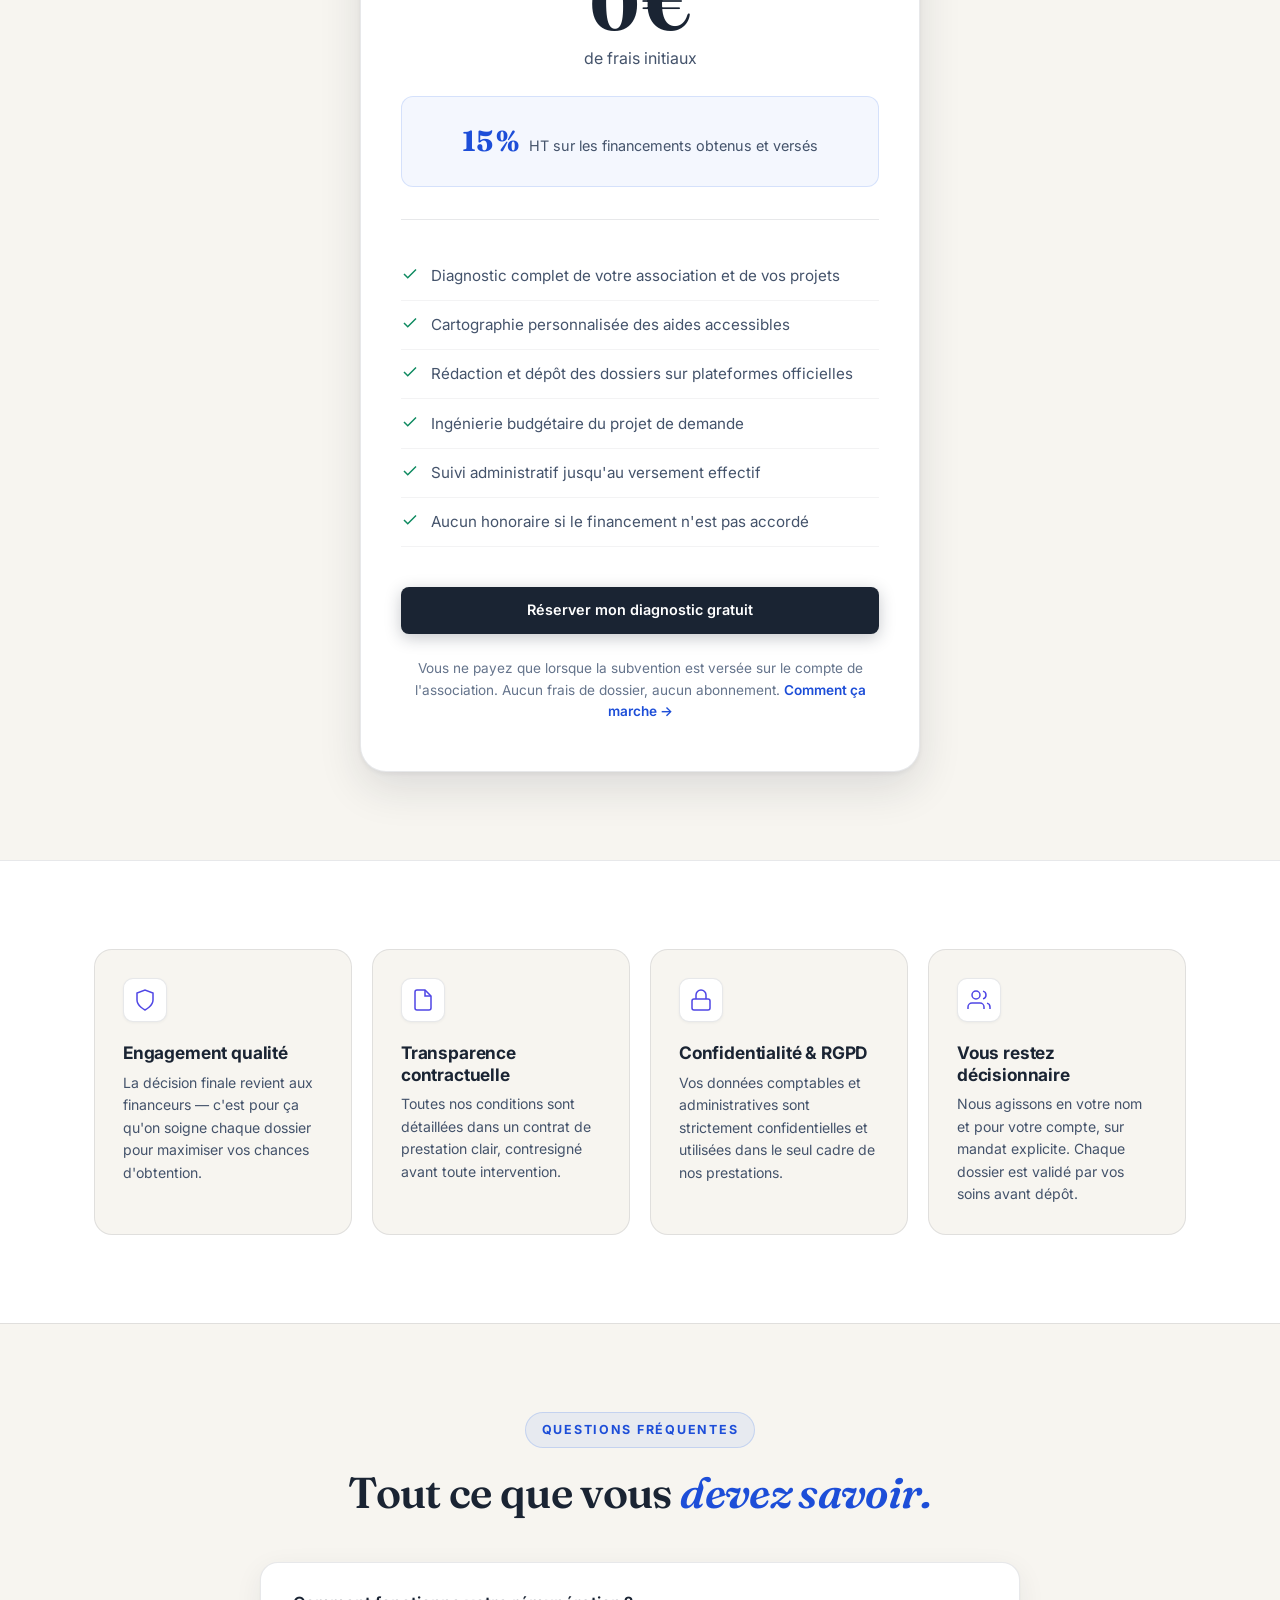
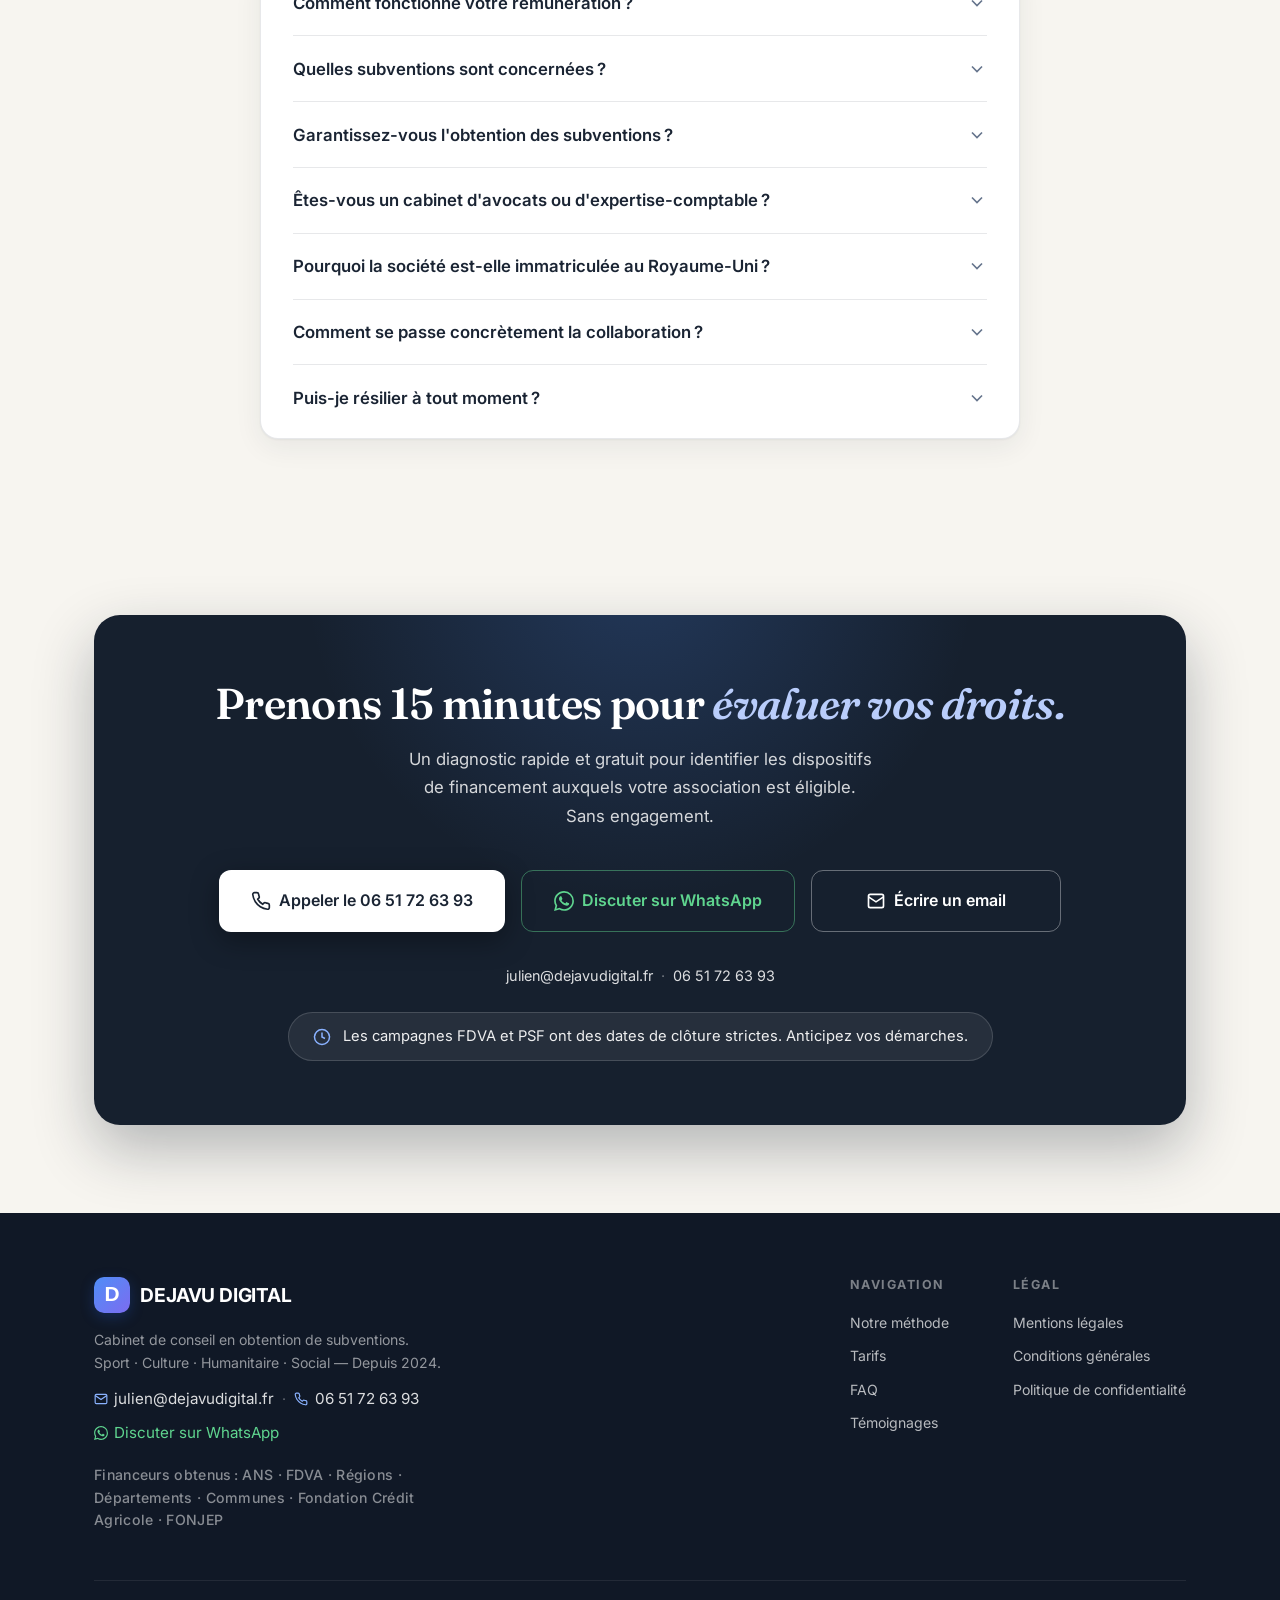
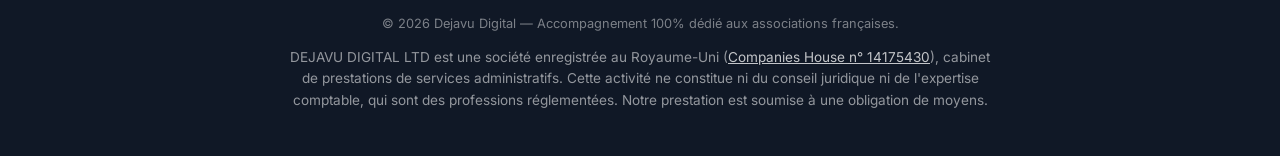
==== commit d99aaeec: "SEO: vrais fichiers favicon (Google) au lieu du data-URI inline - Le data-URI SVG inline n'etait pas" ====
--- a/index.html
+++ b/index.html
@@ -15,8 +15,13 @@
     <link
         href="https://fonts.googleapis.com/css2?family=Inter:wght@400;500;600;700&family=Fraunces:opsz,wght@9..144,600;9..144,700&display=swap"
         rel="stylesheet">
-    <!-- Favicon -->
-    <link rel="icon" type="image/svg+xml" href="data:image/svg+xml,%3Csvg xmlns='http://www.w3.org/2000/svg' viewBox='0 0 100 100'%3E%3Crect width='100' height='100' rx='22' fill='url(%23g)'/%3E%3Cdefs%3E%3ClinearGradient id='g' x1='0' y1='0' x2='1' y2='1'%3E%3Cstop offset='0%25' stop-color='%234f8ef7'/%3E%3Cstop offset='100%25' stop-color='%237c6cf0'/%3E%3C/linearGradient%3E%3C/defs%3E%3Ctext x='50' y='68' font-family='Inter,sans-serif' font-size='58' font-weight='700' fill='white' text-anchor='middle'%3ED%3C/text%3E%3C/svg%3E">
+    <!-- Favicon (vrais fichiers crawlables par Google) -->
+    <link rel="icon" href="/favicon.ico" sizes="any">
+    <link rel="icon" type="image/png" sizes="96x96" href="/favicon-96x96.png">
+    <link rel="icon" type="image/svg+xml" href="/logo.svg">
+    <link rel="apple-touch-icon" sizes="180x180" href="/apple-touch-icon.png">
+    <link rel="manifest" href="/site.webmanifest">
+    <meta name="theme-color" content="#16202e">
 
     <!-- Open Graph -->
     <meta property="og:title" content="Dejavu Digital — Subventions pour Associations">
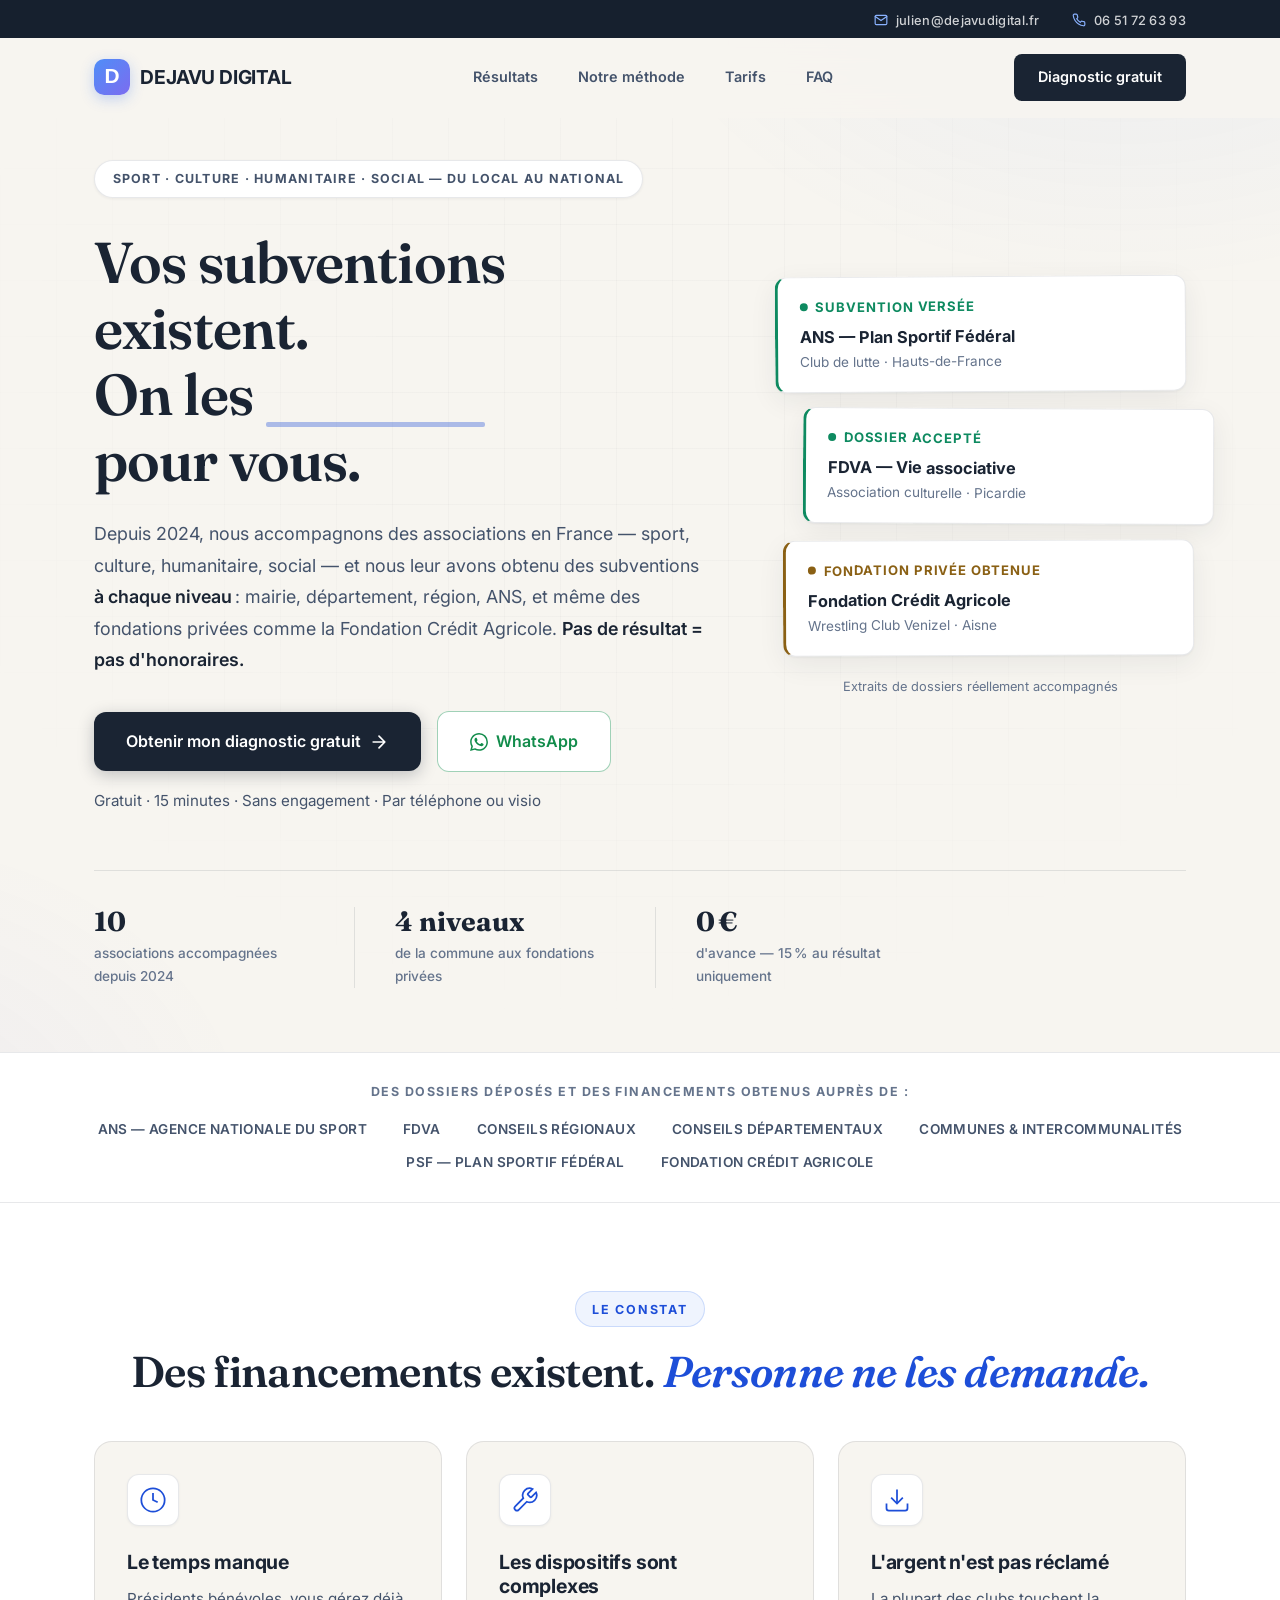
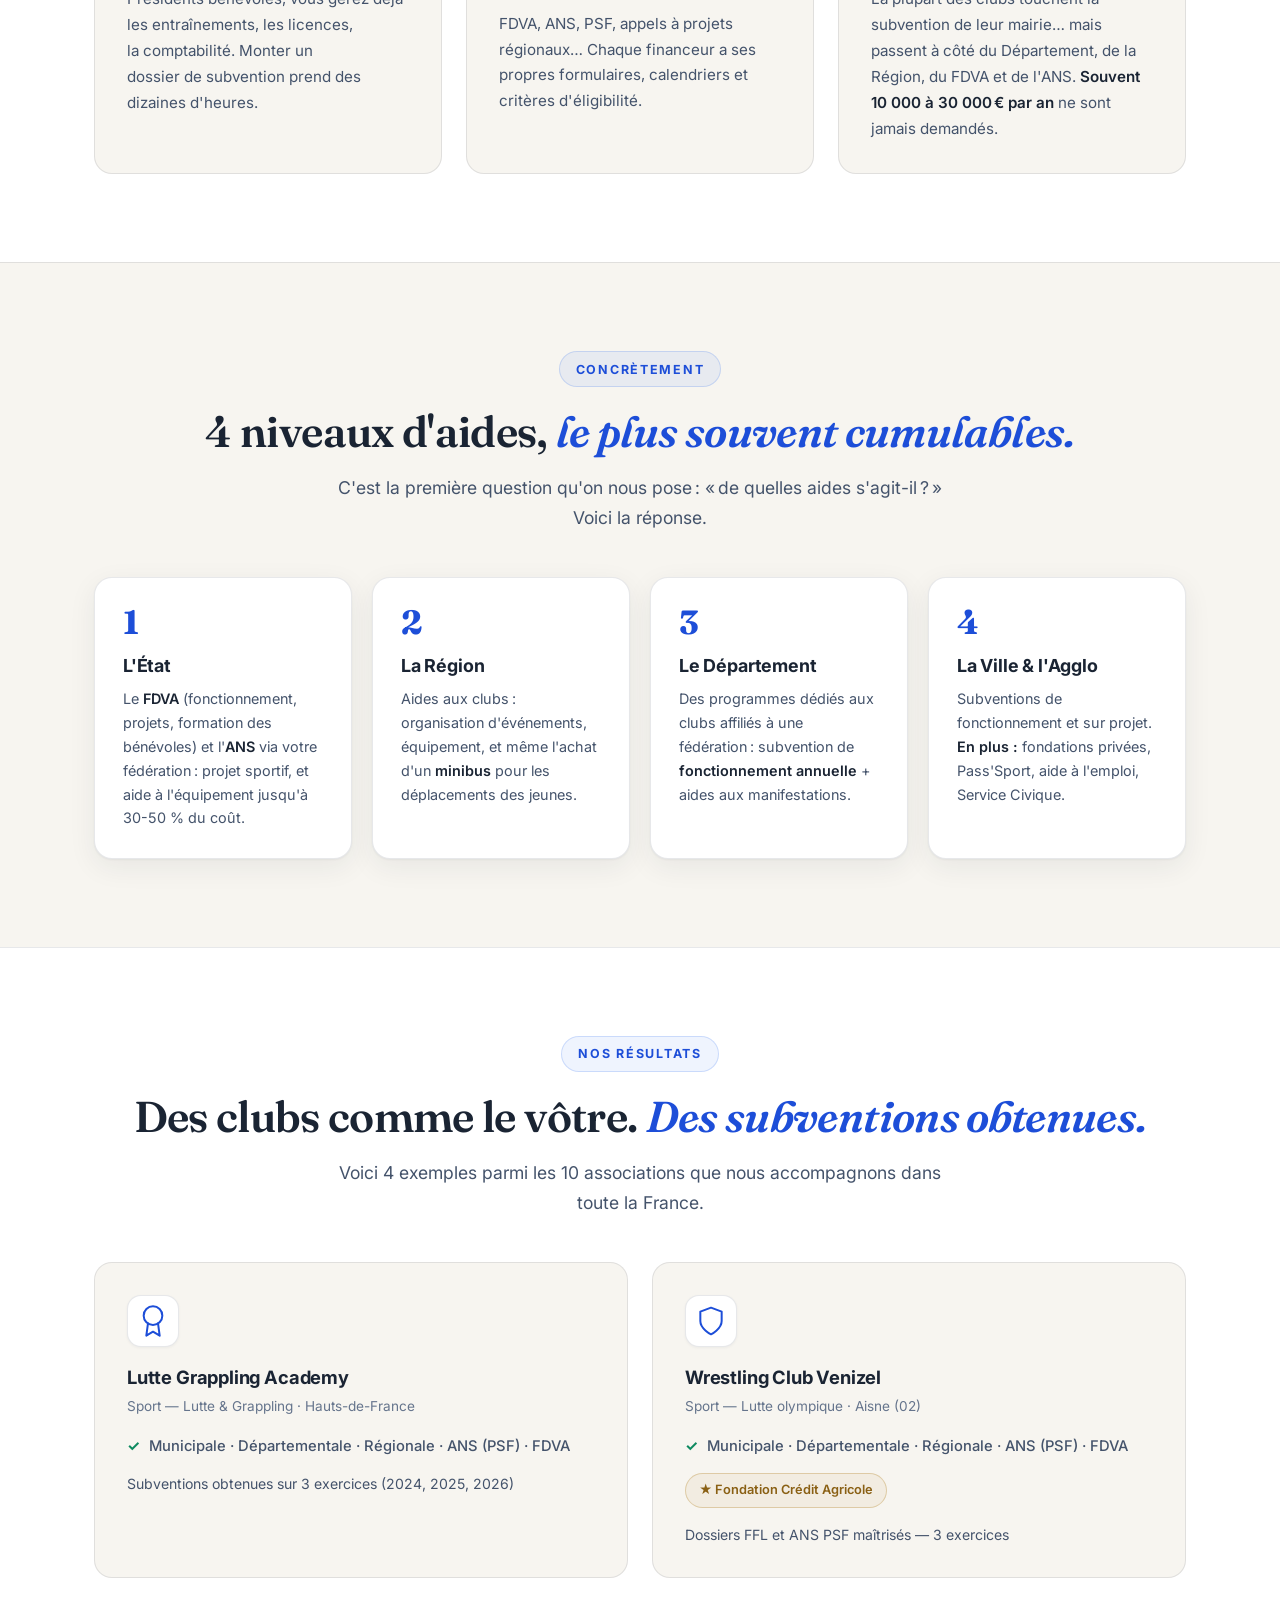
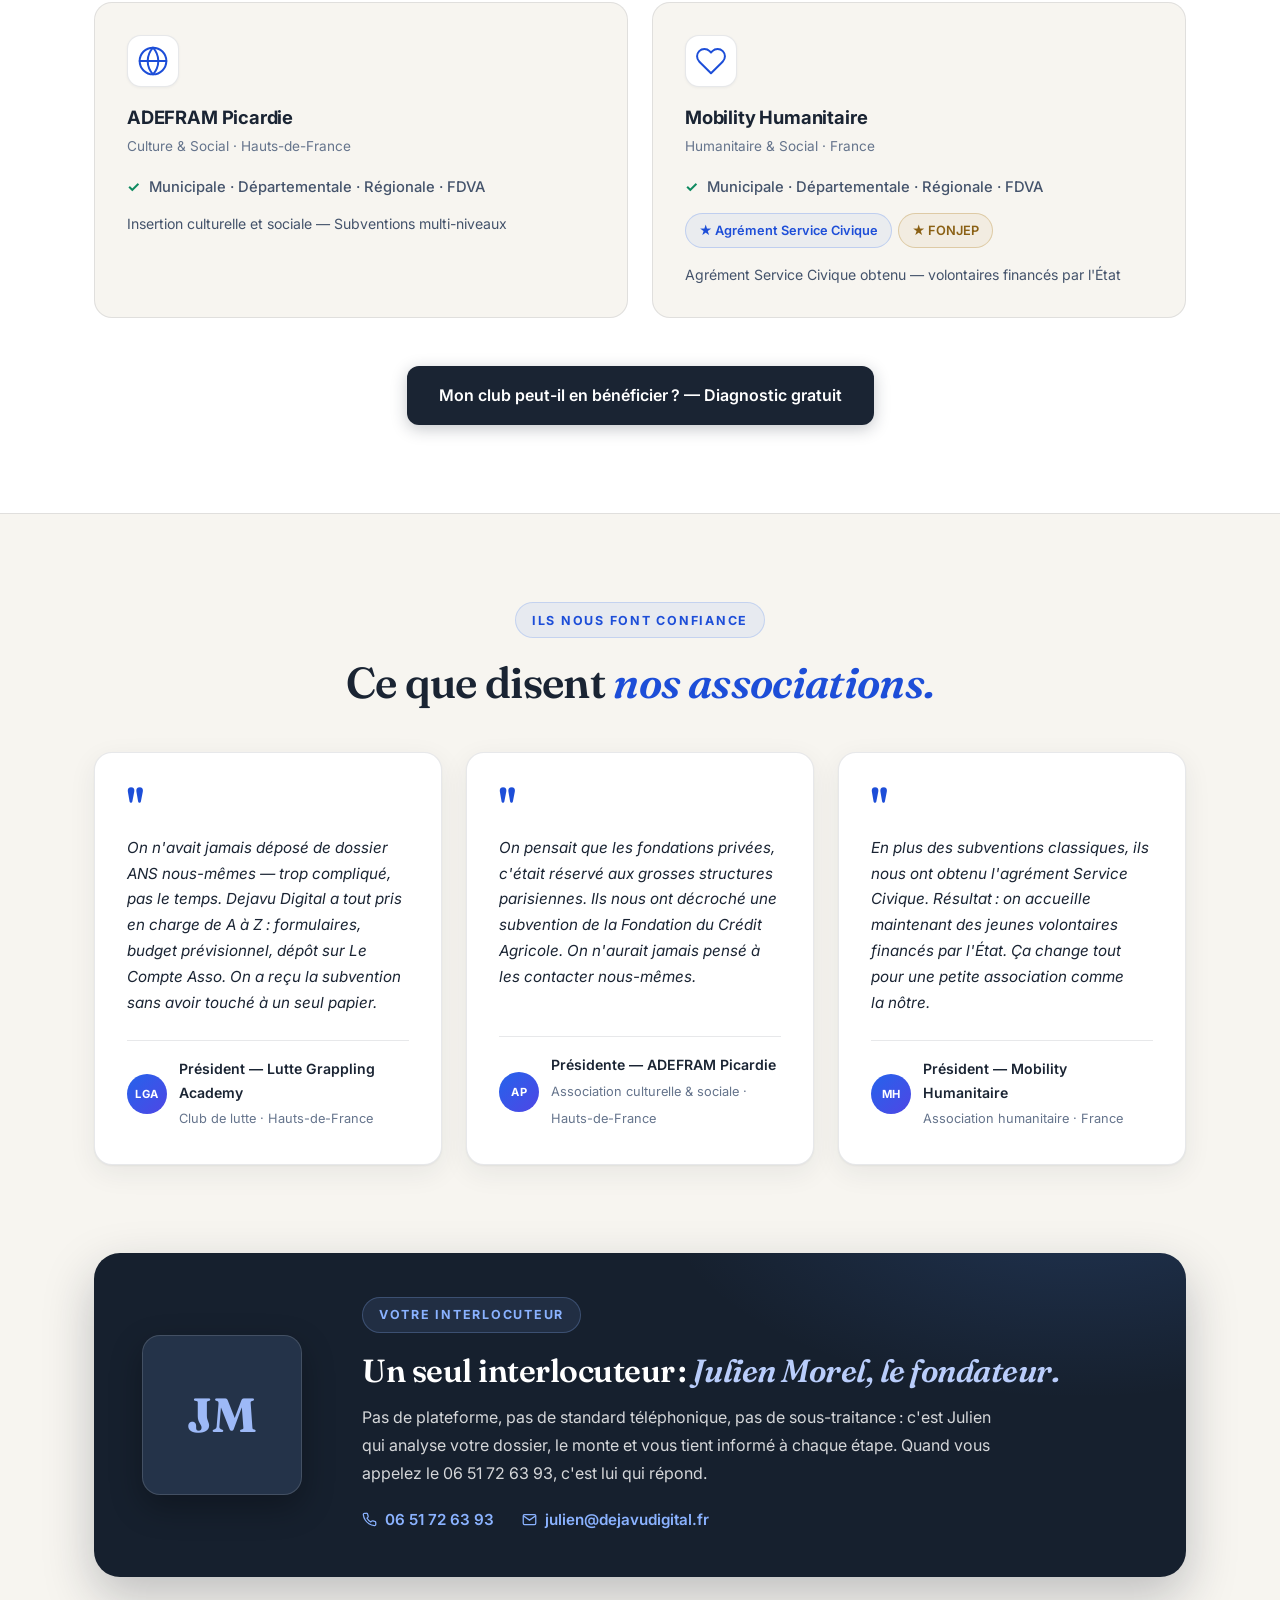
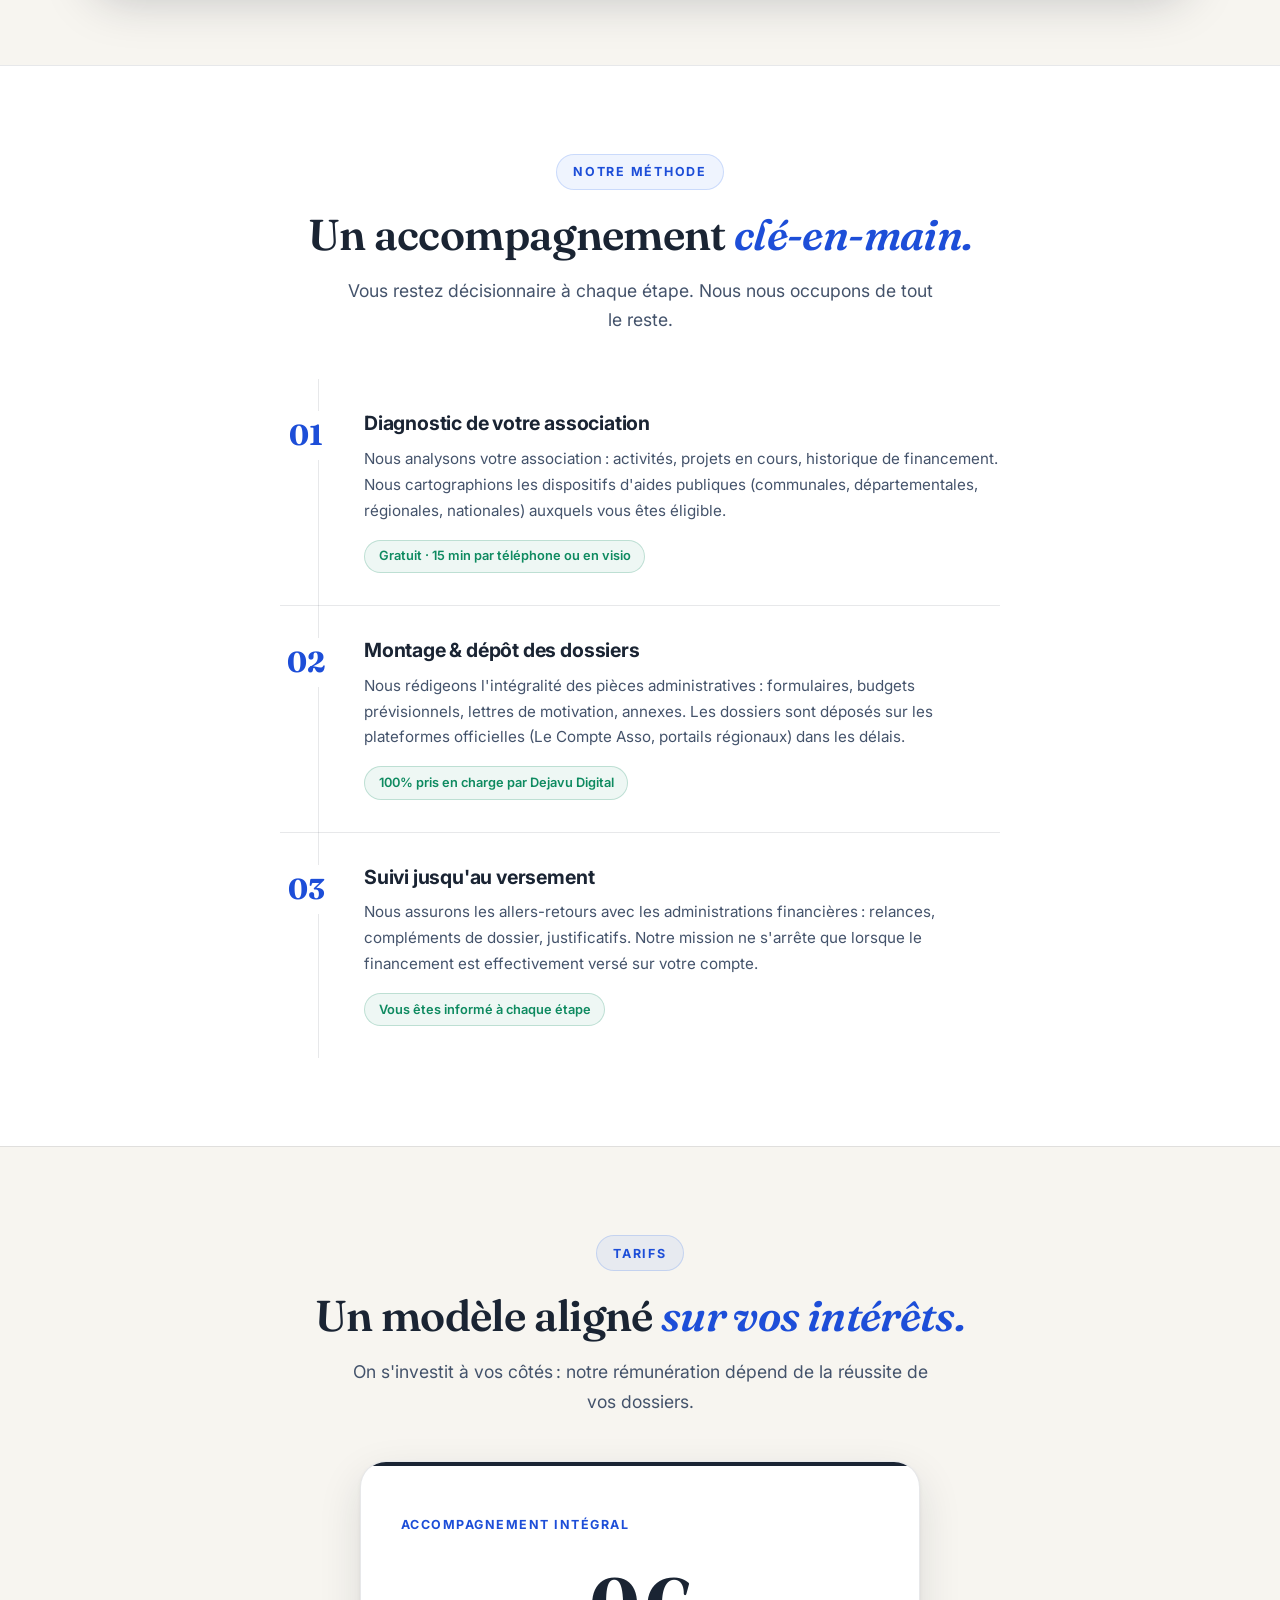
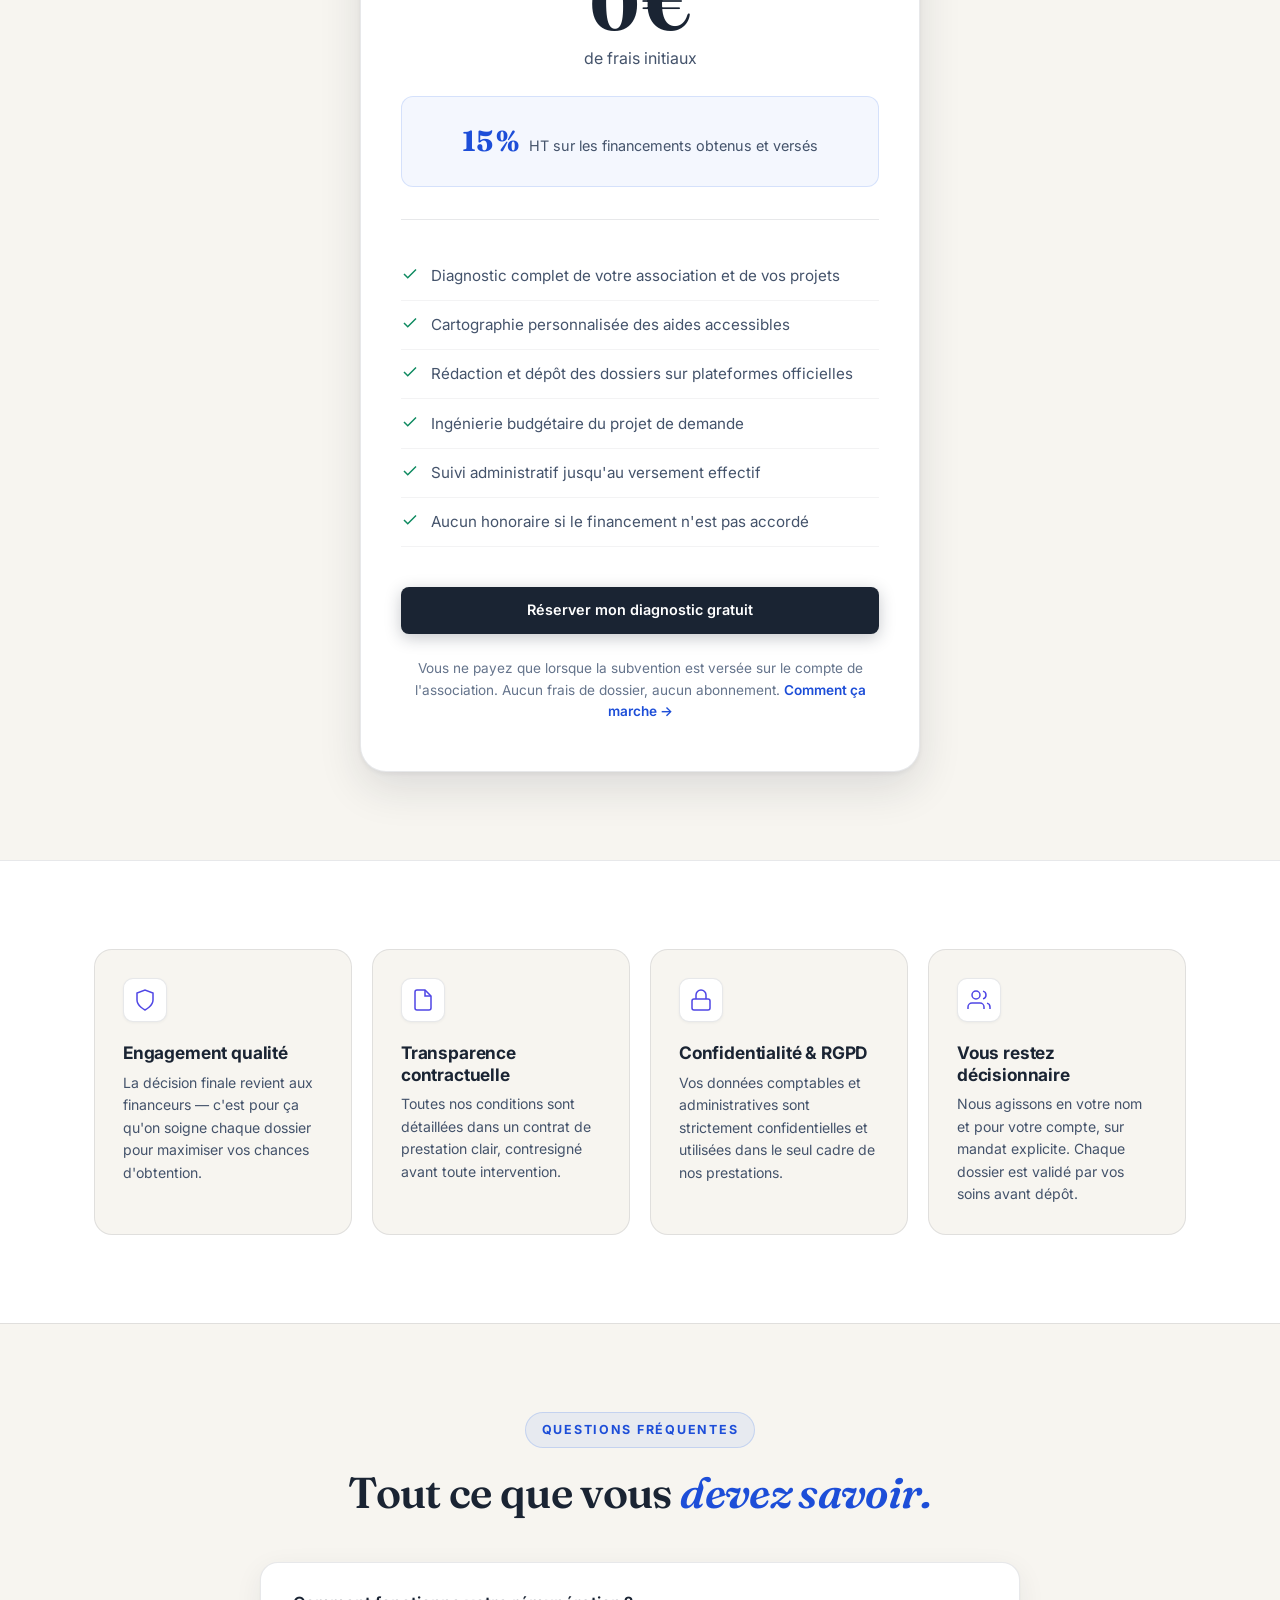
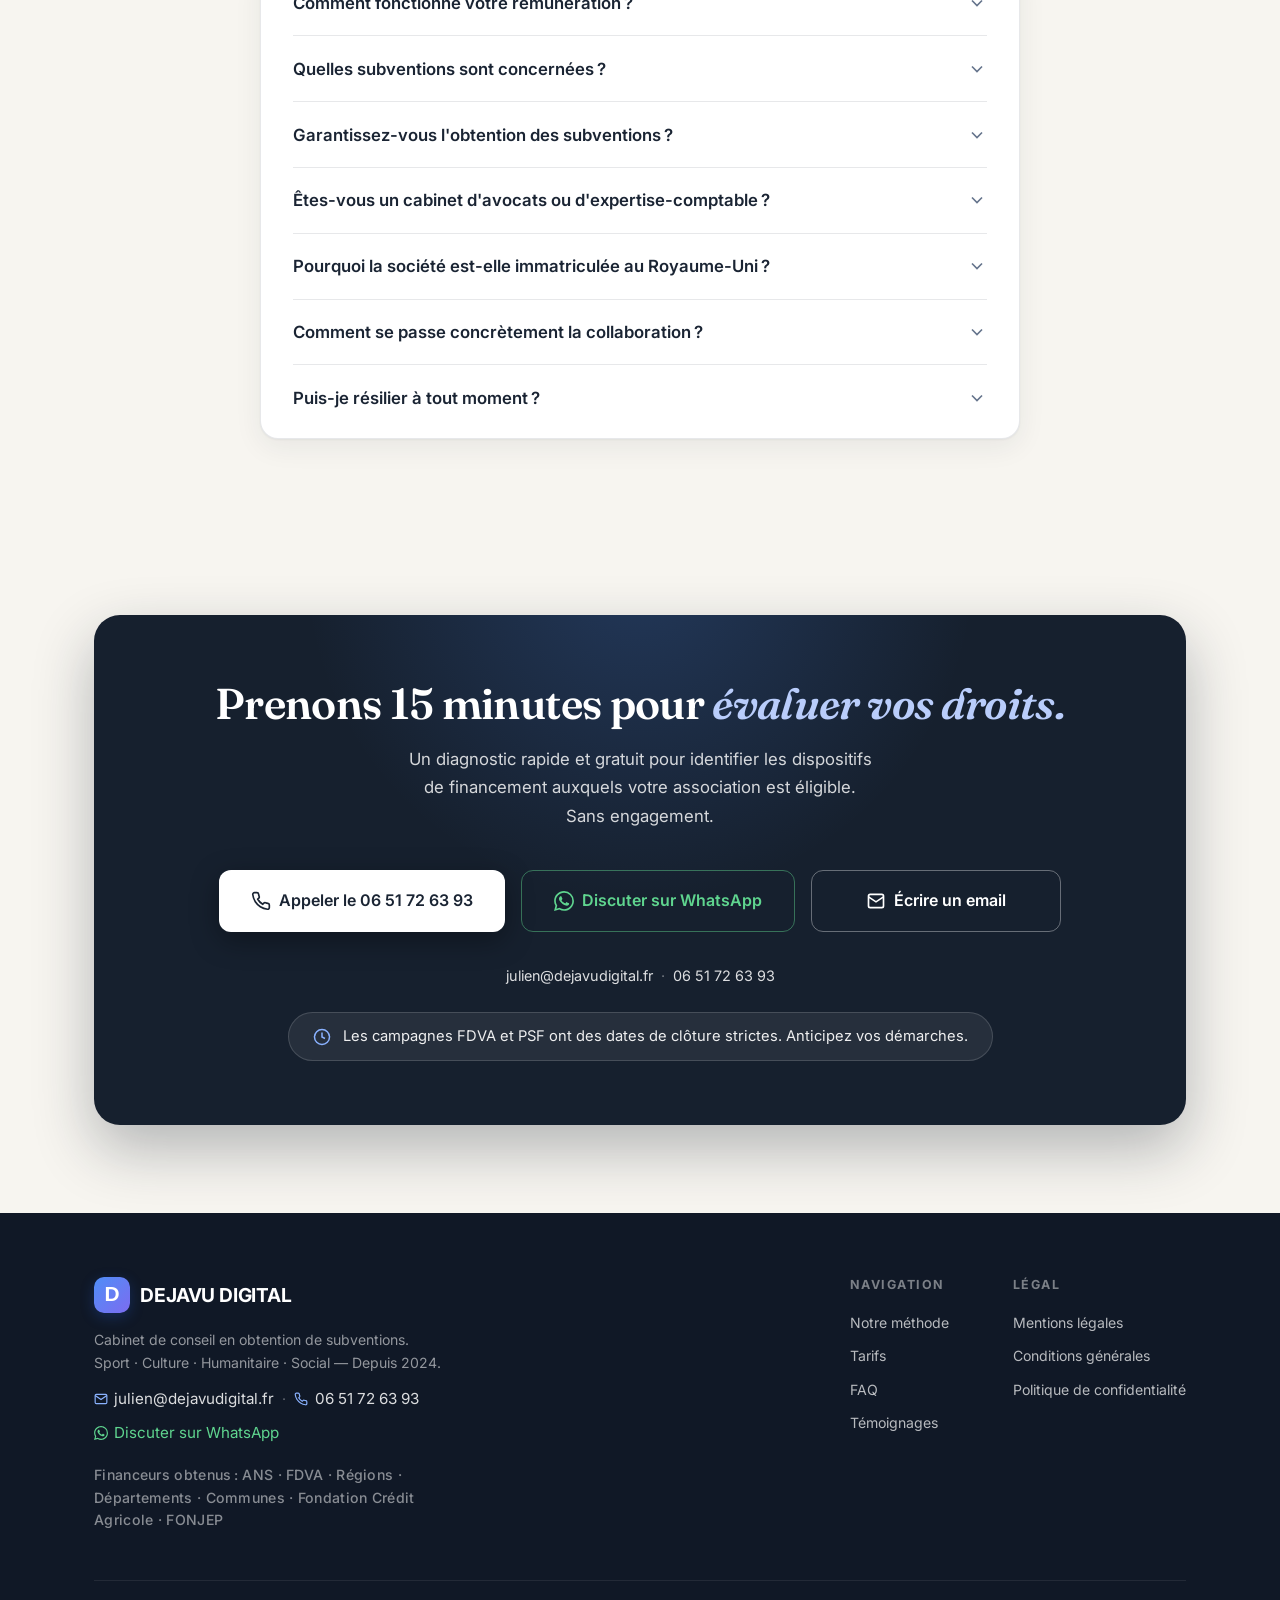
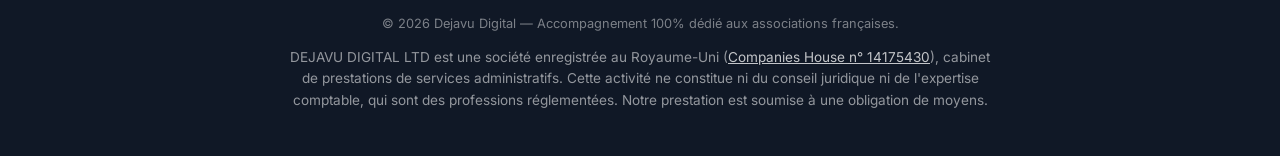
==== commit 3698f839: "SEO: title 46 car + meta description 150 car (anti-troncature Google) - Title raccourci (etait 68 ca" ====
--- a/index.html
+++ b/index.html
@@ -5,8 +5,8 @@
     <meta charset="UTF-8">
     <meta name="viewport" content="width=device-width, initial-scale=1.0">
     <meta name="description"
-        content="Dejavu Digital — Cabinet de conseil en obtention de subventions. 10 associations accompagnées, subventions obtenues à tous les niveaux&#8239;: mairie, département, région, ANS, fondations privées.">
-    <title>Dejavu Digital | Cabinet de Conseil en Subventions pour Associations</title>
+        content="Cabinet de conseil en subventions pour associations — sport, culture, humanitaire, social. 0 € d'avance, 15 % au résultat. 10 associations accompagnées.">
+    <title>Subventions pour associations | Dejavu Digital</title>
     <link rel="canonical" href="https://dejavudigital.fr/">
 
     <!-- Google Fonts -->
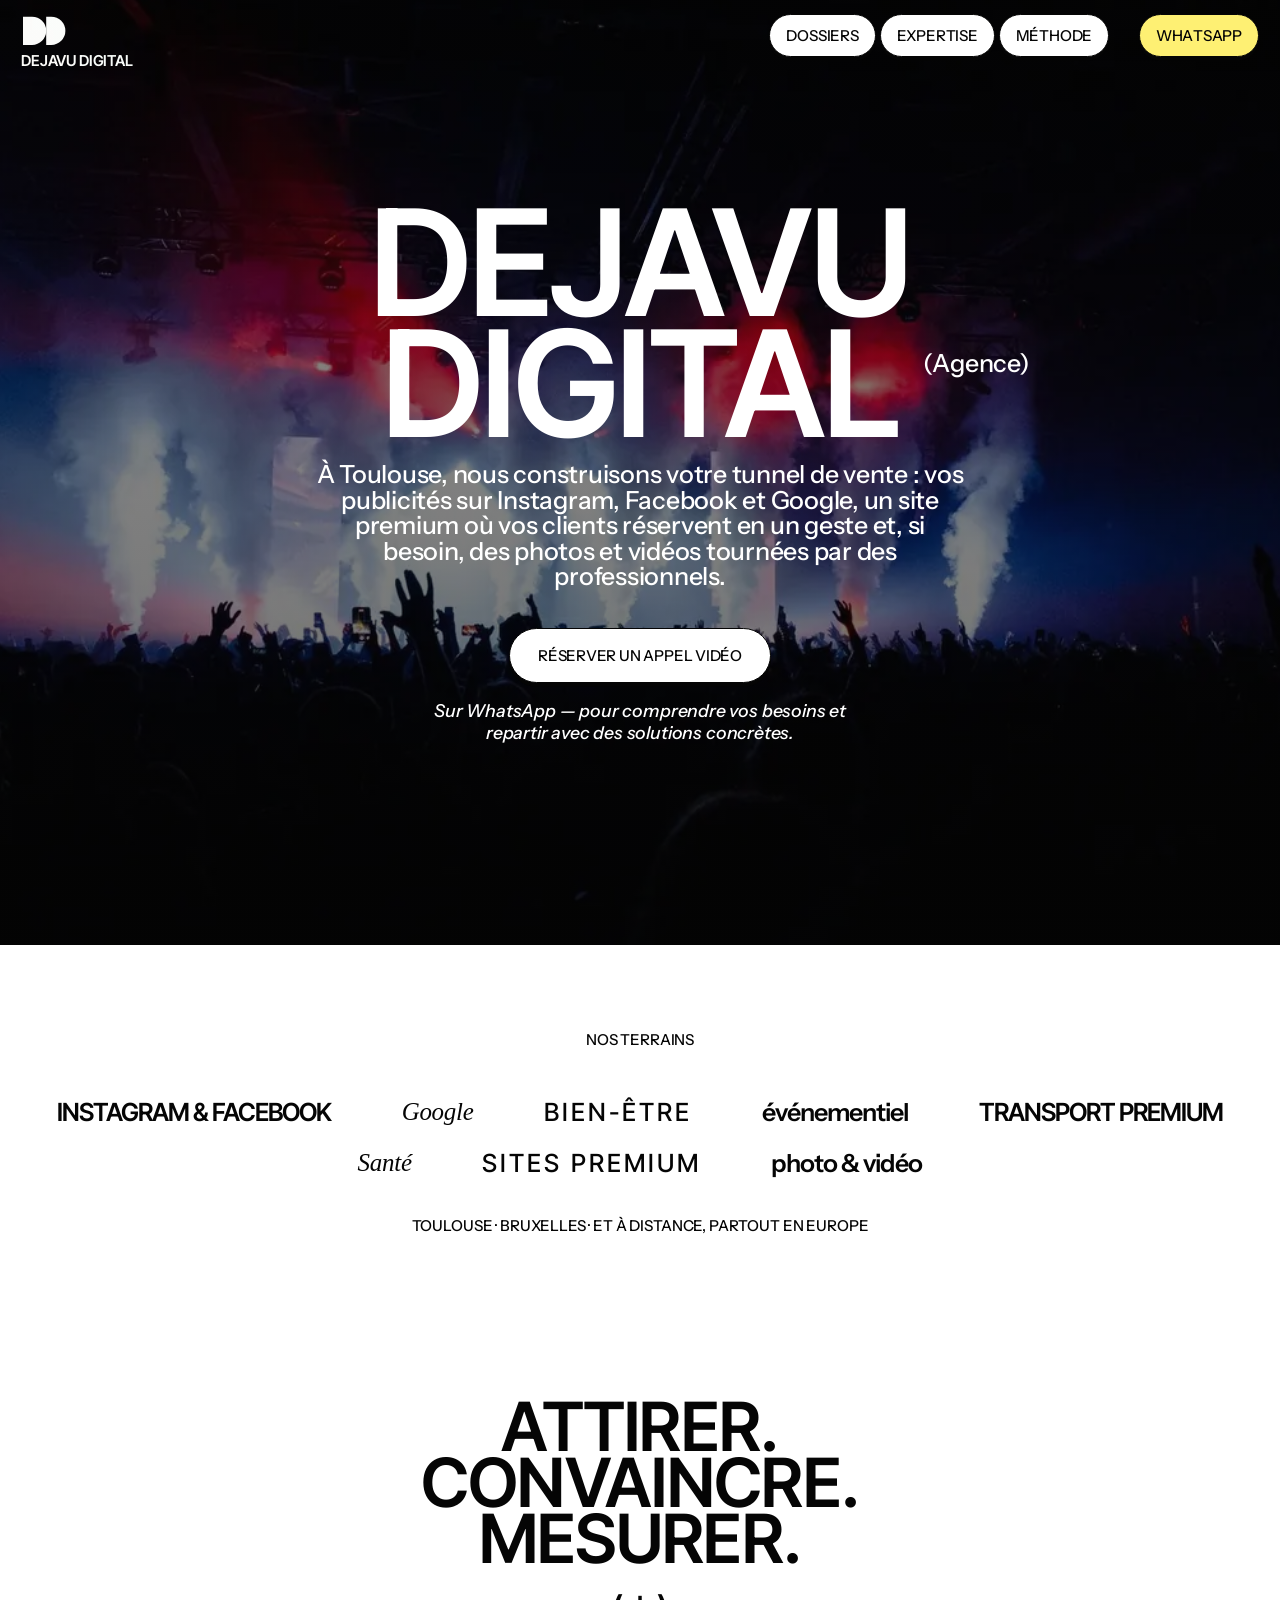
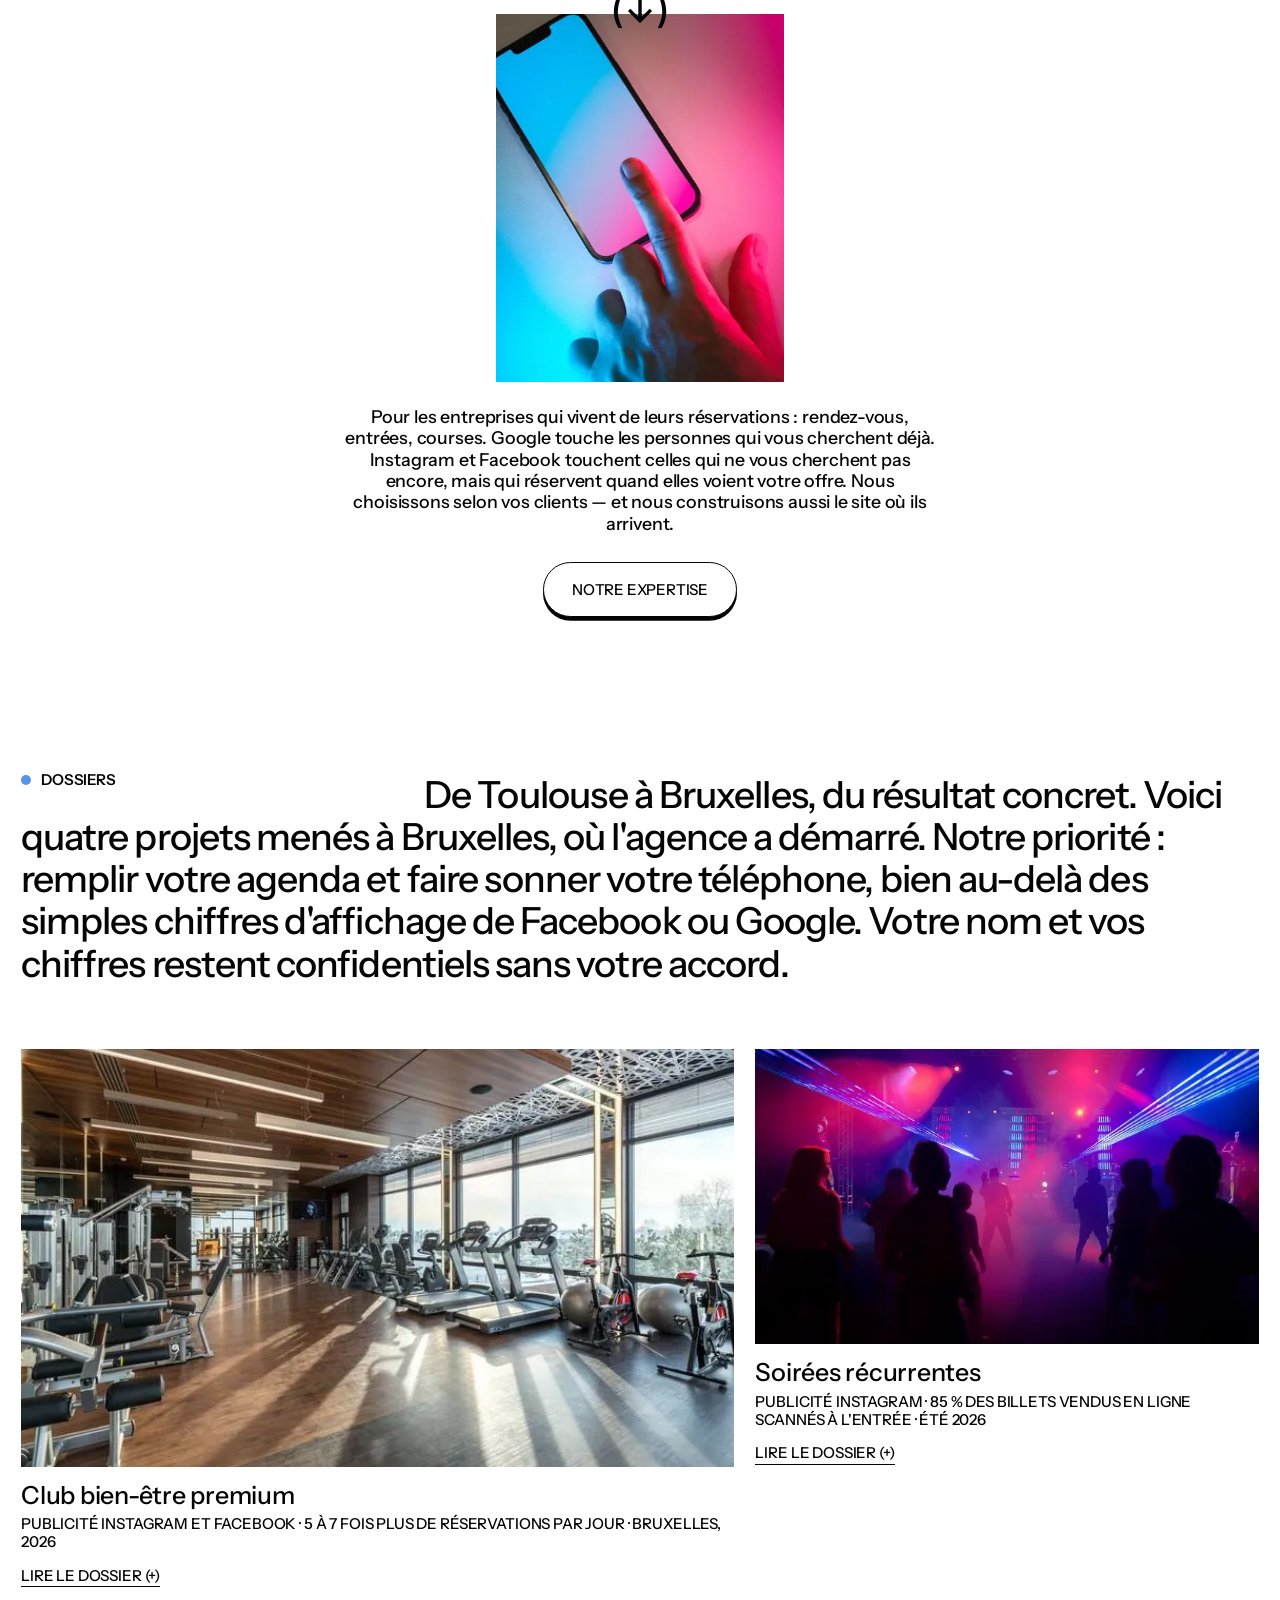
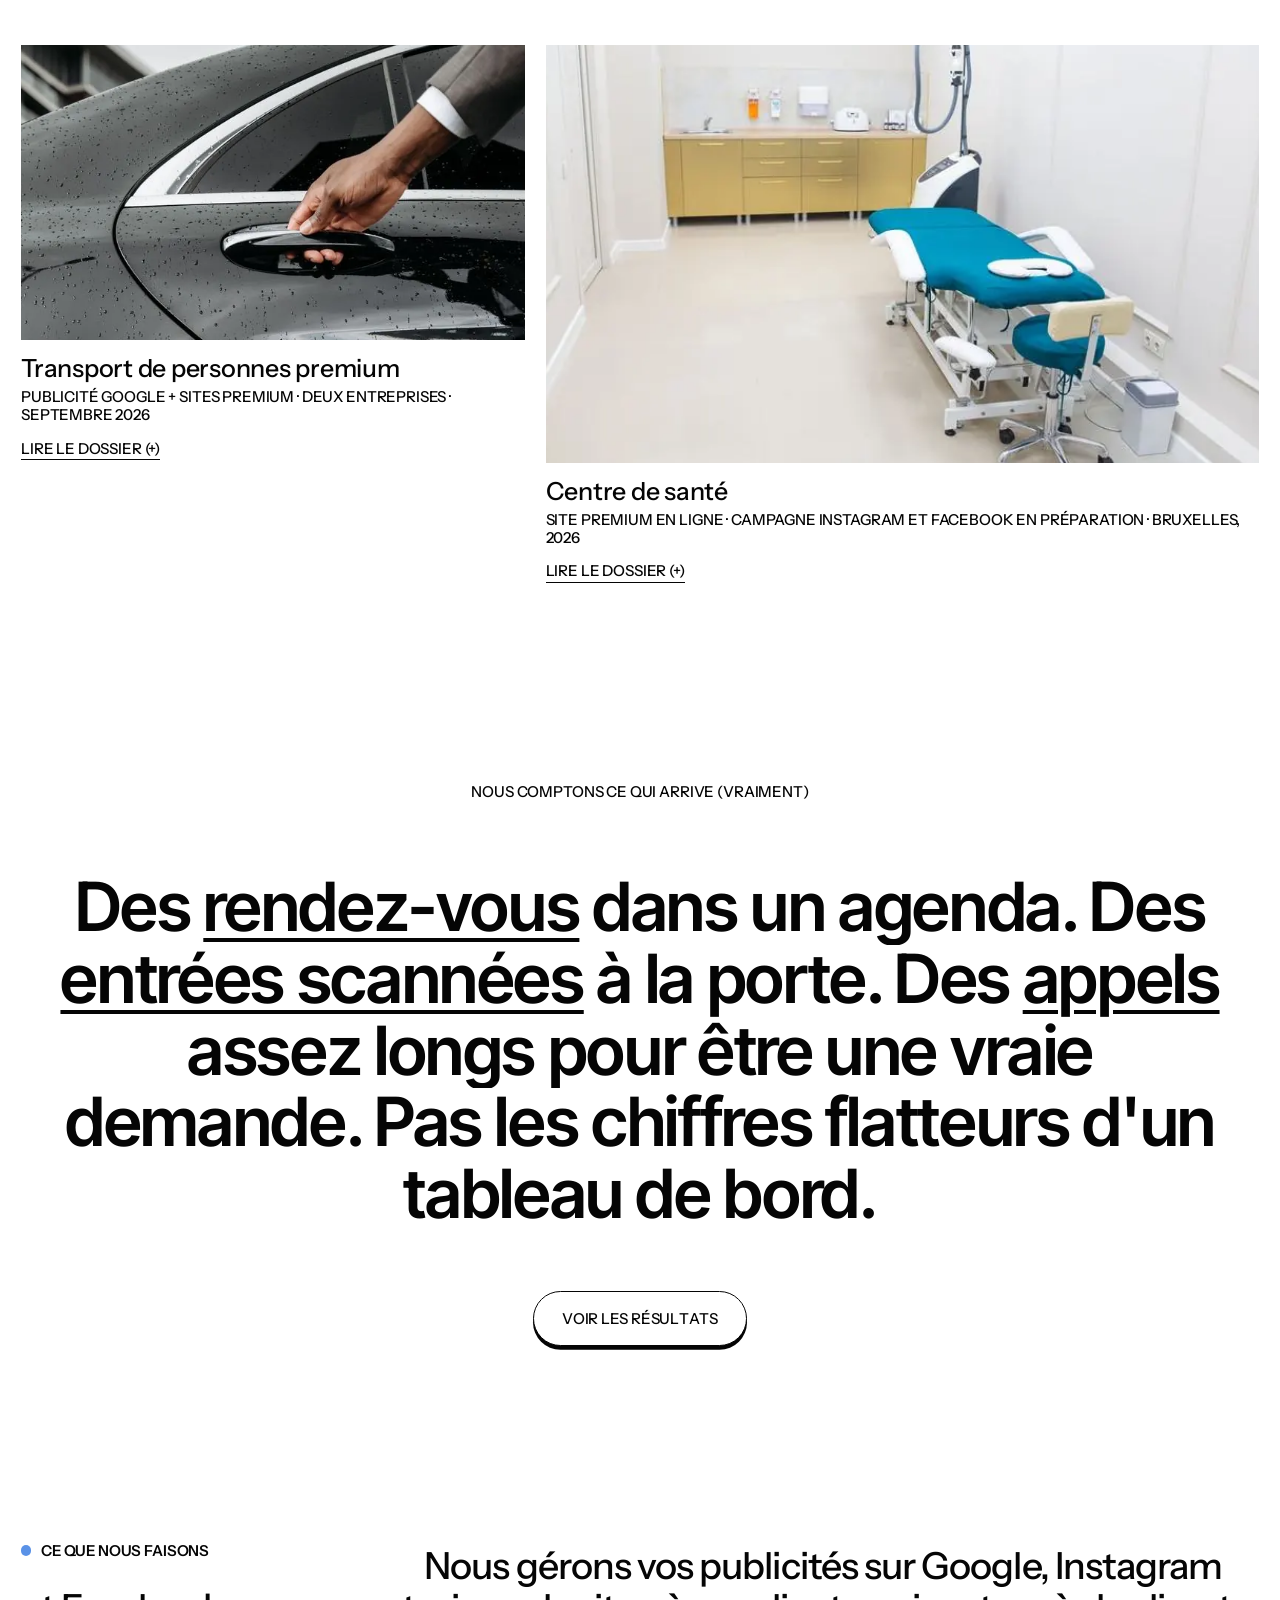
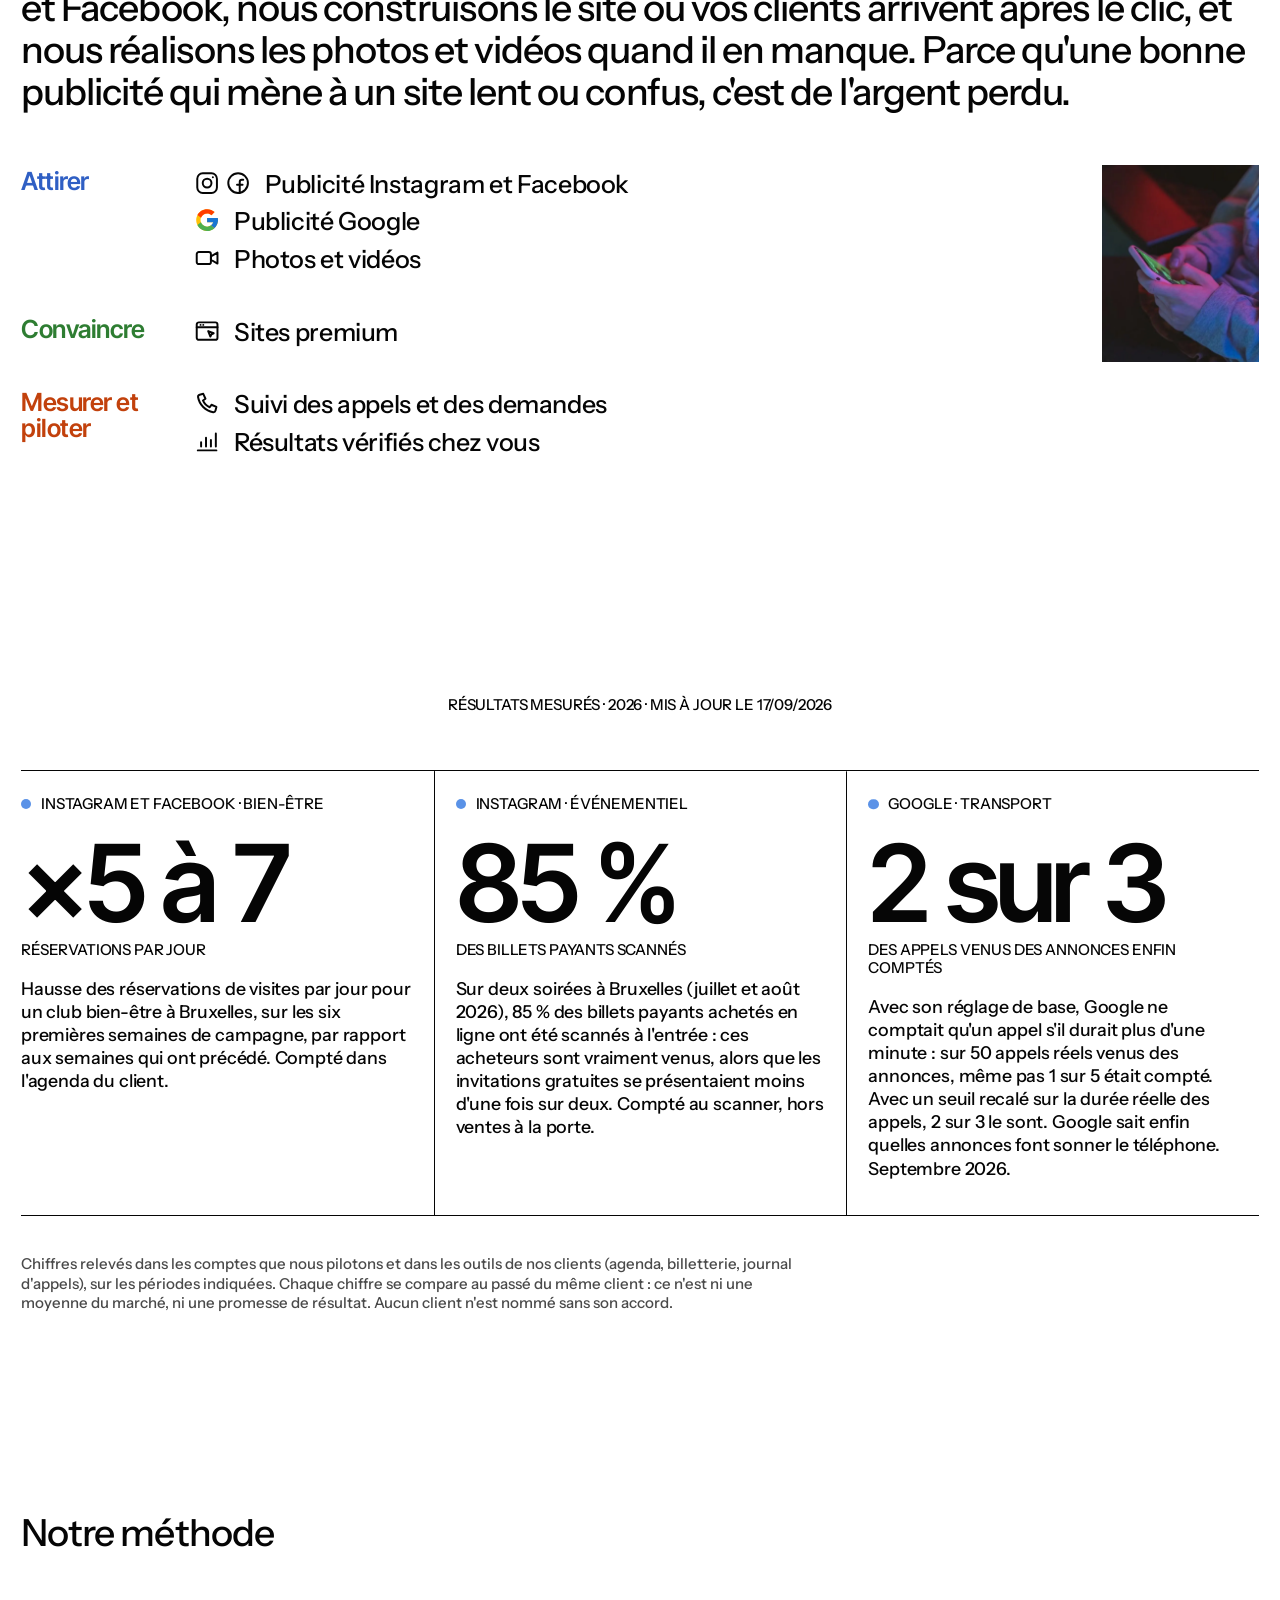
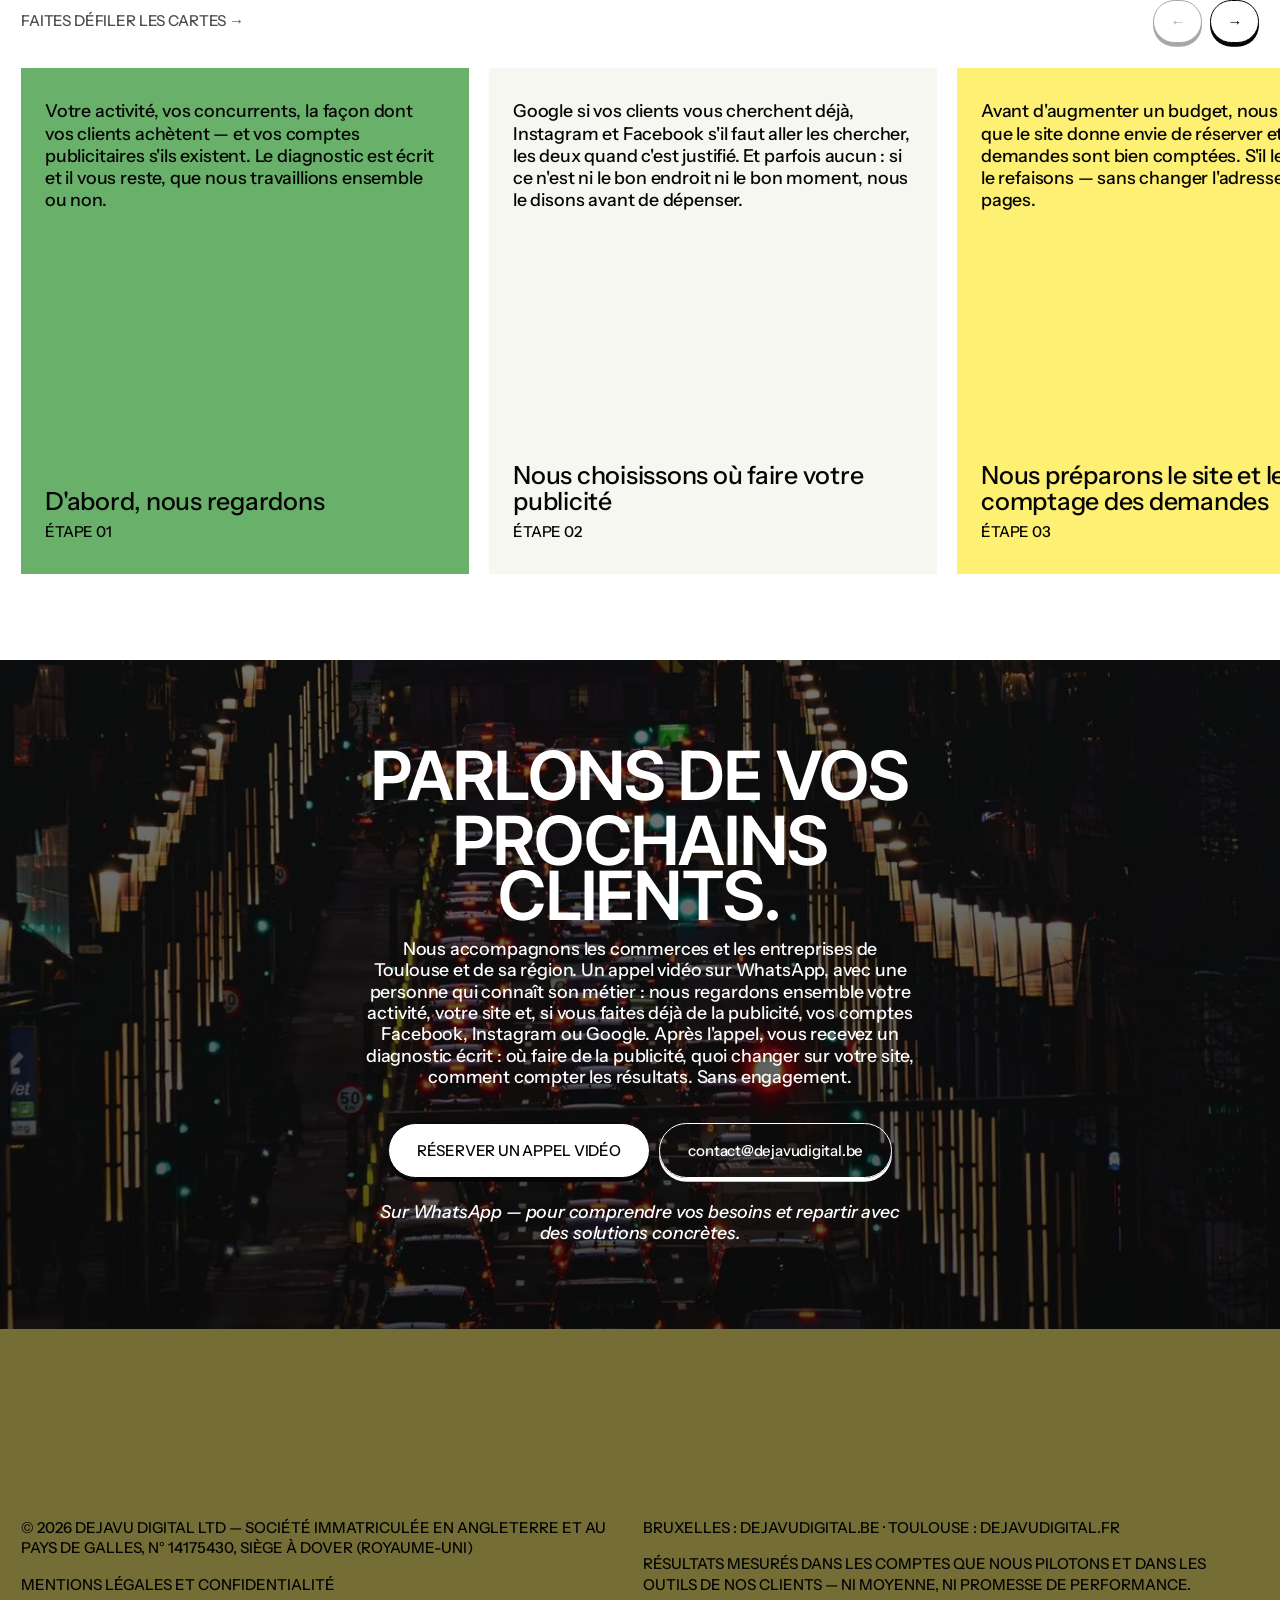
==== commit b2caf102: "Site DEJAVU DIGITAL (copie du .be)" ====
--- a/index.html
+++ b/index.html
@@ -1,911 +1,751 @@
-﻿<!DOCTYPE html>
-<html lang="fr">
-
+<!DOCTYPE html>
+<html lang="fr-FR">
 <head>
-    <meta charset="UTF-8">
-    <meta name="viewport" content="width=device-width, initial-scale=1.0">
-    <meta name="description"
-        content="Cabinet de conseil en subventions pour associations — sport, culture, humanitaire, social. 0 € d'avance, 15 % au résultat. 10 associations accompagnées.">
-    <title>Subventions pour associations | Dejavu Digital</title>
-    <link rel="canonical" href="https://dejavudigital.fr/">
-
-    <!-- Google Fonts -->
-    <link rel="preconnect" href="https://fonts.googleapis.com">
-    <link rel="preconnect" href="https://fonts.gstatic.com" crossorigin>
-    <link
-        href="https://fonts.googleapis.com/css2?family=Inter:wght@400;500;600;700&family=Fraunces:opsz,wght@9..144,600;9..144,700&display=swap"
-        rel="stylesheet">
-    <!-- Favicon (vrais fichiers crawlables par Google) -->
-    <link rel="icon" href="/favicon.ico" sizes="any">
-    <link rel="icon" type="image/png" sizes="96x96" href="/favicon-96x96.png">
-    <link rel="icon" type="image/svg+xml" href="/logo.svg">
-    <link rel="apple-touch-icon" sizes="180x180" href="/apple-touch-icon.png">
-    <link rel="manifest" href="/site.webmanifest">
-    <meta name="theme-color" content="#16202e">
-
-    <!-- Open Graph -->
-    <meta property="og:title" content="Dejavu Digital — Subventions pour Associations">
-    <meta property="og:description" content="0&#8239;€ d'avance · 15% au résultat · 10 associations accompagnées. Sport, culture, humanitaire, social.">
-    <meta property="og:type" content="website">
-    <meta property="og:url" content="https://dejavudigital.fr">
-    <meta property="og:locale" content="fr_FR">
-    <meta property="og:image" content="https://dejavudigital.fr/og-image.jpg">
-    <meta property="og:image:type" content="image/jpeg">
-    <meta property="og:image:width" content="1200">
-    <meta property="og:image:height" content="630">
-    <meta name="twitter:card" content="summary_large_image">
-    <meta name="twitter:image" content="https://dejavudigital.fr/og-image.jpg">
-
-    <link rel="stylesheet" href="style.css?v=20260611b">
-
-    <!-- Données structurées -->
-    <script type="application/ld+json">
-    {
-      "@context": "https://schema.org",
-      "@type": "ProfessionalService",
-      "name": "Dejavu Digital",
-      "url": "https://dejavudigital.fr",
-      "email": "julien@dejavudigital.fr",
-      "telephone": "+33651726393",
-      "description": "Cabinet de conseil en obtention de subventions pour associations. 0 € d'avance, 15 % au résultat.",
-      "areaServed": "FR",
-      "founder": { "@type": "Person", "name": "Julien Morel" }
-    }
-    </script>
-    <script type="application/ld+json">
-    {
-      "@context": "https://schema.org",
-      "@type": "FAQPage",
-      "mainEntity": [
-        {
-          "@type": "Question",
-          "name": "Comment fonctionne votre rémunération ?",
-          "acceptedAnswer": { "@type": "Answer", "text": "Modèle d'honoraires au résultat : aucun frais d'avance. Nos honoraires (15 % HT du montant obtenu) ne sont facturés que si le financement est effectivement accordé et versé sur le compte de l'association. Ils sont réglés sur les fonds propres de l'association, jamais sur la subvention elle-même." }
-        },
-        {
-          "@type": "Question",
-          "name": "Quelles subventions sont concernées ?",
-          "acceptedAnswer": { "@type": "Answer", "text": "Les financements publics : subventions communales, départementales, régionales, nationales (ANS, FDVA), appels à projets fédéraux et dispositifs spécifiques (PSF, emploi sportif, équipement). Seuls les nouveaux financements obtenus grâce à notre intervention sont concernés." }
-        },
-        {
-          "@type": "Question",
-          "name": "Garantissez-vous l'obtention des subventions ?",
-          "acceptedAnswer": { "@type": "Answer", "text": "Non. L'attribution relève d'une décision souveraine de l'administration. Notre prestation est soumise à une obligation de moyens : dossiers complets, professionnels et déposés dans les délais. Notre rémunération est indexée sur le résultat." }
-        },
-        {
-          "@type": "Question",
-          "name": "Êtes-vous un cabinet d'avocats ou d'expertise-comptable ?",
-          "acceptedAnswer": { "@type": "Answer", "text": "Non. Dejavu Digital est un cabinet de prestations de services administratifs spécialisé dans le montage de dossiers de subventions. Notre activité ne constitue ni du conseil juridique ni de l'expertise comptable." }
-        },
-        {
-          "@type": "Question",
-          "name": "Pourquoi la société est-elle immatriculée au Royaume-Uni ?",
-          "acceptedAnswer": { "@type": "Answer", "text": "Dejavu Digital Ltd est enregistrée au Royaume-Uni sous le numéro 14175430, vérifiable sur le registre officiel Companies House. Le contrat est rédigé en français, les prestations sont réalisées en France, et aucun paiement n'est demandé avant le versement effectif de la subvention." }
-        },
-        {
-          "@type": "Question",
-          "name": "Comment se passe concrètement la collaboration ?",
-          "acceptedAnswer": { "@type": "Answer", "text": "Diagnostic initial gratuit de 15 minutes, présentation des dispositifs identifiés, signature d'un contrat de prestation détaillé, puis prise en charge de 100 % du montage administratif. Vous validez chaque dossier avant dépôt." }
-        },
-        {
-          "@type": "Question",
-          "name": "Puis-je résilier à tout moment ?",
-          "acceptedAnswer": { "@type": "Answer", "text": "Le diagnostic gratuit n'engage à rien. Le contrat couvre une saison sportive (un an) et se résilie par courrier recommandé avec deux mois de préavis avant l'échéance annuelle. Si aucune subvention n'est obtenue, vous ne payez rien." }
-        }
-      ]
-    }
-    </script>
+<meta charset="utf-8">
+<meta name="viewport" content="width=device-width, initial-scale=1, viewport-fit=cover">
+<title>DEJAVU DIGITAL · Agence de publicité à Toulouse</title>
+<meta name="description" content="Agence à Toulouse : publicité Google Ads, Instagram et Facebook, sites premium, photos et vidéos. Appel vidéo et diagnostic écrit, sans engagement.">
+<meta property="og:type" content="website">
+<meta property="og:site_name" content="DEJAVU DIGITAL">
+<meta property="og:locale" content="fr_FR">
+<meta property="og:url" content="https://dejavudigital.fr/">
+<meta property="og:title" content="DEJAVU DIGITAL — Publicité, sites premium, photos et vidéos">
+<meta property="og:description" content="Agence à Toulouse : publicité Google Ads, Instagram et Facebook, sites premium, photos et vidéos. Appel vidéo et diagnostic écrit, sans engagement.">
+<meta property="og:image" content="https://dejavudigital.fr/img/partage.jpg">
+<meta property="og:image:width" content="1200">
+<meta property="og:image:height" content="630">
+<meta name="twitter:card" content="summary_large_image">
+<link rel="canonical" href="https://dejavudigital.fr/">
+<link rel="alternate" hreflang="fr-BE" href="https://dejavudigital.be/">
+<link rel="alternate" hreflang="fr-FR" href="https://dejavudigital.fr/">
+<link rel="alternate" hreflang="x-default" href="https://dejavudigital.be/">
+<link rel="icon" href="/favicon.ico" sizes="48x48">
+<link rel="icon" type="image/png" sizes="192x192" href="/img/favicon-192.png">
+<link rel="apple-touch-icon" href="/img/apple-touch-icon.png">
+<script type="application/ld+json">{"@context":"https://schema.org","@graph":[{"@type":"WebSite","name":"DEJAVU DIGITAL","url":"https://dejavudigital.fr/","publisher":{"@id":"https://dejavudigital.be/#organisation"}},{"@type":"Organization","@id":"https://dejavudigital.be/#organisation","name":"DEJAVU DIGITAL","legalName":"DEJAVU DIGITAL LTD","url":"https://dejavudigital.be/","logo":"https://dejavudigital.be/img/logo-512.png","email":"contact@dejavudigital.be","description":"Agence de publicité sur Google, Instagram et Facebook, sites premium, photos et vidéos, pour les entreprises de Bruxelles et de Toulouse."}]}</script>
+<link rel="preload" href="fonts/inter-tight.woff2" as="font" type="font/woff2" crossorigin>
+<link rel="preload" href="fonts/instrument-sans.woff2" as="font" type="font/woff2" crossorigin>
+<style>
+  /* polices hébergées ici (licence SIL OFL, jeu latin) — avant, 2 connexions à Google retardaient le texte */
+  @font-face{font-family:"Inter Tight";font-style:normal;font-weight:500 700;font-display:swap;src:url(fonts/inter-tight.woff2) format("woff2");unicode-range:U+0000-00FF, U+0131, U+0152-0153, U+02BB-02BC, U+02C6, U+02DA, U+02DC, U+0304, U+0308, U+0329, U+2000-206F, U+20AC, U+2122, U+2191, U+2193, U+2212, U+2215, U+FEFF, U+FFFD}
+  @font-face{font-family:"Instrument Sans";font-style:normal;font-weight:500 600;font-display:swap;src:url(fonts/instrument-sans.woff2) format("woff2");unicode-range:U+0000-00FF, U+0131, U+0152-0153, U+02BB-02BC, U+02C6, U+02DA, U+02DC, U+0304, U+0308, U+0329, U+2000-206F, U+20AC, U+2122, U+2191, U+2193, U+2212, U+2215, U+FEFF, U+FFFD}
+  @font-face{font-family:"Instrument Sans";font-style:italic;font-weight:500;font-display:swap;src:url(fonts/instrument-sans-italic.woff2) format("woff2");unicode-range:U+0000-00FF, U+0131, U+0152-0153, U+02BB-02BC, U+02C6, U+02DA, U+02DC, U+0304, U+0308, U+0329, U+2000-206F, U+20AC, U+2122, U+2191, U+2193, U+2212, U+2215, U+FEFF, U+FFFD}
+  :root{
+    --ink:#050505; --paper:#fff; --yellow:#fef073; --blue:#5a92e7; --green:#69b16a; --pink:#ecc8eb; --cream:#f7f7f1;
+    --gut:1.3125rem;
+    --disp:"Inter Tight","Helvetica Neue",Helvetica,Arial,sans-serif;
+    --text:"Instrument Sans","Helvetica Neue",Helvetica,Arial,sans-serif;
+    --ease:cubic-bezier(.16,1,.3,1);
+    /* échelle typographique : SIX tailles, pas une de plus (retour du 19/09 : « trop de tailles différentes ») */
+    --fs-xl:clamp(4.1rem,calc(10.3vw + 1.5rem),9.25rem); /* titre du hero */
+    --fs-l:clamp(2.85rem,5.3vw,4.75rem);                 /* grands titres, manifeste */
+    --fs-m:clamp(1.8rem,2.92vw,2.625rem);                /* phrases fortes */
+    --fs-s:clamp(1.3rem,1.95vw,1.75rem);                 /* sous-titres, titres de cartes, lignes d'expertise */
+    --fs-b:clamp(1.05rem,1.39vw,1.25rem);                /* texte courant */
+    --fs-t:.94rem;                                       /* étiquettes, boutons, mentions */
+    --pad:clamp(4.57rem,6.7vw,6rem); --pad-lg:clamp(5.6rem,8.9vw,8rem);
+  }
+  *{box-sizing:border-box;margin:0;padding:0}
+  html{scroll-behavior:smooth;-webkit-text-size-adjust:100%;overflow-x:hidden;overflow-x:clip}
+  body{font-family:var(--text);font-weight:500;background:var(--paper);color:var(--ink);line-height:1.2;
+       -webkit-font-smoothing:antialiased;overflow-x:hidden;overflow-x:clip;font-synthesis:none;max-width:100%}
+  a{color:inherit;text-decoration:none}
+  img{display:block;max-width:100%}
+  ::selection{background:var(--yellow);color:var(--ink)}
+  :focus-visible{outline:2px solid var(--blue);outline-offset:3px}
+
+  /* ---------- typographie ---------- */
+  .d1,.d2,.ld p{font-family:var(--disp);font-weight:600;text-transform:uppercase;letter-spacing:-.02em;line-height:.82}
+  .d1{font-size:var(--fs-xl)}
+  .d2{font-size:var(--fs-l);letter-spacing:-.01em}
+  @media(max-width:600px){:root{--fs-l:clamp(1.8rem,9.4vw,2.85rem)}}
+  h1,h2,h3,p{overflow-wrap:break-word}
+  .d3{font-family:var(--disp);font-weight:600;font-size:var(--fs-l);line-height:.98;letter-spacing:-.02em}
+  .st{font-size:var(--fs-m);line-height:1.05;letter-spacing:-.025em;font-weight:500}
+  .sub{font-size:var(--fs-s);line-height:1.04;letter-spacing:-.01em;font-weight:500}
+  p{font-size:var(--fs-b);line-height:1.2;letter-spacing:-.01em}
+  .lab{font-size:var(--fs-t);line-height:1.2;text-transform:uppercase;letter-spacing:-.01em}
+  .lab2{font-size:var(--fs-t);line-height:1.2;text-transform:uppercase;letter-spacing:-.01em;text-align:center;font-weight:500}
+  .fine{font-size:var(--fs-t);line-height:1.3;letter-spacing:0;opacity:.72}
+  .dot::before{content:"";display:inline-block;width:.65rem;height:.65rem;border-radius:50%;background:var(--blue);margin-right:.6rem;vertical-align:.02em}
+  u{text-decoration:underline;text-decoration-thickness:.06em;text-underline-offset:.1em}
+
+  /* ---------- boutons pilule à ombre dure ---------- */
+  .btn{display:inline-flex;align-items:center;gap:.55em;border:1.6px solid var(--ink);box-shadow:0 3.75px 0 var(--ink);
+       border-radius:800px;background:var(--paper);color:var(--ink);padding:1rem 1.75rem;white-space:nowrap;
+       font:500 var(--fs-t)/1.4 var(--text);text-transform:uppercase;letter-spacing:-.015em;
+       transition:transform .25s var(--ease),box-shadow .25s var(--ease),background .25s}
+  .btn:hover{transform:translateY(2.25px);box-shadow:0 1.5px 0 var(--ink)}
+  .btn.y{background:var(--yellow)}
+  .btn.sm{padding:.625rem 1rem}
+  @media(max-width:600px){.btn{padding:.78rem 1.15rem}.btn.sm{padding:.6rem .95rem}}
+  .btn.ghost{background:transparent;color:#fff;border-color:#fff;box-shadow:0 3.75px 0 #fff}
+  .btn.ghost:hover{box-shadow:0 1.5px 0 #fff}
+  .roll{display:inline-block;overflow:hidden;height:1.4em;line-height:1.4}
+  .roll>span{display:inline-block;white-space:pre;text-shadow:0 1.4em 0 currentColor;
+             transition:transform .5s var(--ease) calc(var(--i,0)*13ms)}
+  .btn:hover .roll>span{transform:translateY(-1.4em)}
+
+  /* ---------- écran d'ouverture (CSS seul : il part même sans JavaScript) ---------- */
+  /* PAS d'écran d'ouverture (retiré le 19/09/2026 : un site qui fait attendre plusieurs secondes fait fuir).
+     Le hero est visible tout de suite ; son arrivée est courte et ne bloque rien. --t0 = départ de cette arrivée. */
+  :root{--t0:0s}
+  @keyframes up{from{transform:translateY(110%)}to{transform:none}}
+
+  /* ---------- navigation ---------- */
+  .nav{position:fixed;top:0;left:0;right:0;z-index:50;display:flex;justify-content:flex-end;align-items:center;min-height:4.3rem;
+       padding:.85rem var(--gut);pointer-events:none;transition:transform .5s var(--ease)}
+  .nav>*{pointer-events:auto}
+  .logo{position:fixed;top:.85rem;left:var(--gut);z-index:51;display:flex;flex-direction:column;align-items:flex-start;gap:.35rem;color:#fff;mix-blend-mode:difference}
+  .logo-t{font-family:var(--disp);font-weight:600;font-size:var(--fs-t);line-height:1;letter-spacing:-.01em;text-transform:uppercase;white-space:nowrap}
+  @media(max-width:350px){.logo-t{display:none}} /* sur les plus petits écrans le nom toucherait la pastille WhatsApp */
+  @media(max-width:400px){.logo{gap:.95rem}} /* 350-400 px : le nom passe sous la pastille WhatsApp (et son ombre) au lieu de la toucher */
+  .logo svg{width:2.9rem;height:2.1rem;fill:currentColor}
+  .pills{display:flex;align-items:center;gap:.25rem}
+  .pills .btn.y{margin-left:1.6rem}
+  .pills .m-only{display:none}
+  .nav.away .pills .d-only{transform:translateY(-260%)}
+  .pills .d-only{transition:transform .5s var(--ease),box-shadow .25s var(--ease)}
+  @keyframes drop{from{transform:translateY(-220%)}to{transform:none}}
+  @media(max-width:900px){
+    .pills .d-only{display:none}
+    .pills .m-only{display:inline-flex}
+    .pills .btn.y{margin-left:0;margin-right:.35rem}
+  }
+  /* Menu mobile. Trois pièges évités (bug remonté le 19/09 : « on ne sait pas défiler pour voir le menu ») :
+     1. hauteur = écran RÉELLEMENT visible (100dvh) — « inset:0 » prend la grande hauteur, sans la barre du navigateur,
+        et les derniers liens passent dessous ;
+     2. le panneau DÉFILE (overflow-y:auto) ;
+     3. pas de justify-content:flex-end : ce qui déborde par le haut devient inatteignable. On cale en bas avec
+        margin-top:auto sur le premier lien, qui s'efface tout seul quand la place manque. */
+  .menu{position:fixed;top:0;left:0;right:0;height:100vh;height:100dvh;z-index:90;background:var(--yellow);display:none;
+        flex-direction:column;justify-content:flex-start;gap:.2rem;overflow-y:auto;overscroll-behavior:contain;
+        -webkit-overflow-scrolling:touch;
+        padding:4.6rem var(--gut) calc(var(--gut) + env(safe-area-inset-bottom,0px))}
+  .menu .close + a.big{margin-top:auto}   /* le 1er grand lien suit le bouton « Fermer » (:first-of-type visait « Fermer ») */
+  html:has(.menu:target){overflow:hidden}   /* la page derrière ne défile pas pendant que le menu est ouvert */
+  @media(max-width:900px){.menu:target{display:flex}}
+  .menu a.big{font-family:var(--disp);font-weight:600;text-transform:uppercase;font-size:clamp(2rem,min(11vw,9.5vh),5rem);line-height:.92;letter-spacing:-.02em;flex:0 0 auto}
+  .menu .close{position:absolute;top:.85rem;right:var(--gut)}
+  .menu .mail.m2{margin-top:.6rem}
+  .menu .mail{margin-top:1.6rem;flex:0 0 auto;font-size:var(--fs-b);text-decoration:underline;text-underline-offset:.15em}
+
+  /* ---------- hero : diaporama plein écran + titre géant centré ---------- */
+  .hero{position:relative;height:105vh;height:105svh;min-height:34rem;display:grid;place-items:center;text-align:center;
+        color:#fff;overflow:hidden;background:#17120e}
+  .slides img{position:absolute;inset:0;width:100%;height:100%;object-fit:cover}
+  .slides{position:absolute;inset:-12% 0}
+  .go .slides img{animation:settle 1.6s cubic-bezier(.16,1,.3,1) var(--t0) backwards}
+  @keyframes settle{from{transform:scale(1.06)}to{transform:none}}
+  .hero::after{content:"";position:absolute;inset:0;background:linear-gradient(rgba(5,5,5,.44),rgba(5,5,5,.58))}
+  .hero-in{position:relative;z-index:2;padding:0 var(--gut);display:flex;flex-direction:column;align-items:center}
+  .hero h1{position:relative;display:inline-block}
+  .hero h1 .l{display:block;overflow:hidden;padding-top:.2em;margin-top:-.2em}
+  .hero h1 .l>span{display:inline-block}
+  .go .hero h1 .l>span{animation:up .7s var(--ease) var(--t0) backwards}
+  .go .hero h1 .l:nth-child(2)>span{animation-delay:calc(var(--t0) + .06s)}
+  .hero .ag{position:absolute;left:100%;top:54%;margin-left:.5em;font-family:var(--text);text-transform:none;white-space:nowrap;
+            }
+  .go .hero .ag{animation:fade .5s var(--ease) calc(var(--t0) + .2s) backwards}
+  .hero .sub{max-width:26em;margin-top:1.1rem;line-height:1.02}
+  .go .hero .sub{animation:rise .5s var(--ease) calc(var(--t0) + .12s) backwards}   /* glisse sans fondu : visible dès la 1re image (le fondu retardait l'affichage de 0,5 s) */
+  .hero .btn{margin-top:2.4rem}
+  .go .hero .btn{animation:fade .5s var(--ease) calc(var(--t0) + .18s) backwards}
+  .cta-note{font-size:var(--fs-b);line-height:1.2;max-width:24em;margin-top:1.1rem}
+  .cta-note em{font-style:italic}
+  .go .hero .cta-note{animation:fade .5s var(--ease) calc(var(--t0) + .22s) backwards}
+  .pre .cta-note{margin-top:1.4rem}
+  @keyframes fade{from{opacity:0;transform:translateY(8px)}to{opacity:1;transform:none}}
+  @keyframes rise{from{transform:translateY(8px)}to{transform:none}}
+  .hero h1 .l3{display:none}
+  .go .hero h1 .l3>span{animation-delay:calc(var(--t0) + .12s)}
+  @media(max-width:900px){
+    .hero .ag{display:none}
+    .hero h1 .l3{display:block}
+  }
+
+  /* ---------- sections ---------- */
+  main{position:relative;z-index:2;background:var(--paper)}
+  .sec{padding:var(--pad) var(--gut)}
+  .sec.lg{padding-top:var(--pad-lg);padding-bottom:var(--pad-lg)}
+  .center{text-align:center;display:flex;flex-direction:column;align-items:center}
+
+  /* nos terrains */
+  .marks{display:flex;flex-wrap:wrap;justify-content:center;align-items:center;gap:1.6rem clamp(2rem,5.5vw,5rem);margin-top:3.2rem}
+  .places{margin-top:2.6rem;opacity:.72}
+  .marks span{font-size:var(--fs-s);line-height:1;white-space:nowrap}
+  .mk1{font-family:var(--disp);font-weight:600;text-transform:uppercase;letter-spacing:-.04em}
+  .mk2{font-family:Georgia,"Times New Roman",serif;font-style:italic;font-weight:400;letter-spacing:-.01em}
+  .mk3{font-family:var(--disp);font-weight:500;text-transform:uppercase;letter-spacing:.12em}
+  .mk4{font-weight:600;letter-spacing:-.04em;text-transform:lowercase}
+
+  /* mots qui tournent */
+  .flipper{padding-top:4.5rem;padding-bottom:4.5rem}
+  .fl{display:block;overflow:hidden;height:1em;line-height:1;margin-top:-.17em}
+  .fl:first-child{margin-top:0}
+  .fl>span{display:block;position:relative;animation:flip 9s cubic-bezier(.76,0,.24,1) infinite;animation-delay:calc(var(--n)*.16s + 2s)}
+  .fl>span::after{content:attr(data-t);position:absolute;left:0;right:0;top:100%}
+  .fl>span::before{content:attr(data-a);position:absolute;left:0;right:0;top:200%}
+  @keyframes flip{0%,34%{transform:none}44%,84%{transform:translateY(-100%)}94%,100%{transform:translateY(-200%)}}
+  .arrow{font-family:var(--disp);font-size:var(--fs-m);line-height:1;margin-top:1.1rem;position:relative;z-index:2}
+  .portrait{width:clamp(13rem,22.5vw,20.25rem);aspect-ratio:324/414;overflow:hidden;margin-top:-.9rem;background:var(--cream)}
+  .portrait{position:relative}
+  .portrait img{position:absolute;left:0;top:-9%;width:100%;height:118%;object-fit:cover}
+  .flipper p{max-width:34em;margin-top:1.5rem}
+  .flipper .btn{margin-top:1.75rem}
+
+  /* tête de section : étiquette à pastille + grande phrase en retrait */
+  .head{position:relative}
+  .head .lab{position:absolute;left:0;top:.35rem}
+  .head .sp{display:inline-block;width:31.5vw}
+  @media(max-width:900px){
+    .head .lab{position:static;margin-bottom:1.2rem}
+    .head .sp{display:none}
+  }
+
+  /* dossiers */
+  /* 12 colonnes (7 + 5, comme la référence : 58 % / 42 %). minmax(0,…) : le contenu ne peut jamais élargir la grille.
+     Sur téléphone : UNE colonne — surtout pas de colonnes multiples, leurs gouttières forcent une largeur minimale. */
+  .work{display:grid;grid-template-columns:repeat(12,minmax(0,1fr));gap:clamp(3rem,4.5vw,4.2rem) var(--gut);margin-top:clamp(2.5rem,5.2vw,4.8rem)}
+  .card{grid-column:span 5;position:relative;min-width:0}
+  .card.w{grid-column:span 7}
+  @media(max-width:900px){
+    .work{grid-template-columns:minmax(0,1fr)}
+    .card,.card.w{grid-column:auto}
+  }
+  .card .vis{display:block;aspect-ratio:796/466;overflow:hidden;background:var(--cream)}
+  .card .vis{position:relative}
+  .card .vis img{position:absolute;left:0;top:-9%;width:100%;height:118%;object-fit:cover}
+  .card .vis{transition:transform 1.1s var(--ease)}
+  .card:hover .vis{transform:scale(.985)}
+  .card h3{margin-top:1rem}
+  .card .lab{margin-top:.4rem}
+  details>summary{cursor:pointer;list-style:none}
+  details>summary::-webkit-details-marker{display:none}
+  .card details{margin-top:.9rem}
+  .card summary{position:relative;display:inline-block;font-size:var(--fs-t);text-transform:uppercase;letter-spacing:-.01em;border-bottom:1.6px solid var(--ink);padding-bottom:.1em}
+  .card summary::before{content:"";position:absolute;inset:-.85rem -1rem}
+  .card summary::after{content:" (+)"}
+  .card details[open] summary::after{content:" (–)"}
+  .card details p{max-width:34em;margin-top:1rem;line-height:1.3}
+  .card details p.fine{margin-top:.8rem}
+  .cur{position:fixed;left:0;top:0;z-index:60;pointer-events:none;overflow:hidden;width:9.6rem;
+       background:var(--yellow);border:1.6px solid var(--ink);border-radius:800px;padding:.6rem 0;
+       font-size:var(--fs-t);text-transform:uppercase;white-space:nowrap}
+  .cur span{display:inline-block;padding-left:1rem;animation:curmq 5s linear infinite}
+  @keyframes curmq{to{transform:translateX(-50%)}}
+
+  /* manifeste */
+  .mani{position:relative;overflow:hidden}
+  .mani h2{max-width:17.2em;margin-top:4.5rem;position:relative;z-index:2}
+  .mani .btn{margin-top:4rem;position:relative;z-index:2}
+  .mani .lab2{position:relative;z-index:2}
+  .trail{position:absolute;z-index:1;width:clamp(8rem,12vw,11rem);aspect-ratio:4/5;object-fit:cover;pointer-events:none;will-change:transform}
+
+  /* résultats : trois grands chiffres séparés par des filets */
+  .figs{display:grid;grid-template-columns:repeat(3,minmax(0,1fr));width:100%;text-align:left;margin-top:clamp(2.6rem,4.4vw,4.2rem);
+        border-top:1.6px solid var(--ink);border-bottom:1.6px solid var(--ink)}
+  .fg{padding:1.5rem var(--gut) 2.2rem 0;min-width:0}
+  .fg+.fg{border-left:1.6px solid var(--ink);padding-left:var(--gut)}
+  .fig{font-family:var(--disp);font-weight:600;font-size:clamp(3.7rem,8.4vw,7.6rem);line-height:.86;letter-spacing:-.045em;
+       white-space:nowrap;margin:1.5rem 0 .7rem}
+  .figl{font-size:var(--fs-t);line-height:1.2;text-transform:uppercase;letter-spacing:-.01em;margin-bottom:1.1rem}
+  .fg p:last-child{line-height:1.3;max-width:24em}
+  @media(max-width:900px){
+    .figs{grid-template-columns:minmax(0,1fr)}
+    .fg{padding-right:0}
+    .fg+.fg{border-left:0;padding-left:0;border-top:1.6px solid var(--ink)}
+  }
+  .res .fine{margin-top:2.4rem;max-width:52em;text-align:left;align-self:flex-start}
+
+  /* expertise */
+  .svc{display:grid;grid-template-columns:9.5rem minmax(0,1fr) clamp(9rem,12.3vw,11rem);gap:0 var(--gut);margin-top:clamp(2.8rem,4.2vw,3.8rem);align-items:start}
+  .svc .grp{display:contents}
+  .svc .cat{font-family:var(--disp);font-weight:600;font-size:var(--fs-s);line-height:1.05;letter-spacing:-.02em;padding-top:.2rem;max-width:9rem}
+  .svc .c1{color:#2f5fc4} .svc .c2{color:#2e7d32} .svc .c3{color:#c2410c}   /* contraste AA sur blanc */
+  .svc summary .ico{display:inline-flex;gap:.18em;vertical-align:-.12em;margin-right:.55em}
+  .svc summary .ico svg{width:1.05em;height:1.05em}
+  .svc .items{padding-bottom:2.2rem}
+  .svc summary{font-size:var(--fs-s);line-height:1.1;letter-spacing:-.015em;padding:.28rem 0;display:inline-block}
+  .svc summary:hover,.svc details[open] summary{text-decoration:underline;text-decoration-thickness:.07em;text-underline-offset:.12em}
+  .svc details p{max-width:31em;margin:.5rem 0 1.1rem;line-height:1.3}
+  .svc .pic{grid-column:3;grid-row:1/span 3;aspect-ratio:176/220;overflow:hidden;background:var(--cream);position:sticky;top:6rem}
+  .svc .pic img{position:absolute;inset:0;width:100%;height:100%;object-fit:cover;opacity:0;transition:opacity .45s}
+  .svc .pic img.on{opacity:1}
+  @media(max-width:900px){
+    .svc{grid-template-columns:minmax(0,1fr)}
+    .svc .cat{padding:0 0 .35rem;max-width:none}
+    .svc .pic{display:none}
+  }
+
+  /* méthode : cartes de couleur que le visiteur fait défiler lui-même (plus d'auto-défilement : retour du 24/09) */
+  .meth{padding-left:0;padding-right:0;overflow:hidden}
+  .meth h2{padding:0 var(--gut)}
+  .rail{margin-top:1.6rem;overflow-x:auto;scroll-snap-type:x mandatory;-webkit-overflow-scrolling:touch;scrollbar-width:none;overscroll-behavior-x:contain;scroll-padding:0 var(--gut)}
+  .rail::-webkit-scrollbar{display:none}
+  .rail-nav{display:flex;justify-content:space-between;align-items:center;gap:1rem;margin-top:3rem;padding:0 var(--gut)}
+  .rail-nav .hint{font-size:var(--fs-t);text-transform:uppercase;opacity:.7}
+  .rail-nav .arrows{display:flex;gap:.5rem}
+  .rail-nav button{cursor:pointer}
+  .rail-nav button[disabled]{opacity:.35;cursor:default;transform:none;box-shadow:0 3.75px 0 var(--ink)}
+  .track{display:flex;gap:1.25rem;width:max-content;padding:0 var(--gut)}
+  .sr{position:absolute;width:1px;height:1px;margin:-1px;padding:0;overflow:hidden;clip:rect(0 0 0 0);clip-path:inset(50%);white-space:nowrap;border:0}
+  .tc{scroll-snap-align:start;width:min(28rem,84vw);min-height:31.6rem;padding:2rem 1.5rem;display:flex;flex-direction:column;justify-content:space-between;gap:2rem;flex:0 0 auto}
+  .tc p{line-height:1.25}
+  .tc ul{list-style:none}
+  .tc li{font-size:var(--fs-b);line-height:1.25;padding:.55rem 0;border-top:1.6px solid var(--ink)}
+  .tc li:first-child{border-top:0;padding-top:0}
+  .tc .who{font-size:var(--fs-t);line-height:1.3;text-transform:uppercase;margin-top:.5rem}
+  @media(max-width:600px){.tc{width:18.4rem;min-height:24.2rem;padding:1.5rem 1.15rem}}
+  .c-green{background:var(--green)} .c-cream{background:var(--cream)} .c-yellow{background:var(--yellow)}
+  .c-pink{background:var(--pink)} .c-blue{background:var(--blue)}
+
+  /* contact */
+  .pre{position:relative;min-height:39.4rem;display:grid;place-items:center;text-align:center;color:#fff;overflow:hidden;background:#0d0d12;
+       padding:var(--pad) var(--gut)}
+  .pre>img{position:absolute;left:0;top:-15%;width:100%;height:130%;object-fit:cover}
+  .pre::after{content:"";position:absolute;inset:0;background:linear-gradient(rgba(5,5,5,.55),rgba(5,5,5,.68))}
+  @media(max-width:900px){.pre::after{background:linear-gradient(rgba(5,5,5,.66),rgba(5,5,5,.8))}}
+  .pre-in{position:relative;z-index:2;max-width:41rem;display:flex;flex-direction:column;align-items:center}
+  .pre p{margin-top:1.25rem;max-width:31em}
+  .pre .row{display:flex;flex-wrap:wrap;justify-content:center;gap:.6rem;margin-top:2.25rem}
+
+  /* pied de page jaune, révélé sous le contenu */
+  footer{background:var(--yellow);position:relative;z-index:1;overflow:hidden}
+  .ft-in{padding:4rem var(--gut) 1.6rem}
+  .ft-dark{position:absolute;inset:0;background:var(--ink);opacity:0;pointer-events:none}
+  .ft{display:grid;grid-template-columns:minmax(0,1.62fr) minmax(0,.8fr) minmax(0,.86fr);gap:2.5rem var(--gut);min-height:23rem}
+  @media(max-width:900px){.ft{grid-template-columns:minmax(0,1fr);min-height:0}}
+  .ft .brand{display:inline-block;position:relative;align-self:start;justify-self:start}
+  .ft .brand .ag{font-size:var(--fs-s);position:absolute;left:100%;bottom:.1em;margin-left:.5em;white-space:nowrap}
+  @media(max-width:900px){.ft .brand .ag{position:static;display:block;margin:.4rem 0 0}}
+  .ft nav a,.ft .co a,.ft .co span{display:block;font-size:var(--fs-b);line-height:1.35;text-transform:uppercase;padding:.28rem 0}
+  .ft .co a.m{text-transform:none;text-decoration:underline;text-underline-offset:.15em;margin-top:.6rem}
+  .ft a:hover{text-decoration:underline;text-underline-offset:.15em}
+  .legal{display:grid;grid-template-columns:minmax(0,1.62fr) minmax(0,1.66fr);gap:1rem var(--gut);margin-top:3rem;font-size:var(--fs-t);line-height:1.35;text-transform:uppercase}
+  @media(max-width:900px){.legal{grid-template-columns:minmax(0,1fr)}}
+  .legal .lg{display:grid;gap:1rem;align-content:start}   /* deux colonnes remplies : identité + mentions | villes + avertissement */
+
+  /* ---------- animations pilotées par GSAP : rien n'est caché tant que la bibliothèque n'a pas démarré ---------- */
+  html.lenis,html.lenis body{height:auto}
+  .lenis.lenis-smooth{scroll-behavior:auto!important}
+  .ln-mask{padding:.24em 0 .08em;margin:-.24em 0 -.08em}
+  /* le rail n'est repris par le script que sur souris/trackpad ; au doigt il reste un défilement natif */
+  .cur{transform:translate(-50%,-50%) scale(0);opacity:1;transition:none}
+
+  @media(prefers-reduced-motion:reduce){
+    html{scroll-behavior:auto}
+    .hero h1 .l>span,.hero .ag,.hero .sub,.hero .btn,.hero .cta-note,.fl>span,.slides img,.pills .btn,.logo{animation:none}
+  }
+</style>
+<script>/* l'arrivée du hero ne joue que si la page est réellement en train de s'afficher (voir la règle dans le CSS) */
+if(window.requestAnimationFrame&&!matchMedia('(prefers-reduced-motion: reduce)').matches)requestAnimationFrame(function(){document.documentElement.classList.add('go')});</script>
 </head>
-
 <body>
 
-    <a href="#contenu" class="skip-link">Aller au contenu</a>
-
-    <!-- ═══════════════ TOP BAR ═══════════════ -->
-    <div class="top-bar" id="top-bar">
-        <div class="container top-bar-content">
-            <a href="mailto:julien@dejavudigital.fr" class="top-bar-link">
-                <svg width="14" height="14" viewBox="0 0 24 24" fill="none" stroke="currentColor" stroke-width="2" stroke-linecap="round" stroke-linejoin="round"><path d="M4 4h16c1.1 0 2 .9 2 2v12c0 1.1-.9 2-2 2H4c-1.1 0-2-.9-2-2V6c0-1.1.9-2 2-2z"></path><polyline points="22,6 12,13 2,6"></polyline></svg>
-                julien@dejavudigital.fr
-            </a>
-            <a href="tel:0651726393" class="top-bar-link">
-                <svg width="14" height="14" viewBox="0 0 24 24" fill="none" stroke="currentColor" stroke-width="2" stroke-linecap="round" stroke-linejoin="round"><path d="M22 16.92v3a2 2 0 0 1-2.18 2 19.79 19.79 0 0 1-8.63-3.07 19.5 19.5 0 0 1-6-6 19.79 19.79 0 0 1-3.07-8.67A2 2 0 0 1 4.11 2h3a2 2 0 0 1 2 1.72 12.84 12.84 0 0 0 .7 2.81 2 2 0 0 1-.45 2.11L8.09 9.91a16 16 0 0 0 6 6l1.27-1.27a2 2 0 0 1 2.11-.45 12.84 12.84 0 0 0 2.81.7A2 2 0 0 1 22 16.92z"></path></svg>
-                06 51 72 63 93
-            </a>
+<a class="logo" href="#top" aria-label="DEJAVU DIGITAL — haut de page">
+  <svg viewBox="0 0 46 32" aria-hidden="true"><path d="M2 2h9a14 14 0 0 1 0 28H2z"/><path d="M25 2h5a14 14 0 0 1 0 28h-5z"/></svg>
+  <span class="logo-t" aria-hidden="true">Dejavu Digital</span>
+</a>
+<header class="nav" id="nav">
+  <nav class="pills" aria-label="Navigation principale">
+    <a style="--k:1" class="btn sm d-only" href="#dossiers"><span class="roll"><span>Dossiers</span></span></a>
+    <a style="--k:2" class="btn sm d-only" href="#expertise"><span class="roll"><span>Expertise</span></span></a>
+    <a style="--k:3" class="btn sm d-only" href="#methode"><span class="roll"><span>Méthode</span></span></a>
+    <a style="--k:4" class="btn sm y" href="https://wa.me/33623774323?text=Bonjour%2C%20je%20souhaite%20r%C3%A9server%20un%20appel%20vid%C3%A9o%20avec%20DEJAVU%20DIGITAL.%0AMon%20activit%C3%A9%20%3A%20%0AMes%20disponibilit%C3%A9s%20%3A%20" target="_blank" rel="noopener"><span class="roll"><span>WhatsApp</span></span></a>
+    <a style="--k:5" class="btn sm m-only" href="#menu"><span class="roll"><span>Menu</span></span></a>
+  </nav>
+</header>
+
+<!-- menu mobile : s'ouvre par :target, sans JavaScript -->
+<div class="menu" id="menu">
+  <a class="btn sm close" href="#top" data-close>Fermer</a>
+  <a class="big" href="#top">Accueil</a>
+  <a class="big" href="#dossiers">Dossiers</a>
+  <a class="big" href="#expertise">Expertise</a>
+  <a class="big" href="#methode">Méthode</a>
+  <a class="big" href="#contact">Contact</a>
+  <a class="mail" href="https://wa.me/33623774323?text=Bonjour%2C%20je%20souhaite%20r%C3%A9server%20un%20appel%20vid%C3%A9o%20avec%20DEJAVU%20DIGITAL.%0AMon%20activit%C3%A9%20%3A%20%0AMes%20disponibilit%C3%A9s%20%3A%20" target="_blank" rel="noopener">WhatsApp — réserver un appel vidéo</a>
+  <a class="mail m2" href="mailto:contact@dejavudigital.be?subject=R%C3%A9server%20un%20appel%20vid%C3%A9o&amp;body=Bonjour%2C%0A%0AJe%20souhaite%20r%C3%A9server%20un%20appel%20vid%C3%A9o.%0A%0AMon%20activit%C3%A9%20%3A%20%0AMes%20disponibilit%C3%A9s%20%3A%20%0AMon%20num%C3%A9ro%20%3A%20%0A">contact@dejavudigital.be</a>
+</div>
+
+<main id="top">
+
+  <!-- HERO -->
+  <section class="hero">
+    <div class="slides" aria-hidden="true">
+      <img src="img/hero-2.webp" srcset="img/hero-2-900.webp 900w, img/hero-2-1400.webp 1400w, img/hero-2.webp 1920w" sizes="100vw" alt="" fetchpriority="high">
+    </div>
+    <div class="hero-in">
+      <h1 class="d1"><span class="l"><span>Dejavu</span></span> <span class="l"><span>Digital</span></span> <span class="l l3"><span>Agence</span></span> <span class="ag sub">(Agence)</span></h1>
+      <p class="sub">À Toulouse, nous construisons votre tunnel de vente : vos publicités sur Instagram, Facebook et Google, un site premium où vos clients réservent en un geste et, si besoin, des photos et vidéos tournées par des professionnels.</p>
+      <a class="btn" href="https://wa.me/33623774323?text=Bonjour%2C%20je%20souhaite%20r%C3%A9server%20un%20appel%20vid%C3%A9o%20avec%20DEJAVU%20DIGITAL.%0AMon%20activit%C3%A9%20%3A%20%0AMes%20disponibilit%C3%A9s%20%3A%20" target="_blank" rel="noopener"><span class="roll"><span>Réserver un appel vidéo</span></span></a>
+      <p class="cta-note"><em>Sur WhatsApp — pour comprendre vos besoins et repartir avec des solutions concrètes.</em></p>
+    </div>
+  </section>
+
+  <!-- NOS TERRAINS -->
+  <section class="sec">
+    <h2 class="lab2 r">Nos terrains</h2>
+    <div class="marks r" style="--d:120ms">
+      <span class="mk1">Instagram &amp; Facebook</span>
+      <span class="mk2">Google</span>
+      <span class="mk3">Bien-être</span>
+      <span class="mk4">événementiel</span>
+      <span class="mk1">Transport premium</span>
+      <span class="mk2">Santé</span>
+      <span class="mk3">Sites premium</span>
+      <span class="mk4">photo &amp; vidéo</span>
+    </div>
+    <p class="lab2 r places" style="--d:200ms">Toulouse · Bruxelles · et à distance, partout en Europe</p>
+  </section>
+
+  <!-- TROIS MOTS -->
+  <section class="sec flipper center">
+    <h2 class="d2" aria-label="Attirer. Convaincre. Mesurer.">
+      <span class="fl" aria-hidden="true"><span data-t="Meta + Google." data-a="Attirer." style="--n:0">Attirer.</span></span>
+      <span class="fl" aria-hidden="true"><span data-t="Votre site." data-a="Convaincre." style="--n:1">Convaincre.</span></span>
+      <span class="fl" aria-hidden="true"><span data-t="Le vrai chiffre." data-a="Mesurer." style="--n:2">Mesurer.</span></span>
+    </h2>
+    <div class="arrow" aria-hidden="true">(↓)</div>
+    <div class="portrait r"><img src="img/flip.webp" srcset="img/flip-480.webp 480w, img/flip.webp 810w" sizes="clamp(13rem, 22.5vw, 20.25rem)" alt="" loading="lazy"></div>
+    <p class="r">Pour les entreprises qui vivent de leurs réservations : rendez-vous, entrées, courses. Google touche les personnes qui vous cherchent déjà. Instagram et Facebook touchent celles qui ne vous cherchent pas encore, mais qui réservent quand elles voient votre offre. Nous choisissons selon vos clients — et nous construisons aussi le site où ils arrivent.</p>
+    <a class="btn r" href="#expertise"><span class="roll"><span>Notre expertise</span></span></a>
+  </section>
+
+  <!-- DOSSIERS -->
+  <section class="sec" id="dossiers">
+    <div class="head">
+      <h2 class="lab dot">Dossiers</h2>
+      <p class="st" data-reveal><span class="sp" aria-hidden="true"></span>De Toulouse à Bruxelles, du résultat concret. Voici quatre projets menés à Bruxelles, où l'agence a démarré. Notre priorité : remplir votre agenda et faire sonner votre téléphone, bien au-delà des simples chiffres d'affichage de Facebook ou Google. Votre nom et vos chiffres restent confidentiels sans votre accord.</p>
+    </div>
+
+    <div class="work">
+      <article class="card w r" data-cur="Lire le dossier">
+        <span class="vis"><img src="img/dossier-wellness.webp" srcset="img/dossier-wellness-800.webp 800w, img/dossier-wellness.webp 1500w" sizes="(max-width:900px) 100vw, 58vw" alt="" loading="lazy"></span>
+        <h3 class="sub">Club bien-être premium</h3>
+        <p class="lab">Publicité Instagram et Facebook · 5 à 7 fois plus de réservations par jour · Bruxelles, 2026</p>
+        <details>
+          <summary>Lire le dossier</summary>
+          <p>Un club haut de gamme qui voulait davantage de réservations de visites. Nous avons compté les réservations là où elles arrivent : dans son agenda. Sur les six premières semaines de campagne, le rythme quotidien de réservations a été 5 à 7 fois plus élevé qu'avant le lancement. Sur la même période, le compteur de Facebook n'en attribuait qu'environ une sur cinq à la publicité : s'il avait servi de seule référence, la campagne aurait paru bien moins efficace qu'elle ne l'était.</p>
+          <p class="fine">Honnêtement : un avant/après mesure une hausse, pas la part exacte de la publicité. C'est pourquoi nous donnons une fourchette, jamais un chiffre unique.</p>
+        </details>
+      </article>
+
+      <article class="card r" style="--d:120ms" data-cur="Lire le dossier">
+        <span class="vis"><img src="img/dossier-soirees.webp" srcset="img/dossier-soirees-800.webp 800w, img/dossier-soirees.webp 1500w" sizes="(max-width:900px) 100vw, 58vw" alt="" loading="lazy"></span>
+        <h3 class="sub">Soirées récurrentes</h3>
+        <p class="lab">Publicité Instagram · 85 % des billets vendus en ligne scannés à l'entrée · été 2026</p>
+        <details>
+          <summary>Lire le dossier</summary>
+          <p>Des soirées qui vendaient surtout leurs entrées sur place. Nous avons posé la mesure sur la billetterie et le scanner d'entrée, puis réglé la publicité sur ce qu'ils montraient. Plus de 8 billets payants sur 10 achetés en ligne ont été scannés à l'entrée, quand les invitations gratuites se présentaient moins d'une fois sur deux. La majorité des billets s'achète le jour même : le budget se concentre donc sur la veille et le jour J, et la publicité reste active la nuit tant que la billetterie est ouverte. Sur notre recommandation, la vente en ligne a été prolongée de deux heures un soir d'événement : la moitié des préventes de l'édition sont arrivées dans ce créneau.</p>
+          <p class="fine">Honnêtement : les ventes à la porte échappent à la billetterie en ligne. Nous ne les comptons pas dans nos chiffres.</p>
+        </details>
+      </article>
+
+      <article class="card r" data-cur="Lire le dossier">
+        <span class="vis"><img src="img/dossier-transport.webp" srcset="img/dossier-transport-800.webp 800w, img/dossier-transport.webp 1500w" sizes="(max-width:900px) 100vw, 58vw" alt="" loading="lazy"></span>
+        <h3 class="sub">Transport de personnes premium</h3>
+        <p class="lab">Publicité Google + sites premium · deux entreprises · septembre 2026</p>
+        <details>
+          <summary>Lire le dossier</summary>
+          <p>Deux entreprises de transport de personnes haut de gamme. Pour chacune : une campagne Google et un site premium pensé d'abord pour le téléphone, où le client demande une course en quelques gestes ou appelle d'un seul toucher. Notre premier chantier a été de compter juste. Sur l'un des deux comptes, Google ne voyait à la mi-septembre qu'environ une demande sur quatre : la plupart des visiteurs ne répondaient pas au bandeau des cookies (le message « Accepter / Refuser » qui s'affiche à l'arrivée), et sans réponse, Google ne compte rien. C'est notre propre relevé des demandes qui a révélé l'écart. Après la refonte du bandeau, plus de 8 demandes sur 10 venues des annonces sont de nouveau comptées — et Google peut enfin diriger le budget vers les annonces qui amènent des clients.</p>
+          <p class="fine">Honnêtement : ces campagnes ont quelques semaines. Nous publierons le nombre de courses quand il portera sur une période assez longue pour être fiable.</p>
+        </details>
+      </article>
+
+      <article class="card w r" style="--d:120ms" data-cur="Lire le dossier">
+        <span class="vis"><img src="img/dossier-sante.webp" srcset="img/dossier-sante-800.webp 800w, img/dossier-sante.webp 1500w" sizes="(max-width:900px) 100vw, 58vw" alt="" loading="lazy"></span>
+        <h3 class="sub">Centre de santé</h3>
+        <p class="lab">Site premium en ligne · campagne Instagram et Facebook en préparation · Bruxelles, 2026</p>
+        <details>
+          <summary>Lire le dossier</summary>
+          <p>Un centre de santé qui veut plus de rendez-vous. Premier chantier, livré en septembre 2026 : son site, entièrement rhabillé — plus clair, plus rapide sur téléphone, avec les boutons « Appeler » et « WhatsApp » toujours à portée de pouce. Prochaine étape : la campagne Instagram et Facebook, préparée dans cet ordre — vérifier ce que ses outils comptent vraiment, puis tenir un relevé simple des appels et des rendez-vous pris, pour juger la campagne sur ce qui arrive réellement au centre. Google ne viendra en complément que si les chiffres le justifient.</p>
+          <p class="fine">Pas de chiffre ici : la campagne n'est pas encore lancée. Ce dossier montre la méthode, pas un résultat.</p>
+        </details>
+      </article>
+    </div>
+  </section>
+
+  <!-- MANIFESTE -->
+  <section class="sec lg mani center" id="regle">
+    <p class="lab2 r">Nous comptons ce qui arrive (vraiment)</p>
+    <h2 class="d3" data-reveal>Des <u>rendez-vous</u> dans un agenda. Des <u>entrées scannées</u> à la porte. Des <u>appels</u> assez longs pour être une vraie demande. Pas les chiffres flatteurs d'un tableau de bord.</h2>
+    <a class="btn r" href="#resultats"><span class="roll"><span>Voir les résultats</span></span></a>
+  </section>
+
+  <!-- EXPERTISE -->
+  <section class="sec" id="expertise">
+    <div class="head">
+      <h2 class="lab dot">Ce que nous faisons</h2>
+      <p class="st" data-reveal><span class="sp" aria-hidden="true"></span>Nous gérons vos publicités sur Google, Instagram et Facebook, nous construisons le site où vos clients arrivent après le clic, et nous réalisons les photos et vidéos quand il en manque. Parce qu'une bonne publicité qui mène à un site lent ou confus, c'est de l'argent perdu.</p>
+    </div>
+
+    <div class="svc">
+      <div class="grp">
+        <p class="cat c1">Attirer</p>
+        <div class="items">
+          <details data-pic="0"><summary><span class="ico" aria-hidden="true"><svg viewBox="0 0 24 24" fill="none" stroke="currentColor" stroke-width="1.8" stroke-linecap="round" stroke-linejoin="round"><rect x="3" y="3" width="18" height="18" rx="5"/><circle cx="12" cy="12" r="4"/><circle cx="17.3" cy="6.7" r=".9" fill="currentColor" stroke="none"/></svg><svg viewBox="0 0 24 24" fill="none" stroke="currentColor" stroke-width="1.8" stroke-linecap="round" stroke-linejoin="round"><circle cx="12" cy="12" r="9"/><path d="M13.5 21v-7.5h2.6M13.5 13.5V11a2 2 0 0 1 2-2h1.2M11 13.5h2.5"/></svg></span>Publicité Instagram et Facebook</summary>
+            <p>Pour faire connaître votre offre aux personnes qui ne vous cherchent pas encore. Nous choisissons à qui la montrer, nous lisons les chiffres chaque jour et nous déplaçons le budget vers ce qui amène des réservations, sans bousculer une campagne pendant qu'elle apprend. (Instagram et Facebook appartiennent à la société Meta : dans le métier, cette publicité s'appelle « Meta Ads ».)</p></details>
+          <details data-pic="1"><summary><span class="ico" aria-hidden="true"><svg viewBox="0 0 48 48"><path fill="#FFC107" d="M43.6 20.1H42V20H24v8h11.3C33.7 32.7 29.2 36 24 36c-6.6 0-12-5.4-12-12s5.4-12 12-12c3.1 0 5.8 1.2 8 3l5.7-5.7C34 6.1 29.3 4 24 4 13 4 4 13 4 24s9 20 20 20 20-9 20-20c0-1.3-.1-2.6-.4-3.9z"/><path fill="#FF3D00" d="M6.3 14.7l6.6 4.8C14.7 15.1 19 12 24 12c3.1 0 5.8 1.2 8 3l5.7-5.7C34 6.1 29.3 4 24 4 16.3 4 9.7 8.3 6.3 14.7z"/><path fill="#4CAF50" d="M24 44c5.2 0 9.9-2 13.4-5.2l-6.2-5.2c-2 1.5-4.5 2.4-7.2 2.4-5.2 0-9.6-3.3-11.3-7.9l-6.5 5C9.5 39.6 16.2 44 24 44z"/><path fill="#1976D2" d="M43.6 20.1H42V20H24v8h11.3c-.8 2.2-2.2 4.2-4.1 5.6l6.2 5.2C37 39.2 44 34 44 24c0-1.3-.1-2.6-.4-3.9z"/></svg></span>Publicité Google</summary>
+            <p>Vos annonces apparaissent quand quelqu'un cherche ce que vous proposez — « coiffeur ouvert le samedi », « restaurant pour ce soir ». Nous concentrons votre budget sur les recherches qui amènent de vraies demandes et nous écartons celles qui n'apportent que des clics sans suite. (Dans le métier, cette publicité s'appelle « Google Ads ».)</p></details>
+          <details data-pic="2"><summary><span class="ico" aria-hidden="true"><svg viewBox="0 0 24 24" fill="none" stroke="currentColor" stroke-width="1.8" stroke-linecap="round" stroke-linejoin="round"><rect x="2.5" y="6.5" width="13" height="11" rx="2"/><path d="M15.5 10.5l6-3.5v10l-6-3.5z"/></svg></span>Photos et vidéos</summary>
+            <p>Sur Instagram et Facebook, c'est l'image qui arrête le regard. Quand vos images ne suffisent pas, notre réalisateur les crée : tournage vidéo, séance photo et montage, livrés aux bons formats pour Instagram, Facebook et votre site. Il compte dix ans d'expérience dans le tournage et le montage. Si vous avez déjà de bonnes images, nous partons des vôtres.</p></details>
         </div>
-    </div>
-
-    <!-- ═══════════════ NAVBAR ═══════════════ -->
-    <header class="navbar" id="navbar">
-        <div class="container nav-content">
-            <a href="index.html" class="logo" id="logo">
-                <img src="logo.svg" alt="Dejavu Digital" class="logo-img" width="36" height="36">
-                <span class="logo-text">DEJAVU DIGITAL</span>
-            </a>
-            <nav class="desktop-nav" id="desktop-nav">
-                <a href="#resultats">Résultats</a>
-                <a href="#methode">Notre méthode</a>
-                <a href="#tarifs">Tarifs</a>
-                <a href="#faq">FAQ</a>
-            </nav>
-            <a href="#contact" class="btn btn-nav" id="nav-cta">Diagnostic gratuit</a>
-            <button class="mobile-toggle" id="mobile-toggle" aria-label="Ouvrir le menu" aria-expanded="false" aria-controls="mobile-menu">
-                <span></span><span></span><span></span>
-            </button>
+      </div>
+      <div class="grp">
+        <p class="cat c2">Convaincre</p>
+        <div class="items">
+          <details data-pic="3"><summary><span class="ico" aria-hidden="true"><svg viewBox="0 0 24 24" fill="none" stroke="currentColor" stroke-width="1.8" stroke-linecap="round" stroke-linejoin="round"><rect x="2.5" y="4" width="19" height="16" rx="2"/><path d="M2.5 8.5h19M6 6.3h.01M8.5 6.3h.01"/><path d="M13 12l5 2-2 1-1 2z"/></svg></span>Sites premium</summary>
+            <p>Nous créons ou refaisons votre site — un site complet ou une page dédiée à une campagne, sur mesure ou sur WordPress (l'outil le plus répandu pour gérer un site). Il s'affiche vite sur téléphone, votre offre se comprend tout de suite, et vos clients réservent ou vous appellent en un geste. Quand nous refaisons un site, l'adresse de chaque page reste la même : vos annonces continuent de mener à la bonne page. Le référencement naturel (ce qui vous fait apparaître gratuitement dans Google) est respecté, et nous le reprenons s'il avait été négligé.</p></details>
         </div>
-        <!-- Mobile Menu -->
-        <div class="mobile-menu" id="mobile-menu">
-            <a href="#resultats">Résultats</a>
-            <a href="#methode">Notre méthode</a>
-            <a href="#tarifs">Tarifs</a>
-            <a href="#faq">FAQ</a>
-            <a href="#contact" class="btn btn-primary">Diagnostic gratuit</a>
+      </div>
+      <div class="grp">
+        <p class="cat c3">Mesurer et piloter</p>
+        <div class="items">
+          <details data-pic="4"><summary><span class="ico" aria-hidden="true"><svg viewBox="0 0 24 24" fill="none" stroke="currentColor" stroke-width="1.8" stroke-linecap="round" stroke-linejoin="round"><path d="M8.5 3.5l2 4.5-2.3 1.6a11 11 0 0 0 6.2 6.2l1.6-2.3 4.5 2-.8 3.3a2 2 0 0 1-2.1 1.5A17 17 0 0 1 3.7 6.4a2 2 0 0 1 1.5-2.1z"/></svg></span>Suivi des appels et des demandes</summary>
+            <p>Nous relions le plus de demandes possible, du clic jusqu'à la réservation, pour savoir quelle publicité les a amenées ; celles qui échappent à ce suivi, comme une partie des appels, sont comptées à part, dans vos propres outils. Un appel n'est compté que s'il dure assez longtemps pour être une vraie demande.</p></details>
+          <details data-pic="5"><summary><span class="ico" aria-hidden="true"><svg viewBox="0 0 24 24" fill="none" stroke="currentColor" stroke-width="1.8" stroke-linecap="round" stroke-linejoin="round"><path d="M3.5 20.5h17"/><path d="M6.5 17v-4M11 17V9M15.5 17v-6M20 17V5"/></svg></span>Résultats vérifiés chez vous</summary>
+            <p>Nous vérifions les résultats dans vos propres outils : agenda, billetterie, carnet de rendez-vous. Les
+              chiffres affichés par Facebook ou Google n'en montrent qu'une partie.</p></details>
         </div>
-    </header>
-
-    <main id="contenu">
-
-    <!-- ═══════════════ HERO ═══════════════ -->
-    <section class="hero" id="hero">
-        <div class="hero-bg">
-            <div class="grid-pattern"></div>
-        </div>
-
-        <div class="container hero-content">
-            <div class="hero-main">
-                <div class="reveal">
-                    <div class="badge glow-badge">Sport · Culture · Humanitaire · Social — du local au national</div>
-                </div>
-                <h1 class="reveal delay-1">
-                    Vos subventions existent.<br>
-                    On les <span id="rotating-word-wrap"><span id="rotating-word-sizer" aria-hidden="true">décroche</span><span id="rotating-word" class="animated-gradient-text">obtient</span></span> pour&nbsp;vous.
-                </h1>
-                <p class="hero-sub reveal delay-2">
-                    Depuis 2024, nous accompagnons des associations en France — sport, culture, humanitaire, social — et nous leur avons obtenu des subventions <strong>à chaque niveau</strong>&#8239;: mairie, département, région, ANS, et même des fondations privées comme la Fondation Crédit Agricole. <strong>Pas de résultat = pas d'honoraires.</strong>
-                </p>
-                <div class="hero-actions reveal delay-3">
-                    <a href="#contact" class="btn btn-primary btn-lg" id="hero-cta">
-                        Obtenir mon diagnostic gratuit
-                        <svg width="20" height="20" viewBox="0 0 24 24" fill="none" stroke="currentColor" stroke-width="2"
-                            stroke-linecap="round" stroke-linejoin="round">
-                            <path d="M5 12h14M12 5l7 7-7 7" />
-                        </svg>
-                    </a>
-                    <a href="https://wa.me/33651726393?text=Bonjour%2C%20je%20souhaite%20un%20diagnostic%20gratuit%20pour%20mon%20association." class="btn btn-whatsapp-outline btn-lg" target="_blank" rel="noopener">
-                        <svg width="18" height="18" viewBox="0 0 24 24" fill="currentColor">
-                            <path d="M17.472 14.382c-.297-.149-1.758-.867-2.03-.967-.273-.099-.471-.148-.67.15-.197.297-.767.966-.94 1.164-.173.199-.347.223-.644.075-.297-.15-1.255-.463-2.39-1.475-.883-.788-1.48-1.761-1.653-2.059-.173-.297-.018-.458.13-.606.134-.133.298-.347.446-.52.149-.174.198-.298.298-.497.099-.198.05-.371-.025-.52-.075-.149-.669-1.612-.916-2.207-.242-.579-.487-.5-.669-.51-.173-.008-.371-.01-.57-.01-.198 0-.52.074-.792.372-.272.297-1.04 1.016-1.04 2.479 0 1.462 1.065 2.875 1.213 3.074.149.198 2.096 3.2 5.077 4.487.709.306 1.262.489 1.694.625.712.227 1.36.195 1.871.118.571-.085 1.758-.719 2.006-1.413.248-.694.248-1.289.173-1.413-.074-.124-.272-.198-.57-.347m-5.421 7.403h-.004a9.87 9.87 0 01-5.031-1.378l-.361-.214-3.741.982.998-3.648-.235-.374a9.86 9.86 0 01-1.51-5.26c.001-5.45 4.436-9.884 9.888-9.884 2.64 0 5.122 1.03 6.988 2.898a9.825 9.825 0 012.893 6.994c-.003 5.45-4.437 9.884-9.885 9.884m8.413-18.297A11.815 11.815 0 0012.05 0C5.495 0 .16 5.335.157 11.892c0 2.096.547 4.142 1.588 5.945L.057 24l6.305-1.654a11.882 11.882 0 005.683 1.448h.005c6.554 0 11.89-5.335 11.893-11.893a11.821 11.821 0 00-3.48-8.413z"/>
-                        </svg>
-                        WhatsApp
-                    </a>
-                </div>
-                <span class="hero-hint reveal delay-3">Gratuit · 15 minutes · Sans engagement · Par téléphone ou visio</span>
-            </div>
-
-            <!-- Panneau de preuve&#8239;: dossiers réels issus de la section Résultats -->
-            <div class="hero-proof reveal delay-2" aria-label="Exemples de subventions obtenues">
-                <div class="proof-card proof-card-1">
-                    <div class="proof-status"><span class="status-dot status-green"></span>Subvention versée</div>
-                    <div class="proof-title">ANS — Plan Sportif Fédéral</div>
-                    <div class="proof-meta">Club de lutte · Hauts-de-France</div>
-                </div>
-                <div class="proof-card proof-card-2">
-                    <div class="proof-status"><span class="status-dot status-green"></span>Dossier accepté</div>
-                    <div class="proof-title">FDVA — Vie associative</div>
-                    <div class="proof-meta">Association culturelle · Picardie</div>
-                </div>
-                <div class="proof-card proof-card-3">
-                    <div class="proof-status"><span class="status-dot status-gold"></span>Fondation privée obtenue</div>
-                    <div class="proof-title">Fondation Crédit Agricole</div>
-                    <div class="proof-meta">Wrestling Club Venizel · Aisne</div>
-                </div>
-                <p class="proof-caption">Extraits de dossiers réellement accompagnés</p>
-            </div>
-        </div>
-
-        <div class="container">
-            <div class="hero-stats reveal delay-4">
-                <div class="stat-item">
-                    <span class="stat-value">10</span>
-                    <span class="stat-label">associations accompagnées depuis 2024</span>
-                </div>
-                <div class="stat-divider"></div>
-                <div class="stat-item">
-                    <span class="stat-value">4 niveaux</span>
-                    <span class="stat-label">de la commune aux fondations privées</span>
-                </div>
-                <div class="stat-divider"></div>
-                <div class="stat-item">
-                    <span class="stat-value">0&#8239;€</span>
-                    <span class="stat-label">d'avance — 15&#8239;% au résultat uniquement</span>
-                </div>
-            </div>
-        </div>
-    </section>
-
-    <!-- ═══════════════ FINANCEURS (statique, lisible) ═══════════════ -->
-    <div class="trust-band">
-        <div class="container">
-            <p class="trust-label">Des dossiers déposés et des financements obtenus auprès de :</p>
-            <div class="trust-row">
-                <span class="trust-item">ANS — Agence Nationale du Sport</span>
-                <span class="trust-item">FDVA</span>
-                <span class="trust-item">Conseils Régionaux</span>
-                <span class="trust-item">Conseils Départementaux</span>
-                <span class="trust-item">Communes &amp; Intercommunalités</span>
-                <span class="trust-item">PSF — Plan Sportif Fédéral</span>
-                <span class="trust-item">Fondation Crédit Agricole</span>
-            </div>
-        </div>
-    </div>
-
-    <!-- ═══════════════ CONSTAT ═══════════════ -->
-    <section class="constat" id="constat">
-        <div class="container">
-            <div class="section-header reveal">
-                <span class="section-tag">Le constat</span>
-                <h2>Des financements existent. <span class="gradient-text">Personne ne les demande.</span></h2>
-            </div>
-
-            <div class="pain-grid">
-                <div class="pain-card reveal delay-1" id="pain-1">
-                    <div class="pain-icon">
-                        <svg width="28" height="28" viewBox="0 0 24 24" fill="none" stroke="currentColor"
-                            stroke-width="1.5">
-                            <circle cx="12" cy="12" r="10" />
-                            <path d="M12 6v6l4 2" />
-                        </svg>
-                    </div>
-                    <h3>Le temps manque</h3>
-                    <p>Présidents bénévoles, vous gérez déjà les entraînements, les licences, la comptabilité. Monter un
-                        dossier de subvention prend des dizaines d'heures.</p>
-                </div>
-                <div class="pain-card reveal delay-2" id="pain-2">
-                    <div class="pain-icon">
-                        <svg width="28" height="28" viewBox="0 0 24 24" fill="none" stroke="currentColor"
-                            stroke-width="1.5">
-                            <path
-                                d="M14.7 6.3a1 1 0 0 0 0 1.4l1.6 1.6a1 1 0 0 0 1.4 0l3.77-3.77a6 6 0 0 1-7.94 7.94l-6.91 6.91a2.12 2.12 0 0 1-3-3l6.91-6.91a6 6 0 0 1 7.94-7.94l-3.76 3.76z" />
-                        </svg>
-                    </div>
-                    <h3>Les dispositifs sont complexes</h3>
-                    <p>FDVA, ANS, PSF, appels à projets régionaux… Chaque financeur a ses propres formulaires,
-                        calendriers et critères d'éligibilité.</p>
-                </div>
-                <div class="pain-card reveal delay-3" id="pain-3">
-                    <div class="pain-icon">
-                        <svg width="28" height="28" viewBox="0 0 24 24" fill="none" stroke="currentColor"
-                            stroke-width="1.5">
-                            <path d="M21 15v4a2 2 0 0 1-2 2H5a2 2 0 0 1-2-2v-4" />
-                            <polyline points="7 10 12 15 17 10" />
-                            <line x1="12" y1="15" x2="12" y2="3" />
-                        </svg>
-                    </div>
-                    <h3>L'argent n'est pas réclamé</h3>
-                    <p>La plupart des clubs touchent la subvention de leur mairie… mais passent à côté du Département,
-                        de la Région, du FDVA et de l'ANS. <strong>Souvent 10 000 à 30 000&#8239;€ par an</strong> ne sont
-                        jamais demandés.</p>
-                </div>
-            </div>
-        </div>
-    </section>
-
-    <!-- ═══════════════ LES 4 NIVEAUX D'AIDES ═══════════════ -->
-    <section class="niveaux" id="niveaux">
-        <div class="container">
-            <div class="section-header reveal">
-                <span class="section-tag">Concrètement</span>
-                <h2>4 niveaux d'aides, <span class="gradient-text">le plus souvent cumulables.</span></h2>
-                <p class="section-sub">C'est la première question qu'on nous pose&#8239;: «&#8239;de quelles aides s'agit-il&#8239;?&#8239;» Voici la réponse.</p>
-            </div>
-
-            <div class="niveaux-grid">
-                <div class="niveau-card reveal delay-1">
-                    <div class="niveau-num">1</div>
-                    <h3>L'État</h3>
-                    <p>Le <strong>FDVA</strong> (fonctionnement, projets, formation des bénévoles) et l'<strong>ANS</strong>
-                        via votre fédération&#8239;: projet sportif, et aide à l'équipement jusqu'à 30-50&nbsp;% du coût.</p>
-                </div>
-                <div class="niveau-card reveal delay-2">
-                    <div class="niveau-num">2</div>
-                    <h3>La Région</h3>
-                    <p>Aides aux clubs&#8239;: organisation d'événements, équipement, et même l'achat d'un
-                        <strong>minibus</strong> pour les déplacements des jeunes.</p>
-                </div>
-                <div class="niveau-card reveal delay-3">
-                    <div class="niveau-num">3</div>
-                    <h3>Le Département</h3>
-                    <p>Des programmes dédiés aux clubs affiliés à une fédération&#8239;: subvention de
-                        <strong>fonctionnement annuelle</strong> + aides aux manifestations.</p>
-                </div>
-                <div class="niveau-card reveal delay-4">
-                    <div class="niveau-num">4</div>
-                    <h3>La Ville &amp; l'Agglo</h3>
-                    <p>Subventions de fonctionnement et sur projet. <strong>En plus :</strong> fondations privées,
-                        Pass'Sport, aide à l'emploi, Service Civique.</p>
-                </div>
-            </div>
-        </div>
-    </section>
-
-    <!-- ═══════════════ TRACK RECORD ═══════════════ -->
-    <section class="track-record" id="resultats">
-        <div class="container">
-            <div class="section-header reveal">
-                <span class="section-tag">Nos résultats</span>
-                <h2>Des clubs comme le vôtre. <span class="gradient-text">Des subventions obtenues.</span></h2>
-                <p class="section-sub">Voici 4 exemples parmi les 10 associations que nous accompagnons dans toute la France.</p>
-            </div>
-
-            <div class="results-grid">
-                <div class="result-card reveal delay-1" id="result-1">
-                    <div class="result-icon"><svg width="32" height="32" viewBox="0 0 24 24" fill="none" stroke="currentColor" stroke-width="1.5" stroke-linecap="round" stroke-linejoin="round"><circle cx="12" cy="8" r="7"/><polyline points="8.21 13.89 7 23 12 20 17 23 15.79 13.88"/></svg></div>
-                    <h3>Lutte Grappling Academy</h3>
-                    <p class="result-sector">Sport — Lutte &amp; Grappling · Hauts-de-France</p>
-                    <p class="result-levels"><span class="check">✓</span> Municipale · Départementale · Régionale · ANS&nbsp;(PSF) · FDVA</p>
-                    <p class="result-detail">Subventions obtenues sur 3 exercices (2024, 2025, 2026)</p>
-                </div>
-
-                <div class="result-card reveal delay-2" id="result-2">
-                    <div class="result-icon"><svg width="32" height="32" viewBox="0 0 24 24" fill="none" stroke="currentColor" stroke-width="1.5" stroke-linecap="round" stroke-linejoin="round"><path d="M12 22s8-4 8-10V5l-8-3-8 3v7c0 6 8 10 8 10z"/></svg></div>
-                    <h3>Wrestling Club Venizel</h3>
-                    <p class="result-sector">Sport — Lutte olympique · Aisne (02)</p>
-                    <p class="result-levels"><span class="check">✓</span> Municipale · Départementale · Régionale · ANS&nbsp;(PSF) · FDVA</p>
-                    <div class="result-tags">
-                        <span class="tag tag-gold">★ Fondation Crédit Agricole</span>
-                    </div>
-                    <p class="result-detail">Dossiers FFL et ANS PSF maîtrisés — 3 exercices</p>
-                </div>
-
-                <div class="result-card reveal delay-3" id="result-3">
-                    <div class="result-icon"><svg width="32" height="32" viewBox="0 0 24 24" fill="none" stroke="currentColor" stroke-width="1.5" stroke-linecap="round" stroke-linejoin="round"><circle cx="12" cy="12" r="10"/><line x1="2" y1="12" x2="22" y2="12"/><path d="M12 2a15.3 15.3 0 0 1 4 10 15.3 15.3 0 0 1-4 10 15.3 15.3 0 0 1-4-10 15.3 15.3 0 0 1 4-10z"/></svg></div>
-                    <h3>ADEFRAM Picardie</h3>
-                    <p class="result-sector">Culture &amp; Social · Hauts-de-France</p>
-                    <p class="result-levels"><span class="check">✓</span> Municipale · Départementale · Régionale · FDVA</p>
-                    <p class="result-detail">Insertion culturelle et sociale — Subventions multi-niveaux</p>
-                </div>
-
-                <div class="result-card reveal delay-4" id="result-4">
-                    <div class="result-icon"><svg width="32" height="32" viewBox="0 0 24 24" fill="none" stroke="currentColor" stroke-width="1.5" stroke-linecap="round" stroke-linejoin="round"><path d="M20.84 4.61a5.5 5.5 0 0 0-7.78 0L12 5.67l-1.06-1.06a5.5 5.5 0 0 0-7.78 7.78l1.06 1.06L12 21.23l7.78-7.78 1.06-1.06a5.5 5.5 0 0 0 0-7.78z"/></svg></div>
-                    <h3>Mobility Humanitaire</h3>
-                    <p class="result-sector">Humanitaire &amp; Social · France</p>
-                    <p class="result-levels"><span class="check">✓</span> Municipale · Départementale · Régionale · FDVA</p>
-                    <div class="result-tags">
-                        <span class="tag tag-blue">★ Agrément Service Civique</span>
-                        <span class="tag tag-gold">★ FONJEP</span>
-                    </div>
-                    <p class="result-detail">Agrément Service Civique obtenu — volontaires financés par l'État</p>
-                </div>
-            </div>
-
-            <div class="section-cta reveal">
-                <a href="#contact" class="btn btn-primary btn-lg">Mon club peut-il en bénéficier&#8239;? — Diagnostic gratuit</a>
-            </div>
-        </div>
-    </section>
-
-    <!-- ═══════════════ TÉMOIGNAGES ═══════════════ -->
-    <section class="testimonials" id="temoignages">
-        <div class="container">
-            <div class="section-header reveal">
-                <span class="section-tag">Ils nous font confiance</span>
-                <h2>Ce que disent <span class="gradient-text">nos associations.</span></h2>
-            </div>
-
-            <div class="testimonials-grid">
-                <div class="testimonial-card reveal delay-1" id="testimonial-1">
-                    <div class="testimonial-quote">"</div>
-                    <p>On n'avait jamais déposé de dossier ANS nous-mêmes — trop compliqué, pas le temps. Dejavu Digital a tout pris en charge de A à Z&#8239;: formulaires, budget prévisionnel, dépôt sur Le Compte Asso. On a reçu la subvention sans avoir touché à un seul papier.</p>
-                    <div class="testimonial-author">
-                        <div class="testimonial-avatar initials-avatar">LGA</div>
-                        <div>
-                            <strong>Président — Lutte Grappling Academy</strong>
-                            <span>Club de lutte · Hauts-de-France</span>
-                        </div>
-                    </div>
-                </div>
-
-                <div class="testimonial-card reveal delay-2" id="testimonial-2">
-                    <div class="testimonial-quote">"</div>
-                    <p>On pensait que les fondations privées, c'était réservé aux grosses structures parisiennes. Ils nous ont décroché une subvention de la Fondation du Crédit Agricole. On n'aurait jamais pensé à les contacter nous-mêmes.</p>
-                    <div class="testimonial-author">
-                        <div class="testimonial-avatar initials-avatar">AP</div>
-                        <div>
-                            <strong>Présidente — ADEFRAM Picardie</strong>
-                            <span>Association culturelle &amp; sociale · Hauts-de-France</span>
-                        </div>
-                    </div>
-                </div>
-
-                <div class="testimonial-card reveal delay-3" id="testimonial-3">
-                    <div class="testimonial-quote">"</div>
-                    <p>En plus des subventions classiques, ils nous ont obtenu l'agrément Service Civique. Résultat&#8239;: on accueille maintenant des jeunes volontaires financés par l'État. Ça change tout pour une petite association comme la nôtre.</p>
-                    <div class="testimonial-author">
-                        <div class="testimonial-avatar initials-avatar">MH</div>
-                        <div>
-                            <strong>Président — Mobility Humanitaire</strong>
-                            <span>Association humanitaire · France</span>
-                        </div>
-                    </div>
-                </div>
-            </div>
-        </div>
-    </section>
-
-    <!-- ═══════════════ FONDATEUR ═══════════════ -->
-    <section class="fondateur" id="fondateur">
-        <div class="container">
-            <div class="fondateur-card reveal">
-                <!-- TODO: remplacer l'avatar par une vraie photo de Julien (ex. julien.jpg, 400x400) -->
-                <div class="fondateur-avatar" aria-hidden="true">JM</div>
-                <div class="fondateur-text">
-                    <span class="section-tag">Votre interlocuteur</span>
-                    <h2>Un seul interlocuteur&#8239;: <span class="gradient-text">Julien Morel, le fondateur.</span></h2>
-                    <p>Pas de plateforme, pas de standard téléphonique, pas de sous-traitance&#8239;: c'est Julien qui analyse
-                        votre dossier, le monte et vous tient informé à chaque étape. Quand vous appelez le
-                        06&nbsp;51&nbsp;72&nbsp;63&nbsp;93, c'est lui qui répond.</p>
-                    <div class="fondateur-links">
-                        <a href="tel:+33651726393" class="fondateur-link">
-                            <svg width="15" height="15" viewBox="0 0 24 24" fill="none" stroke="currentColor" stroke-width="2"><path d="M22 16.92v3a2 2 0 0 1-2.18 2 19.79 19.79 0 0 1-8.63-3.07 19.5 19.5 0 0 1-6-6 19.79 19.79 0 0 1-3.07-8.67A2 2 0 0 1 4.11 2h3a2 2 0 0 1 2 1.72 12.84 12.84 0 0 0 .7 2.81 2 2 0 0 1-.45 2.11L8.09 9.91a16 16 0 0 0 6 6l1.27-1.27a2 2 0 0 1 2.11-.45 12.84 12.84 0 0 0 2.81.7A2 2 0 0 1 22 16.92z"/></svg>
-                            06 51 72 63 93
-                        </a>
-                        <a href="mailto:julien@dejavudigital.fr" class="fondateur-link">
-                            <svg width="15" height="15" viewBox="0 0 24 24" fill="none" stroke="currentColor" stroke-width="2"><path d="M4 4h16c1.1 0 2 .9 2 2v12c0 1.1-.9 2-2 2H4c-1.1 0-2-.9-2-2V6c0-1.1.9-2 2-2z"></path><polyline points="22,6 12,13 2,6"></polyline></svg>
-                            julien@dejavudigital.fr
-                        </a>
-                    </div>
-                </div>
-            </div>
-        </div>
-    </section>
-
-    <!-- ═══════════════ MÉTHODE ═══════════════ -->
-    <section class="methode" id="methode">
-        <div class="container">
-            <div class="section-header reveal">
-                <span class="section-tag">Notre méthode</span>
-                <h2>Un accompagnement <span class="gradient-text">clé-en-main.</span></h2>
-                <p class="section-sub">Vous restez décisionnaire à chaque étape. Nous nous occupons de tout le reste.
-                </p>
-            </div>
-
-            <div class="steps-timeline">
-                <div class="step-card reveal delay-1" id="step-1">
-                    <div class="step-number">01</div>
-                    <div class="step-content">
-                        <h3>Diagnostic de votre association</h3>
-                        <p>Nous analysons votre association&#8239;: activités, projets en cours, historique de
-                            financement. Nous cartographions les dispositifs d'aides publiques (communales,
-                            départementales, régionales, nationales) auxquels vous êtes éligible.</p>
-                        <div class="step-tag">Gratuit · 15 min par téléphone ou en visio</div>
-                    </div>
-                </div>
-
-                <div class="step-card reveal delay-2" id="step-2">
-                    <div class="step-number">02</div>
-                    <div class="step-content">
-                        <h3>Montage &amp; dépôt des dossiers</h3>
-                        <p>Nous rédigeons l'intégralité des pièces administratives&#8239;: formulaires, budgets prévisionnels,
-                            lettres de motivation, annexes. Les dossiers sont déposés sur les plateformes officielles
-                            (Le Compte Asso, portails régionaux) dans les délais.</p>
-                        <div class="step-tag">100% pris en charge par Dejavu Digital</div>
-                    </div>
-                </div>
-
-                <div class="step-card reveal delay-3" id="step-3">
-                    <div class="step-number">03</div>
-                    <div class="step-content">
-                        <h3>Suivi jusqu'au versement</h3>
-                        <p>Nous assurons les allers-retours avec les administrations financières&#8239;: relances, compléments
-                            de dossier, justificatifs. Notre mission ne s'arrête que lorsque le financement est
-                            effectivement versé sur votre compte.</p>
-                        <div class="step-tag">Vous êtes informé à chaque étape</div>
-                    </div>
-                </div>
-            </div>
-        </div>
-    </section>
-
-    <!-- ═══════════════ TARIFS ═══════════════ -->
-    <section class="tarifs" id="tarifs">
-        <div class="container">
-            <div class="section-header reveal">
-                <span class="section-tag">Tarifs</span>
-                <h2>Un modèle aligné <span class="gradient-text">sur vos intérêts.</span></h2>
-                <p class="section-sub">On s'investit à vos côtés&#8239;: notre rémunération dépend de la réussite de
-                    vos dossiers.</p>
-            </div>
-
-            <div class="pricing-wrapper reveal">
-                <div class="pricing-card" id="pricing-card">
-                    <div class="pricing-badge">Accompagnement intégral</div>
-
-                    <div class="pricing-hero-block">
-                        <div class="price-zero">0&#8239;€</div>
-                        <div class="price-label">de frais initiaux</div>
-                    </div>
-
-                    <div class="price-success">
-                        <span class="success-rate">15&#8239;%</span>
-                        <span class="success-label">HT sur les financements obtenus et versés</span>
-                    </div>
-
-                    <div class="pricing-divider"></div>
-
-                    <ul class="pricing-list">
-                        <li>
-                            <svg width="18" height="18" viewBox="0 0 24 24" fill="none" stroke="currentColor"
-                                stroke-width="2">
-                                <polyline points="20 6 9 17 4 12" />
-                            </svg>
-                            Diagnostic complet de votre association et de vos projets
-                        </li>
-                        <li>
-                            <svg width="18" height="18" viewBox="0 0 24 24" fill="none" stroke="currentColor"
-                                stroke-width="2">
-                                <polyline points="20 6 9 17 4 12" />
-                            </svg>
-                            Cartographie personnalisée des aides accessibles
-                        </li>
-                        <li>
-                            <svg width="18" height="18" viewBox="0 0 24 24" fill="none" stroke="currentColor"
-                                stroke-width="2">
-                                <polyline points="20 6 9 17 4 12" />
-                            </svg>
-                            Rédaction et dépôt des dossiers sur plateformes officielles
-                        </li>
-                        <li>
-                            <svg width="18" height="18" viewBox="0 0 24 24" fill="none" stroke="currentColor"
-                                stroke-width="2">
-                                <polyline points="20 6 9 17 4 12" />
-                            </svg>
-                            Ingénierie budgétaire du projet de demande
-                        </li>
-                        <li>
-                            <svg width="18" height="18" viewBox="0 0 24 24" fill="none" stroke="currentColor"
-                                stroke-width="2">
-                                <polyline points="20 6 9 17 4 12" />
-                            </svg>
-                            Suivi administratif jusqu'au versement effectif
-                        </li>
-                        <li>
-                            <svg width="18" height="18" viewBox="0 0 24 24" fill="none" stroke="currentColor"
-                                stroke-width="2">
-                                <polyline points="20 6 9 17 4 12" />
-                            </svg>
-                            Aucun honoraire si le financement n'est pas accordé
-                        </li>
-                    </ul>
-
-                    <a href="#contact" class="btn btn-primary btn-full" id="pricing-cta">Réserver mon diagnostic
-                        gratuit</a>
-
-                    <p class="pricing-note">
-                        Vous ne payez que lorsque la subvention est versée sur le compte de l'association.
-                        Aucun frais de dossier, aucun abonnement.
-                        <a href="#faq">Comment ça marche →</a>
-                    </p>
-                </div>
-            </div>
-        </div>
-    </section>
-
-    <!-- ═══════════════ ENGAGEMENTS ═══════════════ -->
-    <section class="engagements" id="engagements">
-        <div class="container">
-            <div class="engagement-grid">
-                <div class="engagement-card reveal delay-1" id="engage-1">
-                    <div class="engage-icon">
-                        <svg width="24" height="24" viewBox="0 0 24 24" fill="none" stroke="currentColor"
-                            stroke-width="1.5">
-                            <path d="M12 22s8-4 8-10V5l-8-3-8 3v7c0 6 8 10 8 10z" />
-                        </svg>
-                    </div>
-                    <h4>Engagement qualité</h4>
-                    <p>La décision finale revient aux financeurs — c'est pour ça qu'on soigne chaque dossier
-                        pour maximiser vos chances d'obtention.</p>
-                </div>
-                <div class="engagement-card reveal delay-2" id="engage-2">
-                    <div class="engage-icon">
-                        <svg width="24" height="24" viewBox="0 0 24 24" fill="none" stroke="currentColor"
-                            stroke-width="1.5">
-                            <path d="M14 2H6a2 2 0 0 0-2 2v16a2 2 0 0 0 2 2h12a2 2 0 0 0 2-2V8z" />
-                            <polyline points="14 2 14 8 20 8" />
-                        </svg>
-                    </div>
-                    <h4>Transparence contractuelle</h4>
-                    <p>Toutes nos conditions sont détaillées dans un contrat de prestation clair, contresigné avant
-                        toute intervention.</p>
-                </div>
-                <div class="engagement-card reveal delay-3" id="engage-3">
-                    <div class="engage-icon">
-                        <svg width="24" height="24" viewBox="0 0 24 24" fill="none" stroke="currentColor"
-                            stroke-width="1.5">
-                            <rect x="3" y="11" width="18" height="11" rx="2" ry="2" />
-                            <path d="M7 11V7a5 5 0 0 1 10 0v4" />
-                        </svg>
-                    </div>
-                    <h4>Confidentialité &amp; RGPD</h4>
-                    <p>Vos données comptables et administratives sont strictement confidentielles et utilisées dans le
-                        seul cadre de nos prestations.</p>
-                </div>
-                <div class="engagement-card reveal delay-4" id="engage-4">
-                    <div class="engage-icon">
-                        <svg width="24" height="24" viewBox="0 0 24 24" fill="none" stroke="currentColor"
-                            stroke-width="1.5">
-                            <path d="M17 21v-2a4 4 0 0 0-4-4H5a4 4 0 0 0-4 4v2" />
-                            <circle cx="9" cy="7" r="4" />
-                            <path d="M23 21v-2a4 4 0 0 0-3-3.87" />
-                            <path d="M16 3.13a4 4 0 0 1 0 7.75" />
-                        </svg>
-                    </div>
-                    <h4>Vous restez décisionnaire</h4>
-                    <p>Nous agissons en votre nom et pour votre compte, sur mandat explicite. Chaque dossier est validé
-                        par vos soins avant dépôt.</p>
-                </div>
-            </div>
-        </div>
-    </section>
-
-    <!-- ═══════════════ FAQ ═══════════════ -->
-    <section class="faq" id="faq">
-        <div class="container">
-            <div class="section-header reveal">
-                <span class="section-tag">Questions fréquentes</span>
-                <h2>Tout ce que vous <span class="gradient-text">devez savoir.</span></h2>
-            </div>
-
-            <div class="faq-list">
-                <div class="faq-item reveal" id="faq-1">
-                    <button class="faq-question" aria-expanded="false" aria-controls="faq-answer-1">
-                        <span>Comment fonctionne votre rémunération&#8239;?</span>
-                        <svg class="faq-chevron" width="20" height="20" viewBox="0 0 24 24" fill="none"
-                            stroke="currentColor" stroke-width="2">
-                            <polyline points="6 9 12 15 18 9" />
-                        </svg>
-                    </button>
-                    <div class="faq-answer" id="faq-answer-1">
-                        <p>Nous fonctionnons sur un modèle d'honoraires au résultat. Aucun frais n'est demandé à
-                            l'avance. Nos honoraires (15&#8239;% HT du montant obtenu) ne sont facturés que si le financement
-                            est effectivement accordé et versé sur votre compte bancaire. Ils sont réglés sur les fonds
-                            propres de votre association (cotisations, recettes d'activité, mécénat) — et jamais sur la
-                            subvention elle-même&#8239;: une subvention publique est affectée à l'objet pour lequel elle a
-                            été accordée et ne peut pas servir à payer des honoraires de conseil. C'est une règle que
-                            nous respectons strictement.</p>
-                    </div>
-                </div>
-
-                <div class="faq-item reveal" id="faq-2">
-                    <button class="faq-question" aria-expanded="false" aria-controls="faq-answer-2">
-                        <span>Quelles subventions sont concernées&#8239;?</span>
-                        <svg class="faq-chevron" width="20" height="20" viewBox="0 0 24 24" fill="none"
-                            stroke="currentColor" stroke-width="2">
-                            <polyline points="6 9 12 15 18 9" />
-                        </svg>
-                    </button>
-                    <div class="faq-answer" id="faq-answer-2">
-                        <p>Notre accompagnement porte sur les financements publics&#8239;: subventions communales,
-                            départementales, régionales, nationales (ANS, FDVA), appels à projets fédéraux, et
-                            dispositifs spécifiques (PSF, emploi sportif, équipement). Seuls les <strong>nouveaux
-                                financements obtenus grâce à notre intervention</strong> sont concernés. Les aides que
-                            vous perceviez déjà sont exclues, via un état des lieux contradictoire réalisé à la
-                            signature du contrat.</p>
-                    </div>
-                </div>
-
-                <div class="faq-item reveal" id="faq-3">
-                    <button class="faq-question" aria-expanded="false" aria-controls="faq-answer-3">
-                        <span>Garantissez-vous l'obtention des subventions&#8239;?</span>
-                        <svg class="faq-chevron" width="20" height="20" viewBox="0 0 24 24" fill="none"
-                            stroke="currentColor" stroke-width="2">
-                            <polyline points="6 9 12 15 18 9" />
-                        </svg>
-                    </button>
-                    <div class="faq-answer" id="faq-answer-3">
-                        <p>Non. L'attribution d'une subvention relève d'une décision souveraine de l'administration.
-                            Notre prestation est soumise à une <strong>obligation de moyens</strong> : nous nous
-                            engageons à monter des dossiers complets, professionnels et déposés dans les délais, afin de
-                            maximiser vos chances. C'est d'ailleurs pour cela que notre rémunération est indexée sur le
-                            résultat — nous avons tout intérêt à la qualité de notre travail.</p>
-                    </div>
-                </div>
-
-                <div class="faq-item reveal" id="faq-4">
-                    <button class="faq-question" aria-expanded="false" aria-controls="faq-answer-4">
-                        <span>Êtes-vous un cabinet d'avocats ou d'expertise-comptable&#8239;?</span>
-                        <svg class="faq-chevron" width="20" height="20" viewBox="0 0 24 24" fill="none"
-                            stroke="currentColor" stroke-width="2">
-                            <polyline points="6 9 12 15 18 9" />
-                        </svg>
-                    </button>
-                    <div class="faq-answer" id="faq-answer-4">
-                        <p>Non. Dejavu Digital est un cabinet de prestations de services administratifs, spécialisé
-                            dans le montage de dossiers de subventions. Notre activité relève du conseil en gestion et
-                            ne constitue ni du conseil juridique, ni de l'expertise comptable. Pour ces besoins
-                            spécifiques, nous vous orientons vers des professionnels réglementés.</p>
-                    </div>
-                </div>
-
-                <div class="faq-item reveal" id="faq-5">
-                    <button class="faq-question" aria-expanded="false" aria-controls="faq-answer-5">
-                        <span>Pourquoi la société est-elle immatriculée au Royaume-Uni&#8239;?</span>
-                        <svg class="faq-chevron" width="20" height="20" viewBox="0 0 24 24" fill="none"
-                            stroke="currentColor" stroke-width="2">
-                            <polyline points="6 9 12 15 18 9" />
-                        </svg>
-                    </button>
-                    <div class="faq-answer" id="faq-answer-5">
-                        <p>Dejavu Digital Ltd est enregistrée au Royaume-Uni sous le numéro 14175430 — vérifiable en
-                            ligne sur <a href="https://find-and-update.company-information.service.gov.uk/company/14175430"
-                            target="_blank" rel="noopener">le registre officiel britannique Companies House</a>
-                            (l'équivalent de notre registre du commerce). Concrètement, cela ne change rien pour vous :
-                            le contrat de prestation est rédigé en français et signé avant toute intervention, nos
-                            prestations sont réalisées en France, et aucun paiement ne vous est demandé avant le
-                            versement effectif de la subvention sur le compte de votre association.</p>
-                    </div>
-                </div>
-
-                <div class="faq-item reveal" id="faq-6">
-                    <button class="faq-question" aria-expanded="false" aria-controls="faq-answer-6">
-                        <span>Comment se passe concrètement la collaboration&#8239;?</span>
-                        <svg class="faq-chevron" width="20" height="20" viewBox="0 0 24 24" fill="none"
-                            stroke="currentColor" stroke-width="2">
-                            <polyline points="6 9 12 15 18 9" />
-                        </svg>
-                    </button>
-                    <div class="faq-answer" id="faq-answer-6">
-                        <p>Après le diagnostic initial (gratuit, 15 min par téléphone ou en visio), nous vous présentons
-                            les dispositifs identifiés et signons un contrat de prestation détaillé. Vous nous
-                            transmettez les documents nécessaires (statuts, bilans, projet associatif), et nous prenons
-                            en charge 100&#8239;% du montage administratif. Vous validez chaque dossier avant dépôt. Nous
-                            pouvons être désignés comme tiers-déclarant sur Le Compte Asso pour simplifier les
-                            démarches.</p>
-                    </div>
-                </div>
-
-                <div class="faq-item reveal" id="faq-7">
-                    <button class="faq-question" aria-expanded="false" aria-controls="faq-answer-7">
-                        <span>Puis-je résilier à tout moment&#8239;?</span>
-                        <svg class="faq-chevron" width="20" height="20" viewBox="0 0 24 24" fill="none"
-                            stroke="currentColor" stroke-width="2">
-                            <polyline points="6 9 12 15 18 9" />
-                        </svg>
-                    </button>
-                    <div class="faq-answer" id="faq-answer-7">
-                        <p>Le diagnostic gratuit ne vous engage à rien. Si nous travaillons ensemble, le contrat couvre
-                            une saison sportive (un an) — le temps d'un cycle complet de subventions. Il se résilie par
-                            courrier recommandé avec un préavis de deux mois avant l'échéance annuelle ; les dossiers en
-                            cours au moment de la résiliation restent soumis aux conditions du contrat. Et dans tous les
-                            cas&#8239;: si aucune subvention n'est obtenue, vous ne payez rien, contrat ou pas.</p>
-                    </div>
-                </div>
-            </div>
-        </div>
-    </section>
-
-    <!-- ═══════════════ CTA FINAL ═══════════════ -->
-    <section class="final-cta" id="contact">
-        <div class="container">
-            <div class="cta-wrapper reveal">
-                <div class="cta-content">
-                    <h2>Prenons 15 minutes pour <span class="gradient-text">évaluer vos droits.</span></h2>
-                    <p>Un diagnostic rapide et gratuit pour identifier les dispositifs de financement
-                        auxquels votre association est éligible. Sans engagement.</p>
-
-                    <div class="cta-actions">
-                        <a href="tel:+33651726393" class="btn btn-primary btn-lg" id="final-cta-tel">
-                            <svg width="20" height="20" viewBox="0 0 24 24" fill="none" stroke="currentColor"
-                                stroke-width="2">
-                                <path d="M22 16.92v3a2 2 0 0 1-2.18 2 19.79 19.79 0 0 1-8.63-3.07 19.5 19.5 0 0 1-6-6 19.79 19.79 0 0 1-3.07-8.67A2 2 0 0 1 4.11 2h3a2 2 0 0 1 2 1.72 12.84 12.84 0 0 0 .7 2.81 2 2 0 0 1-.45 2.11L8.09 9.91a16 16 0 0 0 6 6l1.27-1.27a2 2 0 0 1 2.11-.45 12.84 12.84 0 0 0 2.81.7A2 2 0 0 1 22 16.92z" />
-                            </svg>
-                            Appeler le 06 51 72 63 93
-                        </a>
-                        <a href="https://wa.me/33651726393?text=Bonjour%2C%20je%20souhaite%20un%20diagnostic%20pour%20mon%20association." class="btn btn-whatsapp-outline btn-lg" id="final-cta-wa" target="_blank" rel="noopener">
-                            <svg width="20" height="20" viewBox="0 0 24 24" fill="currentColor">
-                                <path d="M17.472 14.382c-.297-.149-1.758-.867-2.03-.967-.273-.099-.471-.148-.67.15-.197.297-.767.966-.94 1.164-.173.199-.347.223-.644.075-.297-.15-1.255-.463-2.39-1.475-.883-.788-1.48-1.761-1.653-2.059-.173-.297-.018-.458.13-.606.134-.133.298-.347.446-.52.149-.174.198-.298.298-.497.099-.198.05-.371-.025-.52-.075-.149-.669-1.612-.916-2.207-.242-.579-.487-.5-.669-.51-.173-.008-.371-.01-.57-.01-.198 0-.52.074-.792.372-.272.297-1.04 1.016-1.04 2.479 0 1.462 1.065 2.875 1.213 3.074.149.198 2.096 3.2 5.077 4.487.709.306 1.262.489 1.694.625.712.227 1.36.195 1.871.118.571-.085 1.758-.719 2.006-1.413.248-.694.248-1.289.173-1.413-.074-.124-.272-.198-.57-.347m-5.421 7.403h-.004a9.87 9.87 0 01-5.031-1.378l-.361-.214-3.741.982.998-3.648-.235-.374a9.86 9.86 0 01-1.51-5.26c.001-5.45 4.436-9.884 9.888-9.884 2.64 0 5.122 1.03 6.988 2.898a9.825 9.825 0 012.893 6.994c-.003 5.45-4.437 9.884-9.885 9.884m8.413-18.297A11.815 11.815 0 0012.05 0C5.495 0 .16 5.335.157 11.892c0 2.096.547 4.142 1.588 5.945L.057 24l6.305-1.654a11.882 11.882 0 005.683 1.448h.005c6.554 0 11.89-5.335 11.893-11.893a11.821 11.821 0 00-3.48-8.413z"/>
-                            </svg>
-                            Discuter sur WhatsApp
-                        </a>
-                        <a href="mailto:julien@dejavudigital.fr?subject=Diagnostic%20gratuit%20%E2%80%94%20Mon%20association&body=Bonjour%2C%0A%0AJe%20suis%20pr%C3%A9sident(e)%20de%20l'association%20%5BNOM%5D%20%C3%A0%20%5BVILLE%5D.%0AJe%20souhaite%20un%20diagnostic%20gratuit.%0A%0AMon%20t%C3%A9l%C3%A9phone%20%3A%20%5B06...%5D" class="btn btn-outline btn-lg" id="final-cta-mail">
-                            <svg width="20" height="20" viewBox="0 0 24 24" fill="none" stroke="currentColor"
-                                stroke-width="2">
-                                <rect x="3" y="4" width="18" height="16" rx="2" />
-                                <path d="m3 7 9 6 9-6" />
-                            </svg>
-                            Écrire un email
-                        </a>
-                    </div>
-
-                    <div class="cta-contact-links">
-                        <a href="mailto:julien@dejavudigital.fr">julien@dejavudigital.fr</a>
-                        <span class="contact-separator">·</span>
-                        <a href="tel:0651726393">06 51 72 63 93</a>
-                    </div>
-
-                    <div class="cta-urgency">
-                        <svg width="18" height="18" viewBox="0 0 24 24" fill="none" stroke="currentColor"
-                            stroke-width="2">
-                            <circle cx="12" cy="12" r="10" />
-                            <path d="M12 6v6l4 2" />
-                        </svg>
-                        <span>Les campagnes FDVA et PSF ont des dates de clôture strictes. Anticipez vos démarches.</span>
-                    </div>
-                </div>
-            </div>
-        </div>
-    </section>
-
-    </main>
-
-    <!-- ═══════════════ FOOTER ═══════════════ -->
-    <footer id="footer">
-        <div class="container">
-            <div class="footer-top">
-                <div class="footer-brand">
-                    <a href="index.html" class="logo">
-                        <img src="logo.svg" alt="Dejavu Digital" class="logo-img" width="36" height="36">
-                        <span class="logo-text">DEJAVU DIGITAL</span>
-                    </a>
-                    <p>Cabinet de conseil en obtention de subventions.<br>Sport · Culture · Humanitaire · Social — Depuis 2024.</p>
-                    <div class="footer-contact">
-                        <a href="mailto:julien@dejavudigital.fr" class="footer-contact-link">
-                            <svg width="14" height="14" viewBox="0 0 24 24" fill="none" stroke="currentColor" stroke-width="2"><path d="M4 4h16c1.1 0 2 .9 2 2v12c0 1.1-.9 2-2 2H4c-1.1 0-2-.9-2-2V6c0-1.1.9-2 2-2z"></path><polyline points="22,6 12,13 2,6"></polyline></svg>
-                            julien@dejavudigital.fr
-                        </a>
-                        <span class="footer-dot">·</span>
-                        <a href="tel:+33651726393" class="footer-contact-link">
-                            <svg width="14" height="14" viewBox="0 0 24 24" fill="none" stroke="currentColor" stroke-width="2"><path d="M22 16.92v3a2 2 0 0 1-2.18 2 19.79 19.79 0 0 1-8.63-3.07 19.5 19.5 0 0 1-6-6 19.79 19.79 0 0 1-3.07-8.67A2 2 0 0 1 4.11 2h3a2 2 0 0 1 2 1.72 12.84 12.84 0 0 0 .7 2.81 2 2 0 0 1-.45 2.11L8.09 9.91a16 16 0 0 0 6 6l1.27-1.27a2 2 0 0 1 2.11-.45 12.84 12.84 0 0 0 2.81.7A2 2 0 0 1 22 16.92z"></path></svg>
-                            06 51 72 63 93
-                        </a>
-                    </div>
-                    <div class="footer-whatsapp">
-                        <a href="https://wa.me/33651726393?text=Bonjour%2C%20je%20souhaite%20un%20diagnostic%20pour%20mon%20association." class="footer-contact-link footer-whatsapp-link" target="_blank" rel="noopener">
-                            <svg width="14" height="14" viewBox="0 0 24 24" fill="currentColor"><path d="M17.472 14.382c-.297-.149-1.758-.867-2.03-.967-.273-.099-.471-.148-.67.15-.197.297-.767.966-.94 1.164-.173.199-.347.223-.644.075-.297-.15-1.255-.463-2.39-1.475-.883-.788-1.48-1.761-1.653-2.059-.173-.297-.018-.458.13-.606.134-.133.298-.347.446-.52.149-.174.198-.298.298-.497.099-.198.05-.371-.025-.52-.075-.149-.669-1.612-.916-2.207-.242-.579-.487-.5-.669-.51-.173-.008-.371-.01-.57-.01-.198 0-.52.074-.792.372-.272.297-1.04 1.016-1.04 2.479 0 1.462 1.065 2.875 1.213 3.074.149.198 2.096 3.2 5.077 4.487.709.306 1.262.489 1.694.625.712.227 1.36.195 1.871.118.571-.085 1.758-.719 2.006-1.413.248-.694.248-1.289.173-1.413-.074-.124-.272-.198-.57-.347m-5.421 7.403h-.004a9.87 9.87 0 01-5.031-1.378l-.361-.214-3.741.982.998-3.648-.235-.374a9.86 9.86 0 01-1.51-5.26c.001-5.45 4.436-9.884 9.888-9.884 2.64 0 5.122 1.03 6.988 2.898a9.825 9.825 0 012.893 6.994c-.003 5.45-4.437 9.884-9.885 9.884m8.413-18.297A11.815 11.815 0 0012.05 0C5.495 0 .16 5.335.157 11.892c0 2.096.547 4.142 1.588 5.945L.057 24l6.305-1.654a11.882 11.882 0 005.683 1.448h.005c6.554 0 11.89-5.335 11.893-11.893a11.821 11.821 0 00-3.48-8.413z"/></svg>
-                            Discuter sur WhatsApp
-                        </a>
-                    </div>
-                    <p class="footer-trust">Financeurs obtenus&#8239;: ANS · FDVA · Régions · Départements · Communes · Fondation Crédit Agricole · FONJEP</p>
-                </div>
-                <div class="footer-links-group">
-                    <div class="footer-col">
-                        <h5>Navigation</h5>
-                        <a href="#methode">Notre méthode</a>
-                        <a href="#tarifs">Tarifs</a>
-                        <a href="#faq">FAQ</a>
-                        <a href="#temoignages">Témoignages</a>
-                    </div>
-                    <div class="footer-col">
-                        <h5>Légal</h5>
-                        <a href="mentions.html">Mentions légales</a>
-                        <a href="cgv.html">Conditions générales</a>
-                        <a href="rgpd.html">Politique de confidentialité</a>
-                    </div>
-                </div>
-            </div>
-
-            <div class="footer-bottom">
-                <p>© 2026 Dejavu Digital — Accompagnement 100% dédié aux associations françaises.</p>
-                <p class="footer-disclaimer">DEJAVU DIGITAL LTD est une société enregistrée au Royaume-Uni
-                    (<a href="https://find-and-update.company-information.service.gov.uk/company/14175430" target="_blank" rel="noopener">Companies House n° 14175430</a>),
-                    cabinet de prestations de services administratifs. Cette activité ne constitue ni du conseil
-                    juridique ni de l'expertise comptable, qui sont des professions réglementées. Notre prestation est
-                    soumise à une obligation de moyens.</p>
-            </div>
-        </div>
-    </footer>
-
-    <!-- ═══════════════ STICKY MOBILE CTA ═══════════════ -->
-    <div class="sticky-cta" id="sticky-cta">
-        <a href="tel:+33651726393" class="sticky-cta-btn sticky-cta-tel">
-            <svg width="16" height="16" viewBox="0 0 24 24" fill="none" stroke="currentColor" stroke-width="2" stroke-linecap="round" stroke-linejoin="round"><path d="M22 16.92v3a2 2 0 0 1-2.18 2 19.79 19.79 0 0 1-8.63-3.07 19.5 19.5 0 0 1-6-6 19.79 19.79 0 0 1-3.07-8.67A2 2 0 0 1 4.11 2h3a2 2 0 0 1 2 1.72 12.84 12.84 0 0 0 .7 2.81 2 2 0 0 1-.45 2.11L8.09 9.91a16 16 0 0 0 6 6l1.27-1.27a2 2 0 0 1 2.11-.45 12.84 12.84 0 0 0 2.81.7A2 2 0 0 1 22 16.92z"/></svg>
-            Appeler
-        </a>
-        <a href="https://wa.me/33651726393?text=Bonjour%2C%20je%20souhaite%20un%20diagnostic%20gratuit%20pour%20mon%20association." class="sticky-cta-btn sticky-cta-wa" target="_blank" rel="noopener">
-            <svg width="16" height="16" viewBox="0 0 24 24" fill="currentColor"><path d="M17.472 14.382c-.297-.149-1.758-.867-2.03-.967-.273-.099-.471-.148-.67.15-.197.297-.767.966-.94 1.164-.173.199-.347.223-.644.075-.297-.15-1.255-.463-2.39-1.475-.883-.788-1.48-1.761-1.653-2.059-.173-.297-.018-.458.13-.606.134-.133.298-.347.446-.52.149-.174.198-.298.298-.497.099-.198.05-.371-.025-.52-.075-.149-.669-1.612-.916-2.207-.242-.579-.487-.5-.669-.51-.173-.008-.371-.01-.57-.01-.198 0-.52.074-.792.372-.272.297-1.04 1.016-1.04 2.479 0 1.462 1.065 2.875 1.213 3.074.149.198 2.096 3.2 5.077 4.487.709.306 1.262.489 1.694.625.712.227 1.36.195 1.871.118.571-.085 1.758-.719 2.006-1.413.248-.694.248-1.289.173-1.413-.074-.124-.272-.198-.57-.347m-5.421 7.403h-.004a9.87 9.87 0 01-5.031-1.378l-.361-.214-3.741.982.998-3.648-.235-.374a9.86 9.86 0 01-1.51-5.26c.001-5.45 4.436-9.884 9.888-9.884 2.64 0 5.122 1.03 6.988 2.898a9.825 9.825 0 012.893 6.994c-.003 5.45-4.437 9.884-9.885 9.884m8.413-18.297A11.815 11.815 0 0012.05 0C5.495 0 .16 5.335.157 11.892c0 2.096.547 4.142 1.588 5.945L.057 24l6.305-1.654a11.882 11.882 0 005.683 1.448h.005c6.554 0 11.89-5.335 11.893-11.893a11.821 11.821 0 00-3.48-8.413z"/></svg>
-            WhatsApp
-        </a>
-    </div>
-
-    <script src="app.js?v=20260611b"></script>
+      </div>
+      <div class="pic" aria-hidden="true">
+        <img class="on" src="img/svc-meta.webp" alt="" loading="lazy">
+        <img src="img/svc-google.webp" alt="" loading="lazy">
+        <img src="img/svc-crea.webp" alt="" loading="lazy">
+        <img src="img/svc-page.webp" alt="" loading="lazy">
+        <img src="img/svc-appels.webp" alt="" loading="lazy">
+        <img src="img/svc-mesure.webp" alt="" loading="lazy">
+      </div>
+    </div>
+  </section>
+
+  <!-- RÉSULTATS -->
+  <section class="sec lg res center" id="resultats">
+    <h2 class="lab2 r">Résultats mesurés · 2026 · mis à jour le 17/09/2026</h2>
+    <div class="figs">
+      <div class="fg r">
+        <p class="lab dot">Instagram et Facebook · bien-être</p>
+        <p class="fig">×5&nbsp;à&nbsp;7</p>
+        <p class="figl">réservations par jour</p>
+        <p>Hausse des réservations de visites par jour pour un club bien-être à Bruxelles, sur les six premières semaines de campagne, par rapport aux semaines qui ont précédé. Compté dans l'agenda du client.</p>
+      </div>
+      <div class="fg r" style="--d:120ms">
+        <p class="lab dot">Instagram · événementiel</p>
+        <p class="fig">85&nbsp;%</p>
+        <p class="figl">des billets payants scannés</p>
+        <p>Sur deux soirées à Bruxelles (juillet et août 2026), 85&nbsp;% des billets payants achetés en ligne ont été scannés à l'entrée : ces acheteurs sont vraiment venus, alors que les invitations gratuites se présentaient moins d'une fois sur deux. Compté au scanner, hors ventes à la porte.</p>
+      </div>
+      <div class="fg r" style="--d:240ms">
+        <p class="lab dot">Google · transport</p>
+        <p class="fig">2&nbsp;sur&nbsp;3</p>
+        <p class="figl">des appels venus des annonces enfin comptés</p>
+        <p>Avec son réglage de base, Google ne comptait qu'un appel s'il durait plus d'une minute : sur 50 appels réels venus des annonces, même pas 1 sur 5 était compté. Avec un seuil recalé sur la durée réelle des appels, 2 sur 3 le sont. Google sait enfin quelles annonces font sonner le téléphone. Septembre 2026.</p>
+      </div>
+    </div>
+    <p class="fine">Chiffres relevés dans les comptes que nous pilotons et dans les outils de nos clients (agenda, billetterie, journal d'appels), sur les périodes indiquées. Chaque chiffre se compare au passé du même client : ce n'est ni une moyenne du marché, ni une promesse de résultat. Aucun client n'est nommé sans son accord.</p>
+  </section>
+
+  <!-- MÉTHODE -->
+  <section class="sec meth" id="methode">
+    <h2 class="st" data-reveal>Notre méthode</h2>
+    <div class="rail-nav"><p class="hint">Faites défiler les cartes →</p><div class="arrows"><button class="btn sm" type="button" data-rail="-1" aria-label="Carte précédente">←</button><button class="btn sm" type="button" data-rail="1" aria-label="Carte suivante">→</button></div></div>
+    <div class="rail" tabindex="0" aria-label="Notre méthode, en cartes">
+      <div class="track">
+        <article class="tc c-green"><p>Votre activité, vos concurrents, la façon dont vos clients achètent — et vos comptes publicitaires s'ils existent. Le diagnostic est écrit et il vous reste, que nous travaillions ensemble ou non.</p><div><h3 class="sub">D'abord, nous regardons</h3><p class="who">Étape 01</p></div></article>
+        <article class="tc c-cream"><p>Google si vos clients vous cherchent déjà, Instagram et Facebook s'il faut aller les chercher, les deux quand c'est justifié. Et parfois aucun : si ce n'est ni le bon endroit ni le bon moment, nous le disons avant de dépenser.</p><div><h3 class="sub">Nous choisissons où faire votre publicité</h3><p class="who">Étape 02</p></div></article>
+        <article class="tc c-yellow"><p>Avant d'augmenter un budget, nous vérifions que le site donne envie de réserver et que les demandes sont bien comptées. S'il le faut, nous le refaisons — sans changer l'adresse de ses pages.</p><div><h3 class="sub">Nous préparons le site et le comptage des demandes</h3><p class="who">Étape 03</p></div></article>
+        <article class="tc c-pink"><p>Nous lisons les chiffres, nous vous proposons une action avec son coût, et nous ne l'exécutons qu'après votre accord. Aucun euro n'est dépensé sans votre feu vert, et chaque modification est datée et expliquée. Nous ne publions jamais rien sur vos pages Facebook ou Instagram à votre place.</p><div><h3 class="sub">Vous validez chaque euro</h3><p class="who">Étape 04</p></div></article>
+        <article class="tc c-blue"><p>Vos comptes publicitaires et vos chiffres sont à votre nom, sur vos accès. Le site, les photos et les vidéos réalisés pour vous vous sont remis si nous cessons de travailler ensemble : vous ne repartez pas de zéro. Le budget publicitaire est payé directement à Meta (la société qui possède Facebook et Instagram) ou à Google ; nos honoraires sont facturés à part.</p><div><h3 class="sub">Tout vous appartient</h3><p class="who">Étape 05</p></div></article>
+        <article class="tc c-green"><p>Ceux qui pilotent vos publicités construisent aussi votre site, et notre réalisateur tourne vos photos et vidéos : quand un chiffre bouge, nous savons s'il vient de l'annonce, de l'image ou du site. Nous suivons peu de clients à la fois : c'est notre vraie capacité, pas un argument commercial.</p><div><h3 class="sub">Petite équipe, ligne directe</h3><p class="who">L'équipe</p></div></article>
+        <article class="tc c-cream"><ul><li>Pas d'animation de vos réseaux sociaux au quotidien.</li><li>Pas de promesse de première position sur Google.</li></ul><div><h3 class="sub">Ce que nous ne faisons pas</h3><p class="who">Pour être clairs</p></div></article>
+
+      </div>
+    </div>
+  </section>
+
+  <!-- CONTACT -->
+  <section class="pre" id="contact">
+    <img src="img/fond.webp" srcset="img/fond-900.webp 900w, img/fond-1400.webp 1400w, img/fond.webp 1920w" sizes="100vw" alt="" loading="lazy">
+    <div class="pre-in">
+      <h2 class="d2" data-reveal>Parlons de vos prochains clients.</h2>
+      <p class="r">Nous accompagnons les commerces et les entreprises de Toulouse et de sa région. Un appel vidéo sur WhatsApp, avec une personne qui connaît son métier : nous regardons ensemble votre activité, votre site et, si vous faites déjà de la publicité, vos comptes Facebook, Instagram ou Google. Après l'appel, vous recevez un diagnostic écrit : où faire de la publicité, quoi changer sur votre site, comment compter les résultats. Sans engagement.</p>
+      <div class="row">
+        <a class="btn" href="https://wa.me/33623774323?text=Bonjour%2C%20je%20souhaite%20r%C3%A9server%20un%20appel%20vid%C3%A9o%20avec%20DEJAVU%20DIGITAL.%0AMon%20activit%C3%A9%20%3A%20%0AMes%20disponibilit%C3%A9s%20%3A%20" target="_blank" rel="noopener"><span class="roll"><span>Réserver un appel vidéo</span></span></a>
+        <a class="btn ghost" href="mailto:contact@dejavudigital.be?subject=R%C3%A9server%20un%20appel%20vid%C3%A9o&amp;body=Bonjour%2C%0A%0AJe%20souhaite%20r%C3%A9server%20un%20appel%20vid%C3%A9o.%0A%0AMon%20activit%C3%A9%20%3A%20%0AMes%20disponibilit%C3%A9s%20%3A%20%0AMon%20num%C3%A9ro%20%3A%20%0A" style="text-transform:none"><span class="roll"><span>contact@dejavudigital.be</span></span></a>
+      </div>
+      <p class="cta-note"><em>Sur WhatsApp — pour comprendre vos besoins et repartir avec des solutions concrètes.</em></p>
+    </div>
+  </section>
+</main>
+
+<footer>
+  <div class="ft-in">
+  <div class="ft">
+    <a class="brand d2" href="#top">Dejavu<br>Digital<span class="ag" style="font-family:var(--text);text-transform:none;letter-spacing:-.01em">(Agence)</span></a>
+    <nav aria-label="Pied de page">
+      <a href="#top">Accueil</a>
+      <a href="#dossiers">Dossiers</a>
+      <a href="#expertise">Expertise</a>
+      <a href="#methode">Méthode</a>
+      <a href="#contact">Contact</a>
+    </nav>
+    <div class="co">
+      <span>Publicité Instagram, Facebook &amp; Google Ads</span>
+      <span>Sites premium · Photo &amp; vidéo</span>
+      <a class="m" href="https://wa.me/33623774323?text=Bonjour%2C%20je%20souhaite%20r%C3%A9server%20un%20appel%20vid%C3%A9o%20avec%20DEJAVU%20DIGITAL.%0AMon%20activit%C3%A9%20%3A%20%0AMes%20disponibilit%C3%A9s%20%3A%20" target="_blank" rel="noopener">WhatsApp</a>
+      <a class="m" href="mailto:contact@dejavudigital.be?subject=R%C3%A9server%20un%20appel%20vid%C3%A9o&amp;body=Bonjour%2C%0A%0AJe%20souhaite%20r%C3%A9server%20un%20appel%20vid%C3%A9o.%0A%0AMon%20activit%C3%A9%20%3A%20%0AMes%20disponibilit%C3%A9s%20%3A%20%0AMon%20num%C3%A9ro%20%3A%20%0A">contact@dejavudigital.be</a>
+    </div>
+  </div>
+  <div class="legal">
+    <div class="lg">
+      <div>© 2026 DEJAVU DIGITAL LTD — société immatriculée en Angleterre et au pays de Galles, n°&nbsp;14175430, siège à Dover&nbsp;(Royaume-Uni)</div>
+      <div><a href="mentions.html">Mentions légales et confidentialité</a></div>
+    </div>
+    <div class="lg">
+      <div>Bruxelles&nbsp;: <a href="https://dejavudigital.be/" hreflang="fr-BE">dejavudigital.be</a> · Toulouse&nbsp;: <a href="https://dejavudigital.fr/" hreflang="fr-FR">dejavudigital.fr</a></div>
+      <div>Résultats mesurés dans les comptes que nous pilotons et dans les outils de nos clients — ni moyenne, ni promesse de performance.</div>
+    </div>
+  </div>
+  </div>
+  <div class="ft-dark" aria-hidden="true"></div>
+</footer>
+
+<div class="cur" id="cur" aria-hidden="true"><span>Lire le dossier&nbsp;&nbsp;•&nbsp;&nbsp;Lire le dossier&nbsp;&nbsp;•&nbsp;&nbsp;Lire le dossier&nbsp;&nbsp;•&nbsp;&nbsp;Lire le dossier&nbsp;&nbsp;•&nbsp;&nbsp;</span></div>
+
+<script src="js/gsap.min.js" defer></script>
+<script src="js/ScrollTrigger.min.js" defer></script>
+<script src="js/SplitText.min.js" defer></script>
+<script src="js/lenis.min.js" defer></script>
+<script>
+/* Tout ce qui suit est un PLUS : sans JavaScript (ou si une bibliothèque ne charge pas), la page reste entière et lisible. */
+document.addEventListener('DOMContentLoaded',function(){
+  var d=document,w=window,root=d.documentElement;
+  var reduce=w.matchMedia('(prefers-reduced-motion: reduce)').matches;
+  var fine=w.matchMedia('(hover:hover) and (pointer:fine)').matches;
+
+  /* garde-fou : l'écran d'ouverture part en CSS ; on le retire de toute façon */
+  /* expertise : l'image suit la ligne survolée ou ouverte */
+  var pics=d.querySelectorAll('.svc .pic img');
+  function showPic(i){ [].forEach.call(pics,function(p,k){p.classList.toggle('on',k===+i);}); }
+  [].forEach.call(d.querySelectorAll('.svc details'),function(el){
+    el.addEventListener('mouseenter',function(){showPic(el.getAttribute('data-pic'));});
+    el.addEventListener('toggle',function(){ if(el.open)showPic(el.getAttribute('data-pic')); });
+  });
+
+  /* rail de cartes : défilement à la main (doigt, pavé tactile) ; les flèches avancent d'une carte */
+  (function(){
+    var rail=d.querySelector('.rail'); if(!rail || !rail.querySelector('.tc')) return;
+    var btns=d.querySelectorAll('[data-rail]');
+    var cards=[].slice.call(rail.querySelectorAll('.tc'));
+    function cible(dir){ var pad=cards[0].offsetLeft, x=rail.scrollLeft, i;
+      if(dir>0){ for(i=0;i<cards.length;i++) if(cards[i].offsetLeft-pad>x+4) return cards[i].offsetLeft-pad; return rail.scrollWidth; }
+      for(i=cards.length-1;i>=0;i--) if(cards[i].offsetLeft-pad<x-4) return cards[i].offsetLeft-pad; return 0; }
+    function etat(){ var max=rail.scrollWidth-rail.clientWidth-2;
+      [].forEach.call(btns,function(b){ b.disabled = (+b.getAttribute('data-rail')<0) ? rail.scrollLeft<=2 : rail.scrollLeft>=max; }); }
+    [].forEach.call(btns,function(b){ b.addEventListener('click',function(){
+      rail.scrollTo({left:cible(+b.getAttribute('data-rail')),behavior:reduce?'auto':'smooth'}); }); });
+    rail.addEventListener('scroll',etat,{passive:true}); w.addEventListener('resize',etat); etat();
+  })();
+
+  if(reduce || !w.gsap || !w.ScrollTrigger) return;
+  var gsap=w.gsap, ST=w.ScrollTrigger;
+  gsap.registerPlugin(ST); if(w.SplitText) gsap.registerPlugin(w.SplitText);
+  root.classList.add('js');
+
+  /* lettres des boutons qui roulent une à une */
+  [].forEach.call(d.querySelectorAll('.roll'),function(r){
+    var t=r.textContent; r.textContent='';
+    var host=r.closest('a,button'); if(host&&!host.hasAttribute('aria-label')){ var sr=d.createElement('span'); sr.className='sr'; sr.textContent=t.trim(); host.insertBefore(sr,r); } r.setAttribute('aria-hidden','true');
+    t.split('').forEach(function(c,i){var s=d.createElement('span'); s.textContent=c; s.style.setProperty('--i',i); r.appendChild(s);});
+  });
+
+  /* défilement adouci (souris/trackpad uniquement ; le tactile garde son défilement natif) */
+  var lenis=null;
+  if(fine && w.Lenis){
+    lenis=new w.Lenis({lerp:.1,wheelMultiplier:.9,smoothTouch:false,
+      virtualScroll:function(e){ var t=e.event&&e.event.target; return !(Math.abs(e.deltaX)>Math.abs(e.deltaY) && t && t.closest && t.closest('.rail')); }});
+    lenis.on('scroll',ST.update);
+    gsap.ticker.add(function(t){lenis.raf(t*1000);});
+    gsap.ticker.lagSmoothing(0);
+    [].forEach.call(d.querySelectorAll('a[href^="#"]'),function(a){
+      var id=a.getAttribute('href'); if(id.length<2||id==='#menu'||a.hasAttribute('data-close')||a.closest('#menu')) return; /* les liens du menu naviguent nativement : c'est ce qui referme le panneau :target */
+      a.addEventListener('click',function(e){var t=d.querySelector(id); if(!t) return; e.preventDefault();
+        lenis.scrollTo(t,{duration:1.4,easing:function(x){return 1-Math.pow(1-x,4);}}); history.replaceState(null,'',id);});
+    });
+  }
+
+  /* blocs simples : montée + fondu, par groupes */
+  gsap.set('.r',{opacity:0,y:28});
+  ST.batch('.r',{start:'top 90%',once:true,onEnter:function(els){
+    gsap.to(els,{opacity:1,y:0,duration:1.1,ease:'power3.out',stagger:.09,overwrite:true});}});
+
+  /* grandes phrases : ligne par ligne, chaque ligne sort de son masque */
+  function lines(){
+    [].forEach.call(d.querySelectorAll('[data-reveal]'),function(el){
+      if(!w.SplitText){return;}
+      w.SplitText.create(el,{type:'lines',mask:'lines',autoSplit:true,aria:'none',linesClass:'ln',onSplit:function(self){
+        return gsap.from(self.lines,{yPercent:112,duration:1.15,ease:'power3.out',stagger:.085,
+          scrollTrigger:{trigger:el,start:'top 86%',once:true}});
+      }});
+    });
+  }
+  (d.fonts&&d.fonts.ready?d.fonts.ready:Promise.resolve()).then(function(){ lines(); ST.refresh(); });
+  /* filet de sécurité : tout bloc déjà passé à l'écran et resté caché est montré */
+  var filet=setInterval(function(){ var restant=0; [].forEach.call(d.querySelectorAll('.r'),function(el){
+    if(getComputedStyle(el).opacity!=='0') return; restant++;
+    if(el.getBoundingClientRect().top<w.innerHeight*.92 && !gsap.isTweening(el)){ gsap.to(el,{opacity:1,y:0,duration:.8,ease:'power3.out'}); } });
+    if(!restant) clearInterval(filet); },1200);   /* s'arrête quand plus rien n'est caché */
+
+  /* parallaxes */
+  gsap.to('.slides',{yPercent:18,ease:'none',scrollTrigger:{trigger:'.hero',start:'top top',end:'bottom top',scrub:true}});
+  gsap.to('.hero-in',{yPercent:-25,ease:'none',scrollTrigger:{trigger:'.hero',start:'top top',end:'bottom top',scrub:true}});
+  [].forEach.call(d.querySelectorAll('.card .vis img,.portrait img'),function(im){
+    gsap.fromTo(im,{yPercent:-6},{yPercent:6,ease:'none',scrollTrigger:{trigger:im.parentNode,start:'clamp(top bottom)',end:'bottom top',scrub:.8}});
+  });
+  gsap.fromTo('.pre>img',{yPercent:-9},{yPercent:9,ease:'none',scrollTrigger:{trigger:'.pre',start:'top bottom',end:'bottom top',scrub:true}});
+  /* le pied de page se découvre sous le contenu, d'abord sombre puis jaune */
+  gsap.fromTo('.ft-in',{yPercent:-50},{yPercent:0,ease:'none',scrollTrigger:{trigger:'footer',start:'top bottom',end:'bottom bottom',scrub:true}});
+  gsap.fromTo('.ft-dark',{opacity:.55},{opacity:0,ease:'none',scrollTrigger:{trigger:'footer',start:'top bottom',end:'bottom bottom',scrub:true}});
+
+  /* les pastilles de navigation s'effacent quand on descend, reviennent quand on remonte */
+  var nav=d.getElementById('nav');
+  ST.create({start:500,end:'max',onUpdate:function(self){nav.classList.toggle('away',self.direction===1);},
+    onLeaveBack:function(){nav.classList.remove('away');}});
+
+
+  if(!fine) return;
+
+  /* pastille jaune qui suit le curseur sur les dossiers (apparition avec rebond) */
+  var cur=d.getElementById('cur');
+  var qx=gsap.quickTo(cur,'x',{duration:.45,ease:'power3'}),qy=gsap.quickTo(cur,'y',{duration:.45,ease:'power3'});
+  gsap.set(cur,{xPercent:-50,yPercent:-50,scale:0});
+  [].forEach.call(d.querySelectorAll('.card .vis'),function(v){
+    v.addEventListener('mouseenter',function(){gsap.to(cur,{scale:1,duration:.5,ease:'back.out(3)',overwrite:'auto'});});
+    v.addEventListener('mouseleave',function(){gsap.to(cur,{scale:0,duration:.3,ease:'back.in(2)',overwrite:'auto'});});
+    v.addEventListener('mousemove',function(e){qx(e.clientX);qy(e.clientY);});
+    v.addEventListener('click',function(){var dt=v.parentNode.querySelector('details'); if(dt)dt.open=!dt.open;});
+    v.style.cursor='pointer';
+  });
+
+  /* traînée d'images derrière le curseur dans le manifeste */
+  var mani=d.querySelector('.mani'),srcs=[].map.call(pics,function(p){return p.getAttribute('src');}),n=0,lx=0,ly=0;
+  if(mani&&srcs.length){
+    mani.addEventListener('mousemove',function(e){
+      var dx=e.clientX-lx,dy=e.clientY-ly; if(dx*dx+dy*dy<110*110) return;
+      var b=mani.getBoundingClientRect(),im=new Image();
+      im.src=srcs[n++%srcs.length]; im.className='trail'; im.alt='';
+      im.style.left=(e.clientX-b.left)+'px'; im.style.top=(e.clientY-b.top)+'px';
+      mani.appendChild(im);
+      gsap.timeline({onComplete:function(){ if(im.parentNode)im.parentNode.removeChild(im); }})
+        .fromTo(im,{xPercent:-50,yPercent:-50,scale:.4,opacity:0,rotation:gsap.utils.random(-8,8)},{scale:1,opacity:1,duration:.5,ease:'back.out(3)'})
+        .to(im,{x:dx*.6,y:dy*.6+40,duration:.9,ease:'power2.out'},0)
+        .to(im,{scale:.2,opacity:0,duration:.45,ease:'power2.in'},.75);
+      lx=e.clientX; ly=e.clientY;
+    });
+  }
+});
+</script>
 </body>
-
 </html>
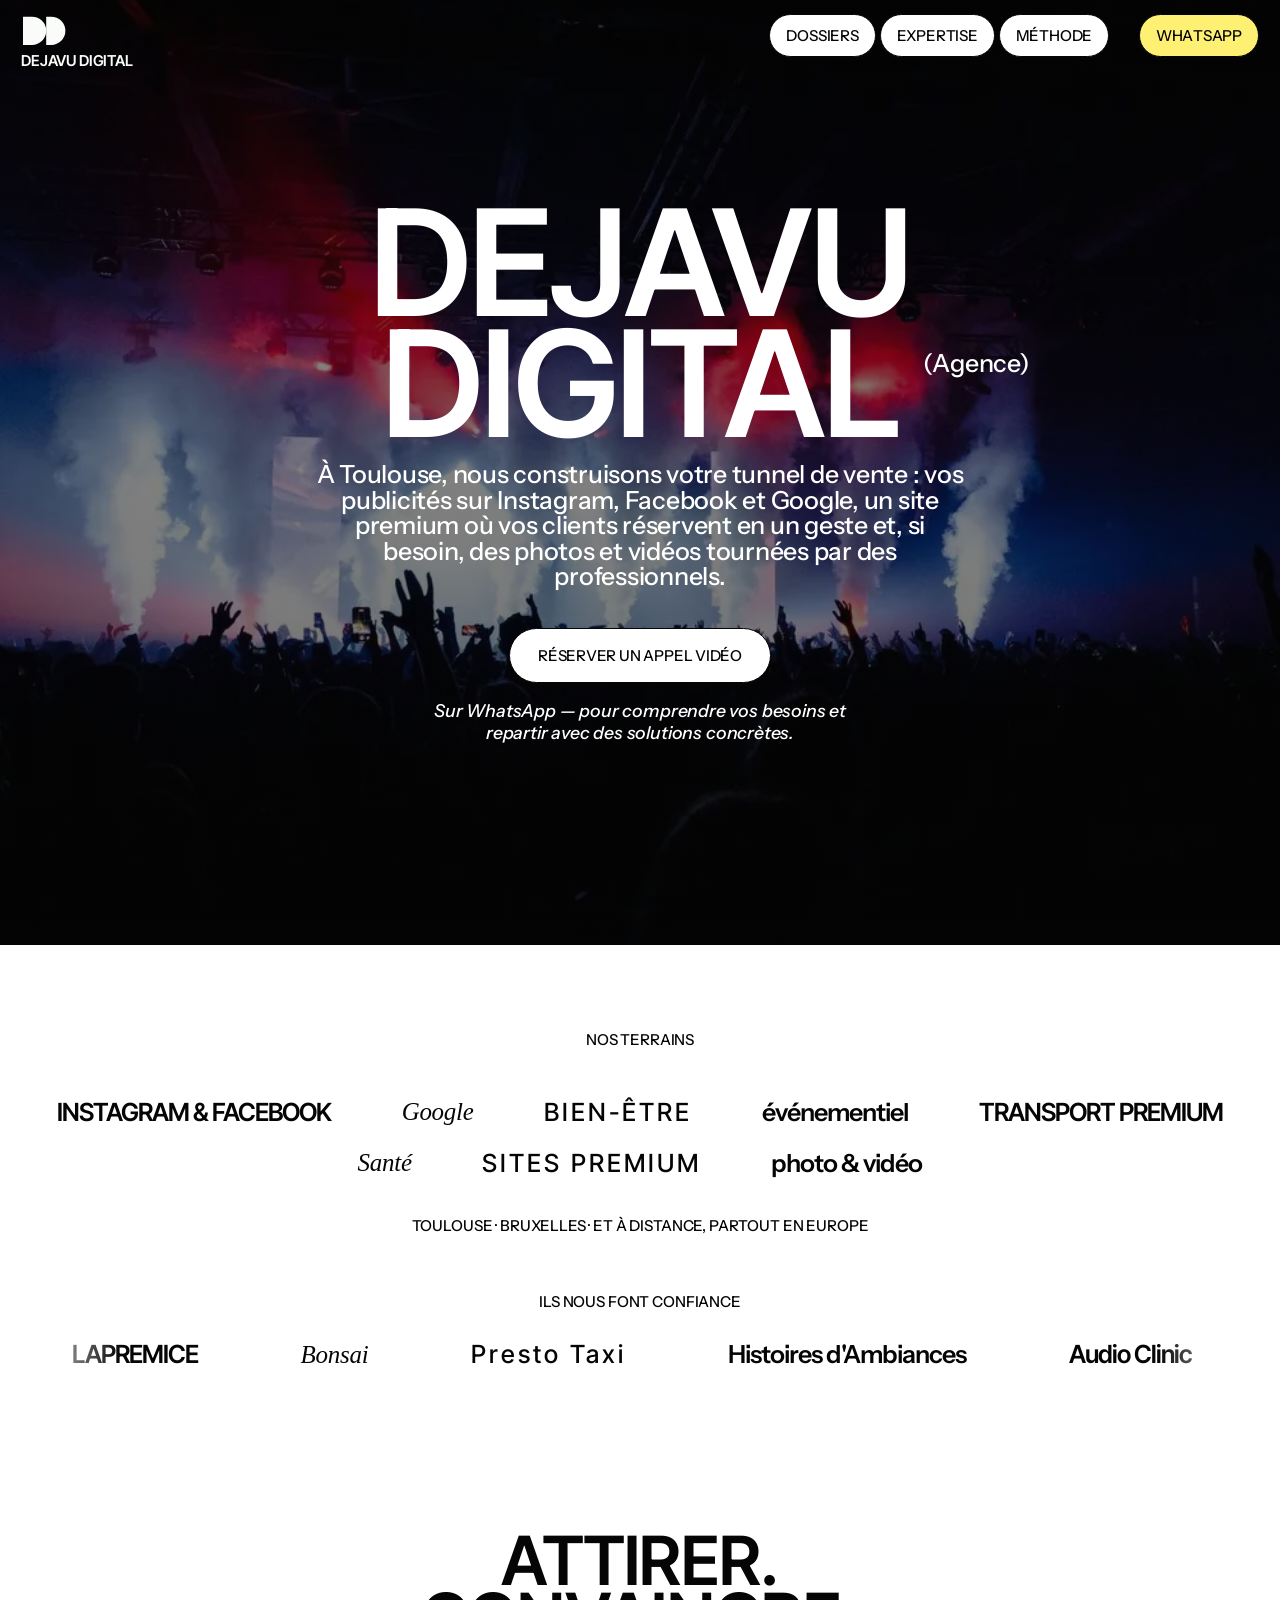
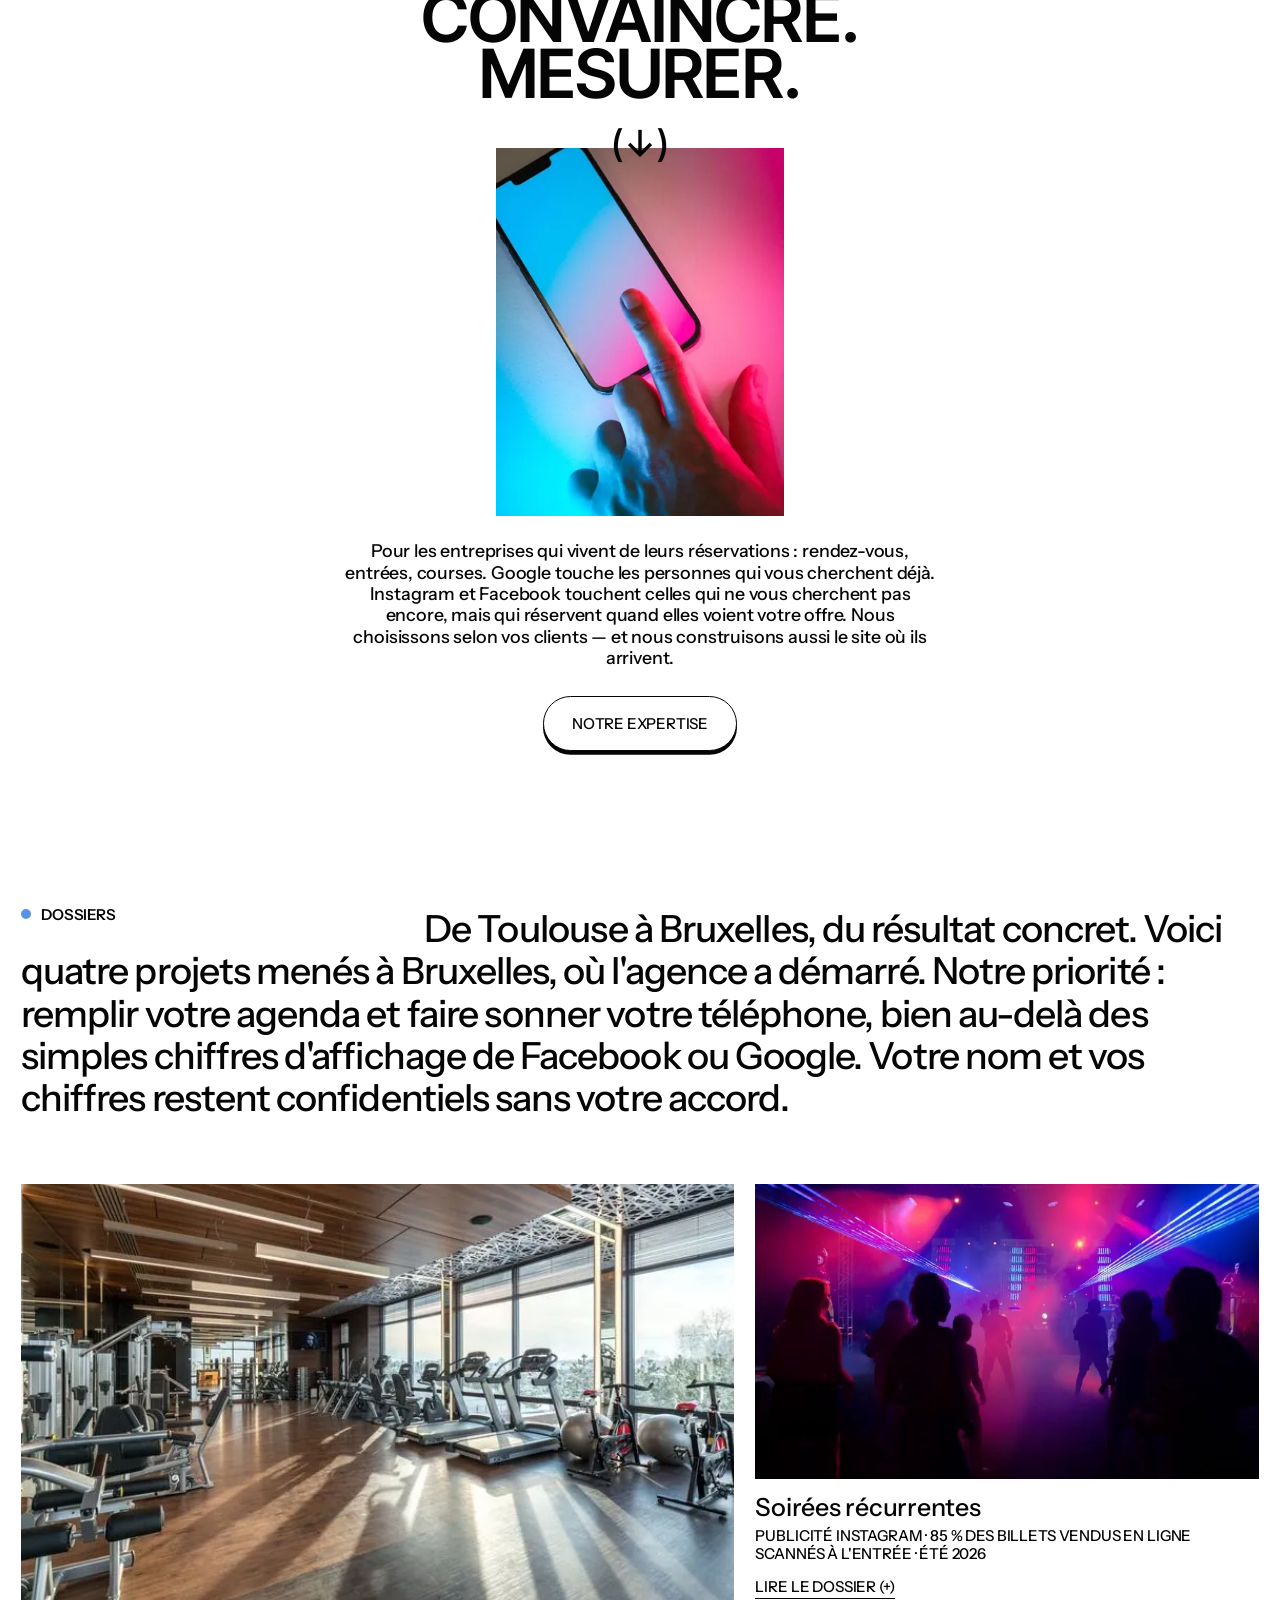
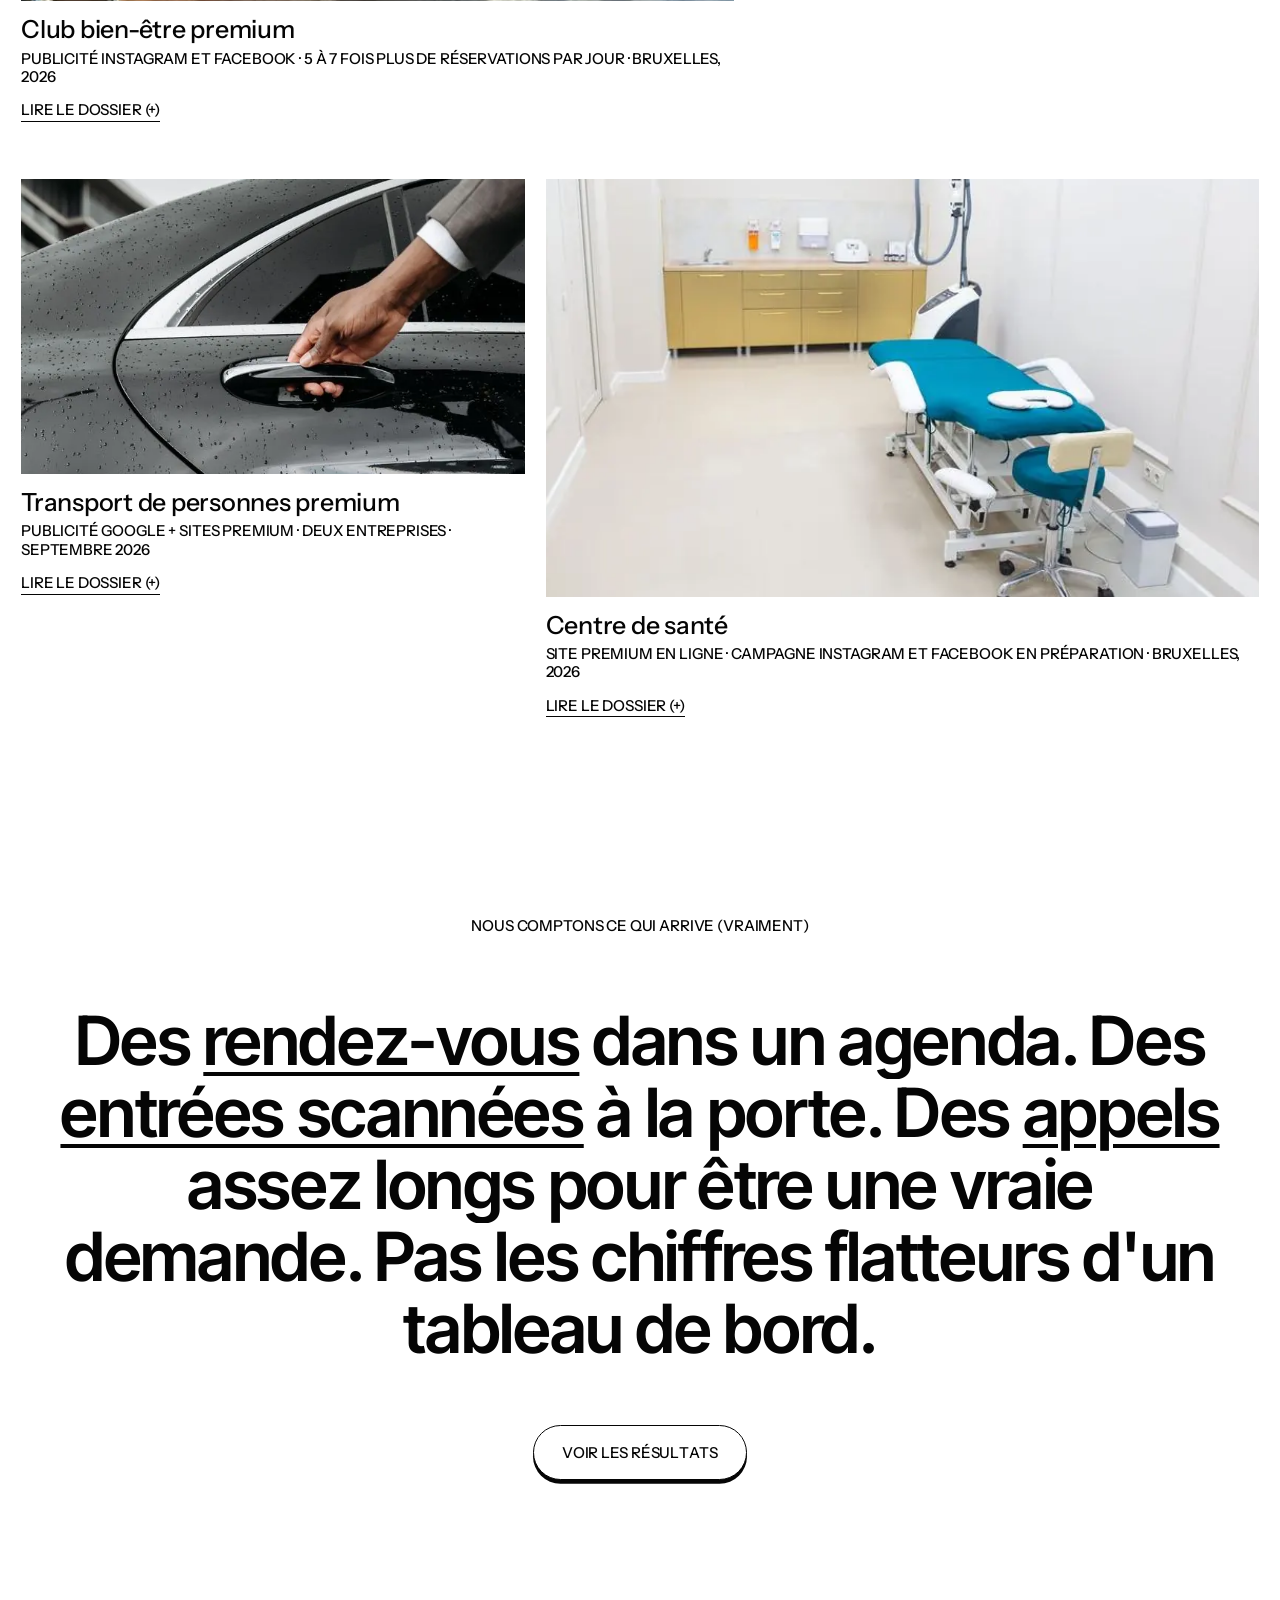
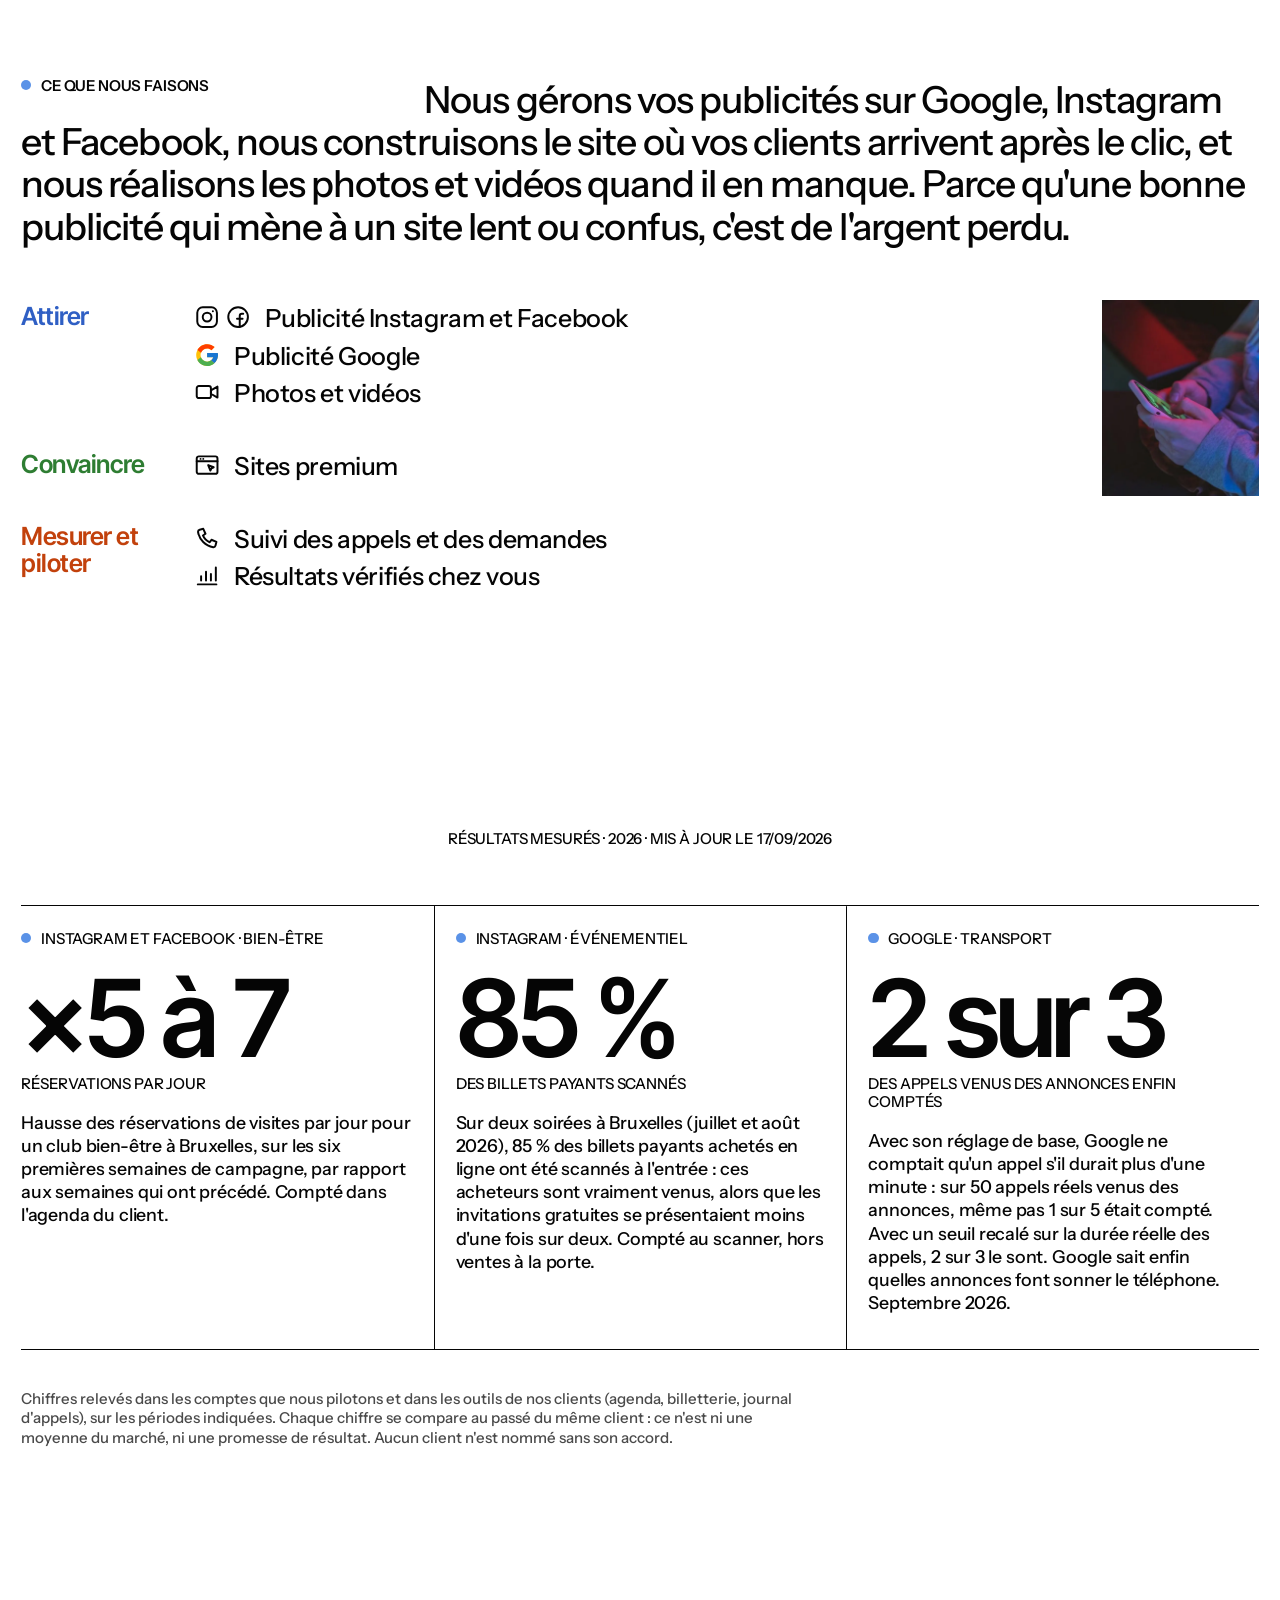
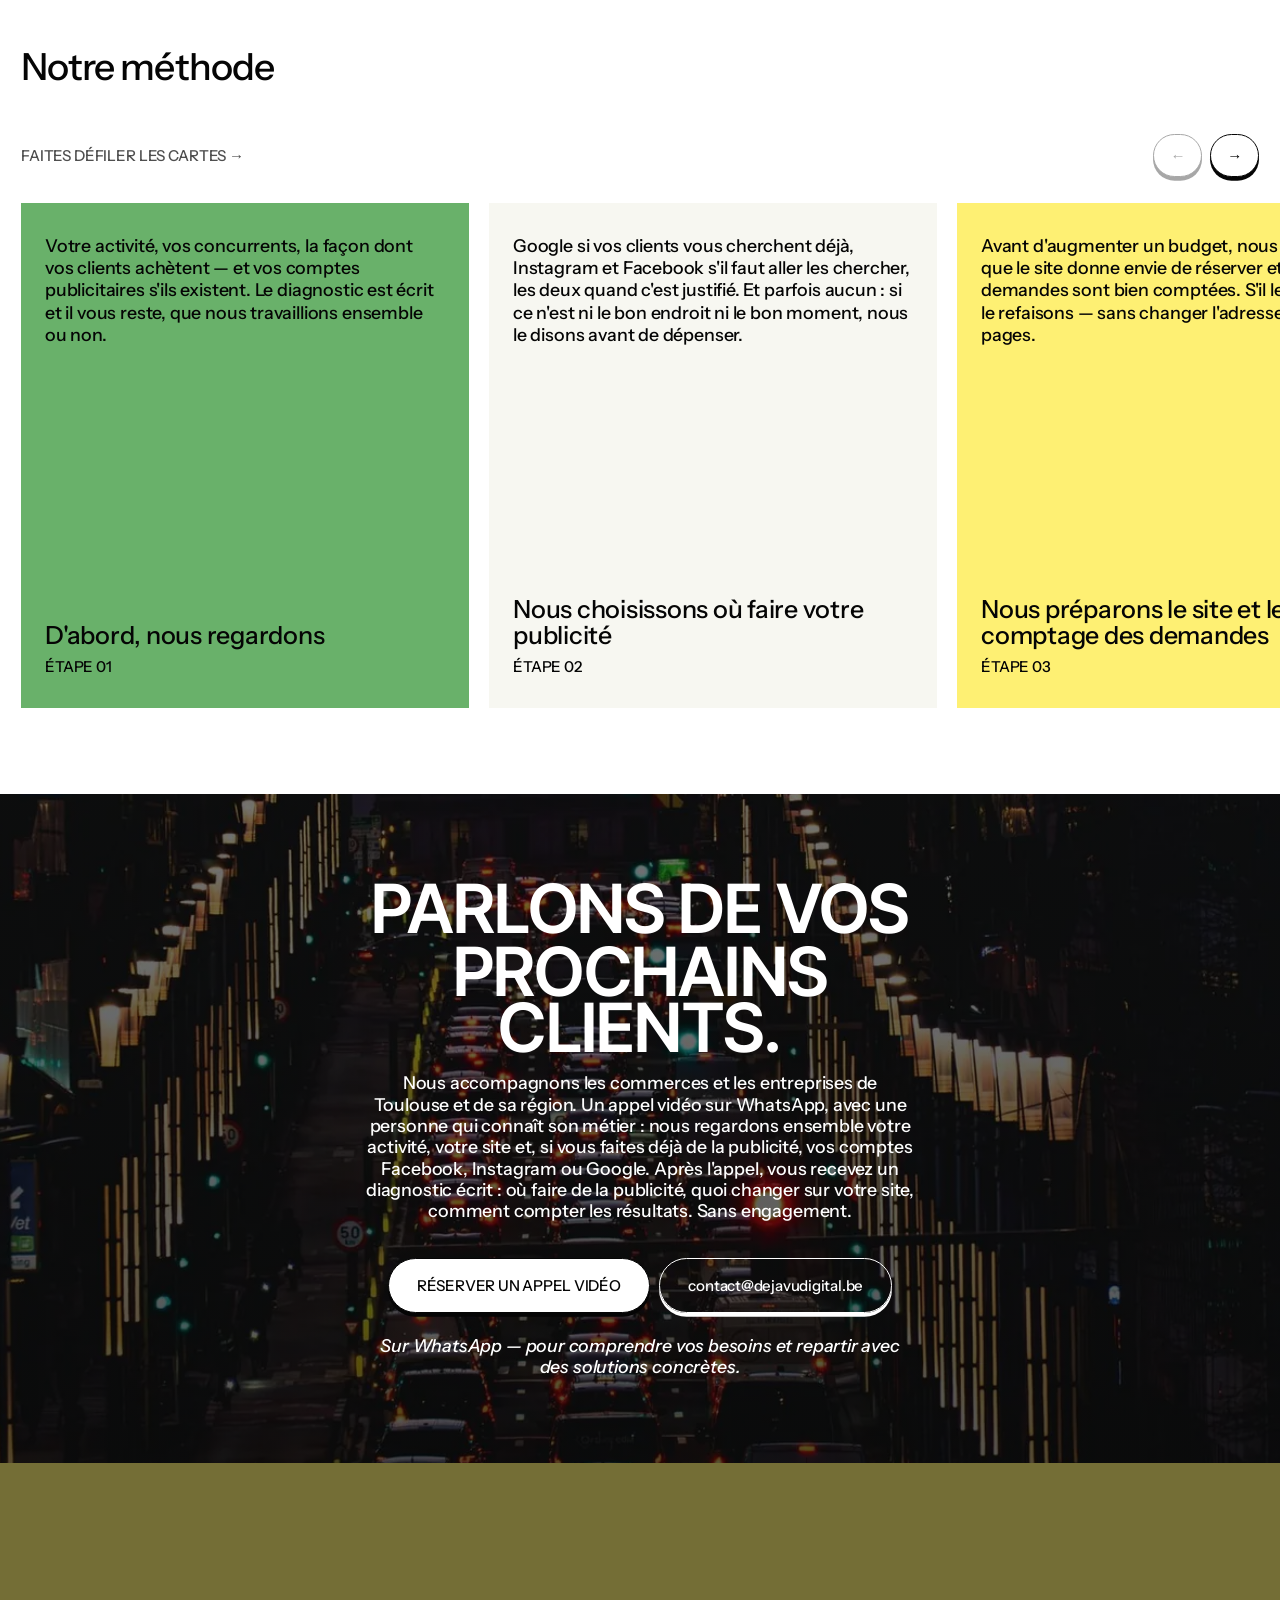
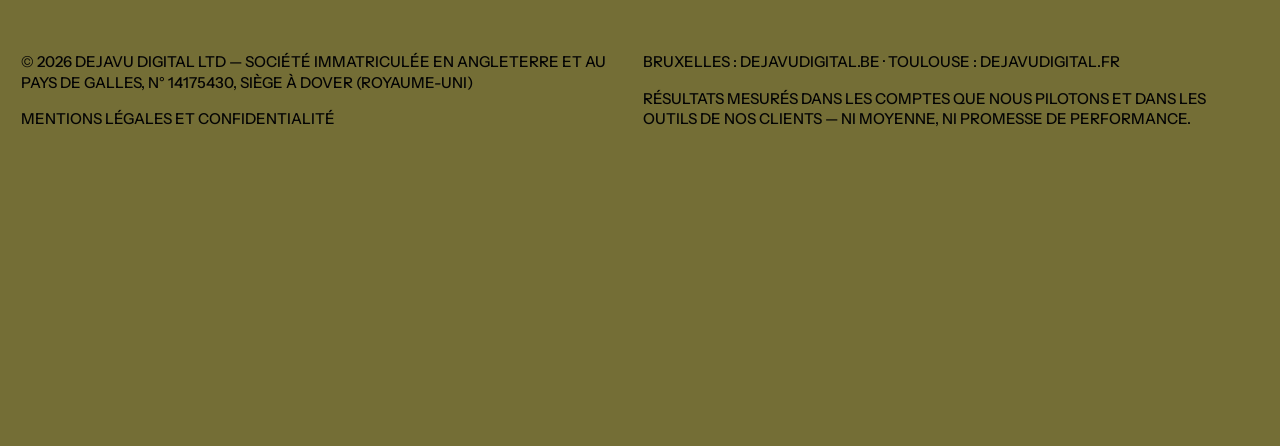
==== commit e0ff90d3: "Site DEJAVU DIGITAL (copie du .be)" ====
--- a/index.html
+++ b/index.html
@@ -174,6 +174,16 @@
   .marks{display:flex;flex-wrap:wrap;justify-content:center;align-items:center;gap:1.6rem clamp(2rem,5.5vw,5rem);margin-top:3.2rem}
   .places{margin-top:2.6rem;opacity:.72}
   .marks span{font-size:var(--fs-s);line-height:1;white-space:nowrap}
+  /* clients qui ont accepté d'être cités (26/10/2026) : bande qui défile seule, en CSS, pause au survol */
+  .refs-t{margin-top:3.6rem}
+  .refs{overflow:hidden;margin-top:1.8rem;-webkit-mask-image:linear-gradient(90deg,transparent,#000 8%,#000 92%,transparent);mask-image:linear-gradient(90deg,transparent,#000 8%,#000 92%,transparent)}
+  .refs-track{display:flex;align-items:center;width:max-content;animation:refs 36s linear infinite}
+  .refs-track>*{font-size:var(--fs-s);line-height:1.2;white-space:nowrap;padding:0 clamp(1.4rem,4vw,3.4rem);color:inherit;text-decoration:none;text-transform:none}
+  .refs .refs-track>*{text-transform:none}   /* les noms gardent leur orthographe exacte, quel que soit le style mk1-mk4 */
+  .refs-track a:hover{text-decoration:underline;text-underline-offset:.2em}
+  .refs:hover .refs-track,.refs:focus-within .refs-track{animation-play-state:paused}
+  @keyframes refs{to{transform:translateX(-50%)}}
+  @media(prefers-reduced-motion:reduce){.refs-track{animation:none;width:auto;flex-wrap:wrap;justify-content:center;row-gap:1rem}.refs-track>[aria-hidden]{display:none}.refs{-webkit-mask-image:none;mask-image:none}}
   .mk1{font-family:var(--disp);font-weight:600;text-transform:uppercase;letter-spacing:-.04em}
   .mk2{font-family:Georgia,"Times New Roman",serif;font-style:italic;font-weight:400;letter-spacing:-.01em}
   .mk3{font-family:var(--disp);font-weight:500;text-transform:uppercase;letter-spacing:.12em}
@@ -398,6 +408,19 @@
       <span class="mk4">photo &amp; vidéo</span>
     </div>
     <p class="lab2 r places" style="--d:200ms">Toulouse · Bruxelles · et à distance, partout en Europe</p>
+    <h2 class="lab2 r refs-t">Ils nous font confiance</h2>
+    <div class="refs r" style="--d:120ms">
+      <div class="refs-track">
+        <a class="mk1" href="https://www.instagram.com/lapremice/" target="_blank" rel="noopener">LAPREMICE</a>
+        <a class="mk2" href="https://bonsai.brussels/" target="_blank" rel="noopener">Bonsai</a>
+        <a class="mk3" href="https://www.prestotaxi.be/" target="_blank" rel="noopener">Presto Taxi</a>
+        <a class="mk4" href="https://www.histoires-dambiances.com/" target="_blank" rel="noopener">Histoires d'Ambiances</a>
+        <a class="mk1" href="https://audioclinic.be/" target="_blank" rel="noopener">Audio Clinic</a>
+        <span class="mk1" aria-hidden="true">LAPREMICE</span><span class="mk2" aria-hidden="true">Bonsai</span><span class="mk3" aria-hidden="true">Presto Taxi</span><span class="mk4" aria-hidden="true">Histoires d'Ambiances</span><span class="mk1" aria-hidden="true">Audio Clinic</span>
+        <span class="mk1" aria-hidden="true">LAPREMICE</span><span class="mk2" aria-hidden="true">Bonsai</span><span class="mk3" aria-hidden="true">Presto Taxi</span><span class="mk4" aria-hidden="true">Histoires d'Ambiances</span><span class="mk1" aria-hidden="true">Audio Clinic</span>
+        <span class="mk1" aria-hidden="true">LAPREMICE</span><span class="mk2" aria-hidden="true">Bonsai</span><span class="mk3" aria-hidden="true">Presto Taxi</span><span class="mk4" aria-hidden="true">Histoires d'Ambiances</span><span class="mk1" aria-hidden="true">Audio Clinic</span>
+      </div>
+    </div>
   </section>
 
   <!-- TROIS MOTS -->
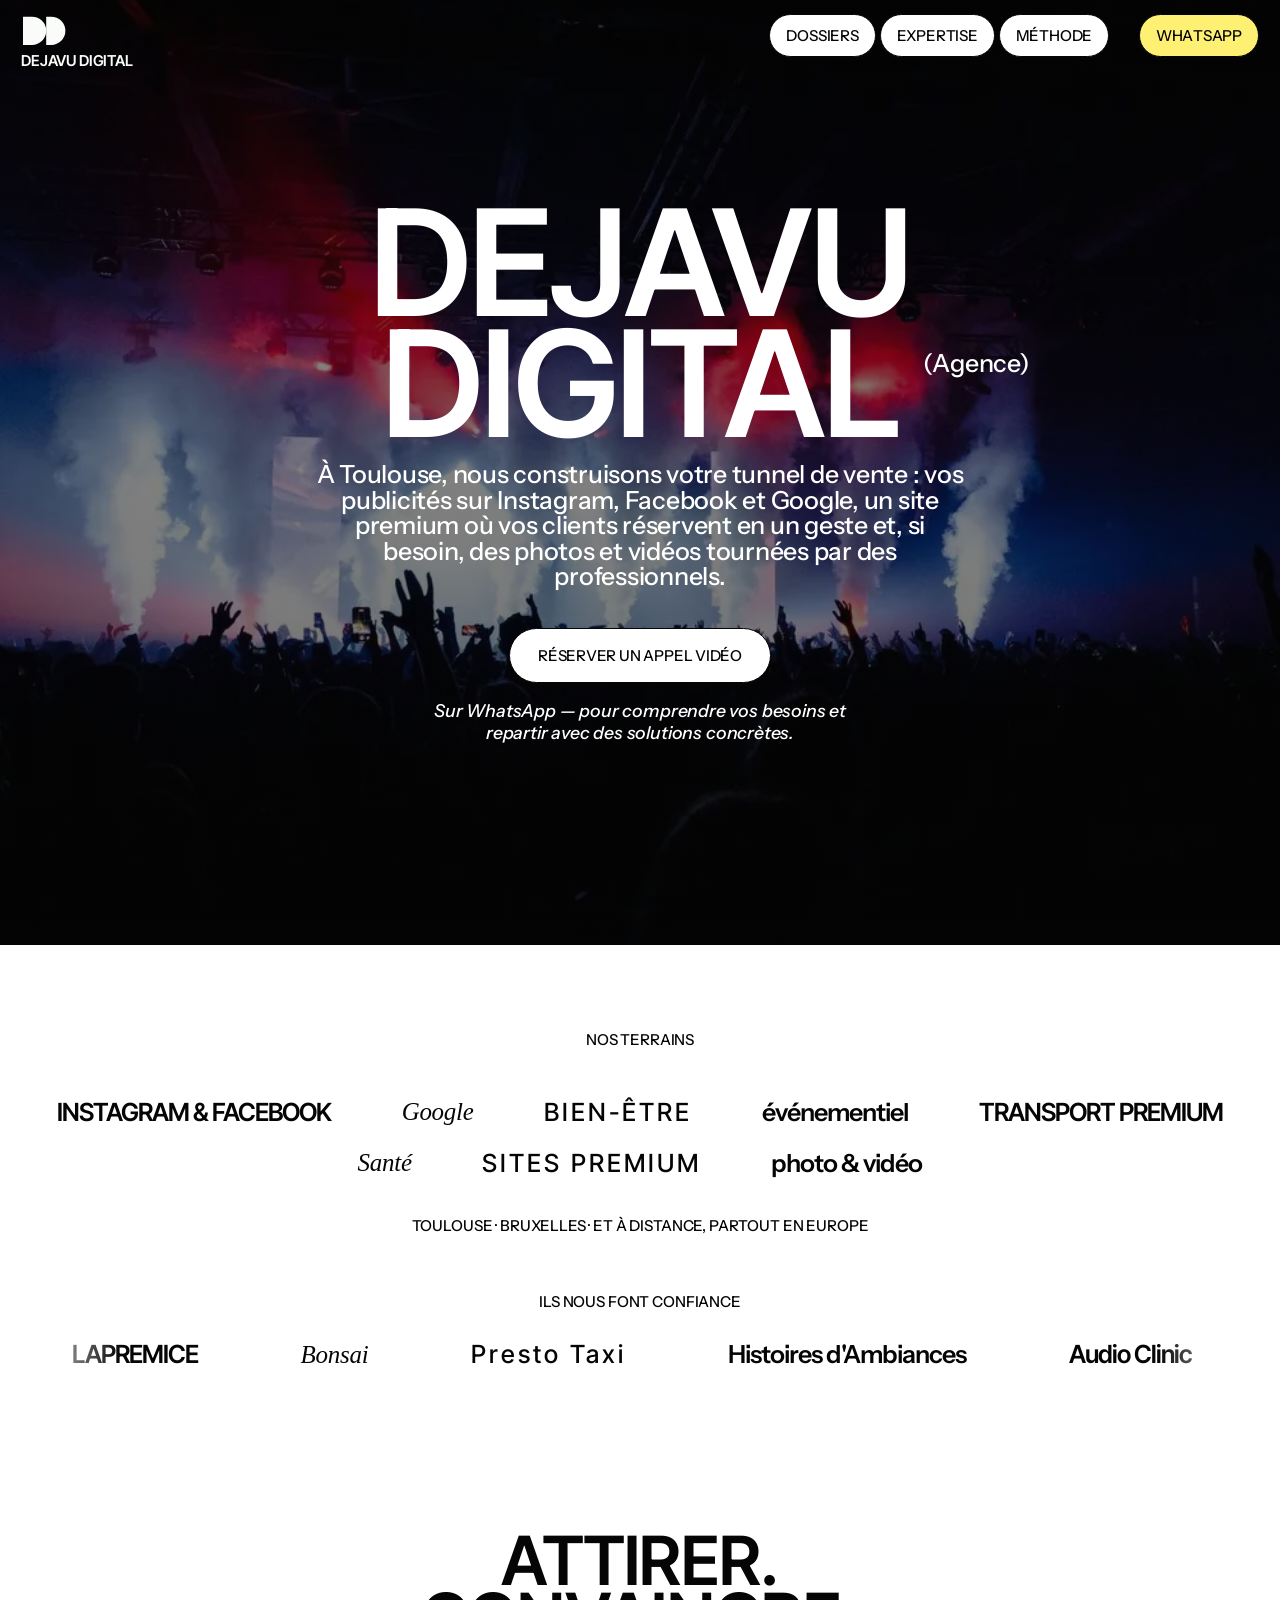
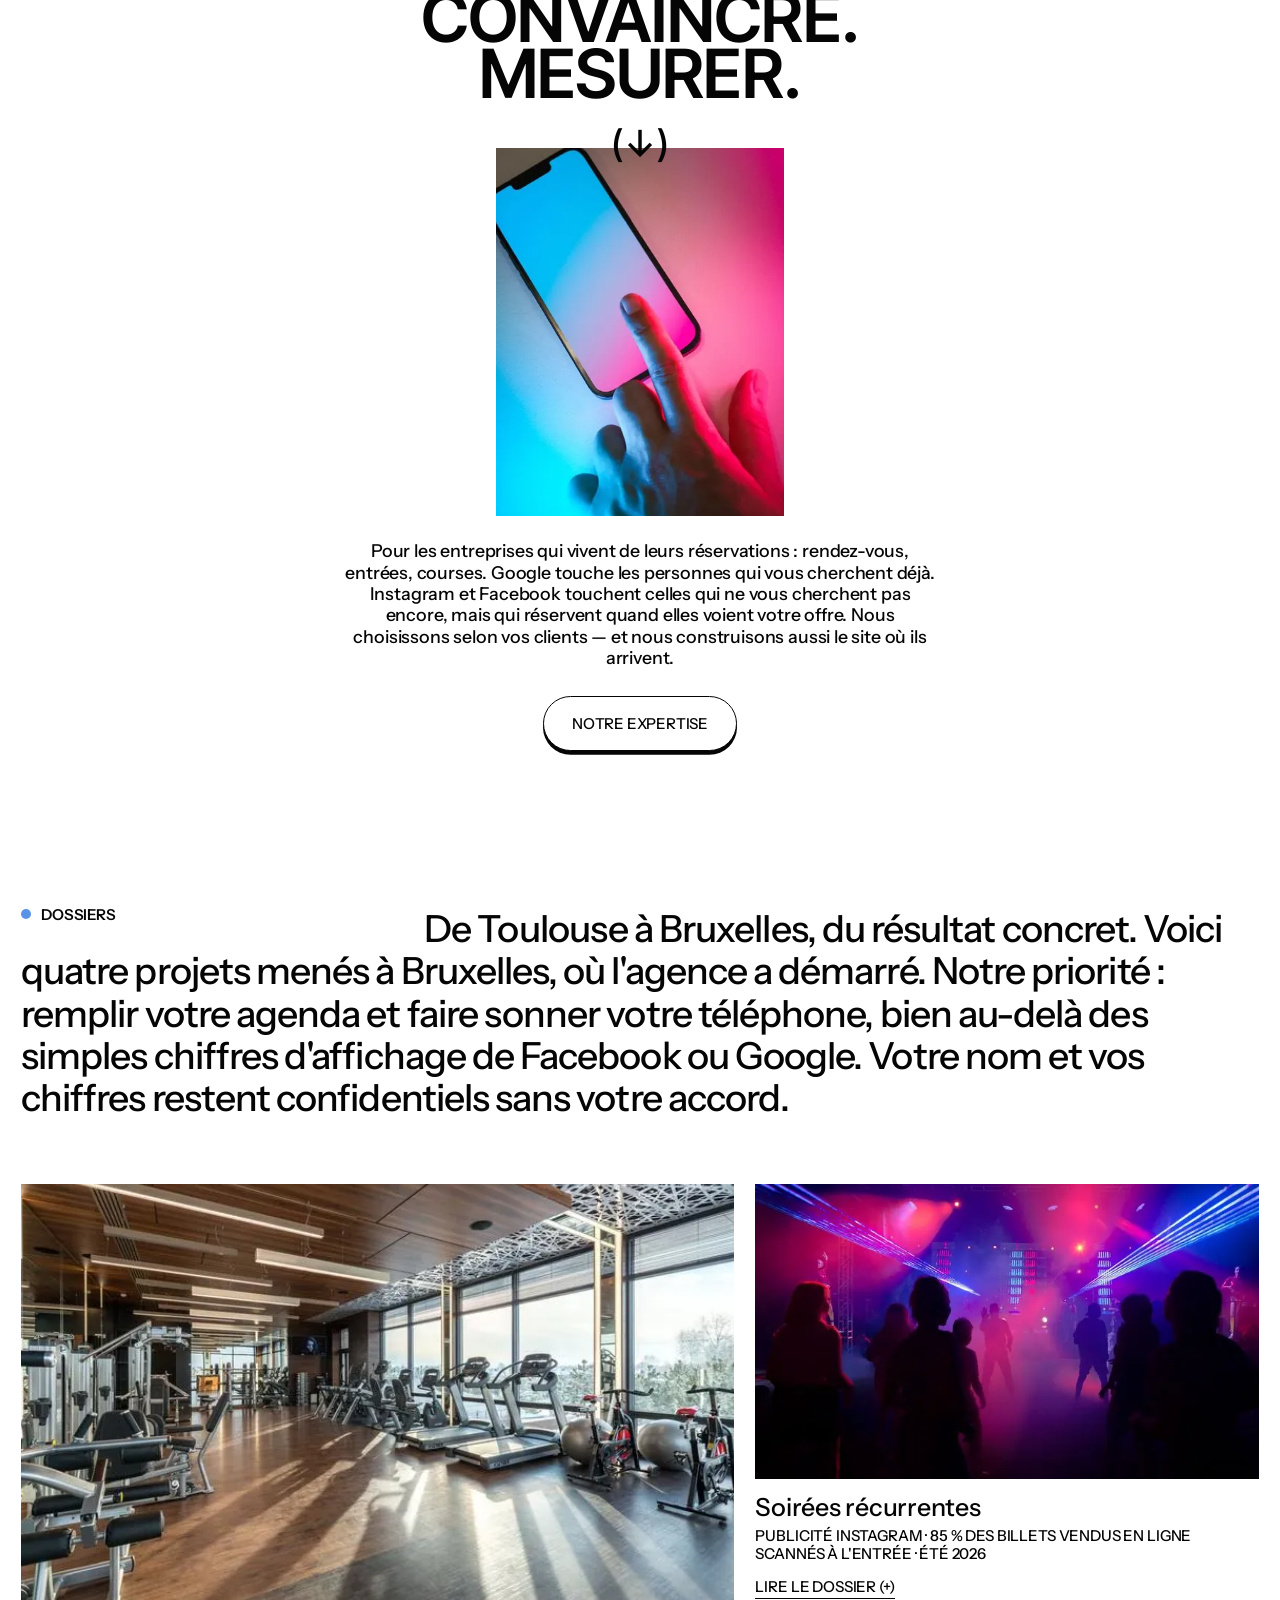
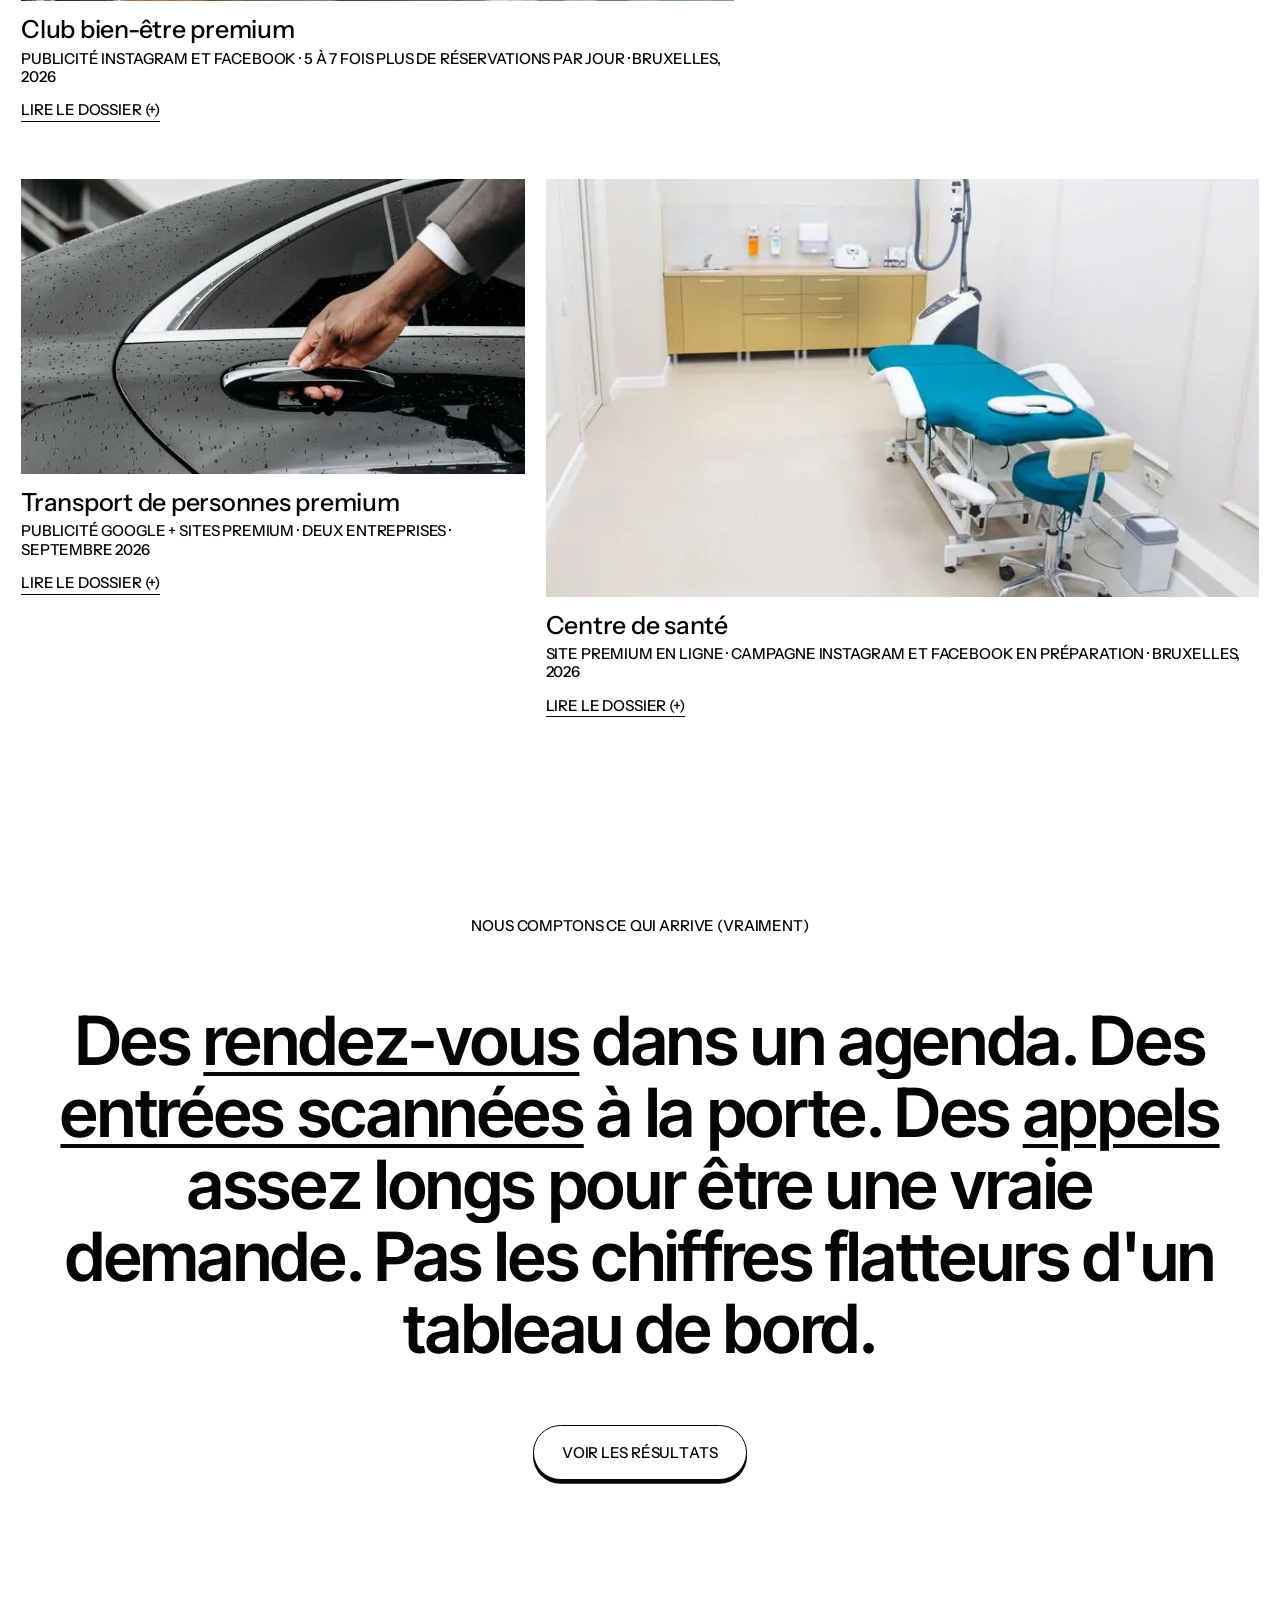
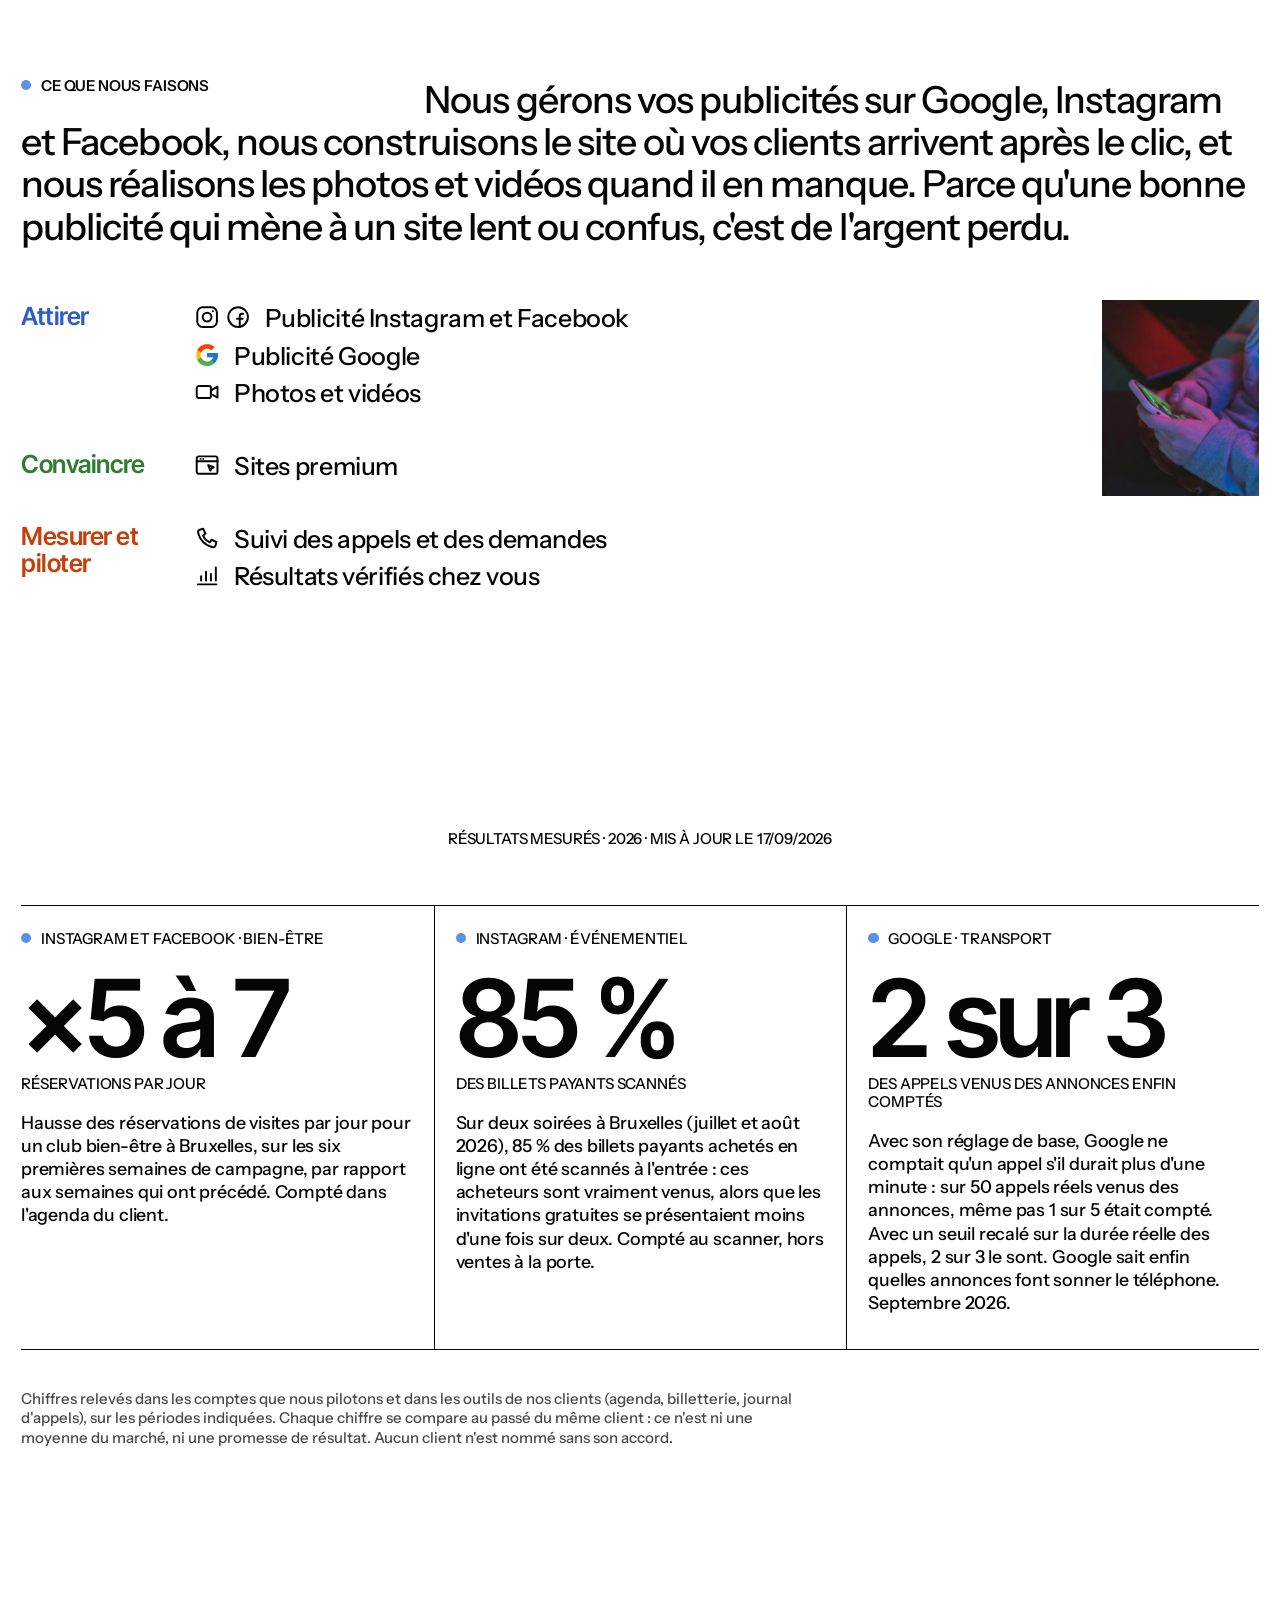
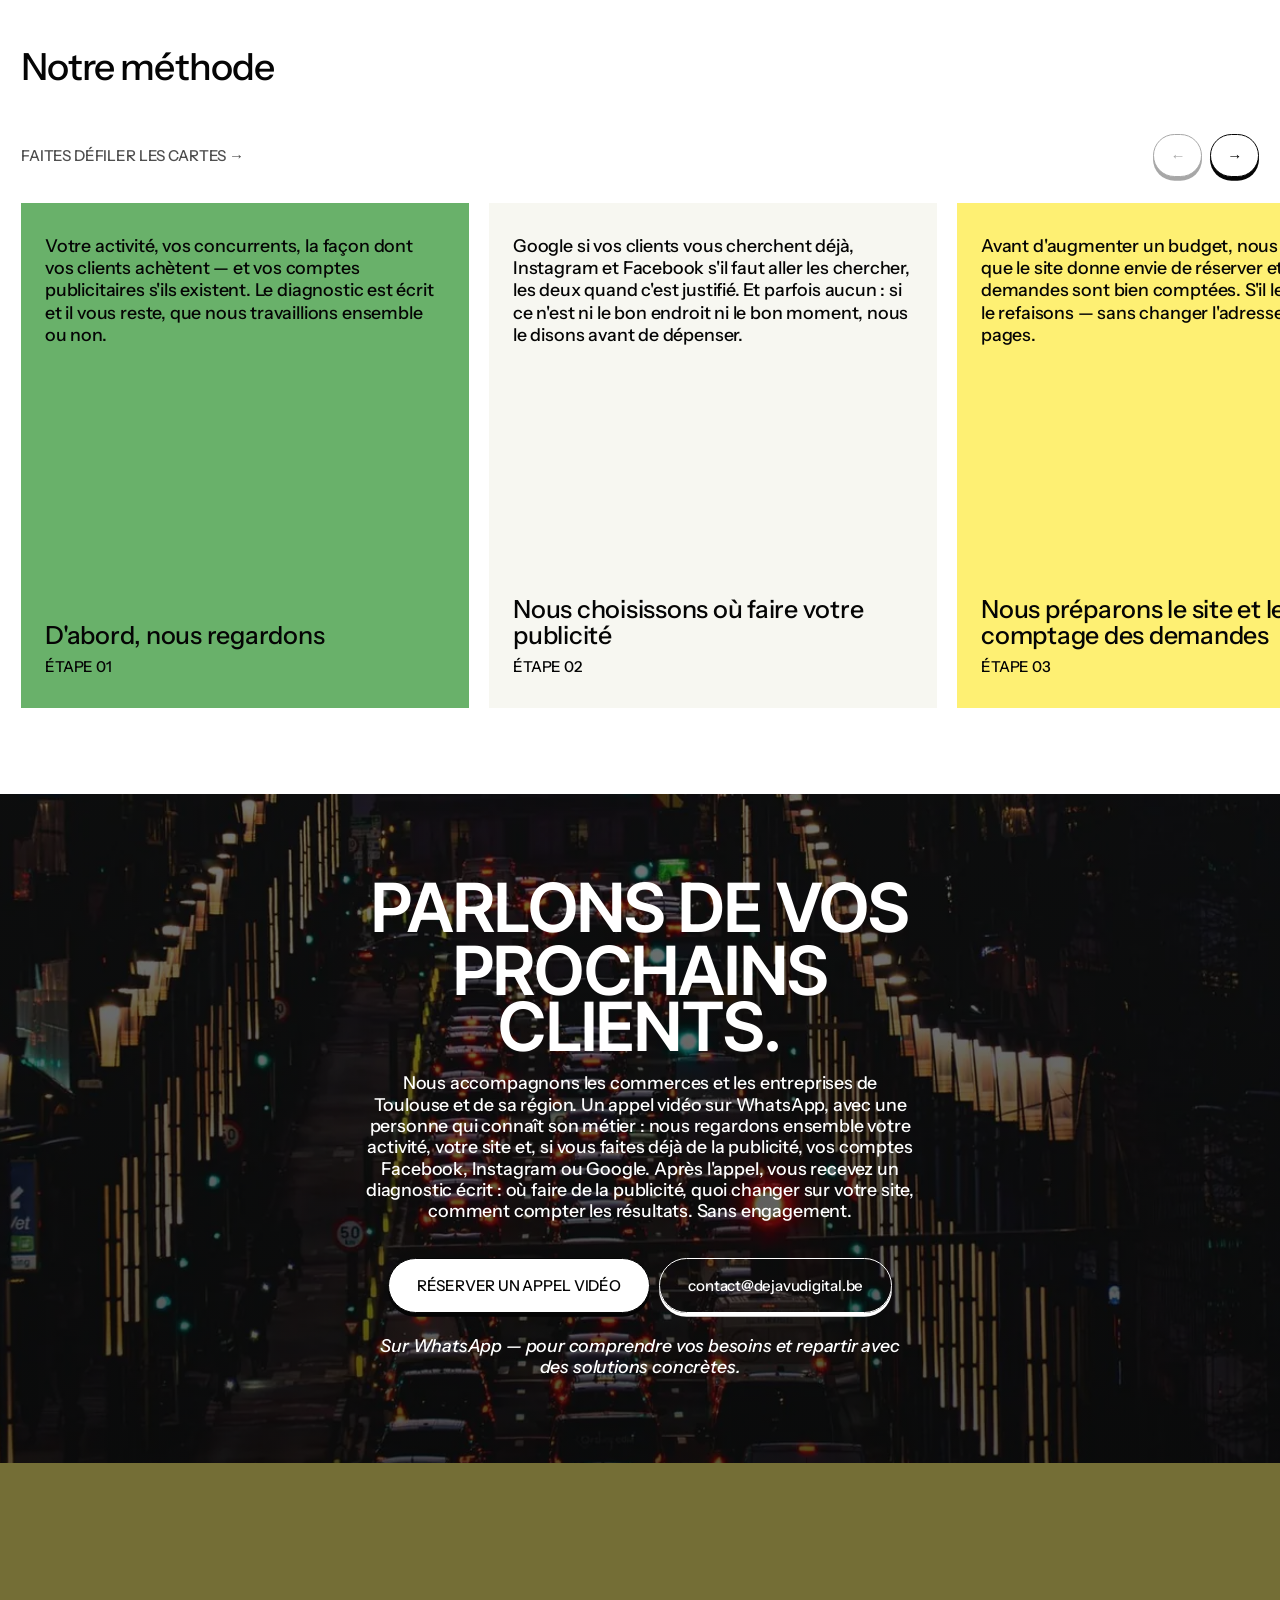
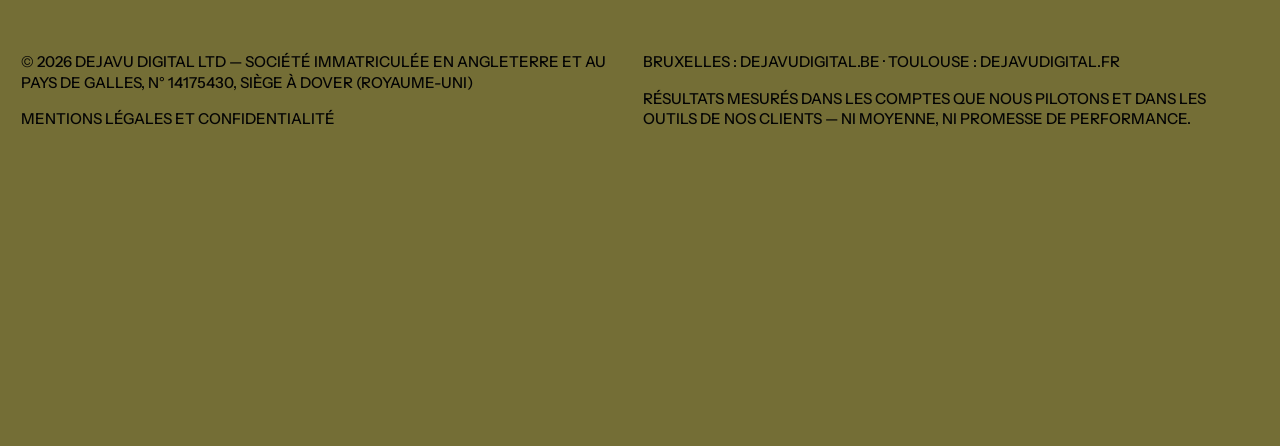
==== commit 9a0074fc: "Site DEJAVU DIGITAL (copie du .be)" ====
--- a/index.html
+++ b/index.html
@@ -180,8 +180,8 @@
   .refs-track{display:flex;align-items:center;width:max-content;animation:refs 36s linear infinite}
   .refs-track>*{font-size:var(--fs-s);line-height:1.2;white-space:nowrap;padding:0 clamp(1.4rem,4vw,3.4rem);color:inherit;text-decoration:none;text-transform:none}
   .refs .refs-track>*{text-transform:none}   /* les noms gardent leur orthographe exacte, quel que soit le style mk1-mk4 */
-  .refs-track a:hover{text-decoration:underline;text-underline-offset:.2em}
-  .refs:hover .refs-track,.refs:focus-within .refs-track{animation-play-state:paused}
+  @media(hover:hover){.refs-track a:hover{text-decoration:underline;text-underline-offset:.2em}.refs:hover .refs-track{animation-play-state:paused}}   /* au toucher, le survol et le focus restent collés après un tap : la bande se figeait */
+  .refs:has(a:focus-visible) .refs-track{animation-play-state:paused}
   @keyframes refs{to{transform:translateX(-50%)}}
   @media(prefers-reduced-motion:reduce){.refs-track{animation:none;width:auto;flex-wrap:wrap;justify-content:center;row-gap:1rem}.refs-track>[aria-hidden]{display:none}.refs{-webkit-mask-image:none;mask-image:none}}
   .mk1{font-family:var(--disp);font-weight:600;text-transform:uppercase;letter-spacing:-.04em}
@@ -362,7 +362,7 @@
     <a style="--k:1" class="btn sm d-only" href="#dossiers"><span class="roll"><span>Dossiers</span></span></a>
     <a style="--k:2" class="btn sm d-only" href="#expertise"><span class="roll"><span>Expertise</span></span></a>
     <a style="--k:3" class="btn sm d-only" href="#methode"><span class="roll"><span>Méthode</span></span></a>
-    <a style="--k:4" class="btn sm y" href="https://wa.me/33623774323?text=Bonjour%2C%20je%20souhaite%20r%C3%A9server%20un%20appel%20vid%C3%A9o%20avec%20DEJAVU%20DIGITAL.%0AMon%20activit%C3%A9%20%3A%20%0AMes%20disponibilit%C3%A9s%20%3A%20" target="_blank" rel="noopener"><span class="roll"><span>WhatsApp</span></span></a>
+    <a style="--k:4" class="btn sm y" href="https://wa.me/33623527968?text=Bonjour%2C%20je%20souhaite%20r%C3%A9server%20un%20appel%20vid%C3%A9o%20avec%20DEJAVU%20DIGITAL.%0AMon%20activit%C3%A9%20%3A%20%0AMes%20disponibilit%C3%A9s%20%3A%20" target="_blank" rel="noopener"><span class="roll"><span>WhatsApp</span></span></a>
     <a style="--k:5" class="btn sm m-only" href="#menu"><span class="roll"><span>Menu</span></span></a>
   </nav>
 </header>
@@ -375,7 +375,7 @@
   <a class="big" href="#expertise">Expertise</a>
   <a class="big" href="#methode">Méthode</a>
   <a class="big" href="#contact">Contact</a>
-  <a class="mail" href="https://wa.me/33623774323?text=Bonjour%2C%20je%20souhaite%20r%C3%A9server%20un%20appel%20vid%C3%A9o%20avec%20DEJAVU%20DIGITAL.%0AMon%20activit%C3%A9%20%3A%20%0AMes%20disponibilit%C3%A9s%20%3A%20" target="_blank" rel="noopener">WhatsApp — réserver un appel vidéo</a>
+  <a class="mail" href="https://wa.me/33623527968?text=Bonjour%2C%20je%20souhaite%20r%C3%A9server%20un%20appel%20vid%C3%A9o%20avec%20DEJAVU%20DIGITAL.%0AMon%20activit%C3%A9%20%3A%20%0AMes%20disponibilit%C3%A9s%20%3A%20" target="_blank" rel="noopener">WhatsApp — réserver un appel vidéo</a>
   <a class="mail m2" href="mailto:contact@dejavudigital.be?subject=R%C3%A9server%20un%20appel%20vid%C3%A9o&amp;body=Bonjour%2C%0A%0AJe%20souhaite%20r%C3%A9server%20un%20appel%20vid%C3%A9o.%0A%0AMon%20activit%C3%A9%20%3A%20%0AMes%20disponibilit%C3%A9s%20%3A%20%0AMon%20num%C3%A9ro%20%3A%20%0A">contact@dejavudigital.be</a>
 </div>
 
@@ -389,7 +389,7 @@
     <div class="hero-in">
       <h1 class="d1"><span class="l"><span>Dejavu</span></span> <span class="l"><span>Digital</span></span> <span class="l l3"><span>Agence</span></span> <span class="ag sub">(Agence)</span></h1>
       <p class="sub">À Toulouse, nous construisons votre tunnel de vente : vos publicités sur Instagram, Facebook et Google, un site premium où vos clients réservent en un geste et, si besoin, des photos et vidéos tournées par des professionnels.</p>
-      <a class="btn" href="https://wa.me/33623774323?text=Bonjour%2C%20je%20souhaite%20r%C3%A9server%20un%20appel%20vid%C3%A9o%20avec%20DEJAVU%20DIGITAL.%0AMon%20activit%C3%A9%20%3A%20%0AMes%20disponibilit%C3%A9s%20%3A%20" target="_blank" rel="noopener"><span class="roll"><span>Réserver un appel vidéo</span></span></a>
+      <a class="btn" href="https://wa.me/33623527968?text=Bonjour%2C%20je%20souhaite%20r%C3%A9server%20un%20appel%20vid%C3%A9o%20avec%20DEJAVU%20DIGITAL.%0AMon%20activit%C3%A9%20%3A%20%0AMes%20disponibilit%C3%A9s%20%3A%20" target="_blank" rel="noopener"><span class="roll"><span>Réserver un appel vidéo</span></span></a>
       <p class="cta-note"><em>Sur WhatsApp — pour comprendre vos besoins et repartir avec des solutions concrètes.</em></p>
     </div>
   </section>
@@ -595,7 +595,7 @@
       <h2 class="d2" data-reveal>Parlons de vos prochains clients.</h2>
       <p class="r">Nous accompagnons les commerces et les entreprises de Toulouse et de sa région. Un appel vidéo sur WhatsApp, avec une personne qui connaît son métier : nous regardons ensemble votre activité, votre site et, si vous faites déjà de la publicité, vos comptes Facebook, Instagram ou Google. Après l'appel, vous recevez un diagnostic écrit : où faire de la publicité, quoi changer sur votre site, comment compter les résultats. Sans engagement.</p>
       <div class="row">
-        <a class="btn" href="https://wa.me/33623774323?text=Bonjour%2C%20je%20souhaite%20r%C3%A9server%20un%20appel%20vid%C3%A9o%20avec%20DEJAVU%20DIGITAL.%0AMon%20activit%C3%A9%20%3A%20%0AMes%20disponibilit%C3%A9s%20%3A%20" target="_blank" rel="noopener"><span class="roll"><span>Réserver un appel vidéo</span></span></a>
+        <a class="btn" href="https://wa.me/33623527968?text=Bonjour%2C%20je%20souhaite%20r%C3%A9server%20un%20appel%20vid%C3%A9o%20avec%20DEJAVU%20DIGITAL.%0AMon%20activit%C3%A9%20%3A%20%0AMes%20disponibilit%C3%A9s%20%3A%20" target="_blank" rel="noopener"><span class="roll"><span>Réserver un appel vidéo</span></span></a>
         <a class="btn ghost" href="mailto:contact@dejavudigital.be?subject=R%C3%A9server%20un%20appel%20vid%C3%A9o&amp;body=Bonjour%2C%0A%0AJe%20souhaite%20r%C3%A9server%20un%20appel%20vid%C3%A9o.%0A%0AMon%20activit%C3%A9%20%3A%20%0AMes%20disponibilit%C3%A9s%20%3A%20%0AMon%20num%C3%A9ro%20%3A%20%0A" style="text-transform:none"><span class="roll"><span>contact@dejavudigital.be</span></span></a>
       </div>
       <p class="cta-note"><em>Sur WhatsApp — pour comprendre vos besoins et repartir avec des solutions concrètes.</em></p>
@@ -617,7 +617,7 @@
     <div class="co">
       <span>Publicité Instagram, Facebook &amp; Google Ads</span>
       <span>Sites premium · Photo &amp; vidéo</span>
-      <a class="m" href="https://wa.me/33623774323?text=Bonjour%2C%20je%20souhaite%20r%C3%A9server%20un%20appel%20vid%C3%A9o%20avec%20DEJAVU%20DIGITAL.%0AMon%20activit%C3%A9%20%3A%20%0AMes%20disponibilit%C3%A9s%20%3A%20" target="_blank" rel="noopener">WhatsApp</a>
+      <a class="m" href="https://wa.me/33623527968?text=Bonjour%2C%20je%20souhaite%20r%C3%A9server%20un%20appel%20vid%C3%A9o%20avec%20DEJAVU%20DIGITAL.%0AMon%20activit%C3%A9%20%3A%20%0AMes%20disponibilit%C3%A9s%20%3A%20" target="_blank" rel="noopener">WhatsApp</a>
       <a class="m" href="mailto:contact@dejavudigital.be?subject=R%C3%A9server%20un%20appel%20vid%C3%A9o&amp;body=Bonjour%2C%0A%0AJe%20souhaite%20r%C3%A9server%20un%20appel%20vid%C3%A9o.%0A%0AMon%20activit%C3%A9%20%3A%20%0AMes%20disponibilit%C3%A9s%20%3A%20%0AMon%20num%C3%A9ro%20%3A%20%0A">contact@dejavudigital.be</a>
     </div>
   </div>
